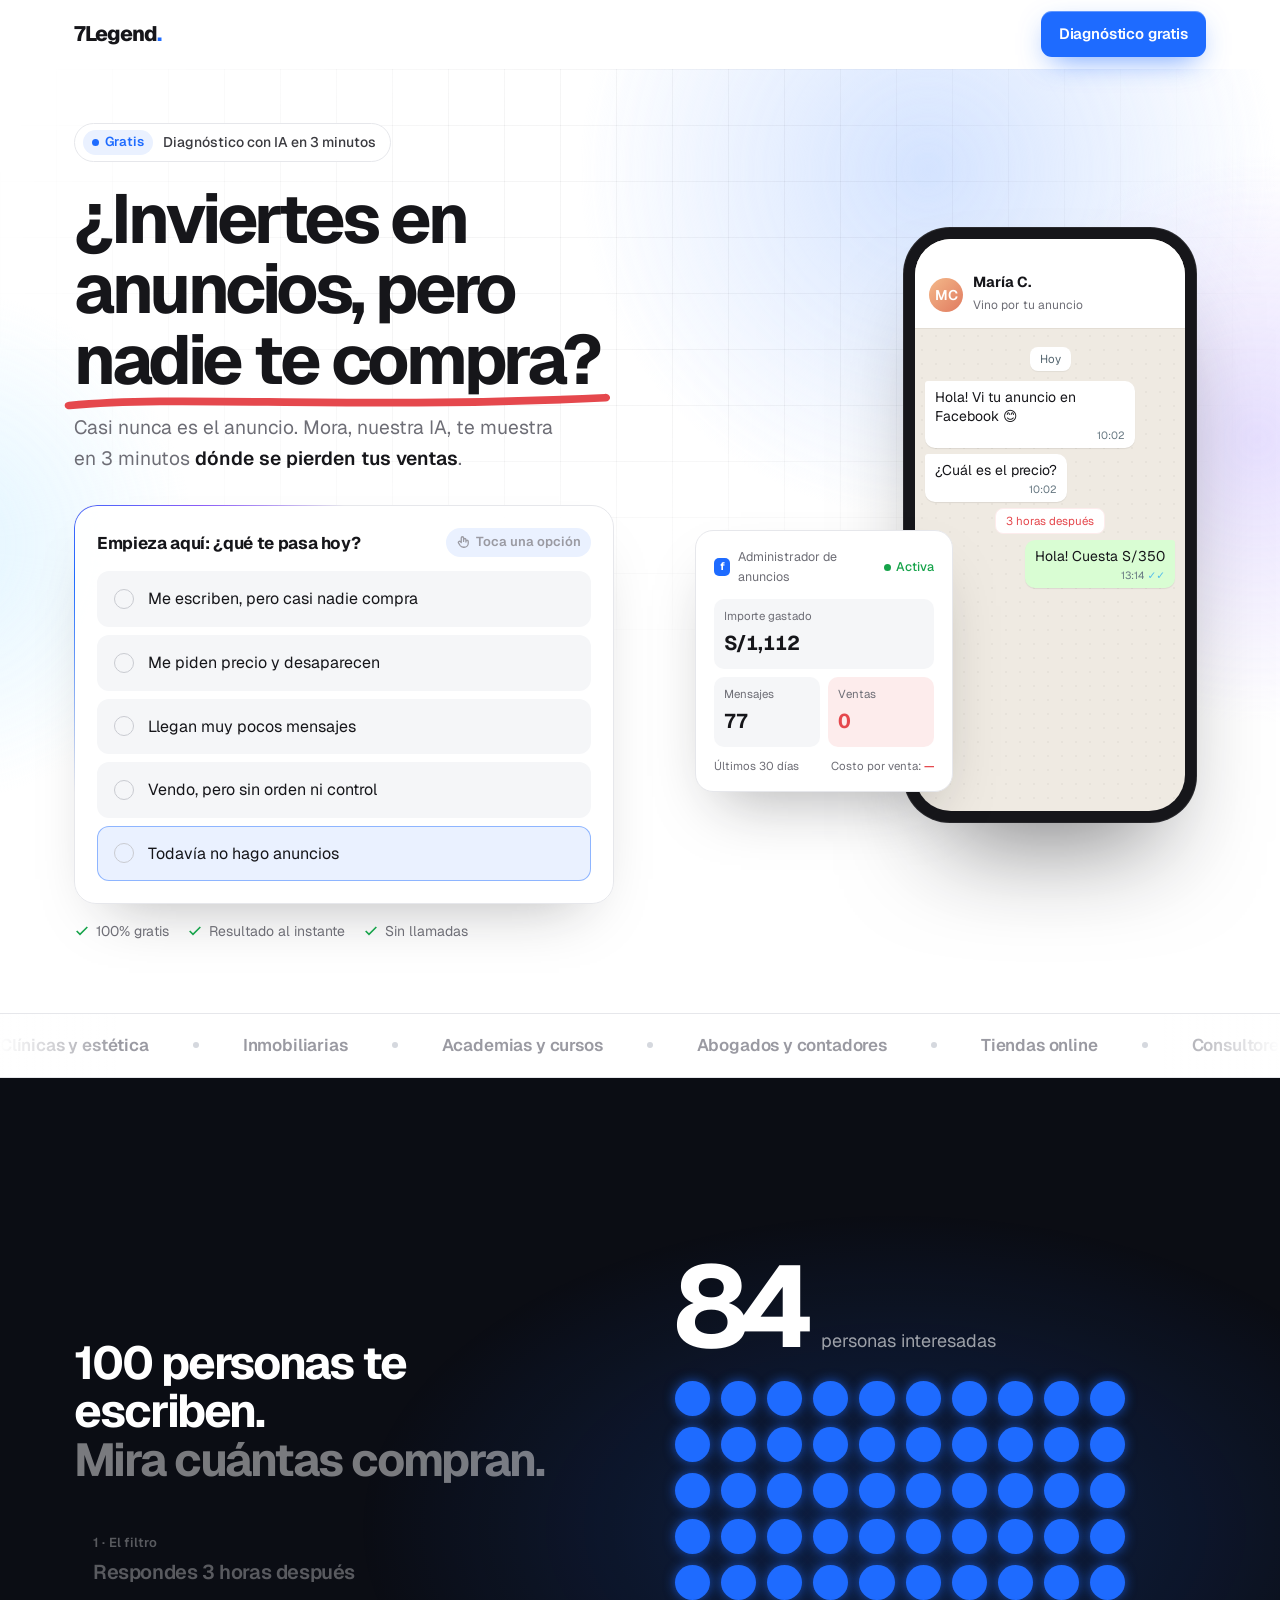
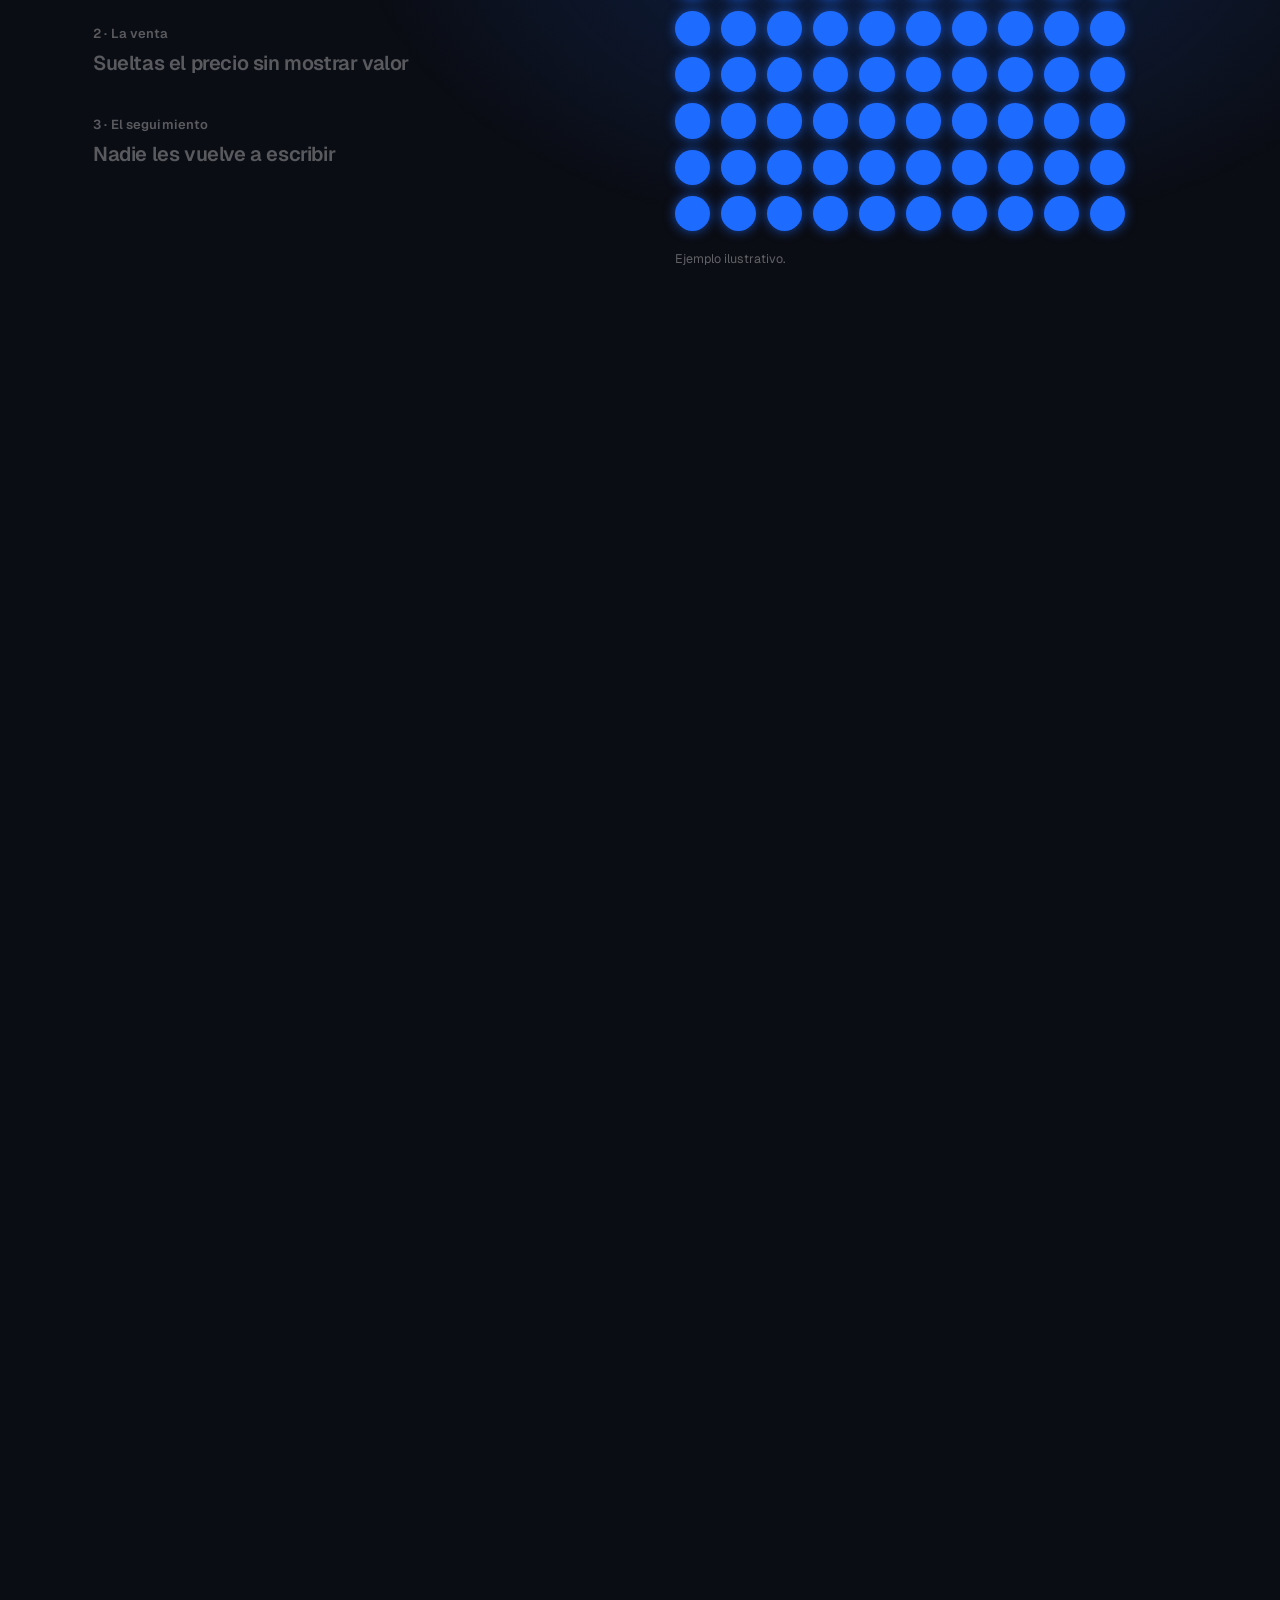
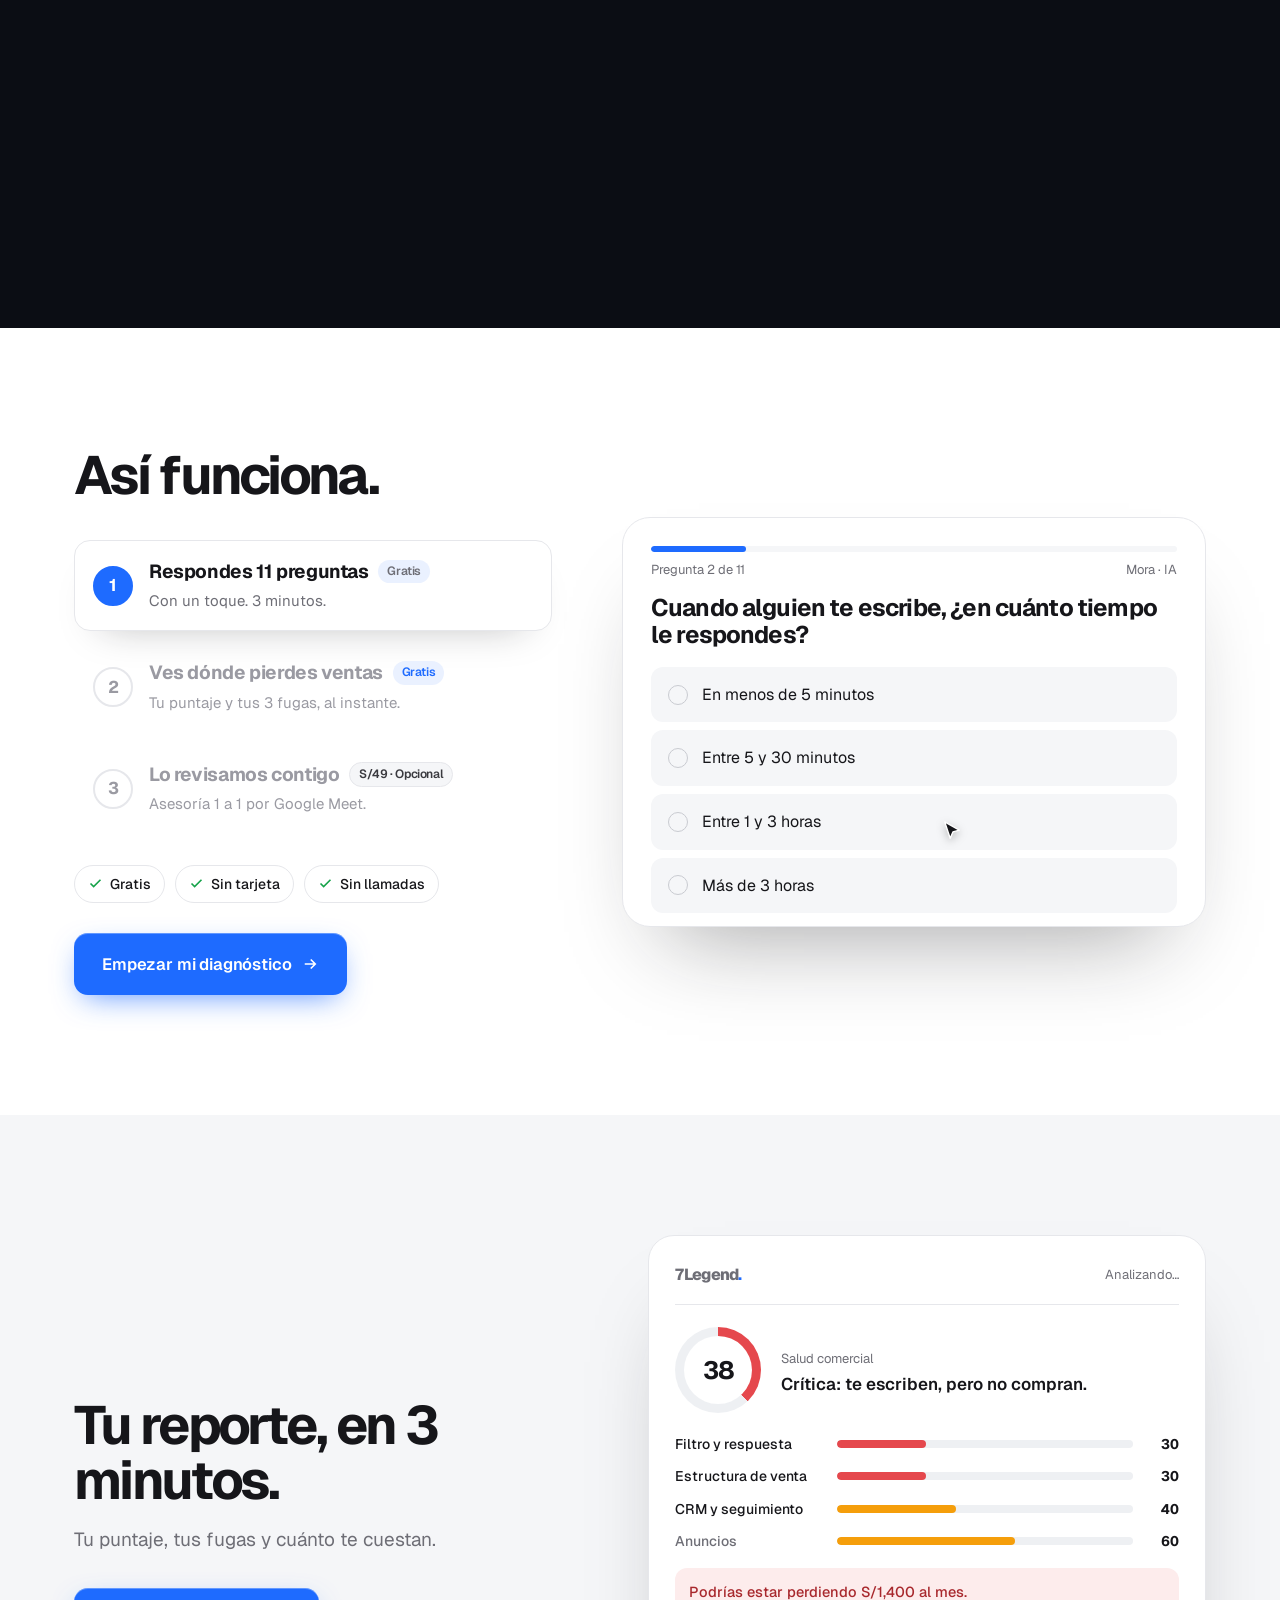
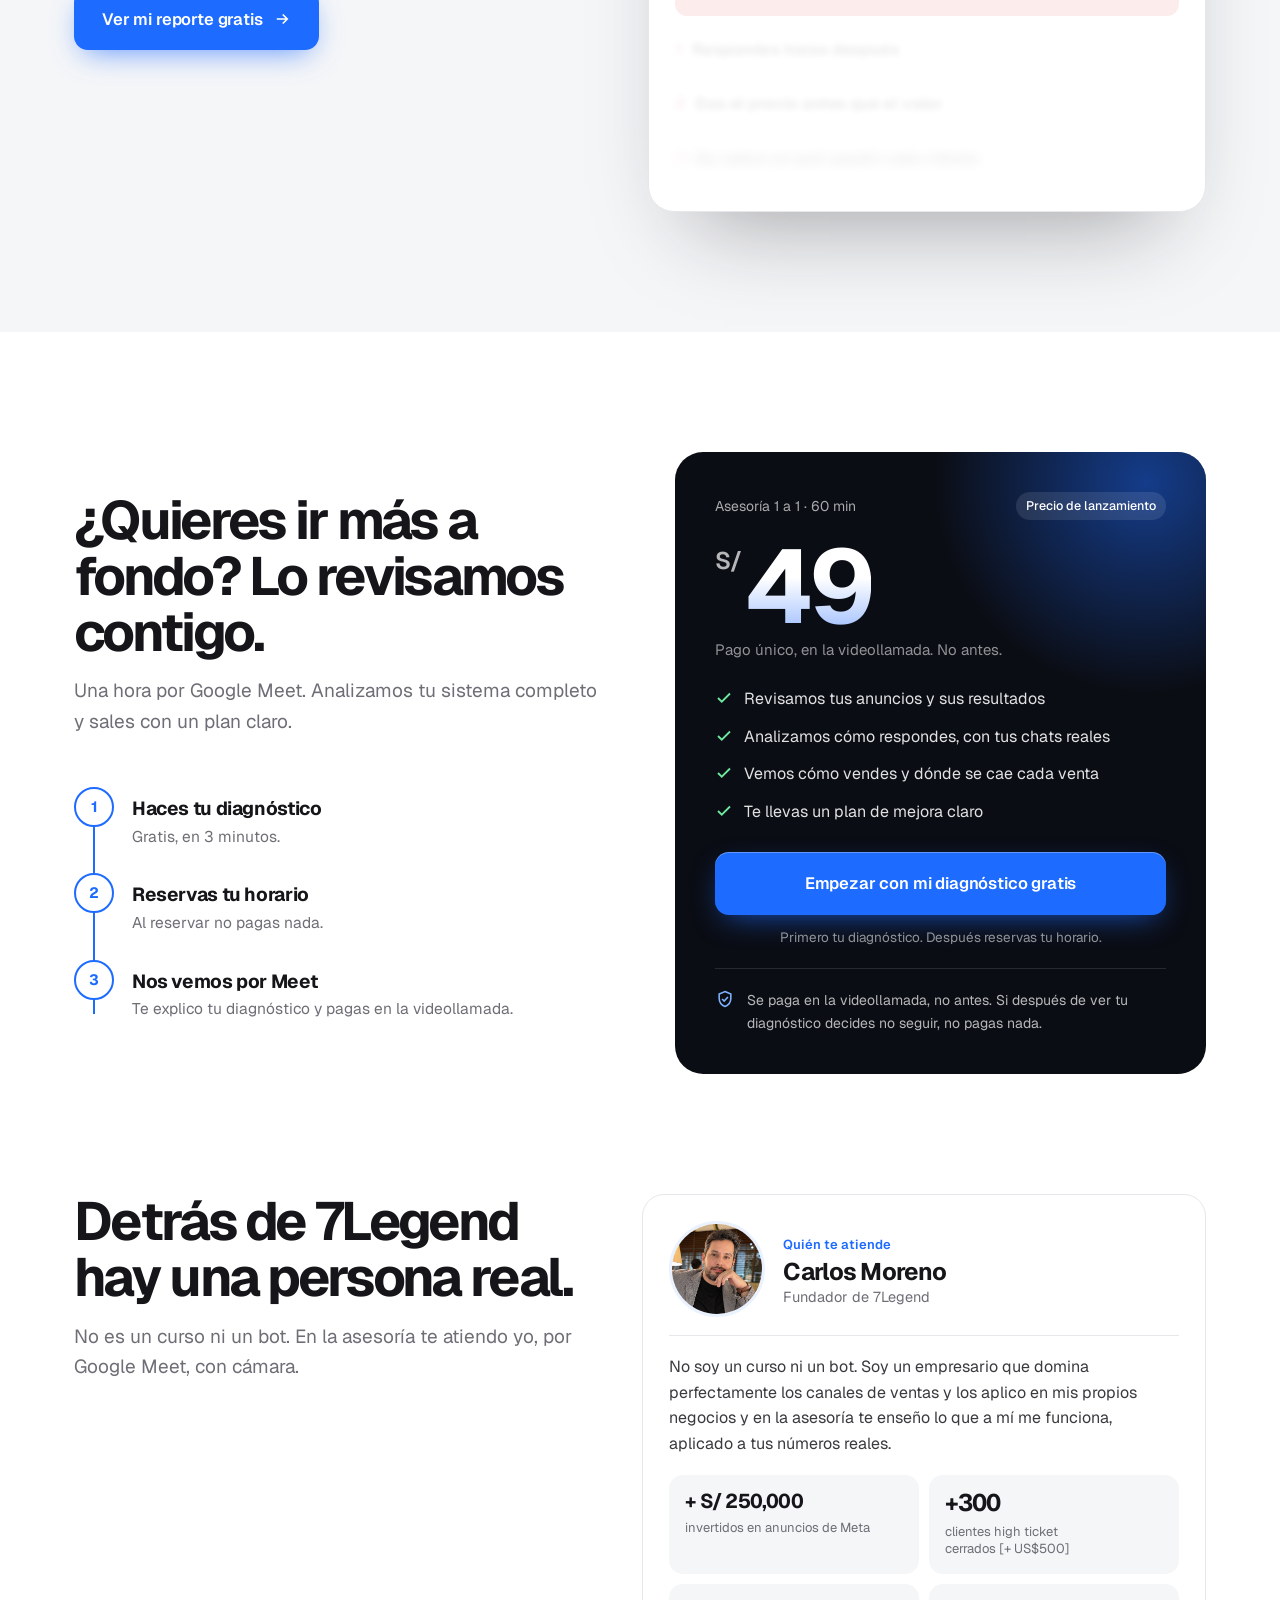
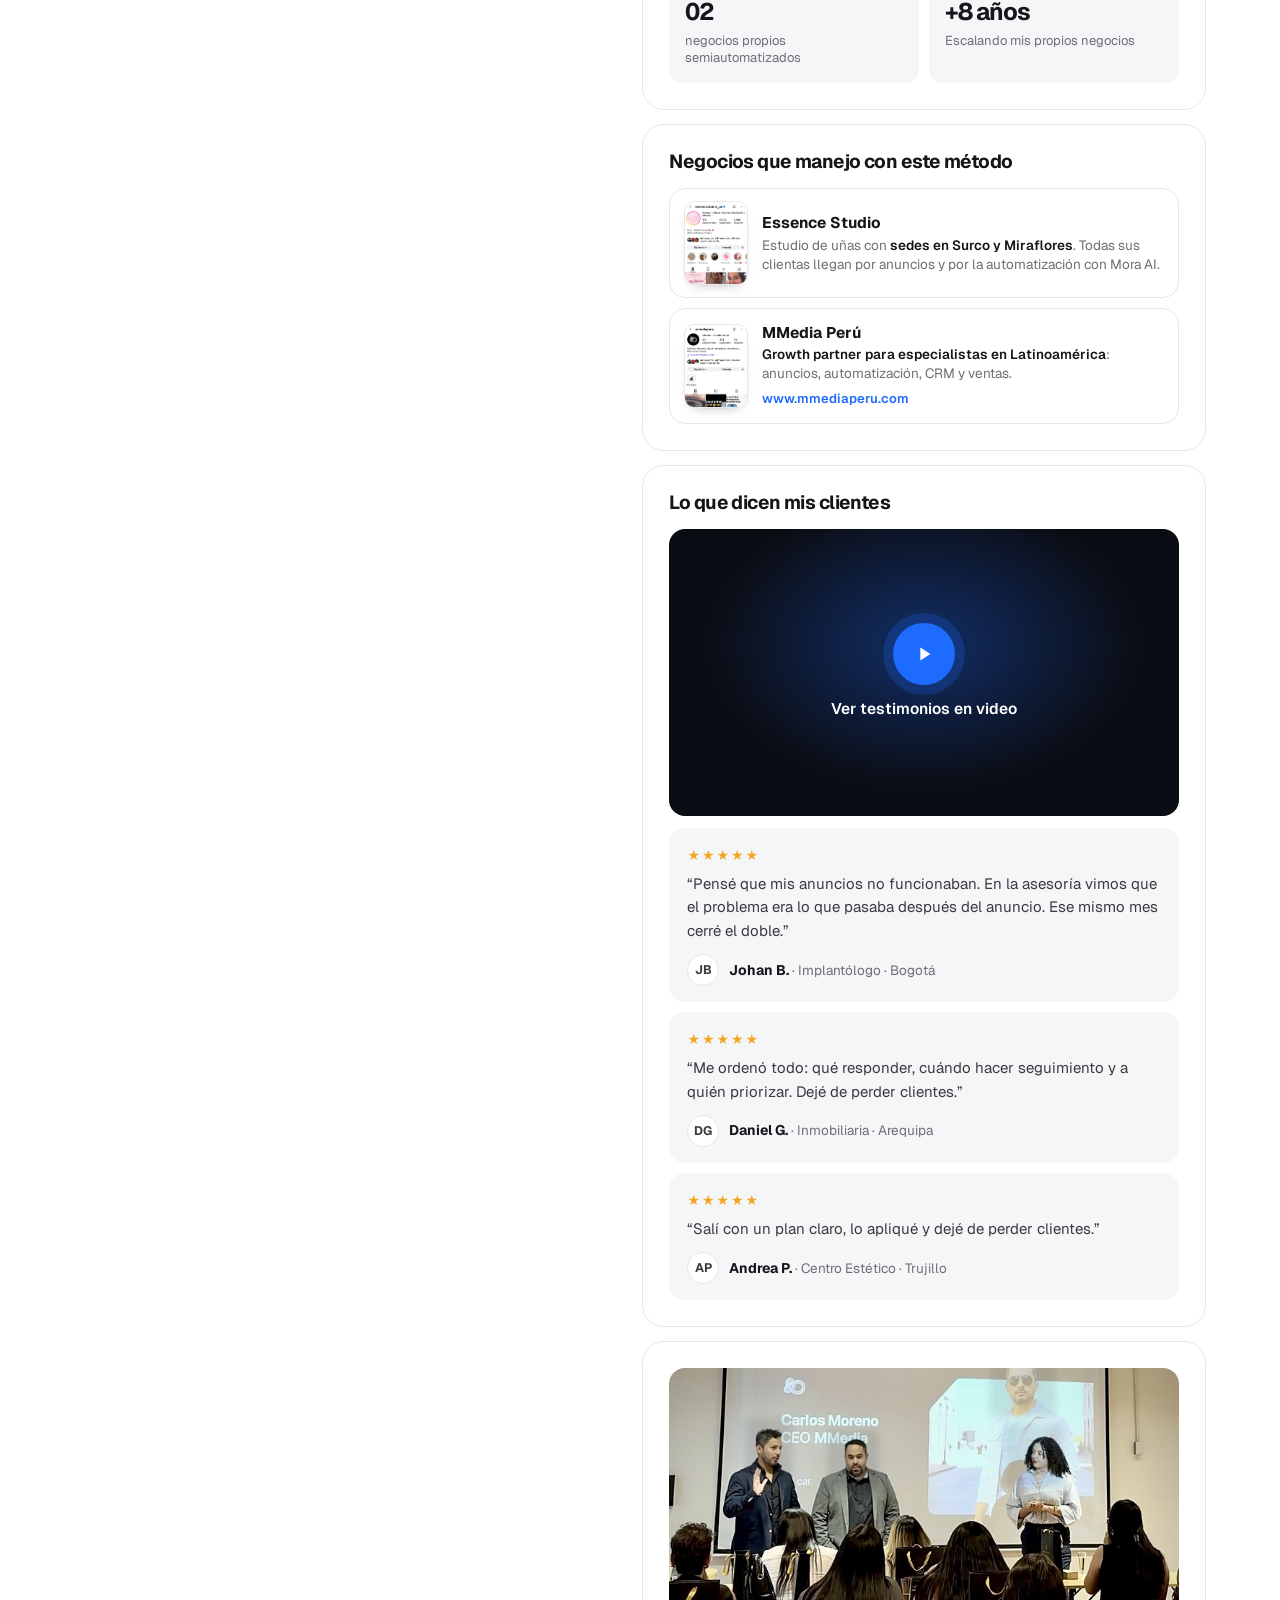
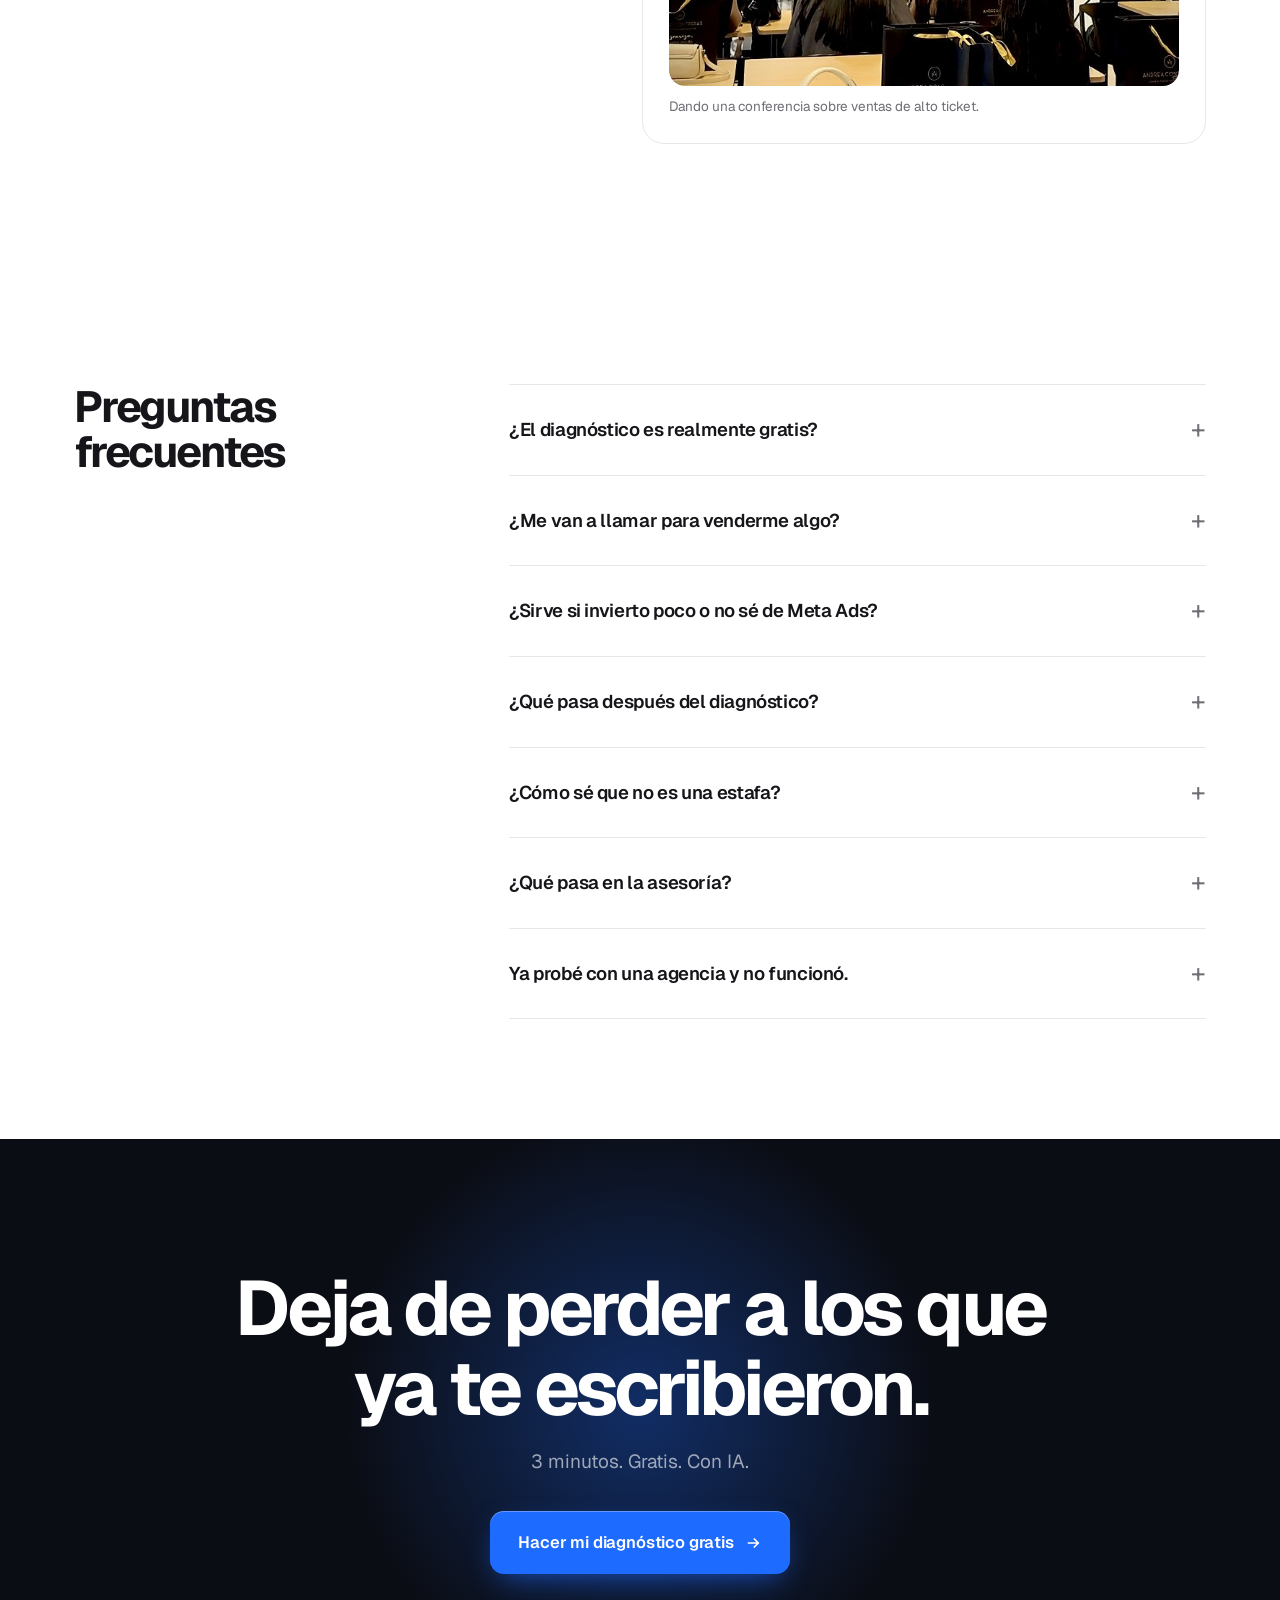
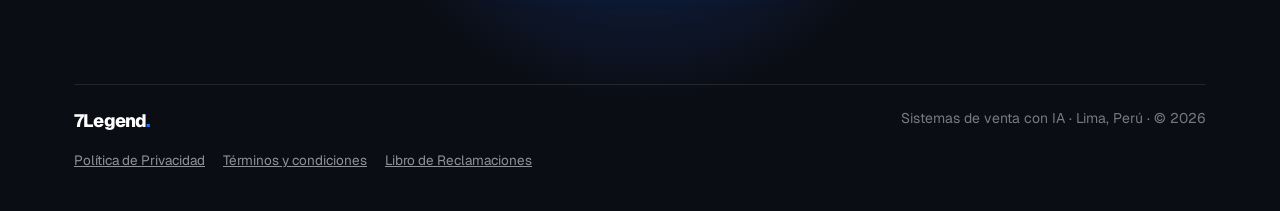
==== index.html @ c9954177 "Update index.html" ====
<!DOCTYPE html>
<html lang="es">
<head>
<meta charset="UTF-8">
<meta name="viewport" content="width=device-width, initial-scale=1, viewport-fit=cover">
<title>¿Inviertes en anuncios, pero nadie te compra? Diagnóstico gratis | 7Legend</title>
<link rel="icon" href="/favicon.ico" sizes="any">
<link rel="icon" type="image/png" sizes="32x32" href="/favicon-32.png">
<link rel="apple-touch-icon" href="/apple-touch-icon.png">
<meta name="description" content="Mora, la IA de 7Legend, te muestra en 3 minutos dónde se pierden tus ventas. Diagnóstico gratis.">
<meta property="og:title" content="¿Inviertes en anuncios, pero nadie te compra?">
<meta property="og:description" content="Descubre en 3 minutos dónde se pierden tus ventas. Diagnóstico gratis con IA.">
<meta property="og:type" content="website">
<meta property="og:url" content="https://asesoria.7legend.app/">
<meta property="og:site_name" content="7Legend">
<meta property="og:locale" content="es_PE">
<meta property="og:image" content="https://asesoria.7legend.app/og-image.jpg">
<meta property="og:image:width" content="1200">
<meta property="og:image:height" content="630">
<meta property="og:image:alt" content="¿Inviertes en anuncios, pero nadie te compra? Diagnóstico gratis de 7Legend">
<meta name="twitter:card" content="summary_large_image">
<meta name="twitter:image" content="https://asesoria.7legend.app/og-image.jpg">
<meta name="theme-color" content="#FFFFFF">
<link rel="preconnect" href="https://fonts.googleapis.com">
<link rel="preconnect" href="https://fonts.gstatic.com" crossorigin>
<link href="https://fonts.googleapis.com/css2?family=Geist:wght@400;500;600;700;800&display=swap" rel="stylesheet">

<script src="config.js"></script>
<script>/* visitas por anuncio → panel */
window.ssg=function(k){try{return sessionStorage.getItem(k)||''}catch(e){return ''}};
(function(){try{
  if(!window.CFG||!CFG.API_URL||!/^https?:/.test(CFG.API_URL)) { window.vis=function(){}; return; }
  var ss=sessionStorage, p=new URLSearchParams(location.search), U={};
  ['utm_source','utm_campaign','utm_content'].forEach(function(k){ U[k]=p.get(k)||ss.getItem('7l_'+k)||''; if(p.get(k)) ss.setItem('7l_'+k,p.get(k)); });
  var sid=ss.getItem('7l_sid'); if(!sid){ sid=Date.now().toString(36)+Math.random().toString(36).slice(2,8); ss.setItem('7l_sid',sid); }
  window.vis=function(ev){ try{ if(ss.getItem('7l_'+ev)) return; ss.setItem('7l_'+ev,'1');
    fetch(CFG.API_URL,{method:'POST',mode:'no-cors',keepalive:true,body:JSON.stringify(Object.assign({action:'visita',evento:ev,sid:sid,movil:/Mobi|Android/i.test(navigator.userAgent)?'SI':'NO',ref:(document.referrer||'').slice(0,120)},U))}).catch(function(){});
  }catch(e){} };
  window.vis('visita');
}catch(e){ window.vis=function(){}; }})();</script>
<script>if(CFG.CLARITY_ID){(function(c,l,a,r,i,t,y){c[a]=c[a]||function(){(c[a].q=c[a].q||[]).push(arguments)};t=l.createElement(r);t.async=1;t.src="https://www.clarity.ms/tag/"+i;y=l.getElementsByTagName(r)[0];y.parentNode.insertBefore(t,y);})(window,document,"clarity","script",CFG.CLARITY_ID);}</script>

<script>
if (CFG.PIXEL_ID) {
  !function(f,b,e,v,n,t,s){if(f.fbq)return;n=f.fbq=function(){n.callMethod?n.callMethod.apply(n,arguments):n.queue.push(arguments)};if(!f._fbq)f._fbq=n;n.push=n;n.loaded=!0;n.version='2.0';n.queue=[];t=b.createElement(e);t.async=!0;t.src=v;s=b.getElementsByTagName(e)[0];s.parentNode.insertBefore(t,s)}(window,document,'script','https://connect.facebook.net/en_US/fbevents.js');
  fbq('init', CFG.PIXEL_ID); fbq('track', 'PageView');
}
function track(ev, data, id){ try{ if(window.fbq) fbq('track', ev, data||{}, id?{eventID:id}:{}); }catch(e){} }
</script>

<style>
:root{
  --tinta:#16161A; --tinta2:#3A3A3F; --gris:#6E6E76; --gris2:#9A9AA2;
  --linea:#E6E7EB; --suave:#F5F6F8; --blanco:#FFFFFF;
  --azul:#1E6BFF; --azul-h:#155BE6; --azul-s:#EAF1FF; --cielo:#7FB0FF;
  --rojo:#E5484D; --rojo-s:#FDECEC; --verde:#16A34A; --verde-s:#E8F7EE; --menta:#6EE7A0;
  --noche:#0B0D14; --noche2:#141826;
  --wa:#EFEAE2; --wa-yo:#D9FDD3;
  --ease:cubic-bezier(.22,1,.36,1);
  --max:1180px;
}
*{box-sizing:border-box;margin:0;padding:0}
html{scroll-behavior:smooth}
body{font-family:Geist,system-ui,sans-serif;background:var(--blanco);color:var(--tinta);-webkit-font-smoothing:antialiased;font-size:17px;line-height:1.6;overflow-x:hidden}
button{font:inherit;color:inherit}
a{color:inherit;text-decoration:none}
:focus-visible{outline:2px solid var(--azul);outline-offset:3px;border-radius:8px}
.wrap{max-width:var(--max);margin:0 auto;padding:0 24px}
.logo{font-weight:800;font-size:21px;letter-spacing:-.045em}
.logo i{font-style:normal;color:var(--azul)}

/* progreso de lectura */
#progreso{position:fixed;left:0;top:0;height:3px;width:100%;z-index:60;transform-origin:left;transform:scaleX(0);background:linear-gradient(90deg,var(--azul),#8B5CF6)}

/* botones */
.btn{position:relative;display:inline-flex;align-items:center;justify-content:center;gap:10px;border:0;border-radius:14px;cursor:pointer;overflow:hidden;
  padding:18px 28px;font-weight:600;font-size:16.5px;letter-spacing:-.01em;background:var(--azul);color:#fff;
  box-shadow:0 1px 0 rgba(255,255,255,.3) inset,0 10px 30px -10px rgba(30,107,255,.75);transition:background .2s,transform .25s var(--ease),box-shadow .25s}
.btn:after{content:"";position:absolute;inset:0;background:linear-gradient(110deg,transparent 30%,rgba(255,255,255,.35) 50%,transparent 70%);transform:translateX(-120%);animation:brillo 4.5s var(--ease) infinite 2s}
@keyframes brillo{0%,70%{transform:translateX(-120%)}100%{transform:translateX(120%)}}
.btn:hover{background:var(--azul-h);transform:translateY(-2px);box-shadow:0 1px 0 rgba(255,255,255,.3) inset,0 16px 36px -10px rgba(30,107,255,.85)}
.btn:active{transform:translateY(0) scale(.98)}
.btn.full{width:100%}
.btn.blanco{background:#fff;color:var(--tinta);box-shadow:0 10px 30px -10px rgba(255,255,255,.35)}
.btn.blanco:hover{background:#F1F4FF}
.btn svg{transition:transform .25s var(--ease)}
.btn:hover svg{transform:translateX(4px)}

/* nav */
.nav{position:sticky;top:0;z-index:40;background:rgba(255,255,255,.78);backdrop-filter:blur(16px) saturate(1.6);-webkit-backdrop-filter:blur(16px) saturate(1.6);border-bottom:1px solid transparent;transition:border-color .3s}
.nav.sombra{border-color:var(--linea)}
.nav{transition:border-color .3s,background .4s}
.nav.oscuro{background:rgba(11,13,20,.72);border-color:rgba(255,255,255,.08)}
.nav.oscuro .logo{color:#fff}
.nav .wrap{display:flex;justify-content:space-between;align-items:center;height:68px}
.nav .btn{padding:11px 18px;font-size:15px;border-radius:11px}
.nav .btn:after{display:none}

/* revelado */
.rv{opacity:0;transform:translateY(28px);transition:opacity .9s var(--ease),transform .9s var(--ease)}
.rv.in{opacity:1;transform:none}
.rv.d1{transition-delay:.08s}.rv.d2{transition-delay:.16s}.rv.d3{transition-delay:.24s}

/* ═════════ HERO ═════════ */
.hero{padding:54px 0 70px;position:relative;overflow:hidden;isolation:isolate}
.aurora{position:absolute;inset:-20% -10% auto;height:120%;z-index:-1;pointer-events:none}
.aurora i{position:absolute;border-radius:50%;opacity:.9;animation:flota 16s ease-in-out infinite alternate;will-change:transform}
.aurora i:nth-child(1){width:760px;height:760px;background:radial-gradient(circle,#CFE0FF 0,rgba(207,224,255,0) 65%);left:44%;top:-8%}
.aurora i:nth-child(2){width:620px;height:620px;background:radial-gradient(circle,#E4DCFF 0,rgba(228,220,255,0) 65%);left:70%;top:22%;animation-duration:20s}
.aurora i:nth-child(3){width:560px;height:560px;background:radial-gradient(circle,#DDF3FF 0,rgba(221,243,255,0) 65%);left:-14%;top:34%;animation-duration:24s}
@keyframes flota{to{transform:translate(-60px,40px) scale(1.12)}}
.rejilla{position:absolute;inset:0;z-index:-1;pointer-events:none;
  background-image:linear-gradient(rgba(22,22,26,.045) 1px,transparent 1px),linear-gradient(90deg,rgba(22,22,26,.045) 1px,transparent 1px);background-size:56px 56px;
  -webkit-mask-image:radial-gradient(ellipse 70% 60% at 50% 20%,#000 30%,transparent 75%);mask-image:radial-gradient(ellipse 70% 60% at 50% 20%,#000 30%,transparent 75%)}
.hero-grid{display:grid;grid-template-columns:1.05fr .95fr;gap:56px;align-items:center}
.etiqueta{display:inline-flex;align-items:center;gap:10px;font-size:14px;font-weight:500;color:var(--tinta2);background:rgba(255,255,255,.8);border:1px solid var(--linea);padding:6px 14px 6px 8px;border-radius:999px;backdrop-filter:blur(6px)}
.etiqueta b{background:var(--azul-s);color:var(--azul);font-weight:600;padding:2px 9px;border-radius:999px;font-size:13px;display:inline-flex;align-items:center;gap:6px}
.etiqueta b:before{content:"";width:7px;height:7px;border-radius:50%;background:var(--azul);box-shadow:0 0 0 0 rgba(30,107,255,.6);animation:late 1.8s infinite}
@keyframes late{70%{box-shadow:0 0 0 8px rgba(30,107,255,0)}100%{box-shadow:0 0 0 0 rgba(30,107,255,0)}}
.hero h1{font-size:clamp(40px,5.4vw,70px);line-height:1.02;letter-spacing:-.05em;font-weight:700;margin:22px 0 18px}
.hero h1 .w{display:inline-block;opacity:0;transform:translateY(.5em);filter:blur(8px);animation:sube .9s var(--ease) forwards}
@keyframes sube{to{opacity:1;transform:none;filter:none}}
.trazo{position:relative;white-space:nowrap}
.trazo svg{position:absolute;left:-2%;bottom:-.12em;width:104%;height:.32em;overflow:visible}
.trazo path{fill:none;stroke:var(--rojo);stroke-width:7;stroke-linecap:round;stroke-dasharray:420;stroke-dashoffset:420;animation:dibuja 1s var(--ease) 1.5s forwards}
@keyframes dibuja{to{stroke-dashoffset:0}}
.hero .sub{font-size:clamp(17px,1.5vw,19.5px);color:var(--gris);max-width:500px;opacity:0;animation:aparece .8s var(--ease) 1.1s forwards}
.hero .sub strong{color:var(--tinta);font-weight:600}
@keyframes aparece{from{opacity:0;transform:translateY(12px)}to{opacity:1;transform:none}}

/* pregunta 1 dentro del hero */
.arranque{margin-top:30px;background:rgba(255,255,255,.92);border:1px solid var(--linea);border-radius:22px;padding:22px;box-shadow:0 30px 60px -34px rgba(22,22,26,.35);max-width:540px;
  opacity:0;animation:aparece .8s var(--ease) 1.35s forwards;position:relative}
.arranque:before{content:"";position:absolute;inset:-1px;border-radius:23px;padding:1px;background:conic-gradient(from var(--ang,0deg),transparent 0 70%,var(--azul) 82%,#8B5CF6 90%,transparent 100%);
  -webkit-mask:linear-gradient(#000 0 0) content-box,linear-gradient(#000 0 0);-webkit-mask-composite:xor;mask-composite:exclude;animation:gira-borde 5s linear infinite;pointer-events:none}
@property --ang{syntax:'<angle>';initial-value:0deg;inherits:false}
@keyframes gira-borde{to{--ang:360deg}}
.arranque .tit{display:flex;justify-content:space-between;align-items:baseline;gap:10px;margin-bottom:14px}
.arranque .tit strong{font-size:17px;letter-spacing:-.02em}
.arranque .tit span{font-size:13px;color:var(--gris2);white-space:nowrap}
.op{display:flex;align-items:center;gap:14px;width:100%;text-align:left;background:var(--suave);border:1px solid transparent;border-radius:12px;
  padding:14px 16px;font-size:16px;cursor:pointer;margin-bottom:8px;transition:background .2s,border-color .2s,transform .25s var(--ease)}
.op:last-child{margin-bottom:0}
.op:hover{background:var(--azul-s);border-color:rgba(30,107,255,.35);transform:translateX(4px)}
.op.sel{background:var(--azul-s);border-color:var(--azul)}
.arranque .op{position:relative;overflow:hidden}
.arranque .op.brilla{border-color:rgba(30,107,255,.45);background:var(--azul-s)}
.arranque .op.brilla:after{content:"";position:absolute;inset:0;background:linear-gradient(100deg,transparent 20%,rgba(255,255,255,.85) 50%,transparent 80%);animation:barre .7s var(--ease) forwards}
@keyframes barre{from{transform:translateX(-100%)}to{transform:translateX(100%)}}
.toca{display:inline-flex;align-items:center;gap:6px;font-size:13px;font-weight:600;color:var(--azul);background:var(--azul-s);padding:4px 10px;border-radius:999px;white-space:nowrap}
.toca svg{animation:toque 1.4s ease-in-out infinite}
@keyframes toque{0%,100%{transform:translateY(0)}50%{transform:translateY(-3px) rotate(-8deg)}}
.arranque.tocado .toca{display:none}
.op .rd{width:20px;height:20px;border-radius:50%;border:1.5px solid #C9CBD1;flex:none;display:grid;place-items:center;transition:border-color .2s}
.op.sel .rd{border-color:var(--azul)}
.op.sel .rd:after{content:"";width:10px;height:10px;border-radius:50%;background:var(--azul)}
.garantias{display:flex;flex-wrap:wrap;gap:18px;margin-top:16px;font-size:14px;color:var(--gris);opacity:0;animation:aparece .8s var(--ease) 1.6s forwards}
.garantias span{display:flex;align-items:center;gap:6px}
.garantias svg{color:var(--verde)}

/* escena: teléfono + avisos + anuncios */
.escena{position:relative;height:610px;perspective:1200px}
.capa{position:absolute;transition:transform .5s var(--ease);will-change:transform}
.tel{right:10px;top:0;width:292px;height:594px;border-radius:46px;background:#16161A;padding:11px;box-shadow:0 60px 100px -40px rgba(22,22,26,.55),0 0 0 1px #2c2c30;
  opacity:0;animation:entra-tel 1.1s var(--ease) .5s forwards}
@keyframes entra-tel{from{opacity:0;transform:translateY(40px) rotate(4deg)}to{opacity:1;transform:none}}
.pantalla{width:100%;height:100%;border-radius:36px;overflow:hidden;background:var(--wa);display:flex;flex-direction:column}
.wa-top{background:#fff;padding:34px 14px 10px;display:flex;align-items:center;gap:10px;border-bottom:1px solid #e3ddd4}
.wa-top .av{width:34px;height:34px;border-radius:50%;background:linear-gradient(135deg,#F4B98A,#E07A5F);display:grid;place-items:center;color:#fff;font-weight:600;font-size:14px}
.wa-top strong{display:block;font-size:14.5px;line-height:1.2}
.wa-top small{font-size:12px;color:var(--gris)}
.chat{flex:1;padding:14px 10px;display:flex;flex-direction:column;gap:6px;overflow:hidden;background-image:radial-gradient(rgba(0,0,0,.035) 1px,transparent 1px);background-size:14px 14px}
.dia{align-self:center;font-size:11.5px;color:#54656F;background:#fff;padding:3px 10px;border-radius:8px;margin:4px 0;box-shadow:0 1px 1px rgba(0,0,0,.06)}
.msg{max-width:84%;padding:7px 10px 6px;border-radius:10px;font-size:14px;line-height:1.35;box-shadow:0 1px 1px rgba(0,0,0,.08);position:relative;
  opacity:0;transform:translateY(10px) scale(.96);transform-origin:bottom left;transition:opacity .45s var(--ease),transform .45s var(--ease)}
.msg.on{opacity:1;transform:none}
.msg.el{background:#fff;align-self:flex-start;border-top-left-radius:3px}
.msg.yo{background:var(--wa-yo);align-self:flex-end;border-top-right-radius:3px;transform-origin:bottom right}
.msg small{display:block;text-align:right;font-size:10.5px;color:#667781;margin-top:2px}
.msg .tk{color:#53BDEB}
.msg.ia{background:#fff;border-left:3px solid var(--azul)}
.msg.ia b{display:block;font-size:11px;color:var(--azul);font-weight:600;margin-bottom:1px}
.tiempo{align-self:center;font-size:11.5px;color:var(--rojo);background:#fff;border:1px solid var(--rojo-s);padding:3px 10px;border-radius:8px;opacity:0;transition:opacity .4s}
.tiempo.on{opacity:1}
.escribe{align-self:flex-start;background:#fff;border-radius:10px;padding:10px 12px;display:none;gap:4px;box-shadow:0 1px 1px rgba(0,0,0,.08)}
.escribe.on{display:flex}
.escribe i{width:6px;height:6px;border-radius:50%;background:#9AA5AC;animation:pt 1.2s infinite}
.escribe i:nth-child(2){animation-delay:.15s}.escribe i:nth-child(3){animation-delay:.3s}
@keyframes pt{0%,60%,100%{opacity:.3;transform:none}30%{opacity:1;transform:translateY(-3px)}}
.sinresp{align-self:center;margin-top:6px;font-size:12px;font-weight:600;color:var(--rojo);display:flex;align-items:center;gap:6px;opacity:0;transition:opacity .5s}
.sinresp.on{opacity:1}

.ads{left:0;bottom:46px;width:258px;background:#fff;border:1px solid var(--linea);border-radius:18px;padding:16px 18px;box-shadow:0 30px 60px -25px rgba(22,22,26,.35);z-index:2;
  opacity:0;animation:entra-izq 1s var(--ease) 1s forwards}
@keyframes entra-izq{from{opacity:0;transform:translateX(-30px)}to{opacity:1;transform:none}}
.ads-top{display:flex;align-items:center;gap:8px;font-size:12.5px;color:var(--gris);margin-bottom:12px}
.ads-top .meta{width:18px;height:18px;border-radius:5px;background:var(--azul);display:grid;place-items:center;color:#fff;font-size:11px;font-weight:700}
.ads-top .act{margin-left:auto;color:var(--verde);display:flex;align-items:center;gap:5px;font-weight:500}
.ads-top .act:before{content:"";width:7px;height:7px;border-radius:50%;background:var(--verde);animation:late 1.8s infinite}
.met{display:grid;grid-template-columns:1fr 1fr;gap:8px}
.met div:first-child{grid-column:1/-1}
.met div{border-radius:10px;background:var(--suave);padding:10px}
.met small{display:block;font-size:11.5px;color:var(--gris);line-height:1.2;margin-bottom:4px}
.met b{font-size:20px;font-weight:700;letter-spacing:-.03em;font-variant-numeric:tabular-nums}
.met .malo{background:var(--rojo-s)} .met .malo b{color:var(--rojo)}
.ads-pie{margin-top:10px;font-size:11.5px;white-space:nowrap;color:var(--gris);display:flex;justify-content:space-between;gap:8px}
.ads-pie b{color:var(--rojo);font-weight:600}

.aviso{display:flex;align-items:center;gap:10px;background:rgba(255,255,255,.95);border:1px solid var(--linea);border-radius:14px;padding:10px 14px 10px 10px;font-size:13px;line-height:1.3;
  box-shadow:0 20px 40px -22px rgba(22,22,26,.4);z-index:3;opacity:0;transform:translateY(-10px) scale(.95);transition:opacity .5s var(--ease),transform .5s var(--ease)}
.aviso.on{opacity:1;transform:none}
.aviso .ic{width:30px;height:30px;border-radius:9px;display:grid;place-items:center;flex:none;font-size:15px}
.aviso strong{display:block;font-size:13px}
.aviso span{color:var(--gris)}
.aviso{max-width:215px}
.av1{left:0;top:60px}.av1 .ic{background:#E7F8EE}
.av2{left:14px;top:168px}.av2 .ic{background:var(--rojo-s);color:var(--rojo)} .av2 strong{color:var(--rojo)}

/* cinta de rubros */
.cinta{border-block:1px solid var(--linea);background:#fff;overflow:hidden;padding:18px 0;position:relative}
.cinta:before,.cinta:after{content:"";position:absolute;top:0;bottom:0;width:120px;z-index:1;pointer-events:none}
.cinta:before{left:0;background:linear-gradient(90deg,#fff,transparent)}
.cinta:after{right:0;background:linear-gradient(-90deg,#fff,transparent)}
.cinta-in{display:flex;gap:44px;width:max-content;animation:corre 38s linear infinite;font-size:17px;font-weight:600;color:var(--gris2);letter-spacing:-.01em}
.cinta-in span{display:flex;align-items:center;gap:44px;white-space:nowrap}
.cinta-in span:after{content:"";width:6px;height:6px;border-radius:50%;background:#D5D8DE}
@keyframes corre{to{transform:translateX(-50%)}}
.cinta small{display:block;text-align:center;font-size:13px;color:var(--gris2);margin-bottom:10px}

/* ═════════ HISTORIA FIJADA (100 mensajes) ═════════ */
.historia{background:var(--noche);color:#fff;position:relative;height:450vh}
.h-fija{position:sticky;top:0;height:100vh;height:100svh;overflow:hidden;display:flex;align-items:center;padding-top:68px}
.h-fija:before{content:"";position:absolute;inset:0;background:radial-gradient(ellipse 60% 50% at 70% 50%,rgba(30,107,255,.22),transparent 70%);transition:background 1s}
.historia[data-e="4"] .h-fija:before{background:radial-gradient(ellipse 60% 50% at 70% 50%,rgba(229,72,77,.22),transparent 70%)}
.h-grid{position:relative;display:grid;grid-template-columns:1fr 1fr;gap:70px;align-items:center;width:100%}
.h-tit{font-size:clamp(30px,3.6vw,48px);line-height:1.05;letter-spacing:-.045em;font-weight:700;margin-bottom:34px}
.h-tit span{color:rgba(255,255,255,.45)}
.pasos-h{list-style:none;display:grid;gap:6px}
.pasos-h li{padding:14px 18px;border-radius:14px;border:1px solid transparent;color:rgba(255,255,255,.32);transition:all .5s var(--ease)}
.pasos-h li small{display:block;font-size:13px;font-weight:600;letter-spacing:.01em;margin-bottom:2px}
.pasos-h li b{display:block;font-size:20px;letter-spacing:-.02em;font-weight:600}
.pasos-h li em{font-style:normal;font-size:15px;display:block;max-height:0;opacity:0;overflow:hidden;transition:all .5s var(--ease)}
.pasos-h li.on{color:#fff;background:rgba(255,255,255,.06);border-color:rgba(255,255,255,.1)}
.pasos-h li.on small{color:#FF8A8D}
.pasos-h li.on em{max-height:40px;opacity:1;margin-top:4px;color:rgba(255,255,255,.65)}
.pasos-h li.hecho{color:rgba(255,255,255,.55)}
.contador{display:flex;align-items:baseline;gap:14px;margin-bottom:22px}
.contador b{font-size:clamp(70px,9vw,128px);line-height:.9;font-weight:700;letter-spacing:-.06em;font-variant-numeric:tabular-nums;transition:color .5s}
.contador span{font-size:18px;color:rgba(255,255,255,.6);max-width:180px;line-height:1.3}
.historia[data-e="3"] .contador b{color:var(--menta)}
.puntos{display:grid;grid-template-columns:repeat(10,1fr);gap:clamp(6px,1vw,11px);max-width:min(480px,50vh)}
.puntos i{aspect-ratio:1;border-radius:50%;background:var(--azul);box-shadow:0 0 12px rgba(30,107,255,.65);transition:background .6s var(--ease),box-shadow .6s,transform .6s var(--ease),opacity .6s}
.puntos i.fuera{background:rgba(255,255,255,.1);box-shadow:none;transform:scale(.6)}
.puntos i.cae{background:var(--rojo);box-shadow:0 0 14px rgba(229,72,77,.8);transform:scale(1.15)}
.puntos i.vende{background:var(--menta);box-shadow:0 0 18px rgba(110,231,160,.9);transform:scale(1.25)}
.nota{font-size:12.5px;color:rgba(255,255,255,.35);margin-top:18px}
.h-final{position:absolute;inset:0;display:flex;flex-direction:column;align-items:center;justify-content:center;text-align:center;padding:24px;background:var(--noche);
  opacity:0;pointer-events:none;transition:opacity .7s var(--ease)}
.historia[data-e="4"] .h-final{opacity:1;pointer-events:auto}
.h-final h2{font-size:clamp(36px,5.4vw,76px);line-height:1;letter-spacing:-.05em;font-weight:700;max-width:900px;transform:translateY(20px);transition:transform .8s var(--ease)}
.historia[data-e="4"] .h-final h2{transform:none}
.h-final p{color:rgba(255,255,255,.6);font-size:19px;margin:18px 0 30px}

/* ═════════ CÓMO FUNCIONA ═════════ */
.sec{padding:120px 0}
.sec.gris{background:var(--suave)}
.h2{font-size:clamp(32px,4.2vw,54px);line-height:1.04;letter-spacing:-.05em;font-weight:700;max-width:780px}
.lead{font-size:19px;color:var(--gris);max-width:560px;margin-top:16px}
.como{display:grid;grid-template-columns:.9fr 1.1fr;gap:70px;align-items:center}
.pasos-c{list-style:none;margin:36px 0 30px;display:grid;gap:10px}
.pasos-c li{display:flex;gap:16px;align-items:center;padding:16px 18px;border-radius:16px;border:1px solid transparent;color:var(--gris2);transition:all .5s var(--ease)}
.pasos-c li .c{width:40px;height:40px;border-radius:50%;flex:none;display:grid;place-items:center;font-weight:700;border:2px solid var(--linea);background:#fff;transition:all .5s var(--ease)}
.pasos-c li b{display:block;font-size:19px;letter-spacing:-.02em;color:inherit}
.pasos-c li span{font-size:15px}
.pasos-c li.on{color:var(--tinta);background:#fff;border-color:var(--linea);box-shadow:0 20px 40px -28px rgba(22,22,26,.35)}
.pasos-c li.on .c{border-color:var(--azul);background:var(--azul);color:#fff}
.pasos-c li.on span{color:var(--gris)}
.sellos{display:flex;flex-wrap:wrap;gap:10px;margin-bottom:30px}
.sellos span{display:inline-flex;align-items:center;gap:7px;font-size:14px;font-weight:500;padding:7px 13px;border-radius:999px;background:#fff;border:1px solid var(--linea)}
.sellos svg{color:var(--verde)}
.demo{position:relative;background:#fff;border:1px solid var(--linea);border-radius:28px;padding:28px;min-height:410px;box-shadow:0 50px 90px -45px rgba(22,22,26,.4);overflow:hidden}
.demo .barra-d{height:6px;border-radius:6px;background:var(--suave);overflow:hidden;margin-bottom:8px}
.demo .barra-d i{display:block;height:100%;width:30%;background:var(--azul);border-radius:6px;transition:width .6s var(--ease)}
.demo .meta-d{display:flex;justify-content:space-between;font-size:13px;color:var(--gris);margin-bottom:26px}
.vista{position:absolute;left:28px;right:28px;top:76px;opacity:0;transform:translateX(30px);transition:opacity .5s var(--ease),transform .5s var(--ease);pointer-events:none}
.vista.on{opacity:1;transform:none}
.vista h4{font-size:24px;line-height:1.15;letter-spacing:-.035em;margin-bottom:18px}
.vista .op{cursor:default}
.vista .op:hover{transform:none;background:var(--suave);border-color:transparent}
.vista .op.sel,.vista .op.sel:hover{background:var(--azul-s);border-color:var(--azul)}
.cursor{position:absolute;width:22px;height:22px;z-index:3;left:70%;top:85%;transition:left .9s var(--ease),top .9s var(--ease),transform .15s;pointer-events:none;filter:drop-shadow(0 3px 4px rgba(0,0,0,.25))}
.cursor.clic{transform:scale(.8)}
.vista .paso-a{font-size:16px}
.vista .res-d{display:flex;gap:18px;align-items:center;margin-bottom:16px}
.vista .res-d small{color:var(--gris);font-size:13px;display:block}
.vista .res-d strong{font-size:17px;letter-spacing:-.02em;line-height:1.3}
.vista .hall{opacity:0;transform:translateY(8px);transition:all .45s var(--ease)}
.vista .hall.on{opacity:1;transform:none}
.pasos-c .pill{display:inline-block;font-size:12px;font-weight:600;padding:2px 9px;border-radius:999px;margin-left:6px;vertical-align:3px}
.mini-precio{background:var(--noche);color:#fff;border-radius:22px;padding:26px;position:relative;overflow:hidden}
.mini-precio:before{content:"";position:absolute;width:320px;height:320px;right:-120px;top:-150px;border-radius:50%;background:radial-gradient(circle,rgba(30,107,255,.5),transparent 65%)}
.mini-precio>*{position:relative}
.mini-precio .top{display:flex;justify-content:space-between;font-size:13px;color:rgba(255,255,255,.6)}
.mini-precio .monto b{font-size:72px}
.mini-precio p{color:rgba(255,255,255,.7);margin:4px 0 20px;font-size:15px}
.mini-precio .btn:after{display:none}
.mini-precio .btn.clic{transform:scale(.97);background:var(--azul-h)}

/* ═════════ REPORTE ═════════ */
.rep-grid{display:grid;grid-template-columns:.95fr 1.05fr;gap:70px;align-items:center}
.lista{list-style:none;margin:30px 0 34px}
.lista li{display:flex;gap:14px;padding:15px 0;border-top:1px solid var(--linea)}
.lista li:last-child{border-bottom:1px solid var(--linea)}
.lista svg{flex:none;color:var(--azul);margin-top:4px}
.lista b{display:block;font-weight:600}
.lista span{color:var(--gris);font-size:15.5px}
.reporte{background:#fff;border:1px solid var(--linea);border-radius:26px;padding:26px;box-shadow:0 50px 90px -45px rgba(22,22,26,.4);transform:perspective(1200px) rotateY(-8deg) rotateX(4deg);transition:transform .8s var(--ease)}
.reporte:hover,.reporte.in{transform:none}
.rep-top{display:flex;justify-content:space-between;align-items:center;font-size:13px;color:var(--gris);padding-bottom:16px;border-bottom:1px solid var(--linea)}
.rep-top .logo{font-size:16px}
.rep-score{display:flex;gap:20px;align-items:center;padding:22px 0 16px}
.anillo{--p:0;--c:var(--rojo);width:86px;height:86px;border-radius:50%;flex:none;display:grid;place-items:center;background:conic-gradient(var(--c) calc(var(--p)*1%),#EEF0F3 0)}
.anillo b{width:68px;height:68px;border-radius:50%;background:#fff;display:grid;place-items:center;font-size:25px;font-weight:700;letter-spacing:-.03em}
.rep-score small{color:var(--gris);font-size:13px}
.rep-score p{font-weight:600;line-height:1.35;margin-top:2px}
.pilares{display:grid;gap:10px;margin:4px 0 16px}
.pil{display:grid;grid-template-columns:150px 1fr 34px;gap:12px;align-items:center;font-size:14px}
.pil span{color:var(--tinta);font-weight:500}
.pil .bar{height:8px;border-radius:99px;background:#EEF0F3;overflow:hidden}
.pil .bar i{display:block;height:100%;width:0;border-radius:99px;background:var(--c,var(--rojo));transition:width 1.2s var(--ease)}
.pil:nth-child(2) .bar i{transition-delay:.12s}.pil:nth-child(3) .bar i{transition-delay:.24s}.pil:nth-child(4) .bar i{transition-delay:.36s}
.pil b{font-variant-numeric:tabular-nums;text-align:right;font-size:14px}
.pil.ult span{color:var(--gris)}
.perd{background:var(--rojo-s);color:#A8282D;border-radius:12px;padding:12px 14px;font-size:14.5px;font-weight:500;margin-bottom:6px}
.hall{padding:14px 0;border-top:1px solid var(--linea)}
.hall h4{font-size:16px;display:flex;gap:10px;letter-spacing:-.01em}
.hall h4 i{font-style:normal;color:var(--rojo)}
.hall p{font-size:14.5px;color:var(--gris);margin:3px 0 0 20px}
.hall.blur{filter:blur(4px);user-select:none}
#reporte{position:relative;overflow:hidden}
.escaner{position:absolute;left:0;right:0;top:0;height:90px;pointer-events:none;z-index:2;opacity:0;
  background:linear-gradient(180deg,transparent,rgba(30,107,255,.10) 70%,rgba(30,107,255,.55) 98%,transparent);border-bottom:2px solid var(--azul);transform:translateY(-100px)}
.escaner.va{opacity:1;animation:escanea 2.6s var(--ease) forwards}
@keyframes escanea{0%{transform:translateY(-100px)}100%{transform:translateY(560px);opacity:0}}
.r-it{opacity:.08;filter:blur(3px);transition:opacity .6s var(--ease),filter .6s var(--ease)}
.r-it.ve{opacity:1;filter:none}
.hall.bloq{position:relative}
.hall.bloq h4{filter:blur(5px);user-select:none}
.candado-r{position:absolute;inset:8px 0 0;display:flex;align-items:center;justify-content:center;gap:8px;font-size:14px;font-weight:600;color:var(--azul);
  background:rgba(255,255,255,.55);border-radius:12px;opacity:0;transform:scale(.95);transition:all .5s var(--ease) .3s}
.hall.bloq.ve .candado-r{opacity:1;transform:none}
.candado-r svg{animation:toque 1.6s ease-in-out infinite}

/* ═════════ OFERTA ═════════ */
.of-grid{display:grid;grid-template-columns:1fr 1fr;gap:70px;align-items:center}
.ruta{margin-top:38px;position:relative}
.ruta:before{content:"";position:absolute;left:19px;top:20px;bottom:20px;width:2px;background:var(--linea)}
.ruta:after{content:"";position:absolute;left:19px;top:20px;width:2px;height:calc(100% - 40px);background:var(--azul);transform-origin:top;transform:scaleY(0);transition:transform 1.4s var(--ease) .3s}
.ruta.in:after{transform:scaleY(1)}
.etapa{display:flex;gap:18px;padding:12px 0;position:relative}
.etapa .c{width:40px;height:40px;border-radius:50%;flex:none;display:grid;place-items:center;font-weight:700;font-size:15px;background:#fff;border:2px solid var(--linea);z-index:1;transition:all .4s}
.ruta.in .etapa .c{border-color:var(--azul);color:var(--azul)}
.etapa h3{font-size:19px;letter-spacing:-.02em;margin-top:7px}
.etapa p{color:var(--gris);font-size:15.5px}
.etapa .pill{display:inline-block;font-size:12.5px;font-weight:600;padding:2px 9px;border-radius:999px;margin-left:8px;vertical-align:2px}
.pill.g{background:var(--azul-s);color:var(--azul)} .pill.p{background:var(--suave);color:var(--tinta2);border:1px solid var(--linea)}
.precio{background:var(--noche);color:#fff;border-radius:28px;padding:40px;position:relative;overflow:hidden;isolation:isolate}
.precio:before{content:"";position:absolute;width:460px;height:460px;right:-170px;top:-200px;border-radius:50%;background:radial-gradient(circle,rgba(30,107,255,.5),transparent 65%);z-index:-1;animation:flota 12s ease-in-out infinite alternate}
.precio>*{position:relative}
.precio .top{display:flex;justify-content:space-between;align-items:center;gap:10px;font-size:14px;color:rgba(255,255,255,.65)}
.precio .top span:last-child{background:rgba(255,255,255,.1);color:#fff;padding:4px 10px;border-radius:999px;font-size:12.5px;font-weight:500;white-space:nowrap}
.monto{display:flex;align-items:flex-start;gap:4px;margin:20px 0 4px;line-height:.9}
.monto sup{font-size:24px;font-weight:600;margin-top:10px;color:rgba(255,255,255,.7)}
.monto b{font-size:104px;font-weight:700;letter-spacing:-.06em;background:linear-gradient(180deg,#fff 40%,#9DBDFF);-webkit-background-clip:text;background-clip:text;color:transparent}
.precio .det{color:rgba(255,255,255,.55);font-size:15px;margin-bottom:24px}
.precio ul{list-style:none;display:grid;gap:12px;margin-bottom:28px}
.precio li{display:flex;gap:11px;font-size:16px;color:rgba(255,255,255,.88)}
.precio li svg{flex:none;color:var(--menta);margin-top:3px}
.garantia{display:flex;gap:12px;margin-top:20px;padding-top:20px;border-top:1px solid rgba(255,255,255,.12);font-size:14px;color:rgba(255,255,255,.7)}
.garantia svg{flex:none;color:var(--cielo)}
.nota-p{text-align:center;font-size:13.5px;color:rgba(255,255,255,.55);margin-top:12px}
.confianza{display:grid;grid-template-columns:repeat(4,1fr);gap:16px;margin-top:48px}
.cf{background:#fff;border:1px solid var(--linea);border-radius:22px;padding:26px;transition:transform .35s var(--ease),box-shadow .35s}
.cf:hover{transform:translateY(-4px);box-shadow:0 24px 40px -26px rgba(22,22,26,.35)}
.cf .ic{width:46px;height:46px;border-radius:14px;background:var(--azul-s);color:var(--azul);display:grid;place-items:center;margin-bottom:18px}
.cf h4{font-size:19px;letter-spacing:-.02em}
.cf p{color:var(--gris);font-size:15px;margin-top:2px}
.cf a{color:var(--azul);text-decoration:underline}

/* faq */
.faq-grid{display:grid;grid-template-columns:.7fr 1.3fr;gap:60px}
.faq details{border-bottom:1px solid var(--linea)}
.faq details:first-child{border-top:1px solid var(--linea)}
.faq summary{cursor:pointer;list-style:none;display:flex;justify-content:space-between;align-items:center;gap:20px;padding:24px 0;font-size:18.5px;font-weight:600;letter-spacing:-.02em;transition:color .2s}
.faq summary:hover{color:var(--azul)}
.faq summary::-webkit-details-marker{display:none}
.faq summary:after{content:"+";font-size:26px;font-weight:400;color:var(--gris);transition:transform .35s var(--ease)}
.faq details[open] summary:after{transform:rotate(45deg)}
.faq p{color:var(--gris);padding:0 40px 24px 0;animation:aparece .4s var(--ease);max-width:640px}
.faq p b{color:var(--tinta);font-weight:600}

/* cierre */
.cierre{background:var(--noche);color:#fff;padding:130px 0 40px;position:relative;overflow:hidden;isolation:isolate}
.foco{position:absolute;width:700px;height:700px;border-radius:50%;background:radial-gradient(circle,rgba(30,107,255,.35),transparent 60%);left:var(--fx,50%);top:var(--fy,40%);transform:translate(-50%,-50%);z-index:-1;transition:left .6s var(--ease),top .6s var(--ease);pointer-events:none}
.cierre-in{text-align:center}
.cierre .h2{color:#fff;max-width:900px;margin:0 auto;font-size:clamp(38px,6vw,84px)}
.cierre p{color:rgba(255,255,255,.6);margin:18px 0 34px;font-size:19px}
.pie{display:flex;justify-content:space-between;flex-wrap:wrap;gap:10px;margin-top:110px;padding-top:22px;border-top:1px solid rgba(255,255,255,.1);font-size:14px;color:rgba(255,255,255,.45)}
.legal{display:flex;flex-wrap:wrap;gap:6px 18px;margin-top:14px;font-size:13.5px}
.legal a{color:rgba(255,255,255,.55);text-decoration:underline}
.legal a:hover{color:#fff}

.movil{position:fixed;left:12px;right:12px;bottom:12px;z-index:45;display:none;transform:translateY(150%);transition:transform .45s var(--ease)}
.movil.on{transform:none}
.movil .btn{width:100%;box-shadow:0 14px 34px -10px rgba(30,107,255,.7)}


 /* notificaciones reales */
#social{position:fixed;right:20px;bottom:20px;z-index:44;display:flex;gap:12px;align-items:center;max-width:340px;background:rgba(255,255,255,.96);
  backdrop-filter:blur(10px);border:1px solid var(--linea);border-radius:16px;padding:12px 16px 12px 12px;box-shadow:0 24px 50px -22px rgba(22,22,26,.45);
  opacity:0;transform:translateY(16px) scale(.97);transition:opacity .45s var(--ease),transform .45s var(--ease);pointer-events:none}
#social.on{opacity:1;transform:none;pointer-events:auto}
#social .bd{position:relative;flex:none;width:40px;height:40px;border-radius:12px;background:var(--suave);display:grid;place-items:center}
#social .bd img{width:24px;height:auto;border-radius:3px;box-shadow:0 0 0 1px rgba(0,0,0,.08)}
#social .bd b{font-size:12px;font-weight:700;color:var(--tinta2)}
#social .bd i{position:absolute;right:-4px;bottom:-4px;width:17px;height:17px;border-radius:50%;background:var(--verde);border:2px solid #fff;display:grid;place-items:center}
#social .bd i:after{content:"";width:6px;height:3px;border-left:1.6px solid #fff;border-bottom:1.6px solid #fff;transform:rotate(-45deg) translate(1px,-1px)}
#social strong{display:block;font-size:14px;line-height:1.25;letter-spacing:-.01em}
#social span{font-size:13px;color:var(--gris)}
#social button{position:absolute;right:6px;top:4px;background:none;border:0;color:var(--gris2);cursor:pointer;font-size:12px;padding:4px}
@media (max-width:980px){ #social{left:12px;right:12px;bottom:84px;max-width:none} }
 /* botón PDF */
.cnf{display:grid;gap:14px;margin-top:22px}
.cf-card{background:#fff;border:1px solid var(--linea);border-radius:22px;padding:26px}
.cf-card>h4{font-size:19px;letter-spacing:-.03em;line-height:1.2;margin-bottom:14px}
.cf-paso{border:2px solid var(--azul);box-shadow:0 24px 50px -34px rgba(30,107,255,.55)}
.cf-paso h3{font-size:25px;letter-spacing:-.04em;line-height:1.1}
.cf-paso>p{color:var(--gris);font-size:15.5px;margin-top:6px}
.cf-ruta{list-style:none;margin:20px 0 22px;display:grid;gap:0;counter-reset:r}
.cf-ruta li{counter-increment:r;display:grid;grid-template-columns:34px 1fr;gap:2px 12px;position:relative;padding-bottom:16px}
.cf-ruta li:before{content:counter(r);grid-row:span 2;width:30px;height:30px;border-radius:50%;background:var(--azul-s);color:var(--azul);font-weight:700;font-size:14.5px;display:grid;place-items:center}
.cf-ruta li:not(:last-child):after{content:"";position:absolute;left:14.5px;top:32px;bottom:2px;width:1px;background:var(--linea)}
.cf-ruta li:last-child{padding-bottom:0}
.cf-ruta b{font-size:16px;line-height:30px}.cf-ruta span{font-size:14.5px;color:var(--gris);line-height:1.45}
.bt2{display:flex;flex-direction:column;align-items:center;line-height:1.2;text-align:center}.bt2 small{font-size:13px;font-weight:500;opacity:.85;margin-top:4px}
.cf-mini{text-align:center;font-size:13.5px;color:var(--gris);margin-top:10px}
.cf-yo{display:grid;grid-template-columns:96px 1fr;gap:18px;align-items:center}
.cf-yo img{width:96px;height:96px;border-radius:50%;object-fit:cover;object-position:50% 22%;border:3px solid var(--azul-s)}
.cf-yo small{font-size:13px;color:var(--azul);font-weight:600}
.cf-yo h3{font-size:24px;letter-spacing:-.035em;line-height:1.1;margin-top:2px}
.cf-yo .cg{color:var(--gris);font-size:14.5px}
.cf-bio{font-size:16px;color:var(--tinta2);line-height:1.6;margin-top:18px;padding-top:18px;border-top:1px solid var(--linea);text-wrap:pretty}
@media(max-width:520px){.cf-yo{grid-template-columns:80px 1fr;gap:14px}.cf-yo img{width:80px;height:80px}.cf-yo h3{font-size:22px}}
.cf-num{display:grid;grid-template-columns:repeat(2,1fr);grid-auto-rows:1fr;gap:10px;margin-top:18px}
.cf-num div{background:var(--suave);border-radius:14px;padding:16px;position:relative;display:flex;flex-direction:column;justify-content:flex-start}
.cf-num b{display:block;font-size:24px;white-space:nowrap;letter-spacing:-.04em;line-height:1;font-variant-numeric:tabular-nums;color:var(--tinta)}
.cf-num b.chico{font-size:20px}
.cf-num span{display:block;font-size:13px;color:var(--gris);margin-top:8px;line-height:1.35;text-wrap:balance}
.cf-neg{display:grid;gap:10px}
.cf-neg>button{all:unset;box-sizing:border-box;cursor:pointer;transition:border-color .2s,box-shadow .2s}
.cf-neg>button:hover{border-color:var(--azul);box-shadow:0 10px 24px -18px rgba(30,107,255,.6)}
.cf-neg>button:focus-visible{outline:3px solid var(--cielo);outline-offset:2px}
.cf-neg em{display:inline-block;font-style:normal;font-size:13px;font-weight:600;color:var(--azul);margin-top:6px}
.cf-neg span b{color:var(--tinta);font-weight:600}
.cf-neg>button{display:grid;grid-template-columns:48px 1fr;gap:14px;align-items:center;border:1px solid var(--linea);border-radius:16px;padding:12px 14px;position:relative}
.cf-neg i{width:48px;height:48px;border-radius:12px;background:var(--noche);color:#fff;font-style:normal;font-weight:700;display:grid;place-items:center;font-size:16px;overflow:hidden}
.cf-neg i img{width:100%;height:100%;object-fit:cover}
.cf-neg div>b{display:block;font-size:15.5px}.cf-neg span{display:block;font-size:13.5px;color:var(--gris);line-height:1.4}
.cf-video{border-radius:16px;overflow:hidden;background:var(--noche);position:relative;aspect-ratio:16/9;margin-bottom:12px}
.cf-video button{all:unset;cursor:pointer;position:absolute;inset:0;display:flex;flex-direction:column;align-items:center;justify-content:center;gap:12px;color:#fff;font-weight:600;font-size:15.5px;text-align:center;background:radial-gradient(ellipse at 50% 40%,rgba(30,107,255,.35),transparent 60%)}
.cf-video button i{width:62px;height:62px;border-radius:50%;background:var(--azul);display:grid;place-items:center;box-shadow:0 0 0 10px rgba(30,107,255,.22)}
.cf-video button:focus-visible{outline:3px solid var(--cielo);outline-offset:-3px}
.cf-video iframe{position:absolute;inset:0;width:100%;height:100%;border:0}
.cf-tes{display:grid;gap:10px}
.cf-tes figure{margin:0;background:var(--suave);border-radius:16px;padding:16px 18px;position:relative}
.cf-tes blockquote{font-size:15px;line-height:1.55;color:var(--tinta2)}
.cf-tes figcaption{display:flex;align-items:center;gap:10px;margin-top:12px;font-size:13.5px;color:var(--gris)}
.cf-tes figcaption b{color:var(--tinta);font-size:14px}
.cf-tes figcaption i{width:32px;height:32px;border-radius:50%;background:#fff;border:1px solid var(--linea);display:grid;place-items:center;font-style:normal;font-weight:700;font-size:12.5px;color:var(--tinta2);overflow:hidden;flex:none}
.cf-tes figcaption i img{width:100%;height:100%;object-fit:cover}
.cf-estrellas{color:#F5A524;letter-spacing:2px;font-size:14px;margin-bottom:6px}
.cf-conf{margin:0}
.cf-conf img{width:100%;border-radius:16px;display:block;aspect-ratio:707/440;object-fit:cover}
.cf-conf figcaption{font-size:13.5px;color:var(--gris);margin-top:10px}
.cf-faq details{border-top:1px solid var(--linea);padding:13px 0}
.cf-faq details:first-of-type{border-top:0;padding-top:2px}
.cf-faq summary{cursor:pointer;font-weight:600;font-size:15.5px;list-style:none;display:flex;justify-content:space-between;gap:10px}
.cf-faq summary::-webkit-details-marker{display:none}
.cf-faq summary:after{content:"+";color:var(--azul);font-weight:500;font-size:20px;line-height:1}
.cf-faq details[open] summary:after{content:"–"}
.cf-faq p b{color:var(--tinta);font-weight:600}
.cf-faq p{font-size:14.5px;color:var(--gris);margin-top:8px;line-height:1.5}
.cf-wa{text-decoration:none!important;display:flex;align-items:center;justify-content:center;gap:9px;padding:16px;border-radius:16px;background:#E9F9EF;color:#127A3A;font-weight:600;text-decoration:none;font-size:15.5px;border:1px solid #CDEFD9}
.cf-wa:hover{background:#DDF5E6}
.cf-pago .monto{margin-top:6px}
.cf-cuando{display:flex;gap:12px;align-items:flex-start;background:rgba(255,255,255,.07);border:1px solid rgba(255,255,255,.12);border-radius:14px;padding:14px 16px;margin:4px 0 22px;font-size:15px;color:rgba(255,255,255,.88);line-height:1.45}
.cf-cuando svg{flex:none;color:var(--menta);margin-top:2px}
.cf-cuando b{color:#fff}
.cf-medios{display:flex;gap:8px;flex-wrap:wrap;margin:-8px 0 24px}
.cf-medios span{border:1px solid rgba(255,255,255,.18);border-radius:999px;padding:5px 12px;font-size:13px;color:rgba(255,255,255,.8)}
#negModal{position:fixed;inset:0;z-index:9999;background:rgba(11,13,20,.6);backdrop-filter:blur(4px);display:none;align-items:flex-end;justify-content:center;padding:0}
#negModal.on{display:flex}
.nm-caja{background:#fff;width:100%;max-width:520px;max-height:88vh;overflow:auto;border-radius:24px 24px 0 0;padding:22px 22px 26px;animation:nmSube .35s var(--ease)}
@media(min-width:640px){#negModal{align-items:center;padding:24px}.nm-caja{border-radius:24px}}
@keyframes nmSube{from{transform:translateY(40px);opacity:0}to{transform:none;opacity:1}}
.nm-cab{display:grid;grid-template-columns:52px 1fr 36px;gap:12px;align-items:center}
.nm-cab i{width:52px;height:52px;border-radius:14px;background:var(--noche);color:#fff;font-style:normal;font-weight:700;display:grid;place-items:center;overflow:hidden}
.nm-cab i img{width:100%;height:100%;object-fit:cover}
.nm-cab b{display:block;font-size:18px;letter-spacing:-.02em}.nm-cab span{display:block;font-size:13.5px;color:var(--gris)}
.nm-cab button{all:unset;cursor:pointer;width:36px;height:36px;border-radius:50%;background:var(--suave);display:grid;place-items:center;font-size:15px}
.cf-neg>button.cap{grid-template-columns:64px 1fr}
.cf-neg i.mini-feed{width:64px;height:84px;border-radius:10px;background:#fff;border:1px solid var(--linea);box-shadow:0 6px 14px -10px rgba(11,13,20,.5)}
.cf-neg i.mini-feed img{object-fit:cover;object-position:top}
.nm-feed{width:100%;border-radius:14px;border:1px solid var(--linea);display:block;margin-bottom:12px}
.nm-det{font-size:15px;color:var(--tinta2);margin:16px 0;line-height:1.55}
.nm-fotos{display:grid;grid-template-columns:repeat(2,1fr);gap:8px;margin-bottom:12px}
.nm-fotos img{width:100%;aspect-ratio:1;object-fit:cover;border-radius:12px;display:block}
.nm-fotos img:first-child:nth-last-child(odd){grid-column:1/-1;aspect-ratio:16/10}
.nm-post{width:100%;height:520px;border:1px solid var(--linea);border-radius:14px;margin-bottom:12px;display:block;background:var(--suave)}
.nm-ej{border:2px dashed #F59E0B;border-radius:14px;padding:18px;font-size:14px;color:var(--tinta2);text-align:center;margin-bottom:14px;line-height:1.5}
.nm-caja .btn{margin-top:4px}
.ej{outline:2px dashed #F59E0B;outline-offset:3px}
.ej:after{content:"Ejemplo · cámbialo en config.js";position:absolute;top:-11px;right:10px;background:#F59E0B;color:#fff;font-size:10.5px;font-weight:600;padding:2px 7px;border-radius:6px;white-space:nowrap}
.quien-grid{display:grid;grid-template-columns:1fr 1.1fr;gap:56px;align-items:start}
.quien-grid .cnf{margin-top:0}
@media(max-width:900px){.quien-grid{grid-template-columns:1fr;gap:28px}}
.pdf-box{display:flex;align-items:center;gap:14px;flex-wrap:wrap;margin:18px 0 10px}
.btn-pdf{display:inline-flex;align-items:center;gap:8px;background:#fff;border:1.5px solid var(--azul);color:var(--azul);font-weight:600;font-size:15px;padding:11px 16px;border-radius:12px;cursor:pointer;transition:background .2s}
.btn-pdf:hover{background:var(--azul-s)}
.pdf-box span{font-size:14px;color:var(--gris)}
#informe{display:none}
@media print{
  @page{size:A4;margin:14mm}
  body>*:not(#informe){display:none!important}
  body{background:#fff}
  #informe{display:block;font-family:Geist,Arial,sans-serif;color:#16161A;font-size:12.5px;line-height:1.5}
  #informe .in-top{display:flex;justify-content:space-between;align-items:center;border-bottom:2px solid #16161A;padding-bottom:10px;color:#6E6E76}
  #informe .in-top .logo{font-size:22px;color:#16161A}
  #informe .in-para{color:#6E6E76;margin-top:18px;font-size:12px}
  #informe h1{font-size:22px;letter-spacing:-.02em;margin:0 0 14px}
  #informe h2{font-size:14.5px;margin:20px 0 8px}
  #informe .in-score{display:flex;gap:18px;align-items:center;background:#F5F6F8;padding:16px 18px;border-radius:10px}
  #informe .in-score>b{font-size:44px;line-height:1}
  #informe .in-score small{color:#6E6E76}
  #informe .in-score p{font-weight:700;font-size:15px}
  #informe .in-pil{display:grid;grid-template-columns:170px 1fr 34px;gap:10px;align-items:center;padding:4px 0}
  #informe .in-pil div{height:8px;background:#EEF0F3;border-radius:6px;overflow:hidden}
  #informe .in-pil i{display:block;height:100%;-webkit-print-color-adjust:exact;print-color-adjust:exact}
  #informe .in-pil b{text-align:right}
  #informe .in-perd{background:#FDECEC;color:#A8282D;padding:10px 12px;border-radius:8px;margin-top:12px;-webkit-print-color-adjust:exact;print-color-adjust:exact}
  #informe .in-it{border-top:1px solid #E6E7EB;padding:8px 0;color:#3A3A3F}
  #informe .in-it b{color:#16161A}#informe .in-it b.r{color:#E5484D}#informe .in-it b.a{color:#1E6BFF}
  #informe .in-cta{background:#0B0D14;color:#E6E7EB;padding:16px 18px;border-radius:10px;margin-top:18px;-webkit-print-color-adjust:exact;print-color-adjust:exact}
  #informe .in-cta b{color:#fff}
  #informe .in-p2{break-before:page;page-break-before:always}
  #informe .in-p2 h2{margin-top:22px}
  #informe .in-cta{break-inside:avoid;padding:22px 24px;margin-top:22px}
  #informe .in-pr{display:flex;gap:26px;align-items:center}
  #informe .in-pr small{display:block;color:#9A9AA2;font-size:10.5px;letter-spacing:.02em}
  #informe .in-pv{display:block;font-size:46px;line-height:1.05;color:#fff;letter-spacing:-.02em;margin-top:4px}
  #informe .in-pl{display:flex;flex-direction:column;gap:4px;border-left:1px solid #2A2D36;padding-left:22px}
  #informe .in-pl b{font-size:15px;margin-bottom:4px}
  #informe .in-rs{margin-top:14px;padding-top:12px;border-top:1px solid #2A2D36;color:#C9CBD1}
  #informe .in-nota{color:#9A9AA2;font-size:10.5px;margin-top:14px}
}
 /* aviso de salida */
#salida{position:fixed;inset:0;z-index:90;background:rgba(11,13,20,.55);backdrop-filter:blur(6px);display:none;place-items:center;padding:20px}
#salida.on{display:grid;animation:qin .35s var(--ease)}
.sal-box{position:relative;background:#fff;border-radius:26px;padding:36px;max-width:440px;width:100%;box-shadow:0 40px 90px -30px rgba(0,0,0,.5);animation:sube-s .5s var(--ease)}
@keyframes sube-s{from{opacity:0;transform:translateY(20px) scale(.97)}to{opacity:1;transform:none}}
.sal-box h3{font-size:28px;line-height:1.1;letter-spacing:-.04em;margin:16px 0 8px}
.sal-box p{color:var(--gris);margin-bottom:22px}
.sal-x{position:absolute;right:16px;top:14px;background:none;border:0;font-size:18px;color:var(--gris);cursor:pointer;padding:6px}
/* ═════════ QUIZ ═════════ */
#quiz{position:fixed;inset:0;z-index:100;background:#fff;display:none;overflow-y:auto;overflow-x:hidden;overscroll-behavior:contain}
#quiz.on{display:block;animation:qin .4s var(--ease)}
@keyframes qin{from{opacity:0}to{opacity:1}}
.qz{max-width:640px;margin:0 auto;padding:18px 24px 80px}
.qz-top{display:flex;justify-content:space-between;align-items:center;height:50px}
.qz-x{background:none;border:0;cursor:pointer;color:var(--gris);font-size:15px;padding:8px}
.qz-x:hover{color:var(--tinta)}
.barra{height:6px;border-radius:6px;background:var(--suave);margin:18px 0 8px;overflow:hidden}
.barra i{display:block;height:100%;width:0;background:var(--azul);border-radius:6px;transition:width .5s var(--ease)}
.barra-txt{font-size:13.5px;color:var(--gris);margin-bottom:40px;display:flex;justify-content:space-between}
.q{animation:qq .45s var(--ease)}
@keyframes qq{from{opacity:0;transform:translateX(24px)}to{opacity:1;transform:none}}
.q h2{font-size:clamp(26px,4vw,36px);line-height:1.12;letter-spacing:-.04em;font-weight:700;margin-bottom:8px}
.q .ayuda{color:var(--gris);margin-bottom:6px}
.q .ops{margin-top:24px}
.q .op{padding:16px 18px;font-size:16.5px;border:1px solid var(--linea);background:#fff}
.q .op:hover{background:var(--azul-s)}
.q .op.sel{background:var(--azul-s)}
.campo{width:100%;background:#fff;border:1px solid #D5D7DD;color:var(--tinta);border-radius:12px;padding:15px 16px;font-size:16.5px;font-family:inherit;margin-bottom:12px;transition:border-color .2s,box-shadow .2s}
.campo::placeholder{color:#A9ABB2}
.campo:focus{outline:none;border-color:var(--azul);box-shadow:0 0 0 4px rgba(30,107,255,.12)}
label.lb{display:block;font-size:14px;font-weight:500;color:var(--tinta2);margin:6px 0 6px}
.err{color:var(--rojo);font-size:15px;min-height:22px;margin:2px 0 8px}
.atras{background:none;border:0;color:var(--gris);cursor:pointer;margin-top:22px;font-size:15px;padding:6px 0}
.atras:hover{color:var(--tinta)}
.check{display:flex;gap:10px;align-items:flex-start;font-size:14px;color:var(--tinta2);margin:6px 0 10px;cursor:pointer;line-height:1.45}
.check input{width:18px;height:18px;margin-top:1px;flex:none;accent-color:var(--azul)}
.check a{color:var(--azul);text-decoration:underline}
.legal{display:flex;flex-wrap:wrap;gap:6px 18px;margin-top:14px;font-size:13.5px}
.legal a{color:rgba(255,255,255,.55);text-decoration:underline}
.legal a:hover{color:#fff}
.privado{font-size:13.5px;color:var(--gris);margin-top:12px;text-align:center;display:flex;gap:6px;justify-content:center;align-items:center}

/* análisis */
.analiza{padding:20px 0}
.analiza h2{margin-bottom:28px}
.paso-a{display:flex;align-items:center;gap:14px;padding:16px 0;border-bottom:1px solid var(--linea);color:var(--gris2);transition:color .3s}
.paso-a .ic{width:26px;height:26px;border-radius:50%;flex:none;border:2px solid var(--linea);display:grid;place-items:center;transition:all .3s}
.paso-a.act{color:var(--tinta)}
.paso-a.act .ic{border-color:var(--azul);border-top-color:transparent;animation:gira .8s linear infinite}
.paso-a.ok{color:var(--tinta)}
.paso-a.ok .ic{border-color:var(--verde);background:var(--verde);animation:none}
.paso-a.ok .ic:after{content:"";width:9px;height:5px;border-left:2px solid #fff;border-bottom:2px solid #fff;transform:rotate(-45deg) translate(1px,-1px)}
@keyframes gira{to{transform:rotate(360deg)}}

/* resultado */
.res .anillo b{background:#fff}
.res-score{display:flex;gap:20px;align-items:center;padding:22px;border:1px solid var(--linea);border-radius:18px;margin:22px 0 14px}
.res-score small{color:var(--gris);font-size:14px}
.res-score p{font-weight:600;font-size:17.5px;line-height:1.35;margin-top:2px}
.res .hall{padding:18px 0}
.res .hall h4{font-size:18px}
.res .hall p{font-size:15.5px}
.escribe-f{opacity:0;transform:translateY(8px);transition:opacity .4s var(--ease),transform .4s var(--ease)}
.escribe-f.va{opacity:1;transform:none}
.escribe-f span:after{content:"";display:inline-block;width:2px;height:1em;background:var(--azul);margin-left:2px;vertical-align:-2px;animation:cursorT .8s steps(1) infinite}
.escribe-f.listo span:after{display:none}
@keyframes cursorT{50%{opacity:0}}
.escribe-f p{opacity:0;transition:opacity .5s var(--ease)}
.escribe-f.listo p{opacity:1}
.candado{display:flex;gap:10px;align-items:center;border:1px dashed #CDD0D6;border-radius:14px;padding:14px 16px;color:var(--gris);margin-top:8px;font-size:15px}
.res .precio{margin-top:28px;padding:32px 28px}
.res .monto b{font-size:76px}


/* ═════════ RESPONSIVE ═════════ */
@media (max-width:980px){
  .hero{padding:30px 0 56px}
  .hero-grid,.rep-grid,.faq-grid,.como,.of-grid{grid-template-columns:1fr;gap:44px}
  .confianza{grid-template-columns:1fr 1fr}
  .demo{min-height:430px;padding:22px}
  .vista{left:22px;right:22px;top:70px}
  .vista h4{font-size:21px}
  .escena{height:auto;display:flex;flex-direction:column;align-items:center;gap:16px;padding-top:10px}
  .capa{position:relative;left:auto!important;right:auto!important;top:auto!important;bottom:auto!important}
  .tel{width:280px;height:560px;order:2}
  .ads{width:100%;max-width:340px;order:3}
  .av1,.av2{display:none}
  .met{grid-template-columns:repeat(3,1fr)} .met div:first-child{grid-column:auto}
  .sec{padding:84px 0}
  .h-grid{grid-template-columns:1fr;gap:22px}
  .h-tit{font-size:28px;margin-bottom:14px}
  .pasos-h li{display:none;padding:12px 14px}
  .pasos-h li.on{display:block}
  .contador{margin-bottom:14px}
  .puntos{max-width:min(340px,42vh);gap:7px}
  .reporte{transform:none}
  .movil{display:block}
}
@media (max-width:520px){
  .pil{grid-template-columns:118px 1fr 30px;font-size:13px}
  .arranque{padding:16px}
  .confianza{gap:10px}
  .cf{padding:18px}
  .cf .ic{margin-bottom:12px}
  .cf h4{font-size:16px}
  .cf p{font-size:13.5px}
  .precio{padding:30px 24px}
  .monto b{font-size:86px}
}
@media (prefers-reduced-motion:reduce){
  *,*:before,*:after{animation-duration:.01ms!important;animation-delay:0s!important;animation-iteration-count:1!important;transition:none!important}
  .rv,.msg,.aviso,.etq,.crm{opacity:1;transform:none}
  .hero h1 .w,.hero .sub,.arranque,.garantias,.tel,.ads{opacity:1;transform:none;filter:none}
}
</style>
</head>
<body>
<div id="progreso"></div>

<nav class="nav" id="nav"><div class="wrap">
  <span class="logo">7Legend<i>.</i></span>
  <button class="btn" data-abrir>Diagnóstico gratis</button>
</div></nav>

<!-- ═════════ HERO ═════════ -->
<header class="hero">
  <div class="aurora" aria-hidden="true"><i></i><i></i><i></i></div>
  <div class="rejilla" aria-hidden="true"></div>
  <div class="wrap hero-grid">
    <div>
      <span class="etiqueta"><b>Gratis</b>Diagnóstico con IA en 3 minutos</span>
      <h1 id="titular">¿Inviertes en anuncios, pero <span class="trazo">nadie te compra?<svg viewBox="0 0 400 20" preserveAspectRatio="none" aria-hidden="true"><path d="M4 14 C 90 4, 200 18, 396 7"/></svg></span></h1>
      <p class="sub">Casi nunca es el anuncio. Mora, nuestra IA, te muestra en 3 minutos <strong>dónde se pierden tus ventas</strong>.</p>
      <div class="arranque" id="arranque">
        <div class="tit"><strong>Empieza aquí: ¿qué te pasa hoy?</strong><span class="toca"><svg width="14" height="14" viewBox="0 0 24 24" fill="none" stroke="currentColor" stroke-width="2.2" stroke-linecap="round" stroke-linejoin="round"><path d="M9 11V5a2 2 0 014 0v6M13 10V8a2 2 0 014 0v4M17 11a2 2 0 014 0v3a7 7 0 01-7 7h-1a7 7 0 01-6-3l-3-5a2 2 0 013-2l2 2V11"/></svg>Toca una opción</span></div>
        <div id="ops0"></div>
      </div>
      <div class="garantias">
        <span><svg width="16" height="16" viewBox="0 0 24 24" fill="none" stroke="currentColor" stroke-width="2.4"><path d="M20 6L9 17l-5-5"/></svg>100% gratis</span>
        <span><svg width="16" height="16" viewBox="0 0 24 24" fill="none" stroke="currentColor" stroke-width="2.4"><path d="M20 6L9 17l-5-5"/></svg>Resultado al instante</span>
        <span><svg width="16" height="16" viewBox="0 0 24 24" fill="none" stroke="currentColor" stroke-width="2.4"><path d="M20 6L9 17l-5-5"/></svg>Sin llamadas</span>
      </div>
    </div>

    <div class="escena" id="escenaHero" aria-hidden="true">
      <div class="capa aviso av1" data-p="26" id="av1"><div class="ic">💬</div><div><strong>Nuevo mensaje</strong><span>María vio tu anuncio</span></div></div>
      <div class="capa aviso av2" data-p="34" id="av2"><div class="ic">⏱</div><div><strong id="av2t">Sin responder 0:00</strong><span>Se está enfriando</span></div></div>
      <div class="capa tel" data-p="10"><div class="pantalla">
        <div class="wa-top"><div class="av">MC</div><div><strong>María C.</strong><small>Vino por tu anuncio</small></div></div>
        <div class="chat" id="chat">
          <span class="dia">Hoy</span>
          <div class="msg el">Hola! Vi tu anuncio en Facebook 😊<small>10:02</small></div>
          <div class="msg el">¿Cuál es el precio?<small>10:02</small></div>
          <div class="tiempo">3 horas después</div>
          <div class="msg yo">Hola! Cuesta S/350<small>13:14 <span class="tk">✓✓</span></small></div>
          <div class="escribe"><i></i><i></i><i></i></div>
          <div class="msg el">Ok, gracias. Lo voy a pensar<small>13:20</small></div>
          <div class="sinresp">● Nunca volvió a escribir</div>
        </div>
      </div></div>
      <div class="capa ads" data-p="22">
        <div class="ads-top"><span class="meta">f</span>Administrador de anuncios<span class="act">Activa</span></div>
        <div class="met">
          <div><small>Importe gastado</small><b id="m-gasto">S/0</b></div>
          <div><small>Mensajes</small><b id="m-msj">0</b></div>
          <div class="malo"><small>Ventas</small><b id="m-ven">0</b></div>
        </div>
        <div class="ads-pie"><span>Últimos 30 días</span><span>Costo por venta: <b id="m-cpv">—</b></span></div>
      </div>
    </div>
  </div>
</header>

<div class="cinta" aria-label="Negocios que hacen su diagnóstico">
  <div class="cinta-in" id="cinta">
    <span>Clínicas y estética</span><span>Inmobiliarias</span><span>Academias y cursos</span><span>Abogados y contadores</span><span>Tiendas online</span><span>Consultores</span><span>Restaurantes</span><span>Constructoras</span>
  </div>
</div>

<main>
<!-- ═════════ HISTORIA: 100 MENSAJES ═════════ -->
<section class="historia" id="historia" data-e="0">
  <div class="h-fija">
    <div class="wrap h-grid">
      <div>
        <h2 class="h-tit">100 personas te escriben.<br><span>Mira cuántas compran.</span></h2>
        <ol class="pasos-h" id="pasosH">
          <li data-e="1"><small>1 · El filtro</small><b>Respondes 3 horas después</b><em>Le compraron a otro.</em></li>
          <li data-e="2"><small>2 · La venta</small><b>Sueltas el precio sin mostrar valor</b><em>Te dejaron en visto.</em></li>
          <li data-e="3"><small>3 · El seguimiento</small><b>Nadie les vuelve a escribir</b><em>Se enfriaron solos.</em></li>
        </ol>
      </div>
      <div>
        <div class="contador"><b id="cuentaH">100</b><span id="cuentaTxt">personas interesadas</span></div>
        <div class="puntos" id="puntosH"></div>
        <p class="nota">Ejemplo ilustrativo.</p>
      </div>
    </div>
    <div class="h-final">
      <h2>El problema no era el anuncio.</h2>
      <p>Descubre en qué punto se pierden las tuyas.</p>
      <button class="btn" data-abrir>Hacer mi diagnóstico gratis <svg width="18" height="18" viewBox="0 0 24 24" fill="none" stroke="currentColor" stroke-width="2.2"><path d="M5 12h14M13 6l6 6-6 6"/></svg></button>
    </div>
  </div>
</section>

<!-- ═════════ CÓMO FUNCIONA ═════════ -->
<section class="sec"><div class="wrap como">
  <div>
    <h2 class="h2 rv">Así funciona.</h2>
    <ol class="pasos-c" id="pasosC">
      <li class="on"><div class="c">1</div><div><b>Respondes 11 preguntas <span class="pill g">Gratis</span></b><span>Con un toque. 3 minutos.</span></div></li>
      <li><div class="c">2</div><div><b>Ves dónde pierdes ventas <span class="pill g">Gratis</span></b><span>Tu puntaje y tus 3 fugas, al instante.</span></div></li>
      <li><div class="c">3</div><div><b>Lo revisamos contigo <span class="pill p">S/49 · Opcional</span></b><span>Asesoría 1 a 1 por Google Meet.</span></div></li>
    </ol>
    <div class="sellos rv d1">
      <span><svg width="15" height="15" viewBox="0 0 24 24" fill="none" stroke="currentColor" stroke-width="2.6"><path d="M20 6L9 17l-5-5"/></svg>Gratis</span>
      <span><svg width="15" height="15" viewBox="0 0 24 24" fill="none" stroke="currentColor" stroke-width="2.6"><path d="M20 6L9 17l-5-5"/></svg>Sin tarjeta</span>
      <span><svg width="15" height="15" viewBox="0 0 24 24" fill="none" stroke="currentColor" stroke-width="2.6"><path d="M20 6L9 17l-5-5"/></svg>Sin llamadas</span>
    </div>
    <button class="btn rv d2" data-abrir>Empezar mi diagnóstico <svg width="18" height="18" viewBox="0 0 24 24" fill="none" stroke="currentColor" stroke-width="2.2"><path d="M5 12h14M13 6l6 6-6 6"/></svg></button>
  </div>
  <div class="demo rv d1" id="demo" aria-hidden="true">
    <div class="barra-d"><i id="dBar"></i></div>
    <div class="meta-d"><span id="dTxt">Pregunta 2 de 11</span><span>Mora · IA</span></div>
    <div class="vista on" id="v1">
      <h4>Cuando alguien te escribe, ¿en cuánto tiempo le respondes?</h4>
      <div class="op"><span class="rd"></span>En menos de 5 minutos</div>
      <div class="op"><span class="rd"></span>Entre 5 y 30 minutos</div>
      <div class="op" id="dOp"><span class="rd"></span>Entre 1 y 3 horas</div>
      <div class="op"><span class="rd"></span>Más de 3 horas</div>
    </div>
    <div class="vista analiza" id="v2">
      <h4>Mora está analizando tu negocio…</h4>
      <div class="paso-a"><span class="ic"></span>Tu filtro y tu respuesta</div>
      <div class="paso-a"><span class="ic"></span>Cómo vendes</div>
      <div class="paso-a"><span class="ic"></span>Tu seguimiento</div>
      <div class="paso-a"><span class="ic"></span>Tu anuncio</div>
    </div>
    <div class="vista" id="v3">
      <div class="res-d"><div class="anillo" id="dAn"><b id="dN">0</b></div><div><small>Salud comercial: crítica</small><strong>Te escriben, pero la venta se pierde después.</strong></div></div>
      <div class="hall"><h4><i>1</i>Respondes horas después</h4></div>
      <div class="hall"><h4><i>2</i>Das el precio antes que el valor</h4></div>
      <div class="hall"><h4><i>3</i>Nadie vuelve a escribir</h4></div>
    </div>
    <div class="vista" id="v4">
      <div class="mini-precio">
        <div class="top"><span>Asesoría 1 a 1 · 60 min</span><span>Google Meet</span></div>
        <div class="monto"><sup>S/</sup><b>49</b></div>
        <p>Analizamos tu sistema contigo.</p>
        <div class="btn full" id="dBtn">Elegir mi horario</div>
      </div>
    </div>
    <svg class="cursor" id="dCur" viewBox="0 0 24 24"><path d="M4 2l16 9-7 2-3 7z" fill="#16161A" stroke="#fff" stroke-width="1.5" stroke-linejoin="round"/></svg>
  </div>
</div></section>

<!-- ═════════ REPORTE ═════════ -->
<section class="sec gris"><div class="wrap rep-grid">
  <div>
    <h2 class="h2 rv">Tu reporte, en 3 minutos.</h2>
    <p class="lead rv d1">Tu puntaje, tus fugas y cuánto te cuestan.</p>
    <button class="btn rv d2" data-abrir style="margin-top:32px">Ver mi reporte gratis <svg width="18" height="18" viewBox="0 0 24 24" fill="none" stroke="currentColor" stroke-width="2.2"><path d="M5 12h14M13 6l6 6-6 6"/></svg></button>
  </div>
  <div class="reporte rv d1" id="reporte">
    <div class="escaner" id="escaner"></div>
    <div class="rep-top"><span class="logo">7Legend<i>.</i></span><span id="repEstado">Analizando…</span></div>
    <div class="rep-score r-it"><div class="anillo" id="exAn"><b id="exN">0</b></div>
      <div><small>Salud comercial</small><p id="exNivel">—</p></div></div>
    <div class="pilares r-it" id="exPil">
      <div class="pil"><span>Filtro y respuesta</span><div class="bar"><i data-v="30"></i></div><b>30</b></div>
      <div class="pil"><span>Estructura de venta</span><div class="bar"><i data-v="30"></i></div><b>30</b></div>
      <div class="pil"><span>CRM y seguimiento</span><div class="bar"><i data-v="40"></i></div><b>40</b></div>
      <div class="pil ult"><span>Anuncios</span><div class="bar"><i data-v="60"></i></div><b>60</b></div>
    </div>
    <div class="perd r-it">Podrías estar perdiendo S/1,400 al mes.</div>
    <div class="hall r-it"><h4><i>1</i>Respondes horas después</h4></div>
    <div class="hall r-it"><h4><i>2</i>Das el precio antes que el valor</h4></div>
    <div class="hall r-it bloq"><h4><i>3</i>No sabes en qué quedó cada cliente</h4>
      <div class="candado-r"><svg width="16" height="16" viewBox="0 0 24 24" fill="none" stroke="currentColor" stroke-width="2"><rect x="4" y="10" width="16" height="11" rx="2"/><path d="M8 10V7a4 4 0 018 0v3"/></svg>Descubre tu fuga n.º 3 en tu diagnóstico</div></div>
  </div>
</div></section>

<!-- ═════════ ASESORÍA S/49 ═════════ -->
<section class="sec"><div class="wrap of-grid">
  <div>
    <h2 class="h2 rv">¿Quieres ir más a fondo? Lo revisamos contigo.</h2>
    <p class="lead rv d1">Una hora por Google Meet. Analizamos tu sistema completo y sales con un plan claro.</p>
    <div class="ruta rv d2" id="ruta">
      <div class="etapa"><div class="c">1</div><div><h3>Haces tu diagnóstico</h3><p>Gratis, en 3 minutos.</p></div></div>
      <div class="etapa"><div class="c">2</div><div><h3>Reservas tu horario</h3><p>Al reservar no pagas nada.</p></div></div>
      <div class="etapa"><div class="c">3</div><div><h3>Nos vemos por Meet</h3><p>Te explico tu diagnóstico y pagas en la videollamada.</p></div></div>
    </div>
  </div>
  <div class="precio rv d1">
    <div class="top"><span>Asesoría 1 a 1 · 60 min</span><span>Precio de lanzamiento</span></div>
    <div class="monto"><sup>S/</sup><b>49</b></div>
    <p class="det">Pago único, en la videollamada. No antes.</p>
    <ul>
      <li><svg width="18" height="18" viewBox="0 0 24 24" fill="none" stroke="currentColor" stroke-width="2.4"><path d="M20 6L9 17l-5-5"/></svg>Revisamos tus anuncios y sus resultados</li>
      <li><svg width="18" height="18" viewBox="0 0 24 24" fill="none" stroke="currentColor" stroke-width="2.4"><path d="M20 6L9 17l-5-5"/></svg>Analizamos cómo respondes, con tus chats reales</li>
      <li><svg width="18" height="18" viewBox="0 0 24 24" fill="none" stroke="currentColor" stroke-width="2.4"><path d="M20 6L9 17l-5-5"/></svg>Vemos cómo vendes y dónde se cae cada venta</li>
      <li><svg width="18" height="18" viewBox="0 0 24 24" fill="none" stroke="currentColor" stroke-width="2.4"><path d="M20 6L9 17l-5-5"/></svg>Te llevas un plan de mejora claro</li>
    </ul>
    <button class="btn full" data-abrir>Empezar con mi diagnóstico gratis</button>
    <p class="nota-p">Primero tu diagnóstico. Después reservas tu horario.</p>
    <div class="garantia"><svg width="20" height="20" viewBox="0 0 24 24" fill="none" stroke="currentColor" stroke-width="1.9"><path d="M12 3l7 3v5c0 4.5-3 8.3-7 10-4-1.7-7-5.5-7-10V6l7-3z"/><path d="M8.5 12l2.5 2.5 4.5-5"/></svg><span>Se paga en la videollamada, no antes. Si después de ver tu diagnóstico decides no seguir, no pagas nada.</span></div>
  </div>
</div></section>

<!-- ═════════ QUIÉN TE ATIENDE ═════════ -->
<section class="sec" id="quien" style="padding-top:0"><div class="wrap quien-grid">
  <div>
    <h2 class="h2 rv">Detrás de 7Legend hay una persona real.</h2>
    <p class="lead rv d1">No es un curso ni un bot. En la asesoría te atiendo yo, por Google Meet, con cámara.</p>
  </div>
  <div class="rv d1" data-yo></div>
</div></section>

<!-- ═════════ FAQ ═════════ -->
<section class="sec"><div class="wrap faq-grid">
  <h2 class="h2 rv" style="font-size:clamp(30px,3.4vw,44px)">Preguntas frecuentes</h2>
  <div class="faq rv d1">
    <details><summary>¿El diagnóstico es realmente gratis?</summary><p>Sí, <b>es 100% gratis y no pedimos tarjeta</b>. Respondes 11 preguntas rápidas y ves tu resultado completo en pantalla, en unos 3 minutos.</p></details>
    <details><summary>¿Me van a llamar para venderme algo?</summary><p>No. <b>Nadie te va a llamar.</b> Ves tu diagnóstico y, si quieres ir más a fondo, tú decides si reservas la asesoría.</p></details>
    <details><summary>¿Sirve si invierto poco o no sé de Meta Ads?</summary><p>Sí. <b>La mayoría de ventas se pierde después del mensaje</b>, no en el anuncio: en cómo respondes y das seguimiento. Todo está explicado en lenguaje simple.</p></details>
    <details><summary>¿Qué pasa después del diagnóstico?</summary><p>Ves tu puntaje y tus fugas al instante. Si quieres que lo revisemos contigo, <b>reservas tu horario y pagas S/49 en la videollamada</b>, no antes, con Yape, Plin o PayPal.</p></details>
    <details><summary>¿Cómo sé que no es una estafa?</summary><p>Porque <b>pagas en la videollamada, no antes</b>. Te conectas, me ves por cámara, te explico tu diagnóstico y recién ahí pagas. Además, la empresa está registrada (RUC 10444594794) y tienes nuestro Libro de Reclamaciones.</p></details>
    <details><summary>¿Qué pasa en la asesoría?</summary><p>Revisamos tus anuncios, cómo respondes y cómo vendes, y <b>sales con un plan de mejora claro</b>. Al final te mostramos cómo trabajamos mes a mes; tú decides, sin presión.</p></details>
    <details><summary>Ya probé con una agencia y no funcionó.</summary><p>Por eso no empezamos por el anuncio. <b>Casi siempre la fuga está en lo que pasa después</b>: la respuesta, la forma de vender y el seguimiento.</p></details>
  </div>
</div></section>
</main>

<footer class="cierre" id="cierre"><div class="foco" aria-hidden="true"></div><div class="wrap">
  <div class="cierre-in">
    <h2 class="h2 rv">Deja de perder a los que ya te escribieron.</h2>
    <p class="rv d1">3 minutos. Gratis. Con IA.</p>
    <button class="btn rv d2" data-abrir>Hacer mi diagnóstico gratis <svg width="18" height="18" viewBox="0 0 24 24" fill="none" stroke="currentColor" stroke-width="2.2"><path d="M5 12h14M13 6l6 6-6 6"/></svg></button>
  </div>
  <div class="pie"><span class="logo" style="font-size:18px;color:#fff">7Legend<i>.</i></span><span>Sistemas de venta con IA · Lima, Perú · © <span id="y"></span></span></div>
  <nav class="legal" aria-label="Información legal"><a href="privacidad.html">Política de Privacidad</a><a href="terminos.html">Términos y condiciones</a><a href="libro-reclamaciones.html">Libro de Reclamaciones</a></nav>
</div></footer>

<div id="informe" aria-hidden="true"></div>

<div id="social" role="status" aria-live="polite"><div class="bd"><img id="soF" alt=""><b id="soC"></b><i></i></div><div><strong id="soQ"></strong><span id="soA"></span></div><button id="soX" aria-label="Ocultar">✕</button></div>

<div id="salida" role="dialog" aria-modal="true" aria-labelledby="salTit">
  <div class="sal-box">
    <button class="sal-x" id="salX" aria-label="Cerrar">✕</button>
    <span class="etiqueta"><b>Gratis</b>3 minutos</span>
    <h3 id="salTit">Antes de irte: descubre dónde se pierden tus ventas.</h3>
    <p>Tu diagnóstico es gratis y lo ves al instante.</p>
    <button class="btn full" id="salOk">Hacer mi diagnóstico gratis</button>
  </div>
</div>

<div class="movil" id="movil"><button class="btn" data-abrir>Hacer mi diagnóstico gratis</button></div>

<!-- ═════════ QUIZ ═════════ -->
<div id="quiz" role="dialog" aria-modal="true" aria-label="Diagnóstico de Mora">
  <div class="qz">
    <div class="qz-top"><span class="logo" style="font-size:19px">7Legend<i>.</i></span><button class="qz-x" id="cerrar" aria-label="Cerrar">Cerrar ✕</button></div>
    <div class="barra"><i id="bq"></i></div>
    <div class="barra-txt"><span id="bq-txt">Pregunta 1 de 11</span><span id="bq-min">≈ 3 min</span></div>
    <div id="escena"></div>
  </div>
</div>

<script>
document.getElementById('y').textContent=new Date().getFullYear();
const reduce=matchMedia('(prefers-reduced-motion: reduce)').matches;
const $=id=>document.getElementById(id);
const h=s=>String(s).replace(/[&<>"]/g,c=>({'&':'&amp;','<':'&lt;','>':'&gt;','"':'&quot;'}[c]));
/* ── Bloques de confianza (datos en config.js → CFG.YO) ── */
const VISTA=new URLSearchParams(location.search).get('vista')==='resultado';
const md=t=>h(t).replace(/\*\*(.+?)\*\*/g,'<b>$1</b>');
function abrirNeg(k){
  const n=((CFG.YO||{}).negocios||[])[k]; if(!n) return;
  let m=document.getElementById('negModal');
  if(!m){ m=document.createElement('div'); m.id='negModal'; m.setAttribute('role','dialog'); m.setAttribute('aria-modal','true'); document.body.appendChild(m);
    m.addEventListener('click',e=>{ if(e.target===m||e.target.closest('[data-cerrar-neg]')) cerrarNeg(); });
    addEventListener('keydown',e=>{ if(e.key==='Escape'&&m.classList.contains('on')) cerrarNeg(); }); }
  const fotos=(n.fotos||[]).filter(Boolean), posts=(n.posts||[]).filter(Boolean).map(u=>String(u).split('?')[0].replace(/\/?$/,'/')+'embed/');
  const vacio=!fotos.length&&!posts.length&&!n.captura;
  m.innerHTML=`<div class="nm-caja"><div class="nm-cab"><i>${n.foto?`<img src="${h(n.foto)}" alt="">`:h(ini(n.nombre))}</i><div><b>${h(n.nombre)}</b>${n.usuario?`<span>${h(n.usuario)}</span>`:''}</div><button type="button" data-cerrar-neg aria-label="Cerrar">✕</button></div>
    <p class="nm-det">${md(n.detalle||'')}</p>
    ${n.captura?`<img class="nm-feed" src="${h(n.captura)}" alt="Feed de ${h(n.nombre)}">`:''}
    ${fotos.length?`<div class="nm-fotos">${fotos.map(f=>`<img src="${h(f)}" alt="${h(n.nombre)}" loading="lazy">`).join('')}</div>`:''}
    ${posts.map(u=>`<iframe class="nm-post" src="${h(u)}" loading="lazy" scrolling="no" title="Publicación de ${h(n.nombre)}"></iframe>`).join('')}
    ${vacio&&VISTA?`<div class="nm-ej">Aquí se verán las fotos del local y 2 o 3 publicaciones de Instagram de ${h(n.nombre)}.<br>Agrégalas en <b>config.js → negocios → fotos / posts</b>.</div>`:''}
    <button type="button" class="btn full" data-cerrar-neg>Volver</button></div>`;
  m.classList.add('on'); m.querySelector('.nm-cab button').focus();
}
function cerrarNeg(){ const m=document.getElementById('negModal'); if(m){ m.classList.remove('on'); m.innerHTML=''; } }
document.addEventListener('click',e=>{ const b=e.target.closest('[data-neg]'); if(b) abrirNeg(+b.dataset.neg); });
const ini=n=>String(n||'').split(/\s+/).filter(Boolean).slice(0,2).map(w=>w[0]).join('').toUpperCase();
const SVG_OK='<svg width="18" height="18" viewBox="0 0 24 24" fill="none" stroke="currentColor" stroke-width="2.2"><path d="M12 3l7 3v5c0 4.5-3 8.3-7 10-4-1.7-7-5.5-7-10V6l7-3z"/><path d="M8.5 12l2.5 2.5 4.5-5"/></svg>';
function confianzaHTML(){
  const Y=(window.CFG&&CFG.YO)||null; if(!Y||!Y.nombre) return '';
  const nums=(Y.numeros||[]).map(n=>n.valor?{v:n.valor,t:n.texto}:(VISTA&&n.ejemplo?{v:n.ejemplo,t:n.texto,ej:1}:null)).filter(Boolean);
  const tes=(Y.testimonios||[]).filter(t=>t.texto&&(!t.ejemplo||VISTA));
  const ej=x=>x?' ej':'';
  let o=`<div class="cf-card"><div class="cf-yo">${Y.foto?`<img src="${h(Y.foto)}" alt="${h(Y.nombre)}" loading="lazy">`:''}
      <div><small>Quién te atiende</small><h3>${h(Y.nombre)}</h3><div class="cg">${h(Y.cargo||'')}</div></div>
</div>
    ${Y.bio?`<p class="cf-bio">${h(Y.bio)}</p>`:''}
    ${nums.length?`<div class="cf-num">${nums.map(n=>{ const v=/^\d$/.test(String(n.v).trim())?'0'+String(n.v).trim():String(n.v); return `<div class="${ej(n.ej)}"><b class="${v.length>9?'chico':''}">${h(v)}</b><span>${h(n.t)}</span></div>`;}).join('')}</div>`:''}</div>`;
  if((Y.negocios||[]).length) o+=`<div class="cf-card"><h4>Negocios que manejo con este método</h4><div class="cf-neg">${Y.negocios.map((n,k)=>`<button type="button" class="${ej(n.ejemplo)}${n.captura?' cap':''}" data-neg="${k}">${n.captura?`<i class="mini-feed"><img src="${h(n.captura)}" alt="Feed de ${h(n.nombre)}" loading="lazy"></i>`:`<i>${n.foto?`<img src="${h(n.foto)}" alt="">`:h(ini(n.nombre))}</i>`}<div><b>${h(n.nombre)}</b><span>${md(n.detalle||'')}</span>${n.pie?`<em>${h(n.pie)}</em>`:''}</div></button>`).join('')}</div></div>`;
  if(Y.video||tes.length) o+=`<div class="cf-card"><h4>Lo que dicen mis clientes</h4>
    ${Y.video?`<div class="cf-video"><button type="button" data-video="${h(Y.video)}"><i><svg width="22" height="22" viewBox="0 0 24 24" fill="#fff"><path d="M8 5v14l11-7z"/></svg></i>Ver testimonios en video</button></div>`:''}
    ${tes.length?`<div class="cf-tes">${tes.map(t=>`<figure class="${ej(t.ejemplo)}"><div class="cf-estrellas" aria-label="5 de 5">★★★★★</div><blockquote>“${h(t.texto)}”</blockquote><figcaption><i>${t.foto?`<img src="${h(t.foto)}" alt="">`:h(ini(t.nombre))}</i><span><b>${h(t.nombre)}</b> · ${h(t.negocio||'')}</span></figcaption></figure>`).join('')}</div>`:''}</div>`;
  const C=Y.conferencia; if(C&&C.foto) o+=`<div class="cf-card"><figure class="cf-conf"><img src="${h(C.foto)}" alt="${h(C.texto||'Conferencia')}" loading="lazy"><figcaption>${h(C.texto||'')}</figcaption></figure></div>`;
  return o;
}
function siguientePasoHTML(pay){
  return `<div class="cf-card cf-paso"><h3>Revisemos juntos tu diagnóstico.</h3><p>Una videollamada de 60 minutos por Google Meet, conmigo y con cámara.</p>
    <ol class="cf-ruta"><li><b>Reservas tu horario</b><span>Eliges el día y la hora. Al reservar no pagas nada.</span></li>
      <li><b>Te explico tu diagnóstico</b><span>Ves conmigo, en pantalla, dónde se están perdiendo tus ventas y por qué.</span></li>
      <li><b>Pagas S/${CFG.PRECIO} y armamos tu plan</b><span>Con Yape, Plin o PayPal, en la misma videollamada. Si en ese punto decides no seguir, no pagas.</span></li></ol>
    <a class="btn full" href="${pay}" id="pagar"><span class="bt2">Reservar mi horario<small>Pagas S/${CFG.PRECIO} en la videollamada</small></span></a>
    <p class="cf-mini">Al reservar no pagas nada.</p></div>`;
}
function dudasHTML(){
  const P=CFG.PRECIO, L=CFG.LEGAL||{}, f=[
    ['¿Cuándo pago?',`<b>En la videollamada, no antes.</b> Al reservar no pagas nada: primero te explico tu diagnóstico y, para pasar a tu plan de mejora, pagas <b>S/${P}</b> ahí mismo.`],
    ['¿Cómo pago?','Con <b>Yape, Plin o PayPal</b>, desde tu celular, en la misma llamada. <b>Te envío tu comprobante.</b>'],
    ['¿Y si no me convence?','Si después de ver tu diagnóstico decides no seguir, terminamos ahí y <b>no pagas nada.</b>'],
    ['¿Me vas a vender algo más?','Al final te cuento cómo trabajamos mes a mes, por si te interesa. <b>Es opcional y sin presión.</b>'],
    ['¿Qué tengo que preparar?','Conéctate desde una computadora y ten a mano <b>3 chats reales de clientes que te pidieron precio</b>. Si haces anuncios, el acceso a tu cuenta de Meta.'],
    ['¿Quién está detrás de 7Legend?',`<b>${h(L.titular||'Carlos Moreno')}, con RUC ${h(L.ruc||'')}.</b> Tenemos Libro de Reclamaciones y términos publicados.`]];
  return `<div class="cf-card cf-faq"><h4>Antes de reservar</h4>${f.map(x=>`<details><summary>${x[0]}</summary><p>${x[1]}</p></details>`).join('')}</div>`;
}
function waHTML(){ return CFG.WHATSAPP?`<a class="cf-wa" href="https://wa.me/${CFG.WHATSAPP}?text=${encodeURIComponent('Hola Carlos, hice mi diagnóstico y tengo una duda antes de reservar.')}" target="_blank" rel="noopener"><svg width="19" height="19" viewBox="0 0 24 24" fill="currentColor"><path d="M12 2a10 10 0 00-8.6 15.1L2 22l5-1.3A10 10 0 1012 2z"/></svg>¿Tienes dudas? Escríbeme por WhatsApp</a>`:''; }
function pagoHTML(pay){
  return `<div class="precio cf-pago">
    <div class="top"><span>Asesoría 1 a 1 · 60 min</span><span>Precio de lanzamiento</span></div>
    <div class="monto"><sup>S/</sup><b>${CFG.PRECIO}</b></div>
    <div class="cf-cuando"><svg width="20" height="20" viewBox="0 0 24 24" fill="none" stroke="currentColor" stroke-width="2"><rect x="3" y="5" width="18" height="16" rx="2"/><path d="M3 10h18M8 3v4M16 3v4"/></svg><span><b>Se paga en la videollamada, no antes.</b> Al reservar no pagas nada.</span></div>
    <div class="cf-medios"><span>Yape</span><span>Plin</span><span>PayPal</span></div>
    <ul>
      <li>${CHK}Revisamos tus anuncios y sus resultados</li>
      <li>${CHK}Analizamos cómo respondes, con tus chats reales</li>
      <li>${CHK}Vemos cómo vendes y dónde se cae cada venta</li>
      <li>${CHK}Te llevas un plan de mejora claro</li>
    </ul>
    <a class="btn full" href="${pay}" id="pagar2"><span class="bt2">Reservar mi horario<small>Pagas S/${CFG.PRECIO} en la videollamada</small></span></a>
    <div class="garantia">${SVG_OK}<span>Si después de ver tu diagnóstico decides no seguir, no pagas nada.</span></div>
  </div>`;
}
function montarYo(raiz){
  (raiz||document).querySelectorAll('[data-yo]').forEach(el=>{ if(!el.dataset.ok){ el.innerHTML='<div class="cnf">'+confianzaHTML()+'</div>'; el.dataset.ok=1; } });
  (raiz||document).querySelectorAll('[data-video]').forEach(b=>b.onclick=()=>{ const f=document.createElement('iframe'); f.src=b.dataset.video; f.allow='autoplay; fullscreen'; f.allowFullscreen=true; f.title='Testimonios de clientes'; b.replaceWith(f); });
}
document.addEventListener('DOMContentLoaded',()=>montarYo());
if(document.readyState!=='loading') montarYo();
const CHK='<svg width="18" height="18" viewBox="0 0 24 24" fill="none" stroke="currentColor" stroke-width="2.4"><path d="M20 6L9 17l-5-5"/></svg>';
const enVista=(el,fn,th=.35)=>{ const o=new IntersectionObserver(es=>es.forEach(e=>fn(e.isIntersecting,e)),{threshold:th}); o.observe(el); return o; };

/* progreso, nav y barra móvil */
const prog=$('progreso');
function alScroll(){
  const max=document.documentElement.scrollHeight-innerHeight; prog.style.transform=`scaleX(${max>0?scrollY/max:0})`;
  $('nav').classList.toggle('sombra',scrollY>10);
  const hr=$('historia').getBoundingClientRect(); $('nav').classList.toggle('oscuro',hr.top<=68&&hr.bottom>68);
  const fuera=$('arranque').getBoundingClientRect().bottom<0;
  $('movil').classList.toggle('on',fuera && !$('quiz').classList.contains('on') && $('historia').dataset.e!=='4');
  historia();
}
addEventListener('scroll',alScroll,{passive:true});

/* revelado */
const io=new IntersectionObserver(es=>es.forEach(e=>{ if(e.isIntersecting){ e.target.classList.add('in'); io.unobserve(e.target);} }),{threshold:.18});
document.querySelectorAll('.rv').forEach(el=>io.observe(el));
const LEG=(window.CFG&&CFG.LEGAL)||{}; document.querySelectorAll('[data-l]').forEach(el=>el.textContent=LEG[el.dataset.l]||'');

/* contador */
function cuenta(el,to,{ms=1400,pre='',fmt=v=>v.toLocaleString('en-US'),desde=0}={}){
  if(reduce){ el.textContent=pre+fmt(to); return; }
  const t0=performance.now(); const f=t=>{const k=Math.min(1,(t-t0)/ms), v=Math.round(desde+(to-desde)*(1-Math.pow(1-k,3))); el.textContent=pre+fmt(v); if(k<1) requestAnimationFrame(f);}; requestAnimationFrame(f);
}

/* ═════════ HERO ═════════ */
/* titular palabra por palabra */
(function(){
  let k=0; const parte=(nodo)=>{ [...nodo.childNodes].forEach(n=>{
    if(n.nodeType===3){ const f=document.createDocumentFragment(); n.textContent.split(/(\s+)/).forEach(w=>{ if(!w) return; if(/^\s+$/.test(w)){ f.appendChild(document.createTextNode(w)); return; } const s=document.createElement('span'); s.className='w'; s.textContent=w; s.style.animationDelay=(.15+k++*.07)+'s'; f.appendChild(s); }); n.replaceWith(f); }
    else if(n.nodeType===1 && n.tagName!=='svg') parte(n);
  }); };
  parte($('titular'));
})();

/* chat + avisos + administrador de anuncios */
(function(){
  const chat=$('chat'), msgs=[...chat.querySelectorAll('.msg')], tiempo=chat.querySelector('.tiempo'), esc=chat.querySelector('.escribe'), sin=chat.querySelector('.sinresp');
  const set=(el,on)=>el.classList.toggle('on',on);
  let reloj=null;
  function cronometro(){ clearInterval(reloj); const t0=performance.now(), fin=2400, total=3*3600+12*60;
    reloj=setInterval(()=>{ const k=Math.min(1,(performance.now()-t0)/fin), s=Math.round(total*k); $('av2t').textContent=`Sin responder ${Math.floor(s/3600)}:${String(Math.floor(s%3600/60)).padStart(2,'0')}:${String(s%60).padStart(2,'0')}`; if(k>=1) clearInterval(reloj); },40); }
  function ciclo(){
    [...msgs,tiempo,sin,$('av1'),$('av2')].forEach(e=>set(e,false)); set(esc,false);
    $('m-gasto').textContent='S/0'; $('m-msj').textContent='0'; $('m-cpv').textContent='—';
    const T=reduce?[0,0,0,0,0,0,0,0]:[900,1500,2500,3400,4500,5800,6800,1800];
    setTimeout(()=>{ set(msgs[0],true); set($('av1'),true); cuenta($('m-gasto'),1240,{ms:6000,pre:'S/'}); cuenta($('m-msj'),86,{ms:6000}); },T[0]);
    setTimeout(()=>set(msgs[1],true),T[1]);
    setTimeout(()=>{ set($('av1'),false); set($('av2'),true); cronometro(); },T[7]);
    setTimeout(()=>set(tiempo,true),T[2]);
    setTimeout(()=>{ set(msgs[2],true); set($('av2'),false); },T[3]);
    setTimeout(()=>set(esc,true),T[4]);
    setTimeout(()=>{ set(esc,false); set(msgs[3],true); },T[5]);
    setTimeout(()=>{ set(sin,true); $('m-cpv').textContent='S/1,240'; },T[6]);
    if(!reduce) setTimeout(ciclo,12500);
  }
  ciclo();
  /* profundidad con el mouse */
  const capas=[...document.querySelectorAll('#escenaHero .capa')];
  capas.forEach(c=>c.addEventListener('animationend',()=>{ c.style.animation='none'; c.style.opacity=1; }));
  if(!reduce && matchMedia('(pointer:fine)').matches){
    document.querySelector('.hero').addEventListener('pointermove',e=>{
      const x=e.clientX/innerWidth-.5, y=e.clientY/innerHeight-.5;
      capas.forEach(c=>{ const p=+c.dataset.p||10; c.style.transform=`translate(${-x*p}px,${-y*p}px)`; });
    });
  }
})();

/* brillo que recorre las opciones de la primera pregunta hasta que toquen una */
(function(){
  if(reduce) return;
  let parar=false, k=0;
  const ar=$('arranque');
  ar.addEventListener('pointerdown',()=>{ parar=true; ar.classList.add('tocado'); },{capture:true});
  function paso(){
    if(parar||$('quiz').classList.contains('on')) return;
    const ops=[...$('ops0').children]; if(!ops.length) return setTimeout(paso,500);
    ops.forEach(o=>o.classList.remove('brilla'));
    if(k<ops.length){ ops[k].classList.add('brilla'); k++; setTimeout(paso,420); }
    else { k=0; setTimeout(paso,2600); }
  }
  setTimeout(paso,2300);
})();

/* cinta infinita */
$('cinta').innerHTML+=$('cinta').innerHTML;

/* ═════════ HISTORIA: 100 mensajes ═════════ */
const H=$('historia'), PH=$('puntosH'), QUEDAN=[100,42,14,3,3];
const TXT=['personas interesadas','siguen interesadas','siguen interesadas','compran','compran'];
let orden=[...Array(100).keys()], semilla=7; const rnd=()=>(semilla=(semilla*16807)%2147483647)/2147483647;
for(let i=99;i>0;i--){ const j=Math.floor(rnd()*(i+1)); [orden[i],orden[j]]=[orden[j],orden[i]]; }
const rango=[]; orden.forEach((d,r)=>rango[d]=r);
PH.innerHTML='<i></i>'.repeat(100); const DOT=[...PH.children];
let etapa=-1, tokenH=0;
function pintaEtapa(e){
  if(e===etapa) return; const antes=etapa; etapa=e; H.dataset.e=e;
  const q=QUEDAN[e];
  DOT.forEach((d,i)=>{
    const vivo=rango[i]<q;
    d.classList.toggle('vende',e>=3&&vivo);
    if(vivo){ d.classList.remove('fuera','cae'); }
    else if(!d.classList.contains('fuera')){ d.classList.add('cae'); setTimeout(()=>{ if(rango[i]>=QUEDAN[etapa]){ d.classList.remove('cae'); d.classList.add('fuera'); } },reduce?0:650); }
  });
  const el=$('cuentaH'), desde=+el.textContent||100, tk=++tokenH, t0=performance.now();
  const f=t=>{ if(tk!==tokenH) return; const k=reduce?1:Math.min(1,(t-t0)/900); el.textContent=Math.round(desde+(q-desde)*(1-Math.pow(1-k,3))); if(k<1) requestAnimationFrame(f); }; requestAnimationFrame(f);
  $('cuentaTxt').textContent=TXT[e];
  [...$('pasosH').children].forEach(li=>{ const n=+li.dataset.e; li.classList.toggle('on',n===Math.min(e,3)&&e>0); li.classList.toggle('hecho',n<e); });
}
function historia(){
  const r=H.getBoundingClientRect(), total=r.height-innerHeight;
  const p=Math.min(1,Math.max(0,-r.top/total));
  pintaEtapa(Math.min(4,Math.floor(p*5.2)));
}

/* ═════════ CÓMO FUNCIONA: demo del diagnóstico ═════════ */
(function(){
  const V=[$('v1'),$('v2'),$('v3'),$('v4')], P=[...$('pasosC').children], cur=$('dCur'), demo=$('demo');
  let timers=[], activo=false;
  const T=(ms,fn)=>timers.push(setTimeout(fn,reduce?0:ms));
  const PASO=[0,1,1,2];
  const ver=k=>{ V.forEach((v,i)=>v.classList.toggle('on',i===k)); P.forEach((p,i)=>p.classList.toggle('on',i===PASO[k])); };
  function ciclo(){
    timers.forEach(clearTimeout); timers=[];
    ver(0); $('dOp').classList.remove('sel'); $('dBtn').classList.remove('clic'); $('dBar').style.width='18%'; $('dTxt').textContent='Pregunta 2 de 11';
    cur.style.opacity=1; cur.style.left='72%'; cur.style.top='88%';
    V[1].querySelectorAll('.paso-a').forEach(e=>e.classList.remove('act','ok'));
    V[2].querySelectorAll('.hall').forEach(e=>e.classList.remove('on')); $('dN').textContent='0'; $('dAn').style.setProperty('--p',0);
    T(700,()=>{ const o=$('dOp'), r=o.getBoundingClientRect(), d=demo.getBoundingClientRect(); cur.style.left=(r.left-d.left+r.width*.55)+'px'; cur.style.top=(r.top-d.top+r.height*.45)+'px'; });
    T(1700,()=>{ cur.classList.add('clic'); $('dOp').classList.add('sel'); });
    T(1850,()=>cur.classList.remove('clic'));
    T(2300,()=>{ cur.style.opacity=0; $('dBar').style.width='100%'; $('dTxt').textContent='Analizando'; ver(1); });
    const pa=[...V[1].querySelectorAll('.paso-a')];
    pa.forEach((el,k)=>T(2500+k*650,()=>{ el.classList.add('act'); if(k>0){ pa[k-1].classList.remove('act'); pa[k-1].classList.add('ok'); } }));
    T(2500+4*650,()=>{ pa[3].classList.remove('act'); pa[3].classList.add('ok'); });
    T(5500,()=>{ ver(2); $('dTxt').textContent='Diagnóstico listo';
      const t0=performance.now(), f=t=>{ const k=Math.min(1,(t-t0)/1000), v=Math.round(38*(1-Math.pow(1-k,3))); $('dN').textContent=v; $('dAn').style.setProperty('--p',v); if(k<1) requestAnimationFrame(f); }; requestAnimationFrame(f); });
    [...V[2].querySelectorAll('.hall')].forEach((el,k)=>T(6100+k*300,()=>el.classList.add('on')));
    T(8300,()=>{ ver(3); $('dTxt').textContent='Tu siguiente paso'; cur.style.opacity=1; cur.style.left='75%'; cur.style.top='92%'; });
    T(8700,()=>{ const o=$('dBtn'), r=o.getBoundingClientRect(), d=demo.getBoundingClientRect(); cur.style.left=(r.left-d.left+r.width*.6)+'px'; cur.style.top=(r.top-d.top+r.height*.5)+'px'; });
    T(9700,()=>{ cur.classList.add('clic'); $('dBtn').classList.add('clic'); });
    T(9900,()=>{ cur.classList.remove('clic'); $('dBtn').classList.remove('clic'); });
    if(!reduce) T(12000,()=>{ if(activo) ciclo(); });
  }
  enVista(demo,v=>{ if(v&&!activo){ activo=true; ciclo(); } else if(!v){ activo=false; } },.3);
})();

/* reporte que se arma solo (se repite mientras se ve) */
(function(){
  const R=$('reporte'), it=[...R.querySelectorAll('.r-it')], bars=[...R.querySelectorAll('#exPil i')];
  let timers=[], activo=false;
  const T=(ms,fn)=>timers.push(setTimeout(fn,reduce?0:ms));
  function ciclo(){
    timers.forEach(clearTimeout); timers=[];
    it.forEach(e=>e.classList.remove('ve')); bars.forEach(b=>b.style.width='0'); $('exN').textContent='0'; $('exAn').style.setProperty('--p',0);
    $('exNivel').textContent='—'; $('repEstado').textContent='Analizando…';
    const sc=$('escaner'); sc.classList.remove('va'); void sc.offsetWidth; sc.classList.add('va');
    T(250,()=>{ it[0].classList.add('ve'); const t0=performance.now(); const f=t=>{const k=Math.min(1,(t-t0)/1100), v=Math.round(38*(1-Math.pow(1-k,3))); $('exN').textContent=v; $('exAn').style.setProperty('--p',v); if(k<1) requestAnimationFrame(f); else $('exNivel').textContent='Crítica: te escriben, pero no compran.';}; requestAnimationFrame(f); });
    T(700,()=>{ it[1].classList.add('ve'); bars.forEach(b=>{const v=+b.dataset.v; b.style.setProperty('--c',v<40?'var(--rojo)':v<70?'#F59E0B':'var(--verde)'); b.style.width=v+'%';}); });
    T(1300,()=>it[2].classList.add('ve'));
    T(1700,()=>it[3].classList.add('ve'));
    T(2050,()=>it[4].classList.add('ve'));
    T(2400,()=>{ it[5].classList.add('ve'); $('repEstado').textContent='Diagnóstico listo'; });
    if(!reduce) T(9000,()=>{ if(activo) ciclo(); });
  }
  enVista(R,v=>{ if(v&&!activo){ activo=true; ciclo(); } else if(!v){ activo=false; } },.35);
})();

/* aviso al intentar salir (computadora, una vez por visita) */
(function(){
  if(!matchMedia('(pointer:fine)').matches) return;
  let visto=false; try{ visto=sessionStorage.getItem('sal7')==='1'; }catch(e){}
  const S=$('salida'), cerrarS=()=>S.classList.remove('on');
  document.addEventListener('mouseout',e=>{
    if(visto||e.relatedTarget||e.clientY>8||$('quiz').classList.contains('on')||scrollY<300) return;
    visto=true; try{ sessionStorage.setItem('sal7','1'); }catch(x){} S.classList.add('on');
  });
  $('salX').onclick=cerrarS; S.addEventListener('click',e=>{ if(e.target===S) cerrarS(); });
  $('salOk').onclick=()=>{ cerrarS(); abrir(); };
  addEventListener('keydown',e=>{ if(e.key==='Escape') cerrarS(); });
})();

/* notificaciones con clientes y leads reales (desde tu Google Sheet) */
(function(){
  if(!window.CFG||!CFG.API_URL||!/^https?:/.test(CFG.API_URL)) return;
  const S=$('social'), PN={pe:'Perú',co:'Colombia',mx:'México',cl:'Chile',ec:'Ecuador',ar:'Argentina',bo:'Bolivia',ve:'Venezuela',py:'Paraguay',uy:'Uruguay',pa:'Panamá',cr:'Costa Rica',gt:'Guatemala',do:'República Dominicana',es:'España',us:'Estados Unidos'};
  let lista=[], k=0, mostradas=0, apagado=false;
  const hace=ms=>{ if(!ms) return ''; const m=Math.max(1,Math.round((Date.now()-ms)/6e4));
    if(m<60) return `hace ${m} min`; const hh=Math.round(m/60); if(hh<24) return `hace ${hh} h`; const d=Math.round(hh/24); if(d<14) return `hace ${d} día${d>1?'s':''}`;
    const sem=Math.round(d/7); if(d<60) return `hace ${sem} semanas`; return 'hace unos meses'; };
  const ocupado=()=>$('quiz').classList.contains('on')||$('salida').classList.contains('on');
  function una(){
    if(apagado||mostradas>=8||!lista.length) return;
    const ar=$('arranque').getBoundingClientRect(), tapa=innerWidth<=980&&ar.bottom>0&&ar.top<innerHeight;
    if(ocupado()||document.hidden||tapa) return setTimeout(una,3000);
    const it=lista[k++%lista.length];
    const fl=$('soF'); fl.style.display=''; $('soC').textContent=''; fl.onerror=()=>{ fl.style.display='none'; $('soC').textContent=it.p.toUpperCase(); };
    fl.src=`https://flagcdn.com/w40/${it.p}.png`; fl.alt=PN[it.p]||'';
    $('soQ').textContent=it.q+(it.c?` · ${it.c}`:'')+` · ${PN[it.p]||''}`;
    $('soA').textContent=[it.a,hace(it.t)].filter(Boolean).join(' · ');
    S.classList.add('on'); mostradas++;
    setTimeout(()=>{ S.classList.remove('on'); setTimeout(una,9000+Math.random()*8000); },5200);
  }
  $('soX').onclick=()=>{ apagado=true; S.classList.remove('on'); };
  fetch(CFG.API_URL+'?action=social').then(r=>r.json()).then(d=>{
    lista=(d&&d.items||[]).filter(x=>x&&x.q&&(!x.t||x.t<=Date.now()));
    for(let i=lista.length-1;i>0;i--){ const j=Math.floor(Math.random()*(i+1)); [lista[i],lista[j]]=[lista[j],lista[i]]; }
    if(lista.length) setTimeout(una,8000);
  }).catch(()=>{});
})();

/* luz del cierre */
$('cierre').addEventListener('pointermove',e=>{ const r=$('cierre').getBoundingClientRect(); $('cierre').style.setProperty('--fx',(e.clientX-r.left)+'px'); $('cierre').style.setProperty('--fy',(e.clientY-r.top)+'px'); });
alScroll();

/* ═════════ QUIZ ═════════ */
const PREG=[
 {k:'resultado', t:'¿Qué te pasa hoy con tus ventas?', o:['Me escriben, pero casi nadie compra','Me piden precio y desaparecen','Llegan muy pocos mensajes','Vendo, pero sin orden ni control','Todavía no hago anuncios']},
 {k:'tiempo_respuesta', t:'Cuando alguien te escribe, ¿en cuánto tiempo le respondes?', o:['En menos de 5 minutos','Entre 5 y 30 minutos','Entre 1 y 3 horas','Más de 3 horas o al día siguiente']},
 {k:'filtro', t:'¿Cómo separas a los curiosos de los que sí pueden comprar?', o:['Les respondo a todos por igual','Hago algunas preguntas a mano','Tengo respuestas automáticas o un bot','Tengo un asistente con IA que los califica']},
 {k:'estructura', t:'Cuando te preguntan “¿precio?”, ¿qué haces?', o:['Les doy el precio directo','Explico un poco y doy el precio','Sigo un guion: pregunto, muestro el valor y cierro','Depende de quién responda o del día']},
 {k:'registro', t:'¿Dónde anotas a tus prospectos y en qué quedó cada uno?', o:['En el mismo chat de WhatsApp','En un cuaderno o Excel','En un CRM','No llevo registro']},
 {k:'inversion', t:'¿Cuánto inviertes al mes en anuncios?', o:['Todavía no invierto','Menos de S/300','S/300 – S/1,000','S/1,000 – S/3,000','Más de S/3,000']},
 {k:'rubro', t:'¿A qué se dedica tu negocio?', o:['Servicios profesionales (abogado, contador, consultor…)','Salud, estética o bienestar','Educación o cursos','Tienda o e-commerce','Inmobiliaria o construcción','Restaurante o alimentos','Otro']},
 {k:'ticket', t:'¿Cuánto cuesta en promedio lo que vendes?', o:['Menos de S/100','S/100 – S/500','S/500 – S/2,000','Más de S/2,000']},
 {k:'facturacion', t:'¿Cuánto factura tu negocio al mes, aproximadamente?', hl:'Es confidencial. Sirve para que el diagnóstico sea realista para tu tamaño.', o:['Menos de S/3,000','S/3,000 – S/10,000','S/10,000 – S/30,000','Más de S/30,000']},
 {k:'frustracion', t:'En una frase: ¿qué es lo que más te frustra de tus ventas?', hl:'Opcional, pero hace tu diagnóstico mucho más preciso.', libre:true, ph:'Ej: me piden precio por WhatsApp y luego no responden'},
 {k:'contacto', t:'Listo. ¿A nombre de quién preparamos tu diagnóstico?', hl:'Lo verás en pantalla en unos segundos.', contacto:true}
];
/* puntaje por pilar: el mismo cálculo que usa Mora en n8n */
const PM={
 filtro:{'Les respondo a todos por igual':15,'Hago algunas preguntas a mano':40,'Tengo respuestas automáticas o un bot':55,'Tengo un asistente con IA que los califica':90},
 tiempo:{'En menos de 5 minutos':90,'Entre 5 y 30 minutos':60,'Entre 1 y 3 horas':30,'Más de 3 horas o al día siguiente':10},
 estructura:{'Les doy el precio directo':20,'Explico un poco y doy el precio':40,'Sigo un guion: pregunto, muestro el valor y cierro':85,'Depende de quién responda o del día':25},
 registro:{'En el mismo chat de WhatsApp':20,'En un cuaderno o Excel':40,'En un CRM':75,'No llevo registro':5},
 resultado:{'Me escriben, pero casi nadie compra':60,'Me piden precio y desaparecen':55,'Llegan muy pocos mensajes':30,'Vendo, pero sin orden ni control':50,'Todavía no hago anuncios':20}
};
const PIL_N={filtro:'Filtro y respuesta',ventas:'Estructura de venta',crm:'CRM y seguimiento',anuncios:'Anuncios'};
function pilares(a){
  const g=(m,v,d)=>m[v]!=null?m[v]:d;
  const P={filtro:Math.round(g(PM.filtro,a.filtro,30)*.6+g(PM.tiempo,a.tiempo_respuesta,35)*.4), ventas:g(PM.estructura,a.estructura,30), crm:g(PM.registro,a.registro,25), anuncios:g(PM.resultado,a.resultado,45)};
  if(/Todavía no invierto/.test(a.inversion||'')) P.anuncios=Math.min(20,P.anuncios);
  return P;
}
let i=0, A={}, enviando=false;
const esc=$('escena'), quiz=$('quiz');

/* pregunta 1 en el hero */
$('ops0').innerHTML=PREG[0].o.map((o,k)=>`<button class="op" data-o="${k}"><span class="rd"></span>${h(o)}</button>`).join('');
$('ops0').querySelectorAll('.op').forEach(b=>b.addEventListener('click',()=>{
  $('ops0').querySelectorAll('.op').forEach(x=>x.classList.remove('sel')); b.classList.add('sel');
  A.resultado=PREG[0].o[+b.dataset.o]; track('ViewContent',{content_name:'diagnostico'});
  setTimeout(()=>abrir(1), reduce?0:280);
}));

document.querySelectorAll('[data-abrir]').forEach(b=>b.addEventListener('click',()=>abrir()));
$('cerrar').addEventListener('click',cerrar);
function abrir(desde){
  vis('inicio');
  quiz.classList.add('on'); document.body.style.overflow='hidden'; $('movil').classList.remove('on');
  if(!A._listo){ i = desde!=null ? desde : (A.resultado?1:0); if(desde==null) track('ViewContent',{content_name:'diagnostico'}); pinta(); }
}
function cerrar(){ quiz.classList.remove('on'); document.body.style.overflow=''; }
addEventListener('keydown',e=>{
  if(!quiz.classList.contains('on')) return;
  if(e.key==='Escape') return cerrar();
  const q=PREG[i]; if(!q||!q.o||enviando||A._listo) return;
  const n=parseInt(e.key,10); if(n>=1&&n<=q.o.length) elige(q.o[n-1]);
});
function avance(){ const p=i/PREG.length*100; $('bq').style.width=p+'%'; $('bq-txt').textContent=i<PREG.length?`Pregunta ${i+1} de ${PREG.length}`:'Analizando'; $('bq-min').textContent=i<PREG.length?`≈ ${Math.max(1,Math.ceil((PREG.length-i)*16/60))} min`:''; }

function pinta(){
  avance(); const q=PREG[i];
  let x=`<div class="q"><h2>${q.t}</h2>${q.hl?`<p class="ayuda">${q.hl}</p>`:''}`;
  if(q.o) x+=`<div class="ops">`+q.o.map((o,k)=>`<button class="op ${A[q.k]===o?'sel':''}" data-o="${k}"><span class="rd"></span>${h(o)}</button>`).join('')+`</div>`;
  if(q.libre) x+=`<textarea id="libre" class="campo" rows="3" maxlength="300" style="margin-top:22px" placeholder="${q.ph}">${h(A[q.k]||'')}</textarea>
      <button class="btn full" id="sigue">Continuar</button>`;
  if(q.contacto) x+=`<div style="margin-top:22px">
      <label class="lb" for="c_nombre">Tu nombre</label><input id="c_nombre" class="campo" autocomplete="given-name" value="${h(A.nombre||'')}">
      <label class="lb" for="c_negocio">Nombre de tu negocio</label><input id="c_negocio" class="campo" autocomplete="organization" value="${h(A.negocio||'')}">
      <label class="lb" for="c_whatsapp">WhatsApp</label><input id="c_whatsapp" class="campo" inputmode="tel" autocomplete="tel" placeholder="987 654 321" value="${h(A.whatsapp||'')}">
      <label class="lb" for="c_email">Email</label><input id="c_email" class="campo" type="email" autocomplete="email" placeholder="tu@negocio.com" value="${h(A.email||'')}">
      <label class="check"><input type="checkbox" id="c_priv" ${A.acepta_privacidad?'checked':''}><span>Acepto la <a href="privacidad.html" target="_blank">Política de Privacidad</a> y autorizo el uso de mis datos para preparar mi diagnóstico y escribirme sobre él por WhatsApp o correo.</span></label>
      <label class="check"><input type="checkbox" id="c_mkt" ${A.acepta_marketing?'checked':''}><span>Quiero recibir consejos y ofertas de 7Legend por WhatsApp o correo (opcional).</span></label>
      <div class="err" id="err" role="alert"></div>
      <button class="btn full" id="ver">Ver mi diagnóstico</button>
      <p class="privado"><svg width="14" height="14" viewBox="0 0 24 24" fill="none" stroke="currentColor" stroke-width="2"><rect x="4" y="10" width="16" height="11" rx="2"/><path d="M8 10V7a4 4 0 018 0v3"/></svg>Tus datos solo se usan para tu diagnóstico. No te vamos a llamar.</p></div>`;
  if(i>0) x+=`<button class="atras" id="atras">← Anterior</button>`;
  esc.innerHTML=x+'</div>';
  esc.querySelectorAll('.op').forEach(b=>b.addEventListener('click',()=>elige(q.o[+b.dataset.o])));
  $('atras')&&$('atras').addEventListener('click',()=>{i--;pinta();});
  $('sigue')&&$('sigue').addEventListener('click',()=>{A[q.k]=$('libre').value.trim(); i++; pinta();});
  $('ver')&&$('ver').addEventListener('click',enviar);
  quiz.scrollTop=0;
  if(q.contacto) setTimeout(()=>$('c_nombre').focus(),100);
}
function elige(o){
  A[PREG[i].k]=o;
  esc.querySelectorAll('.op').forEach(b=>b.classList.toggle('sel',b.textContent===o));
  setTimeout(()=>{ i++; pinta(); }, reduce?0:240);
}

async function enviar(){
  if(enviando) return;
  const c={}; ['nombre','negocio','whatsapp','email'].forEach(k=>c[k]=$('c_'+k).value.trim());
  const tel=c.whatsapp.replace(/\D/g,''), err=$('err');
  if(c.nombre.length<2) return err.textContent='Escribe tu nombre para preparar el diagnóstico.';
  if(c.negocio.length<2) return err.textContent='Escribe el nombre de tu negocio.';
  if(tel.length<9) return err.textContent='Revisa tu WhatsApp: debe tener al menos 9 dígitos.';
  if(!/^\S+@\S+\.\S+$/.test(c.email)) return err.textContent='Revisa tu email: falta el @ o el dominio.';
  if(!$('c_priv').checked) return err.textContent='Para preparar tu diagnóstico necesitamos que aceptes la Política de Privacidad.';
  c.acepta_privacidad=true; c.acepta_marketing=$('c_mkt').checked;
  enviando=true; c.whatsapp=tel.length===9?'51'+tel:tel; Object.assign(A,c);
  const p=new URLSearchParams(location.search), eid='lead_'+Date.now(); window._eid=eid;
  const datos={...A, event_id:eid, utm_source:p.get('utm_source')||ssg('7l_utm_source')||'', utm_campaign:p.get('utm_campaign')||ssg('7l_utm_campaign')||'', utm_content:p.get('utm_content')||ssg('7l_utm_content')||'', fbclid:p.get('fbclid')||'', url:location.href};
  delete datos._listo;
  track('Lead',{content_name:'diagnostico'},eid);
  i=PREG.length; avance(); $('bq').style.width='100%';
  analiza();
  const minimo=new Promise(r=>setTimeout(r,reduce?300:5200));
  let r=null;
  try{
    const ctl=new AbortController(), to=setTimeout(()=>ctl.abort(),40000);
    const res=await fetch(CFG.WEBHOOK_URL,{method:'POST',headers:{'Content-Type':'application/json'},body:JSON.stringify(datos),signal:ctl.signal});
    clearTimeout(to); r=await res.json(); if(Array.isArray(r)) r=r[0];
    if(!r||!Array.isArray(r.hallazgos)||!r.hallazgos.length) throw 0;
  }catch(e){ r=respaldo(A); }
  await minimo;
  respaldoLead(r);
  A._listo=true; enviando=false; resultado(r);
}

/* análisis: checklist que avanza (lo mismo que revisa Mora) */
function analiza(){
  const pasos=['Revisando tu filtro y tu respuesta','Revisando cómo vendes','Revisando tu seguimiento','Revisando tu anuncio'];
  esc.innerHTML=`<div class="q analiza"><h2>Mora está analizando ${h(A.negocio||'tu negocio')}…</h2>`+pasos.map(p=>`<div class="paso-a"><span class="ic"></span>${p}</div>`).join('')+`</div>`;
  const els=[...esc.querySelectorAll('.paso-a')];
  els.forEach((el,k)=>{ setTimeout(()=>{ el.classList.add('act'); if(k>0){ els[k-1].classList.remove('act'); els[k-1].classList.add('ok'); } }, k*1200); });
  setTimeout(()=>{ els[3].classList.remove('act'); els[3].classList.add('ok'); }, 4800);
}

function respaldo(a){
  const P=pilares(a), O=['filtro','ventas','crm','anuncios'];
  let el=O.filter(k=>P[k]<70); O.forEach(k=>{ if(!el.includes(k)) el.push(k); }); el=el.slice(0,3);
  const R={
    filtro:/Más de 3 horas|Entre 1 y 3/.test(a.tiempo_respuesta||'')
      ?{titulo:'Respondes tarde y a todos por igual',detalle:'Si no respondes en minutos, te escriben a otro. Y tu tiempo se va en curiosos.'}
      :{titulo:'Atiendes igual al curioso que al comprador',detalle:'Sin preguntas que filtren, el que sí puede pagar queda mezclado con el que solo pregunta.'},
    ventas:/precio directo/.test(a.estructura||'')
      ?{titulo:'Das el precio antes de mostrar el valor',detalle:'Si el precio llega primero, solo pueden comparar precios. Y gana el más barato.'}
      :{titulo:'Cada conversación depende del día',detalle:'Sin una estructura de respuesta, cada chat se maneja distinto y nadie cierra igual.'},
    crm:{titulo:'Tus prospectos se pierden en el chat',detalle:'Nadie sabe en qué quedó cada interesado ni a quién volver a escribir.'},
    anuncios:/pocos mensajes|no hago anuncios/.test(a.resultado||'')
      ?{titulo:'Te llegan pocos mensajes de calidad',detalle:'Tu anuncio trae pocos interesados. Se corrige al final, cuando lo demás ya funciona.'}
      :{titulo:'Tu anuncio atrae a cualquiera',detalle:'Llegan mensajes, pero no siempre de quien puede pagarte. Se ajusta al final.'}
  };
  const s=Math.round(P.filtro*.3+P.ventas*.3+P.crm*.2+P.anuncios*.2);
  const califica=!/Menos de S\/3,000/.test(a.facturacion||'')||/S\/300 – S\/1,000|S\/1,000 – S\/3,000|Más de S\/3,000/.test(a.inversion||'');
  return {puntaje:s,nivel:s<40?'Crítico':s<60?'En riesgo':'Mejorable',titular:'Te escriben, pero la venta se pierde después del mensaje.',pilares:P,hallazgos:el.map(k=>({...R[k],pilar:k})),perdida_estimada:'',califica,lead_id:''};
}

/* copia de seguridad del lead en tu Google Sheet (por si n8n falla) */
function pilTxt(P){ return `Filtro ${P.filtro} · Ventas ${P.ventas} · CRM ${P.crm} · Anuncios ${P.anuncios}`; }
function respaldoLead(r){
  try{
    const p=new URLSearchParams(location.search);
    const lead={...A, lead_id:r.lead_id||'', califica:r.califica===false?'NO':'SI', puntaje:r.puntaje||'', nivel:r.nivel||'',
      hallazgos:(r.hallazgos||[]).map(x=>'• '+x.titulo).join('\n'), pilares:pilTxt(r.pilares||pilares(A)), utm_campaign:p.get('utm_campaign')||ssg('7l_utm_campaign')||'', utm_content:p.get('utm_content')||ssg('7l_utm_content')||''};
    delete lead._listo;
    const ck=n=>(document.cookie.match('(?:^|; )'+n+'=([^;]+)')||[])[1]||'';
    Object.assign(lead,{event_id:window._eid||'',fbp:ck('_fbp'),fbc:ck('_fbc')||(p.get('fbclid')?'fb.1.'+Date.now()+'.'+p.get('fbclid'):''),ua:navigator.userAgent,url:location.href.split('#')[0]});
    const reporte={titular:r.titular||'',puntaje:r.puntaje||'',nivel:r.nivel||'',pilares:r.pilares||pilares(A),hallazgos:(r.hallazgos||[]).slice(0,3).map(x=>({titulo:x.titulo,detalle:x.detalle})),perdida_estimada:r.perdida_estimada||'',califica:r.califica!==false};
    const body=JSON.stringify({action:'respaldo',lead,reporte});
    if(CFG.API_URL&&CFG.API_URL.startsWith('http')) fetch(CFG.API_URL,{method:'POST',body,keepalive:true,mode:'no-cors'}).catch(()=>{});
  }catch(e){}
}

/* diagnóstico imprimible: el navegador lo guarda como PDF */
function informe(r,P){
  const el=$('informe'), c=v=>v<40?'#E5484D':v<70?'#F59E0B':'#16A34A', punt=Math.max(0,Math.min(100,+r.puntaje||0));
  const O=[['filtro','Filtro y respuesta','Responde en menos de 5 minutos y filtra con 2 preguntas antes de dar el precio.'],['ventas','Estructura de venta','Sigue siempre el mismo orden: pregunta, valor, precio y cierre.'],['crm','CRM y seguimiento','Anota a cada prospecto con su estado y la fecha en que debes volver a escribirle.'],['anuncios','Anuncios','No toques el anuncio que vende. Ajústalo al final, cuando lo demás funcione.']];
  let rec=O.filter(x=>(+P[x[0]]||0)<70); O.forEach(x=>{ if(!rec.includes(x)) rec.push(x); }); rec=rec.slice(0,3);
  el.innerHTML=`<div class="in-top"><b class="logo">7Legend<i>.</i></b><span>Diagnóstico comercial · ${new Date().toLocaleDateString('es-PE')}</span></div>
    <p class="in-para">Preparado para</p><h1>${h(A.nombre||'')} · ${h(A.negocio||'')}</h1>
    <div class="in-score"><b style="color:${c(punt)}">${punt}</b><div><small>Salud comercial: ${h(r.nivel||'')}</small><p>${h(r.titular||'')}</p></div></div>
    <h2>Tu sistema de ventas, pilar por pilar</h2>
    ${O.map(x=>{const v=Math.max(0,Math.min(100,+P[x[0]]||0)); return `<div class="in-pil"><span>${x[1]}</span><div><i style="width:${v}%;background:${c(v)}"></i></div><b>${v}</b></div>`;}).join('')}
    ${r.perdida_estimada?`<p class="in-perd">${h(r.perdida_estimada)}</p>`:''}
    <h2>Dónde se pierden tus ventas</h2>
    ${(r.hallazgos||[]).slice(0,3).map((f,k)=>`<div class="in-it"><b class="r">${k+1}.</b> <b>${h(f.titulo)}</b><br>${h(f.detalle)}</div>`).join('')}
    <section class="in-p2"><div class="in-top"><b class="logo">7Legend<i>.</i></b><span>${h(A.negocio||'')} · Plan de acción</span></div>
    <h2>Por dónde empezar</h2>
    ${rec.map((x,k)=>`<div class="in-it"><b class="a">${k+1}.</b> <b>${x[1]}:</b> ${x[2]}</div>`).join('')}
    <div class="in-cta">${r.califica!==false?`<div class="in-pr"><div><small>Asesoría 1 a 1 · Google Meet · 60 min</small><b class="in-pv">S/${CFG.PRECIO}</b></div><div class="in-pl"><b>Revisemos juntos estas fugas.</b><span>✓ Revisamos tus anuncios y sus resultados</span><span>✓ Analizamos tus chats reales</span><span>✓ Vemos dónde se cae cada venta</span><span>✓ Te llevas un plan de mejora claro</span></div></div><p class="in-rs">Reserva tu horario: <a href="https://asesoria.7legend.app/reservar.html?ref=${encodeURIComponent(r.lead_id||'')}" style="color:#7FB0FF">asesoria.7legend.app/reservar.html</a></p>`:`<b>Tu siguiente paso</b><br>Aplica estos ajustes y revisa la guía gratuita: asesoria.7legend.app/guia.html`}</div>
    <p class="in-nota">Diagnóstico orientativo generado con IA a partir de tus respuestas. No garantiza resultados. 7Legend · Lima, Perú.</p></section>`;
}

function resultado(r){
  const nom=h((A.nombre||'').split(' ')[0]);
  const p=Math.max(0,Math.min(100,+r.puntaje||40)), col=p<40?'var(--rojo)':p<60?'#F59E0B':'var(--verde)';
  $('bq-txt').textContent='Diagnóstico listo'; $('bq-min').textContent='';
  let x=`<div class="q res"><h2>${nom}, esto es lo que está frenando tus ventas.</h2>
    <div class="res-score"><div class="anillo" id="rAn" style="--c:${col}"><b id="rN">0</b></div>
      <div><small>Salud comercial: ${h((r.nivel||'').toLowerCase())}</small><p>${h(r.titular||'')}</p></div></div>`;
  const P=(r.pilares&&r.pilares.filtro!=null)?r.pilares:pilares(A);
  x+=`<div class="pilares" id="rPil">`+['filtro','ventas','crm','anuncios'].map(k=>{const v=Math.max(0,Math.min(100,+P[k]||0)); return `<div class="pil${k==='anuncios'?' ult':''}"><span>${PIL_N[k]}</span><div class="bar"><i data-v="${v}" style="--c:${v<40?'var(--rojo)':v<70?'#F59E0B':'var(--verde)'}"></i></div><b>${v}</b></div>`;}).join('')+`</div>`;
  if(r.perdida_estimada) x+=`<div class="perd">${h(r.perdida_estimada)}</div>`;
  (r.hallazgos||[]).slice(0,3).forEach((f,k)=>x+=`<div class="hall escribe-f"><h4><i>${k+1}</i><span data-t="${h(f.titulo)}"></span></h4><p>${h(f.detalle)}</p></div>`);
  x+=`<div class="pdf-box"><span>📩 Te enviamos tu diagnóstico completo a <b>${h(A.email||'tu correo')}</b>.</span></div>`;
  x+=`<div class="candado"><svg width="18" height="18" viewBox="0 0 24 24" fill="none" stroke="currentColor" stroke-width="1.9"><rect x="4" y="10" width="16" height="11" rx="2"/><path d="M8 10V7a4 4 0 018 0v3"/></svg>Cómo corregir cada fuga lo vemos contigo en la asesoría.</div>`;
  const LLAM=CFG.COBRO==='llamada';
  if(r.califica!==false){
    try{ localStorage.setItem('mora_lead',JSON.stringify({lead_id:r.lead_id||'',nombre:A.nombre,negocio:A.negocio,whatsapp:A.whatsapp,email:A.email})); }catch(e){}
    const pay=CFG.RESERVA_URL+'?ref='+encodeURIComponent(r.lead_id||'');
    if(LLAM){
      x+=`<div class="cnf">${siguientePasoHTML(pay)}${confianzaHTML()}${dudasHTML()}${waHTML()}${pagoHTML(pay)}</div>`;
    } else {
    x+=`<div class="precio">
      <div class="top"><span>Asesoría 1 a 1 por Google Meet · 60 min</span><span>Precio de lanzamiento</span></div>
      <h3 style="font-size:24px;letter-spacing:-.03em;margin-top:18px">Revisemos juntos estas 3 fugas.</h3>
      <div class="monto"><sup>S/</sup><b>${CFG.PRECIO}</b></div>
      <p class="det">Pago único · eliges tu horario y pagas con Yape, Plin o PayPal</p>
      <ul>
        <li>${CHK}Revisamos tus anuncios y sus resultados</li>
        <li>${CHK}Analizamos cómo respondes, con tus chats reales</li>
        <li>${CHK}Vemos cómo vendes y dónde se cae cada venta</li>
        <li>${CHK}Te llevas un plan de mejora claro</li>
      </ul>
      <a class="btn full" href="${pay}" id="pagar">Elegir mi horario</a>
      <div class="garantia">${SVG_OK}<span>Si al terminar sientes que no te sirvió, te devolvemos el pago completo.</span></div>
    </div><div data-yo></div>`;
    }
  } else {
    const msg=encodeURIComponent(`Hola, soy ${A.nombre}. Hice el diagnóstico de Mora y quiero la guía gratuita.`);
    x+=`<div class="precio"><h3 style="font-size:24px;letter-spacing:-.03em;margin-bottom:10px">Tu siguiente paso</h3>
      <p style="color:rgba(255,255,255,.7);margin-bottom:22px">Por la etapa de tu negocio, lo que más te conviene ahora es ordenar la base. Te enviamos gratis una guía con los 5 ajustes que más impacto tienen en negocios como el tuyo.</p>
      <a class="btn full" href="guia.html" target="_blank">Ver la guía gratuita</a>
      <a href="https://wa.me/${CFG.WHATSAPP}?text=${msg}" style="display:block;text-align:center;margin-top:14px;color:rgba(255,255,255,.75);font-size:15px">Prefiero que me la envíen por WhatsApp</a></div>`;
  }
  esc.innerHTML=x+'</div>'; quiz.scrollTop=0; montarYo(esc);
  const t0=performance.now(), f=t=>{const k=Math.min(1,(t-t0)/1200), v=Math.round(p*(1-Math.pow(1-k,3))); const n=$('rN'); if(!n) return; n.textContent=v; $('rAn').style.setProperty('--p',v); if(k<1) requestAnimationFrame(f);}; requestAnimationFrame(f);
  setTimeout(()=>document.querySelectorAll('#rPil i').forEach(i=>i.style.width=i.dataset.v+'%'),reduce?0:150);
  ['pagar','pagar2'].forEach(k=>{ const pg=$(k); pg&&pg.addEventListener('click',()=>track('InitiateCheckout',{value:CFG.PRECIO,currency:'PEN'})); });
  informe(r,P);
  /* Mora escribe cada fuga */
  const fs=[...esc.querySelectorAll('.escribe-f')];
  fs.forEach((el,k)=>setTimeout(()=>{
    const sp=el.querySelector('span'), txt=sp.dataset.t; el.classList.add('va');
    if(reduce){ sp.textContent=txt; el.classList.add('listo'); return; }
    let n=0; const tk=setInterval(()=>{ sp.textContent=txt.slice(0,++n); if(n>=txt.length){ clearInterval(tk); el.classList.add('listo'); } },22);
  },reduce?0:900+k*1500));
}

/* Vista previa del resultado: asesoria.7legend.app/?vista=resultado (no guarda nada ni envía eventos) */
if(new URLSearchParams(location.search).get('vista')==='resultado'){
  window.track=function(){}; window.vis=function(){};
  A={nombre:'Ana Torres',negocio:'Spa Luz',email:'ana@ejemplo.com',whatsapp:'987654321',_listo:true};
  addEventListener('load',()=>{ quiz.classList.add('on'); document.body.style.overflow='hidden';
    resultado({califica:true,lead_id:'',puntaje:42,nivel:'Media',titular:'Tus anuncios traen mensajes, pero se pierden al responder.',
      perdida_estimada:'Estás dejando de vender aprox. S/ 3,600 al mes.',
      hallazgos:[{titulo:'Respondes tarde',detalle:'Tardas más de 1 hora en contestar y el cliente le compra a otro.'},
                 {titulo:'No tienes un guion de venta',detalle:'Cada conversación es distinta y muchas terminan en el precio.'},
                 {titulo:'No haces seguimiento',detalle:'Quien no compra el primer día no vuelve a saber de ti.'}]});
  });
}
</script>
</body>
</html>
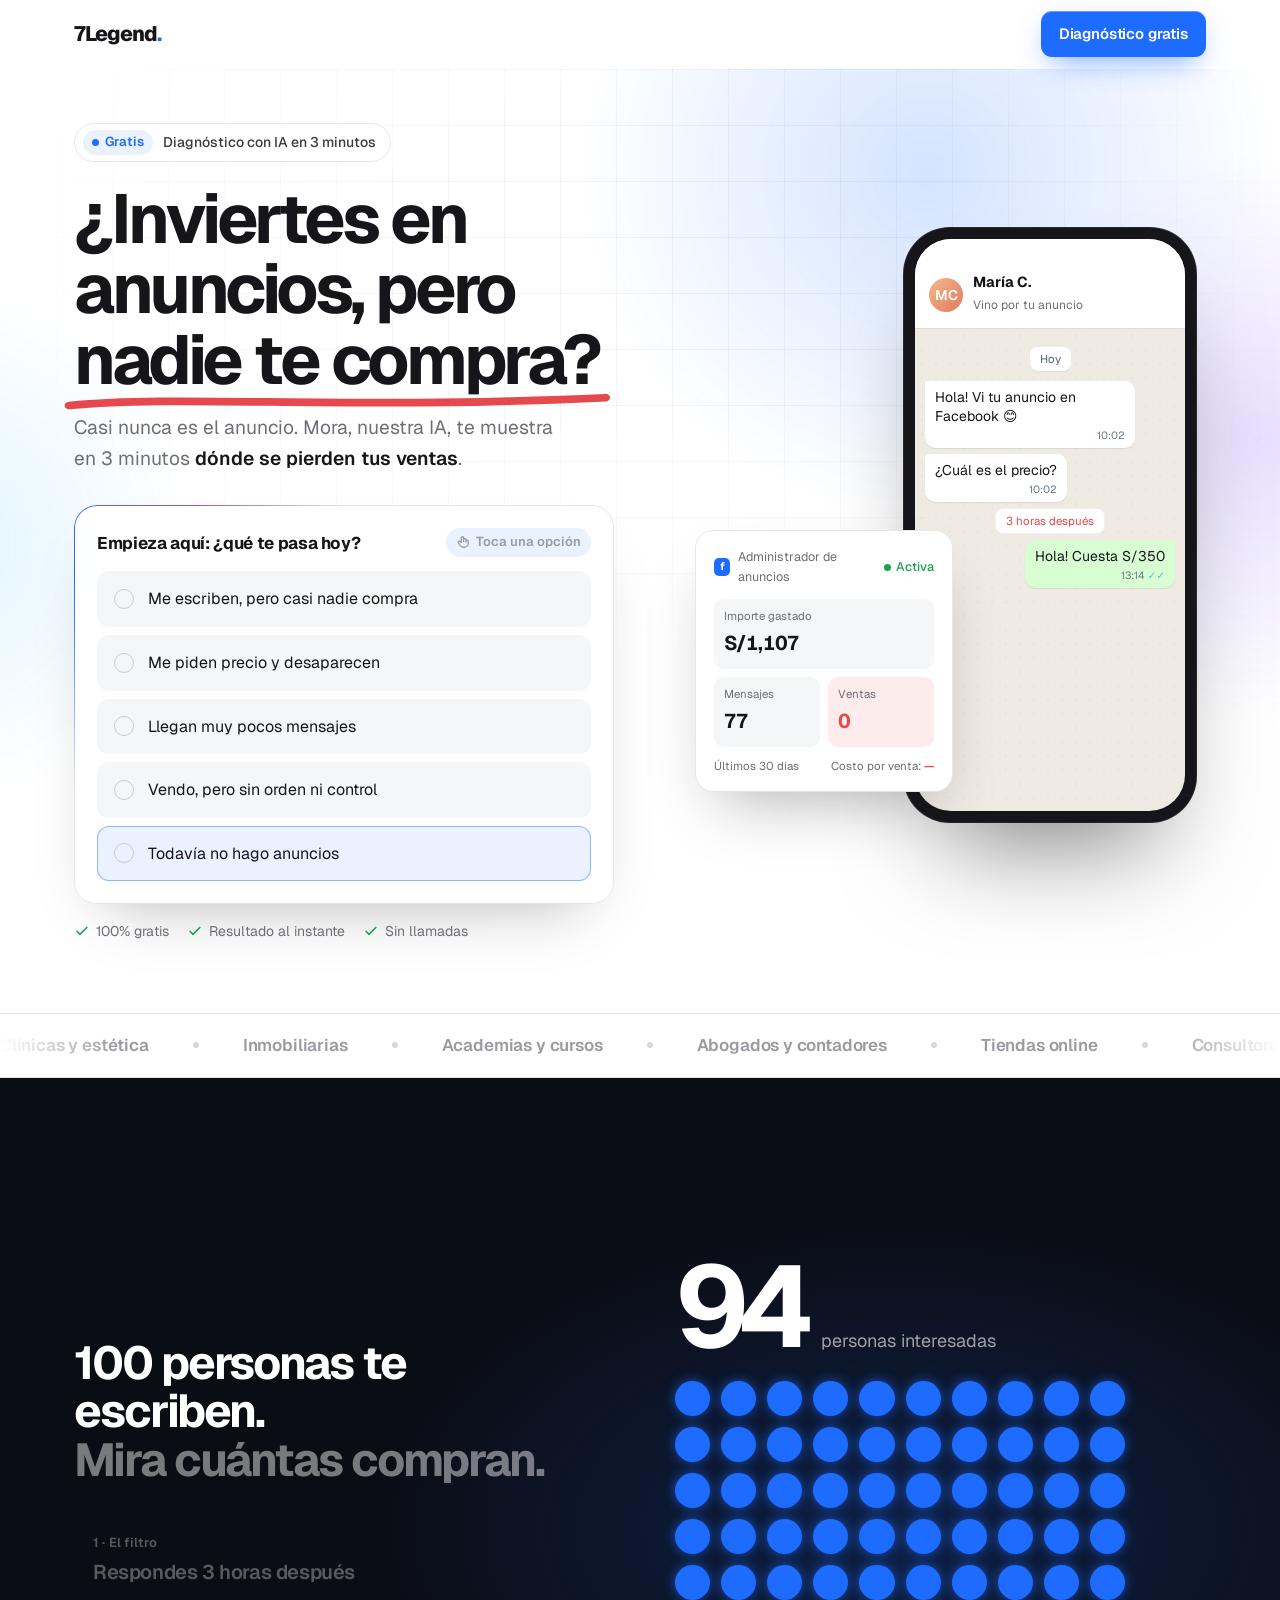
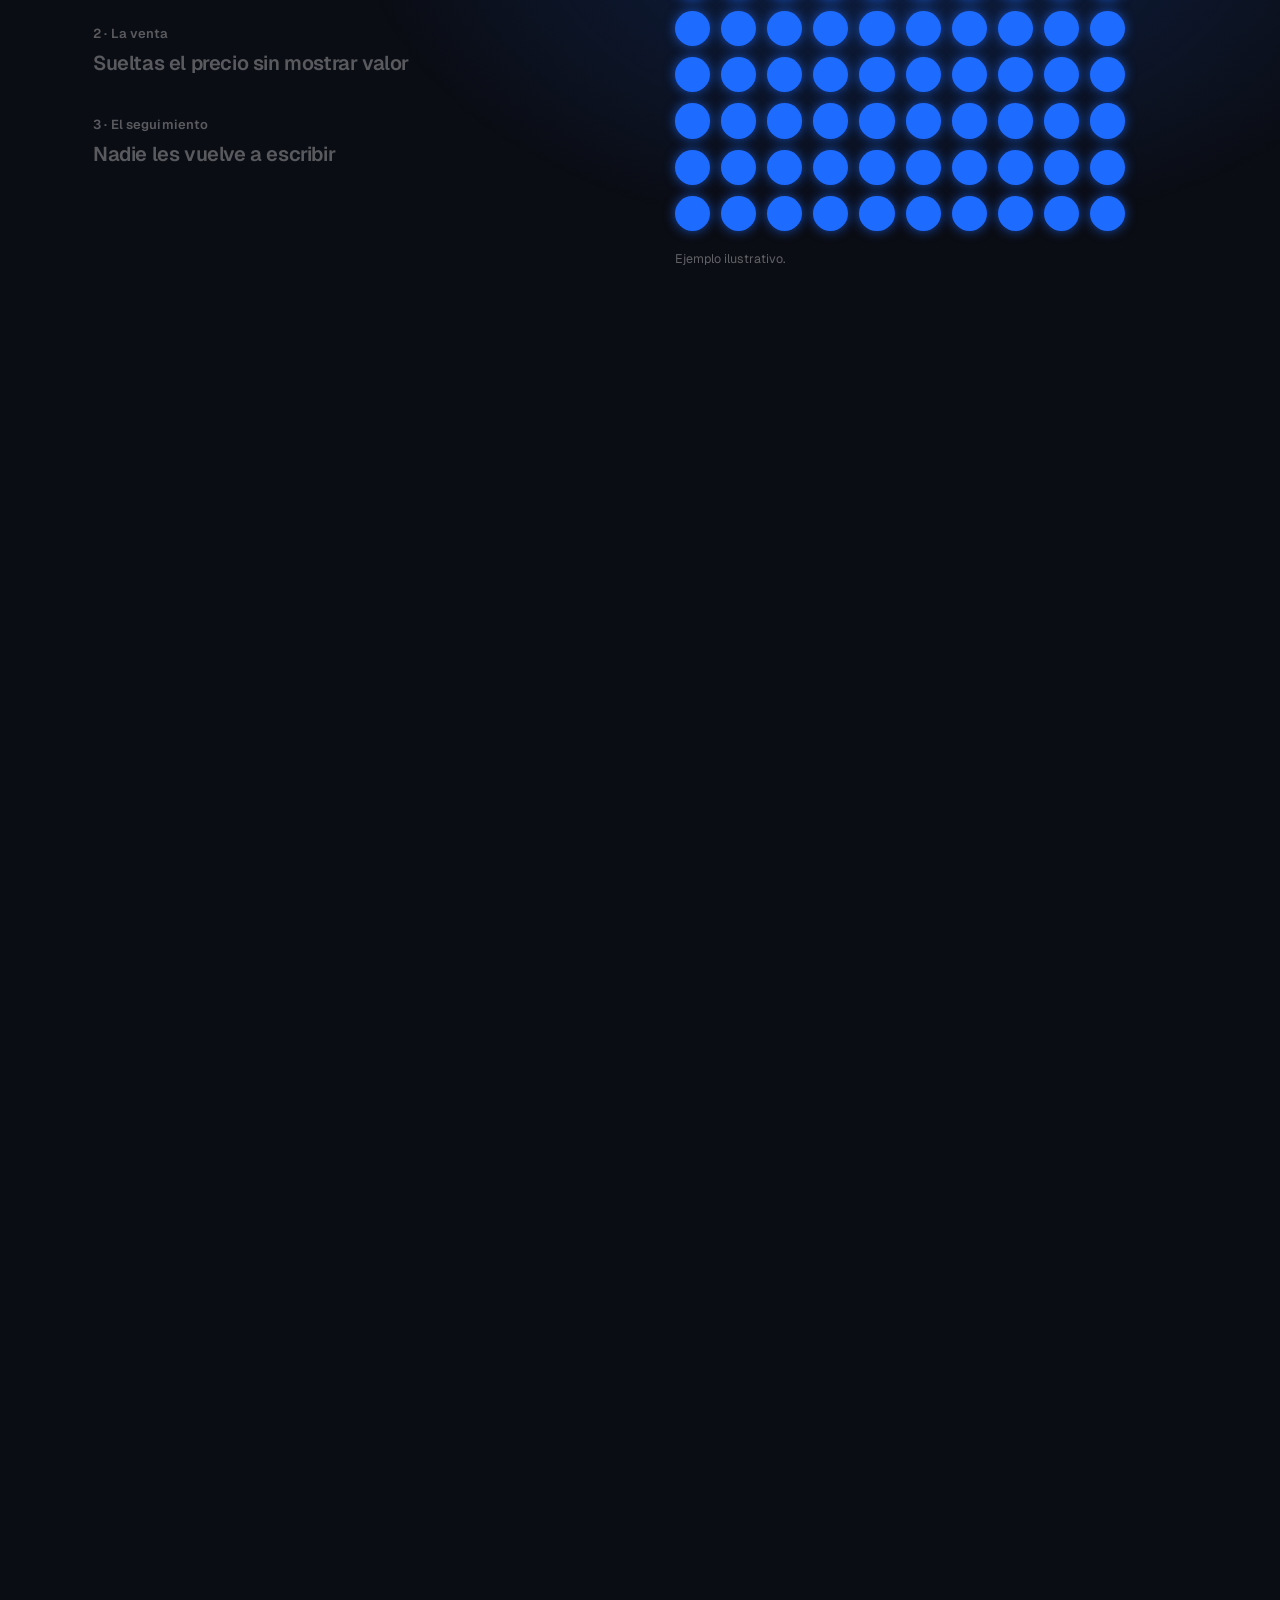
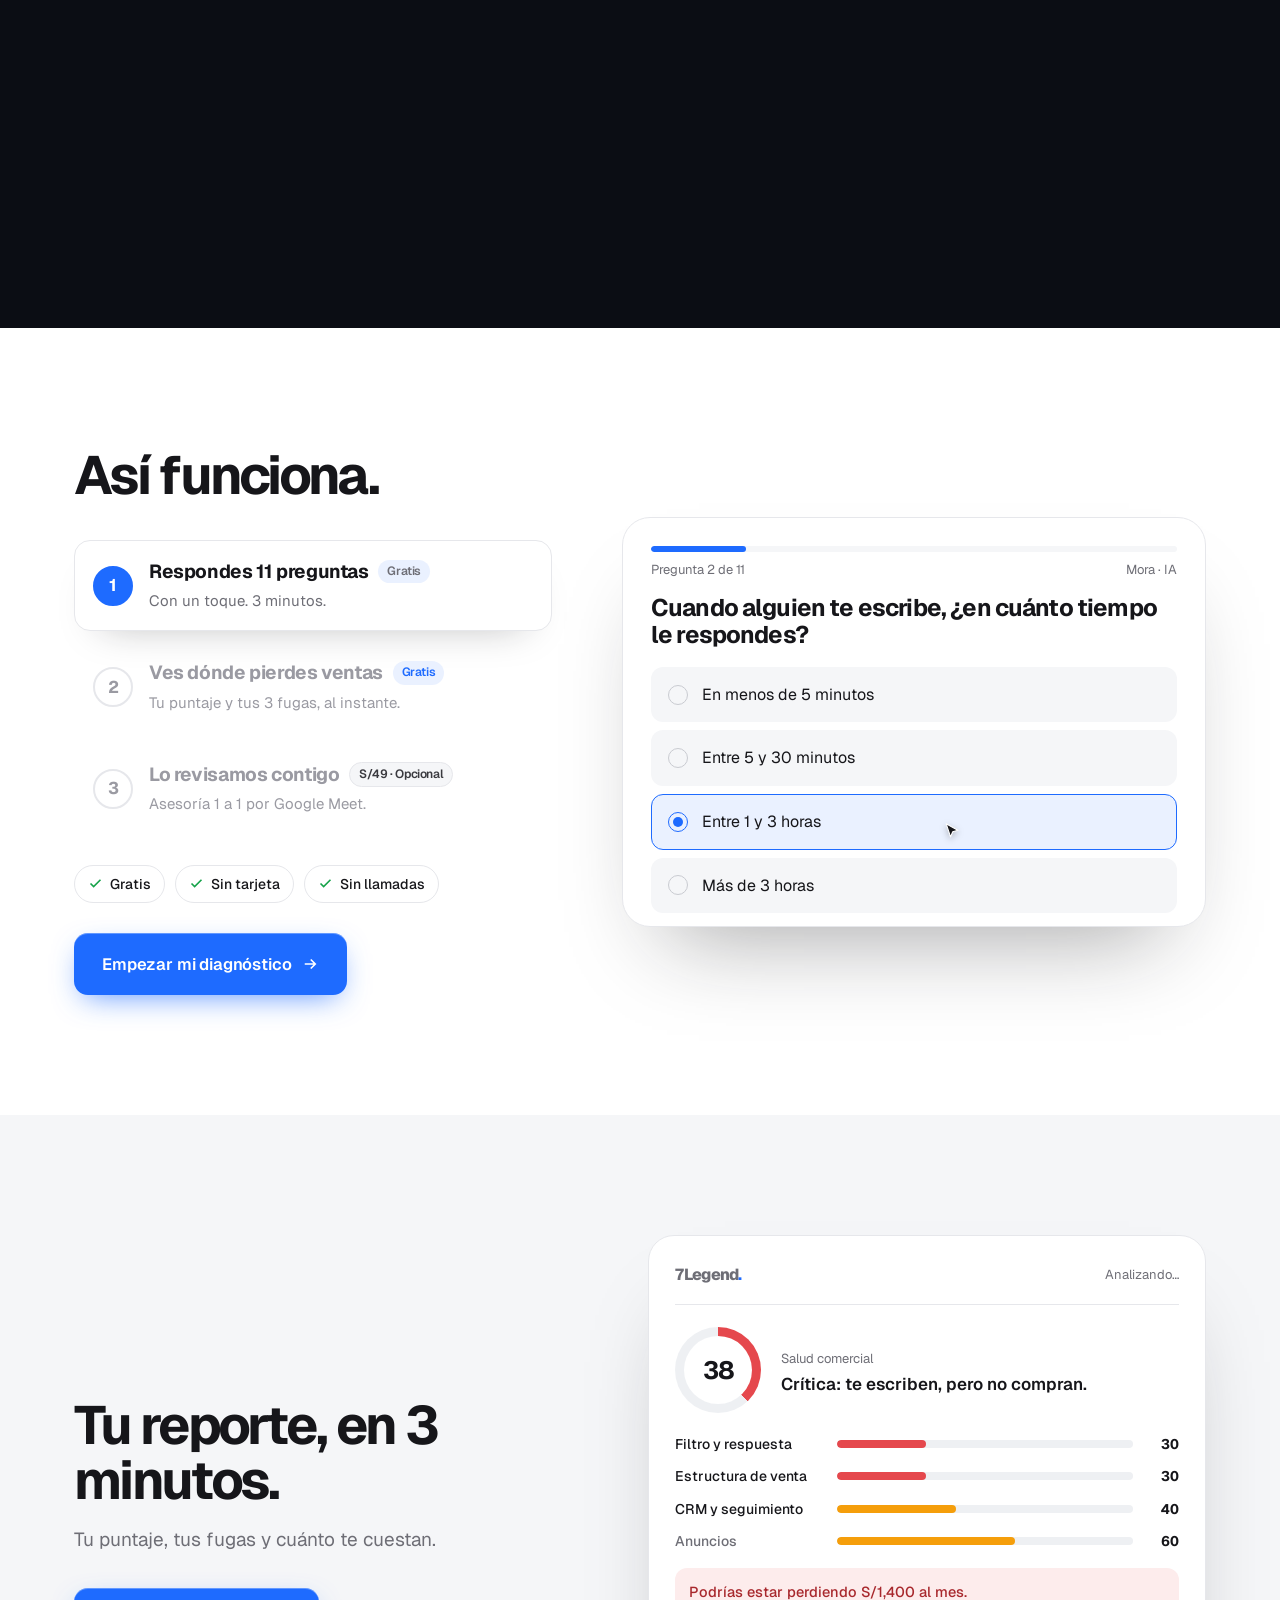
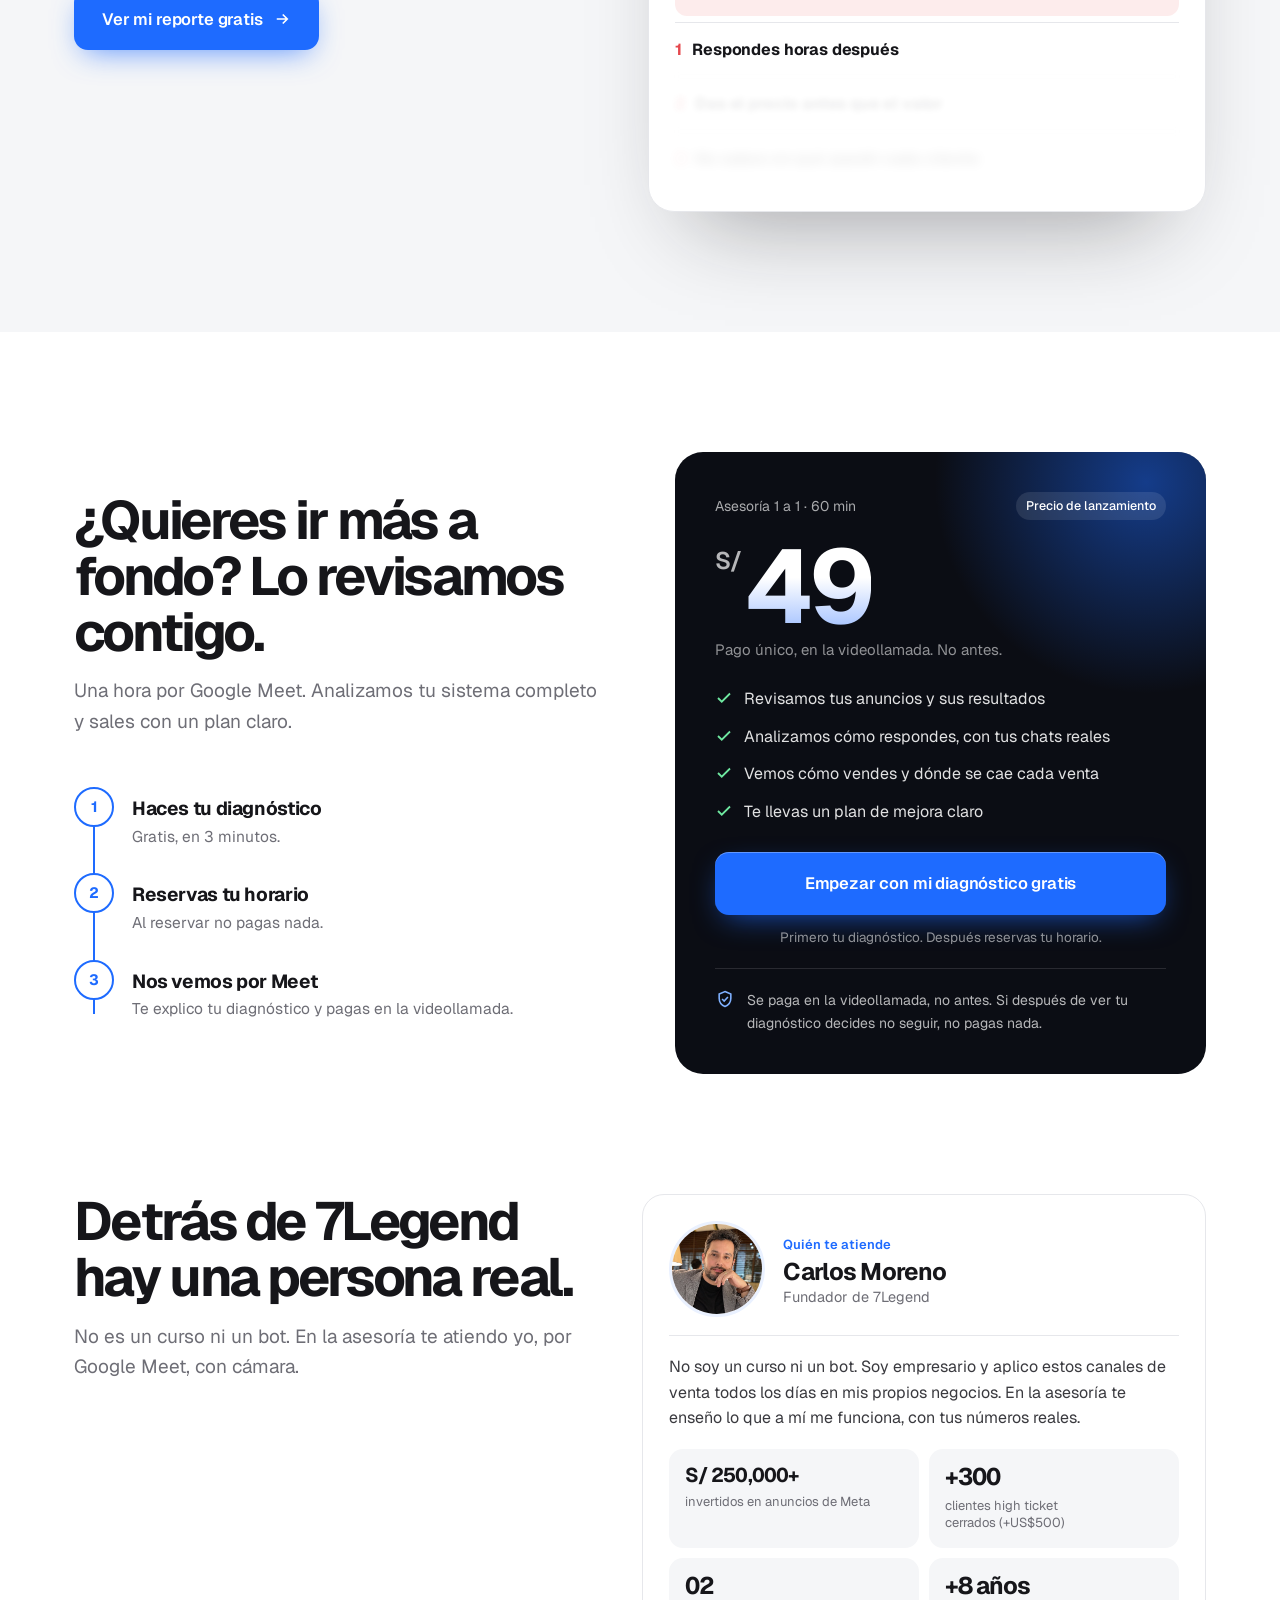
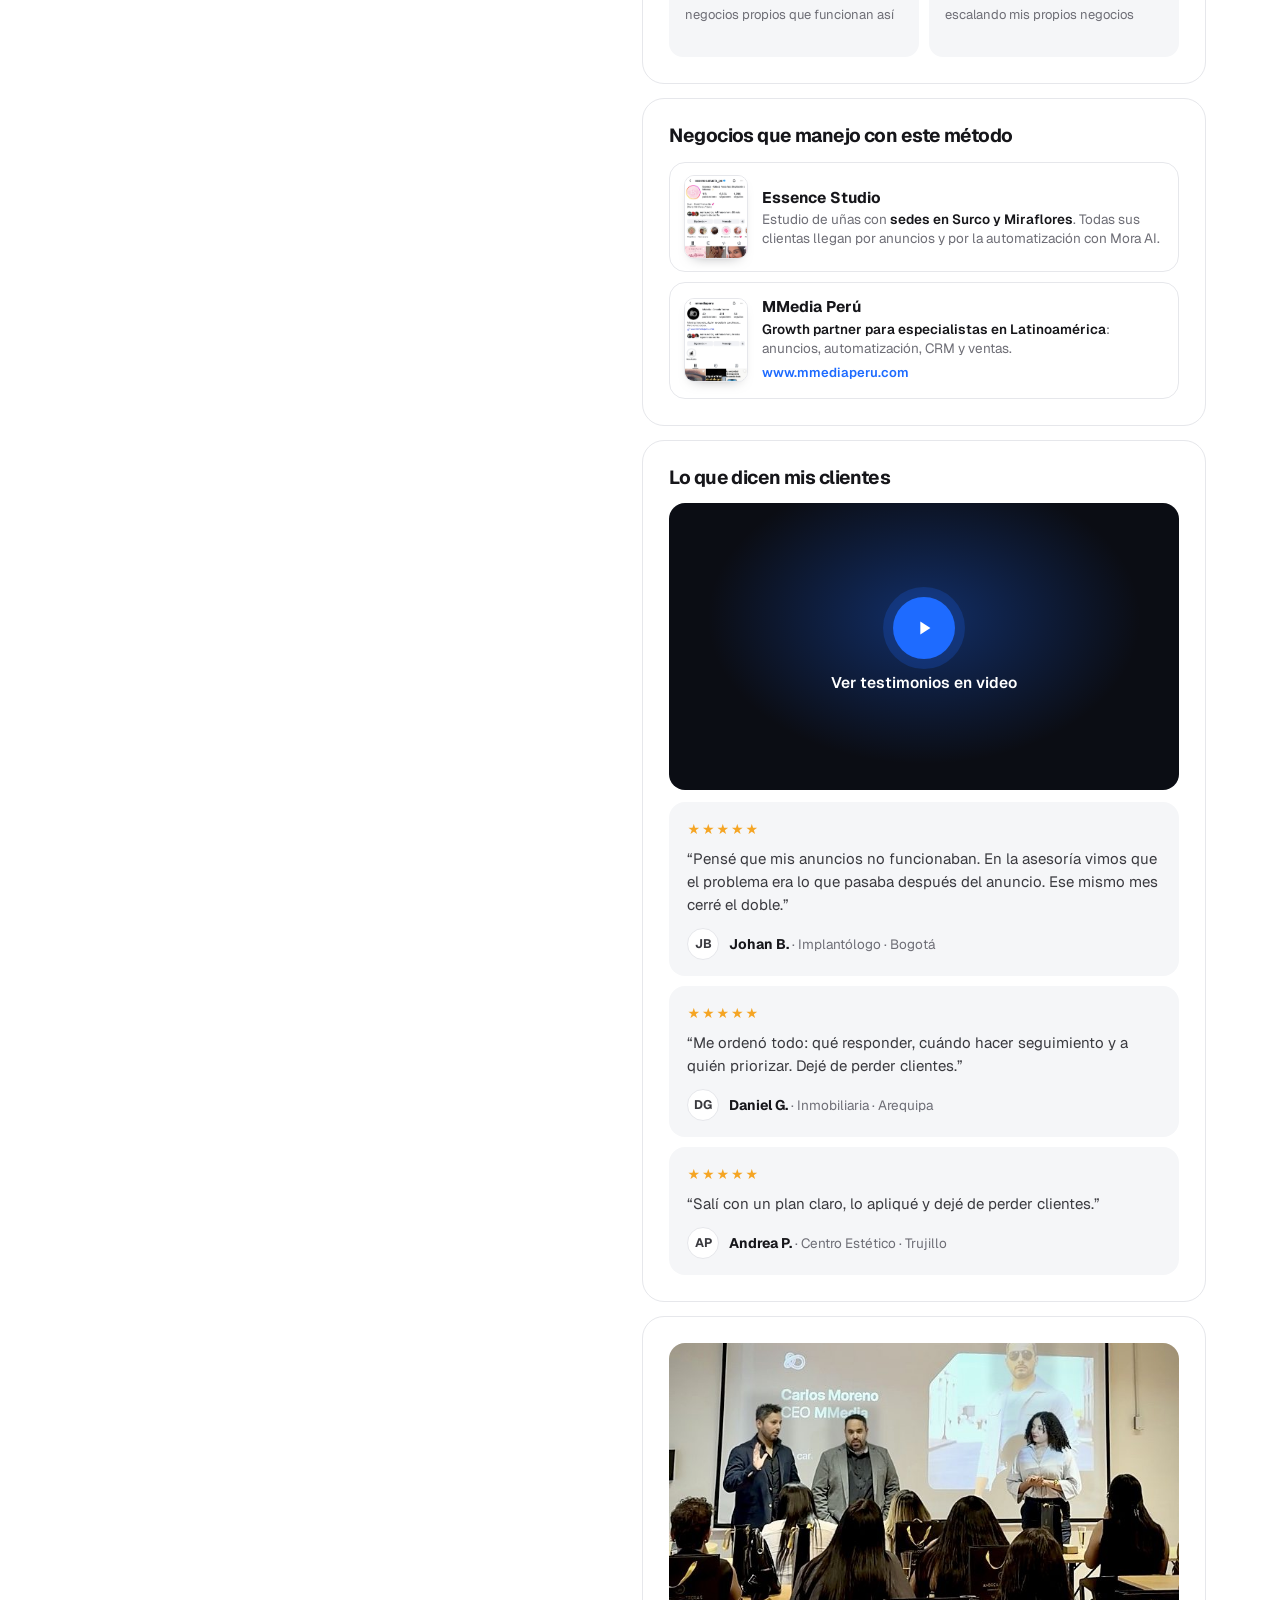
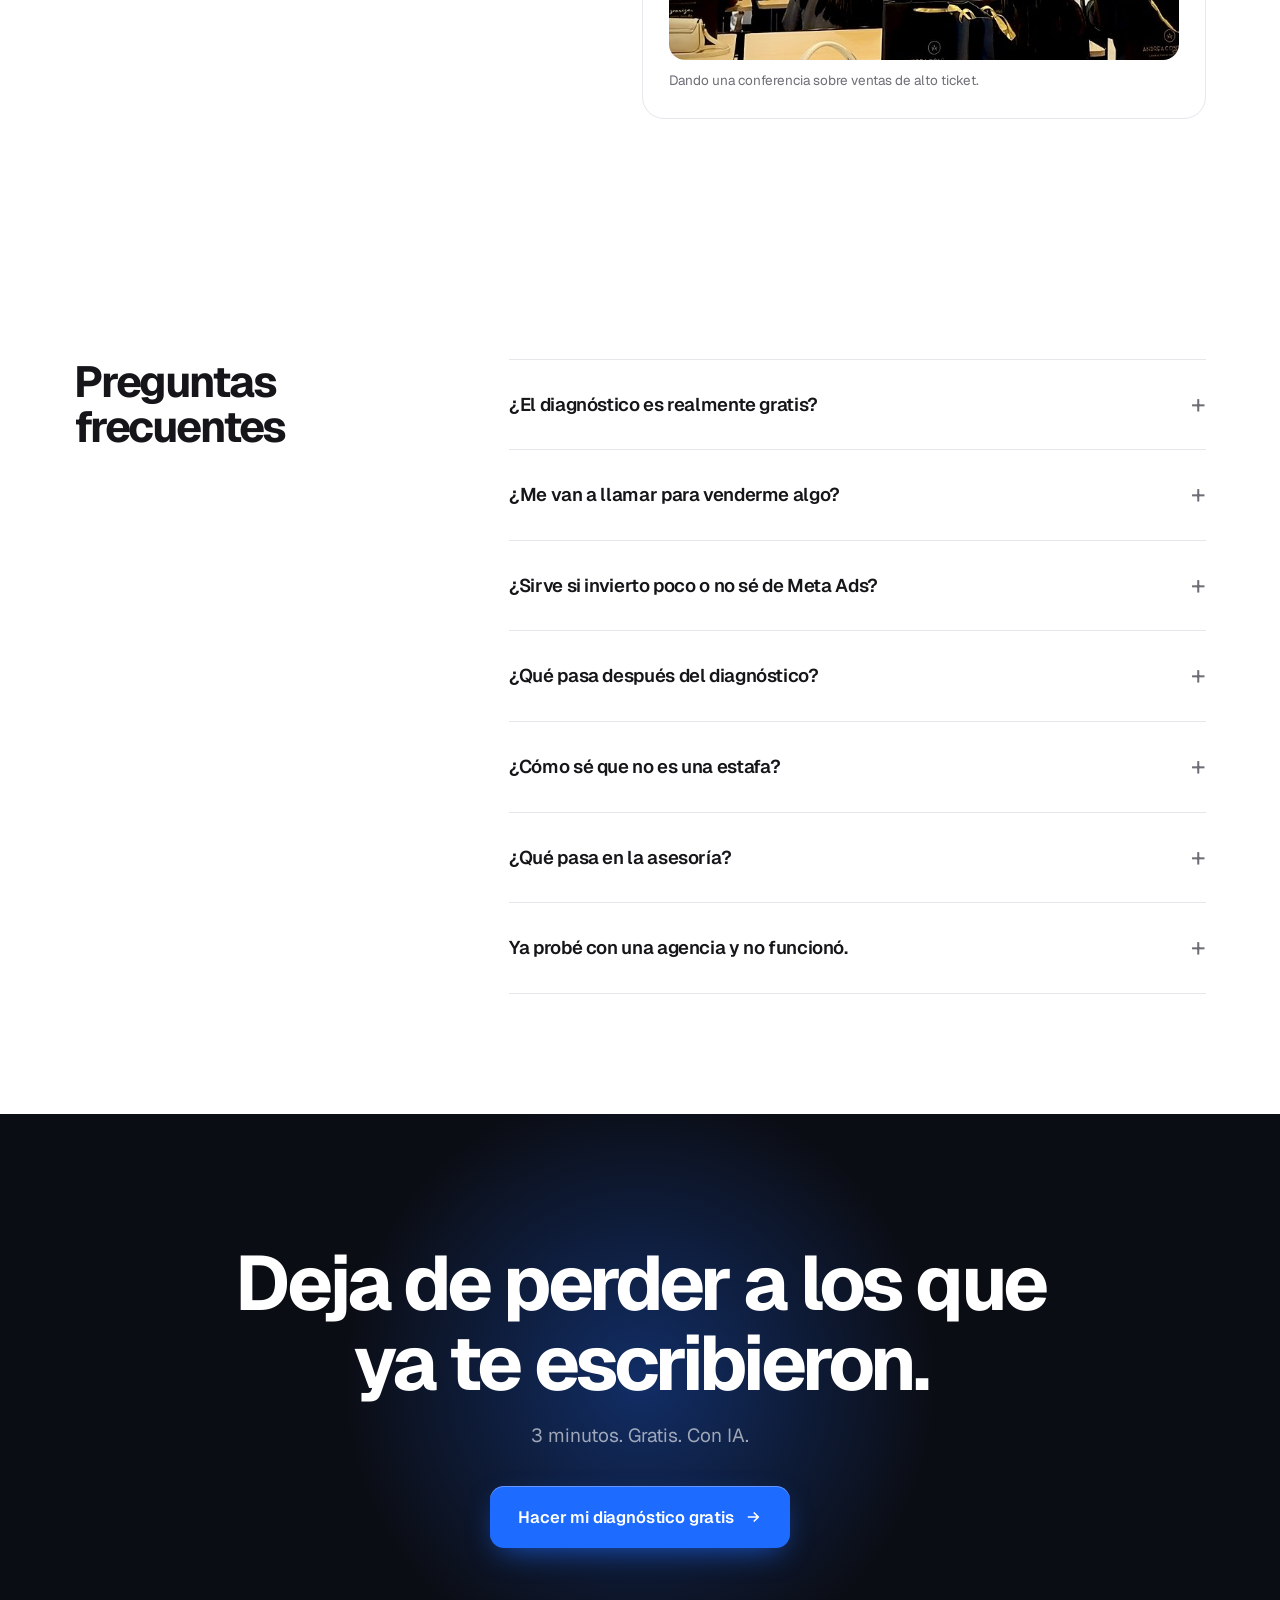
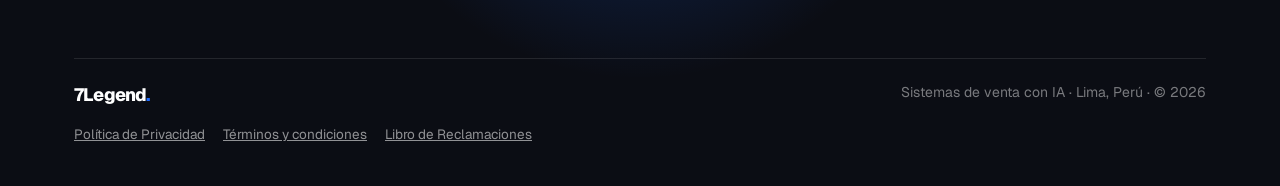
==== commit 67c8c0a9: "Update index.html" ====
--- a/index.html
+++ b/index.html
@@ -519,6 +519,15 @@
 .nm-post{width:100%;height:520px;border:1px solid var(--linea);border-radius:14px;margin-bottom:12px;display:block;background:var(--suave)}
 .nm-ej{border:2px dashed #F59E0B;border-radius:14px;padding:18px;font-size:14px;color:var(--tinta2);text-align:center;margin-bottom:14px;line-height:1.5}
 .nm-caja .btn{margin-top:4px}
+.cf-barra{position:fixed;left:0;right:0;bottom:0;z-index:50;padding:12px 16px calc(12px + env(safe-area-inset-bottom));background:linear-gradient(to top,#fff 70%,rgba(255,255,255,0));transform:translateY(110%);transition:transform .35s var(--ease);pointer-events:none}
+.cf-barra.on{transform:none;pointer-events:auto}
+.cf-barra .btn{max-width:560px;margin:0 auto;display:flex;padding:13px 20px}
+.cf-cupos{display:flex;align-items:center;justify-content:center;gap:8px;font-size:14px;font-weight:600;color:#127A3A;margin:0 0 12px}
+.cf-cupos i{width:8px;height:8px;border-radius:50%;background:#16A34A;box-shadow:0 0 0 4px rgba(22,163,74,.18);animation:latido 1.8s ease-in-out infinite}
+.cf-cupos.osc{color:var(--menta)}.cf-cupos.osc i{background:var(--menta)}
+@keyframes latido{50%{box-shadow:0 0 0 7px rgba(22,163,74,0)}}
+@media(prefers-reduced-motion:reduce){.cf-cupos i{animation:none}.cf-barra{transition:none}}
+.q.res{padding-bottom:90px}
 .ej{outline:2px dashed #F59E0B;outline-offset:3px}
 .ej:after{content:"Ejemplo · cámbialo en config.js";position:absolute;top:-11px;right:10px;background:#F59E0B;color:#fff;font-size:10.5px;font-weight:600;padding:2px 7px;border-radius:6px;white-space:nowrap}
 .quien-grid{display:grid;grid-template-columns:1fr 1.1fr;gap:56px;align-items:start}
@@ -942,7 +951,7 @@
 const VISTA=new URLSearchParams(location.search).get('vista')==='resultado';
 const md=t=>h(t).replace(/\*\*(.+?)\*\*/g,'<b>$1</b>');
 function abrirNeg(k){
-  const n=((CFG.YO||{}).negocios||[])[k]; if(!n) return;
+  const n=((CFG.YO||{}).negocios||[])[k]; if(!n) return; cl('popup_negocio_'+(k+1));
   let m=document.getElementById('negModal');
   if(!m){ m=document.createElement('div'); m.id='negModal'; m.setAttribute('role','dialog'); m.setAttribute('aria-modal','true'); document.body.appendChild(m);
     m.addEventListener('click',e=>{ if(e.target===m||e.target.closest('[data-cerrar-neg]')) cerrarNeg(); });
@@ -981,9 +990,10 @@
 }
 function siguientePasoHTML(pay){
   return `<div class="cf-card cf-paso"><h3>Revisemos juntos tu diagnóstico.</h3><p>Una videollamada de 60 minutos por Google Meet, conmigo y con cámara.</p>
-    <ol class="cf-ruta"><li><b>Reservas tu horario</b><span>Eliges el día y la hora. Al reservar no pagas nada.</span></li>
+    <ol class="cf-ruta"><li><b>Reservas tu horario</b><span>Eliges el día y la hora. Al reservar no pagas nada y te escribo por WhatsApp para confirmar.</span></li>
       <li><b>Te explico tu diagnóstico</b><span>Ves conmigo, en pantalla, dónde se están perdiendo tus ventas y por qué.</span></li>
       <li><b>Pagas S/${CFG.PRECIO} y armamos tu plan</b><span>Con Yape, Plin o PayPal, en la misma videollamada. Si en ese punto decides no seguir, no pagas.</span></li></ol>
+    <p class="cf-cupos" data-cupos hidden></p>
     <a class="btn full" href="${pay}" id="pagar"><span class="bt2">Reservar mi horario<small>Pagas S/${CFG.PRECIO} en la videollamada</small></span></a>
     <p class="cf-mini">Al reservar no pagas nada.</p></div>`;
 }
@@ -1000,7 +1010,7 @@
 function waHTML(){ return CFG.WHATSAPP?`<a class="cf-wa" href="https://wa.me/${CFG.WHATSAPP}?text=${encodeURIComponent('Hola Carlos, hice mi diagnóstico y tengo una duda antes de reservar.')}" target="_blank" rel="noopener"><svg width="19" height="19" viewBox="0 0 24 24" fill="currentColor"><path d="M12 2a10 10 0 00-8.6 15.1L2 22l5-1.3A10 10 0 1012 2z"/></svg>¿Tienes dudas? Escríbeme por WhatsApp</a>`:''; }
 function pagoHTML(pay){
   return `<div class="precio cf-pago">
-    <div class="top"><span>Asesoría 1 a 1 · 60 min</span><span>Precio de lanzamiento</span></div>
+    <div class="top"><span>Asesoría 1 a 1 por Google Meet · 60 min</span></div>
     <div class="monto"><sup>S/</sup><b>${CFG.PRECIO}</b></div>
     <div class="cf-cuando"><svg width="20" height="20" viewBox="0 0 24 24" fill="none" stroke="currentColor" stroke-width="2"><rect x="3" y="5" width="18" height="16" rx="2"/><path d="M3 10h18M8 3v4M16 3v4"/></svg><span><b>Se paga en la videollamada, no antes.</b> Al reservar no pagas nada.</span></div>
     <div class="cf-medios"><span>Yape</span><span>Plin</span><span>PayPal</span></div>
@@ -1010,9 +1020,37 @@
       <li>${CHK}Vemos cómo vendes y dónde se cae cada venta</li>
       <li>${CHK}Te llevas un plan de mejora claro</li>
     </ul>
+    <p class="cf-cupos osc" data-cupos hidden></p>
     <a class="btn full" href="${pay}" id="pagar2"><span class="bt2">Reservar mi horario<small>Pagas S/${CFG.PRECIO} en la videollamada</small></span></a>
     <div class="garantia">${SVG_OK}<span>Si después de ver tu diagnóstico decides no seguir, no pagas nada.</span></div>
   </div>`;
+}
+/* Clarity: eventos para filtrar grabaciones y mapas de calor */
+function cl(ev){ try{ if(!VISTA&&window.clarity) clarity('event',ev); }catch(e){} }
+function potenciarResultado(pay){
+  /* barra fija para reservar */
+  const bar=document.createElement('div'); bar.className='cf-barra'; bar.setAttribute('aria-hidden','true');
+  bar.innerHTML=`<a class="btn full" href="${pay}" id="pagarBarra" tabindex="-1"><span class="bt2">Reservar mi horario<small>Pagas S/${CFG.PRECIO} en la videollamada</small></span></a>`;
+  esc.appendChild(bar);
+  const a=$('pagar'), b=$('pagar2'); let vA=true, vB=false, pasado=false;
+  const pinta=()=>{ const on=!vA&&!vB&&pasado; bar.classList.toggle('on',on); bar.setAttribute('aria-hidden',on?'false':'true'); bar.querySelector('a').tabIndex=on?0:-1; };
+  if('IntersectionObserver' in window){
+    new IntersectionObserver(es=>es.forEach(e=>{ if(e.target===a){ vA=e.isIntersecting; pasado=e.boundingClientRect.top<0; } else vB=e.isIntersecting; pinta(); }),{root:quiz,threshold:0}).observe(a);
+    const o2=new IntersectionObserver(es=>es.forEach(e=>{ vB=e.isIntersecting; pinta(); }),{root:quiz,threshold:0}); o2.observe(b);
+  }
+  /* eventos */
+  a.addEventListener('click',()=>cl('clic_reservar_arriba')); b.addEventListener('click',()=>cl('clic_reservar_abajo'));
+  bar.querySelector('a').addEventListener('click',()=>{ cl('clic_reservar_barra'); track('InitiateCheckout',{value:CFG.PRECIO,currency:'PEN'}); });
+  esc.querySelectorAll('[data-video]').forEach(v=>v.addEventListener('click',()=>cl('video_testimonios')));
+  esc.querySelectorAll('.cf-wa').forEach(v=>v.addEventListener('click',()=>cl('whatsapp_dudas')));
+  esc.querySelectorAll('.cf-faq details').forEach((d,k)=>d.addEventListener('toggle',()=>{ if(d.open) cl('faq_'+(k+1)); }));
+  /* horarios libres esta semana (dato real del calendario) */
+  if(CFG.API_URL) fetch(CFG.API_URL+'?action=slots').then(r=>r.json()).then(A=>{
+    if(!A||!A.ok) return; const lim=new Date(Date.now()+7*864e5).toISOString().slice(0,10);
+    const n=(A.slots||[]).filter(x=>x.fecha<=lim).reduce((t,x)=>t+(x.horas||[]).length,0);
+    if(!n) return;
+    esc.querySelectorAll('[data-cupos]').forEach(p=>{ p.innerHTML=`<i></i>${n===1?'Queda 1 horario':'Quedan '+n+' horarios'} esta semana`; p.hidden=false; });
+  }).catch(()=>{});
 }
 function montarYo(raiz){
   (raiz||document).querySelectorAll('[data-yo]').forEach(el=>{ if(!el.dataset.ok){ el.innerHTML='<div class="cnf">'+confianzaHTML()+'</div>'; el.dataset.ok=1; } });
@@ -1461,6 +1499,8 @@
       <a href="https://wa.me/${CFG.WHATSAPP}?text=${msg}" style="display:block;text-align:center;margin-top:14px;color:rgba(255,255,255,.75);font-size:15px">Prefiero que me la envíen por WhatsApp</a></div>`;
   }
   esc.innerHTML=x+'</div>'; quiz.scrollTop=0; montarYo(esc);
+  if(r.califica!==false&&LLAM) potenciarResultado(CFG.RESERVA_URL+'?ref='+encodeURIComponent(r.lead_id||''));
+  cl('diagnostico_resultado');
   const t0=performance.now(), f=t=>{const k=Math.min(1,(t-t0)/1200), v=Math.round(p*(1-Math.pow(1-k,3))); const n=$('rN'); if(!n) return; n.textContent=v; $('rAn').style.setProperty('--p',v); if(k<1) requestAnimationFrame(f);}; requestAnimationFrame(f);
   setTimeout(()=>document.querySelectorAll('#rPil i').forEach(i=>i.style.width=i.dataset.v+'%'),reduce?0:150);
   ['pagar','pagar2'].forEach(k=>{ const pg=$(k); pg&&pg.addEventListener('click',()=>track('InitiateCheckout',{value:CFG.PRECIO,currency:'PEN'})); });
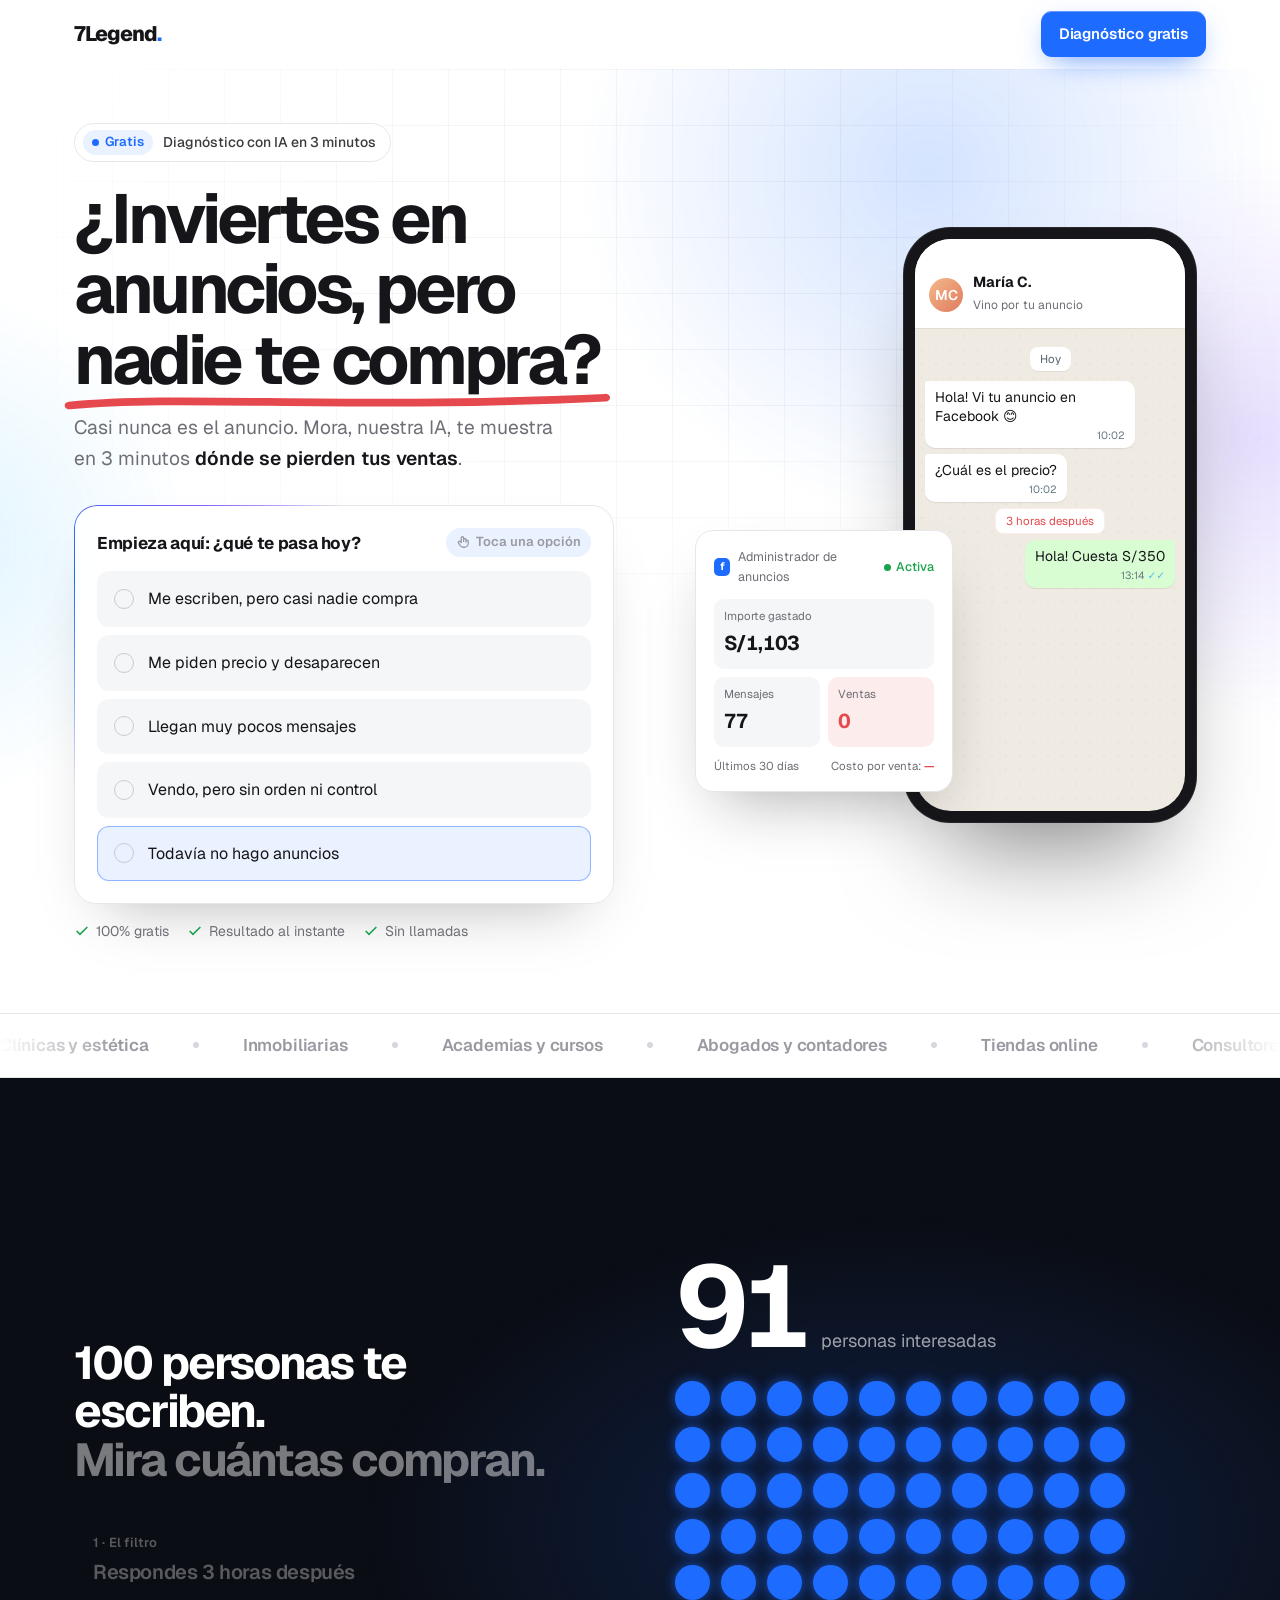
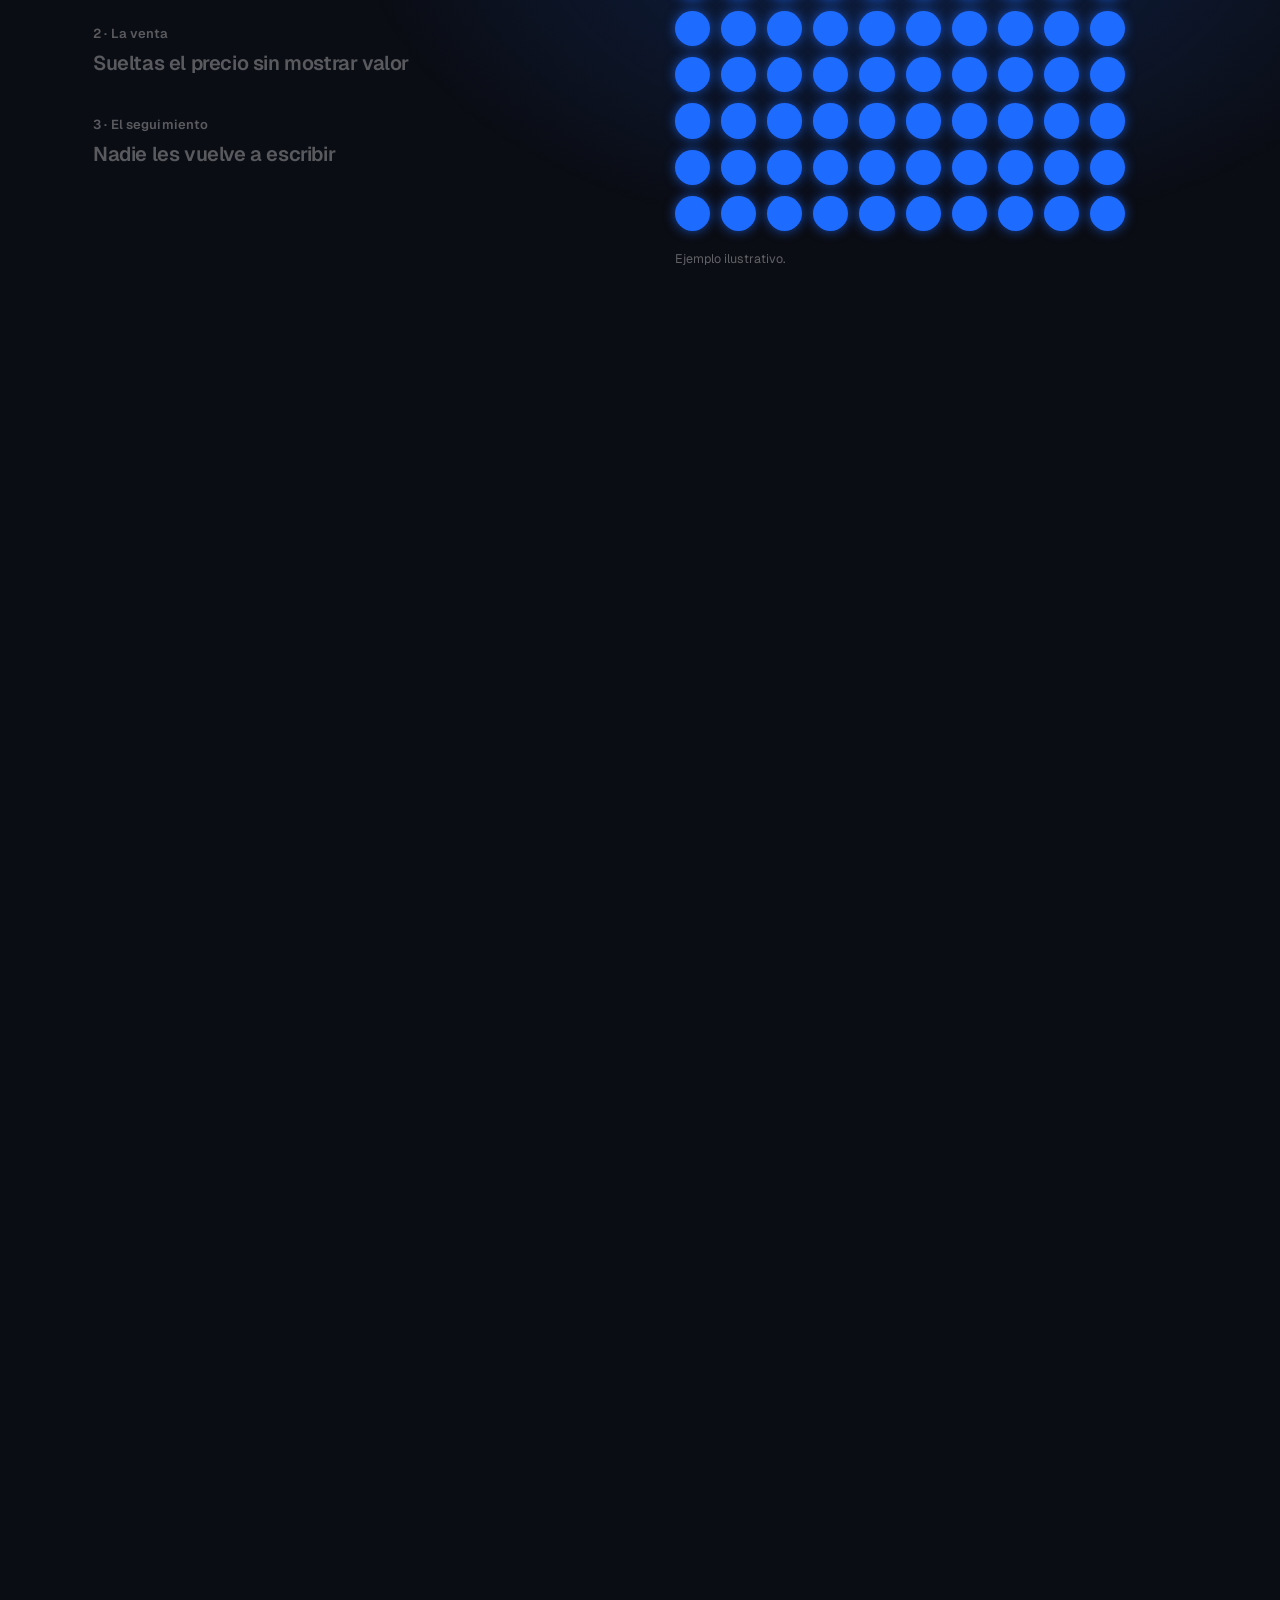
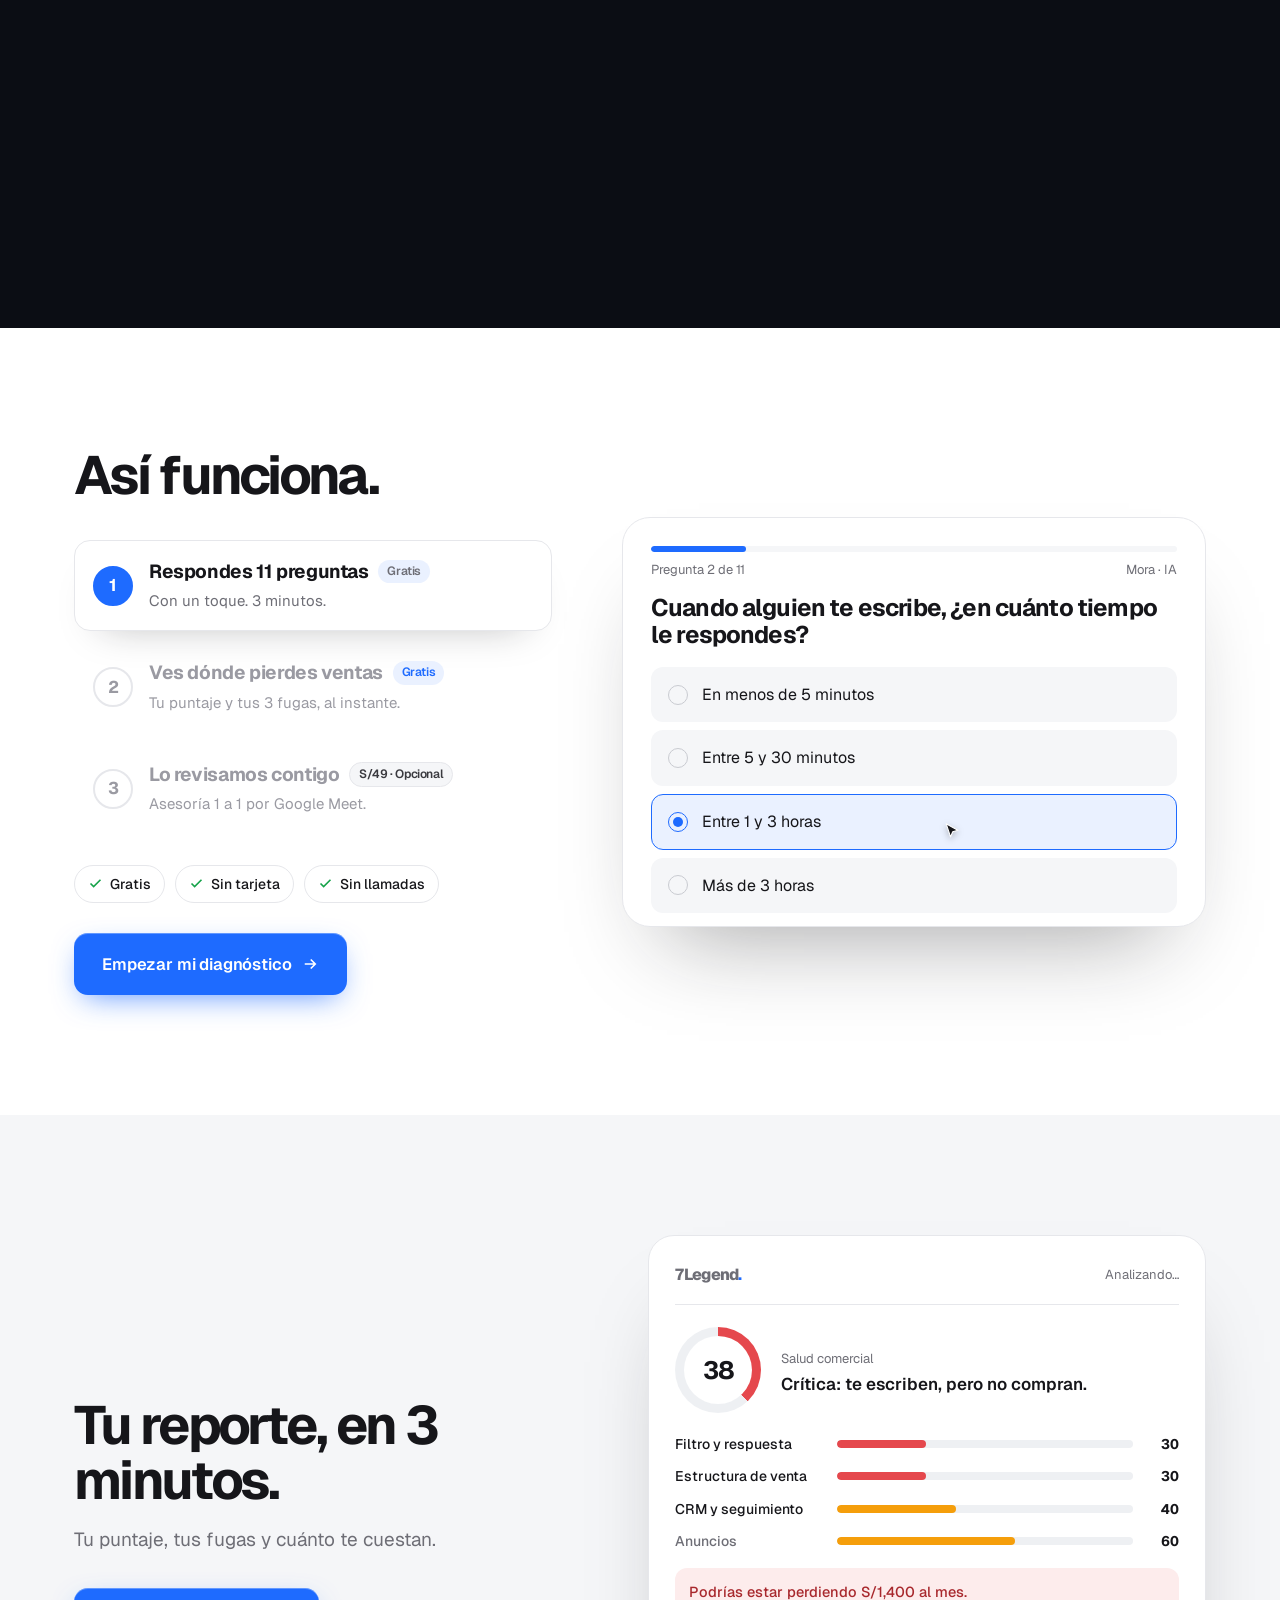
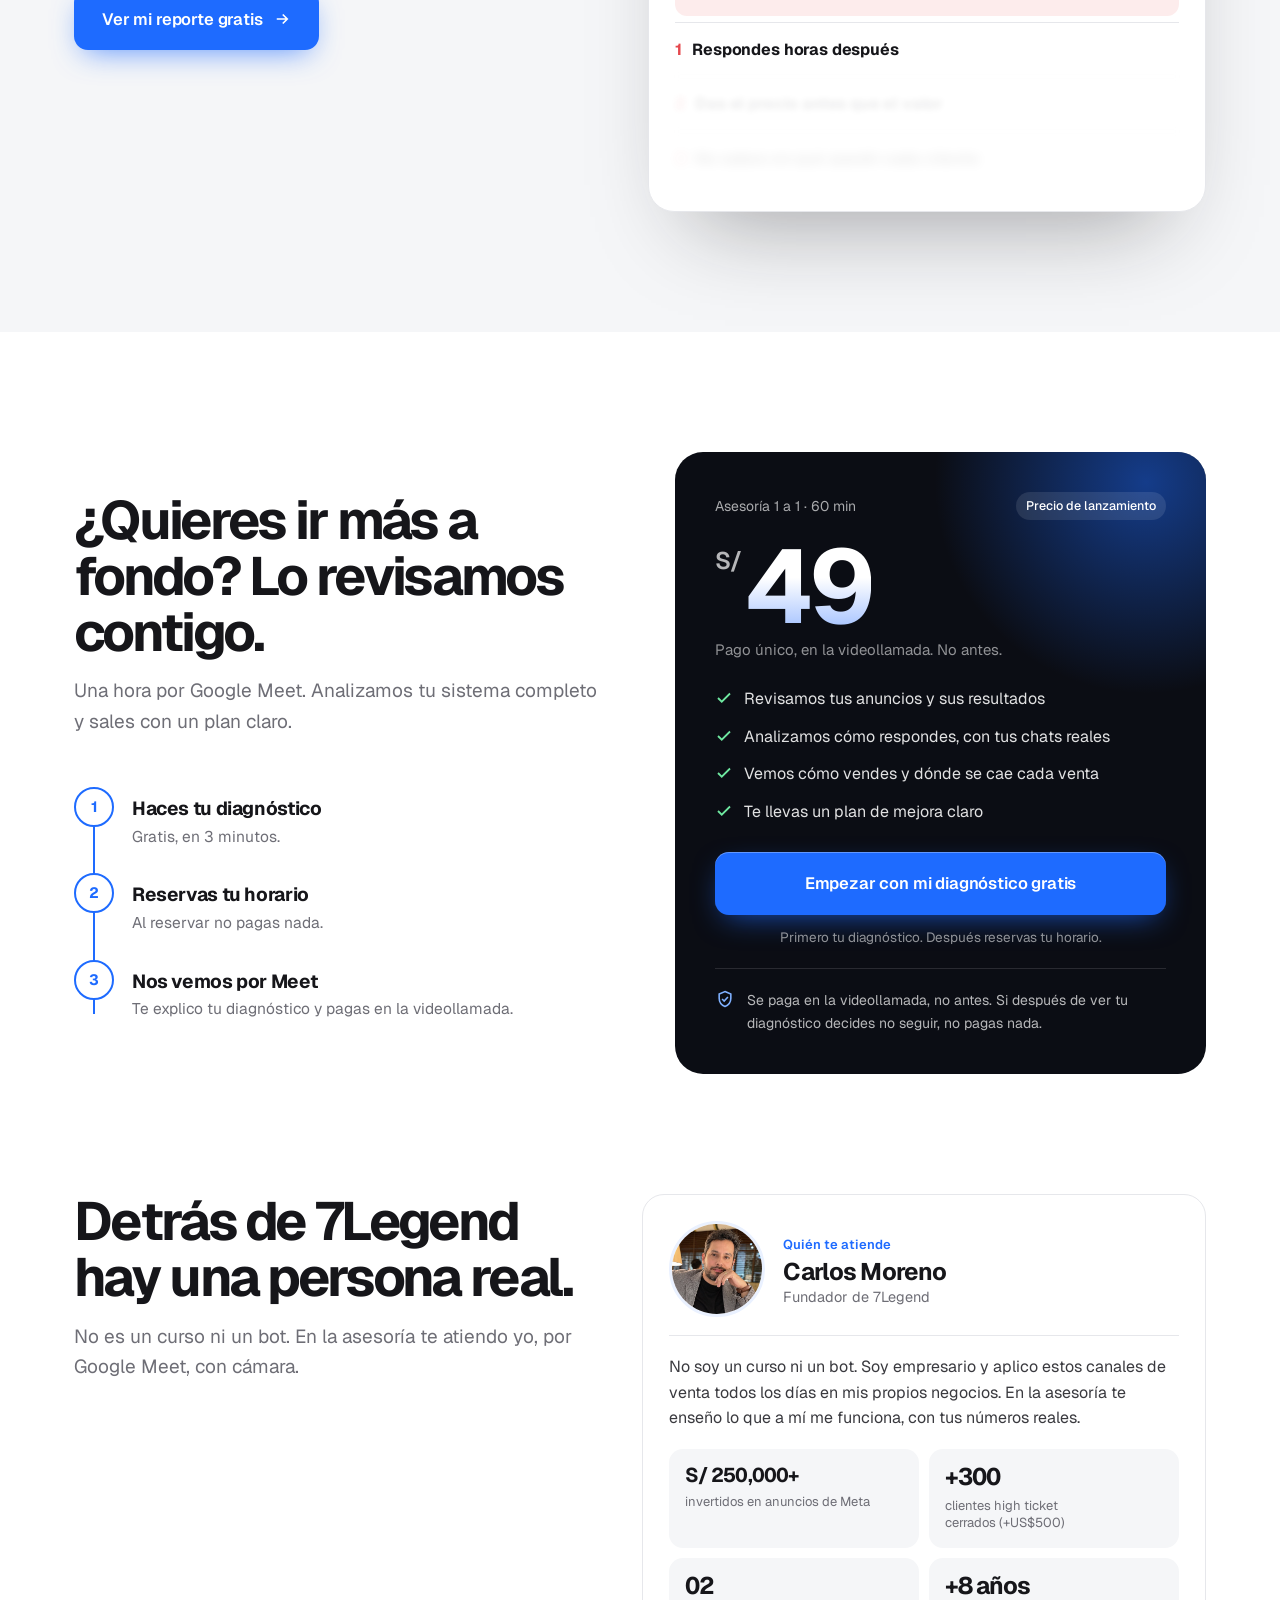
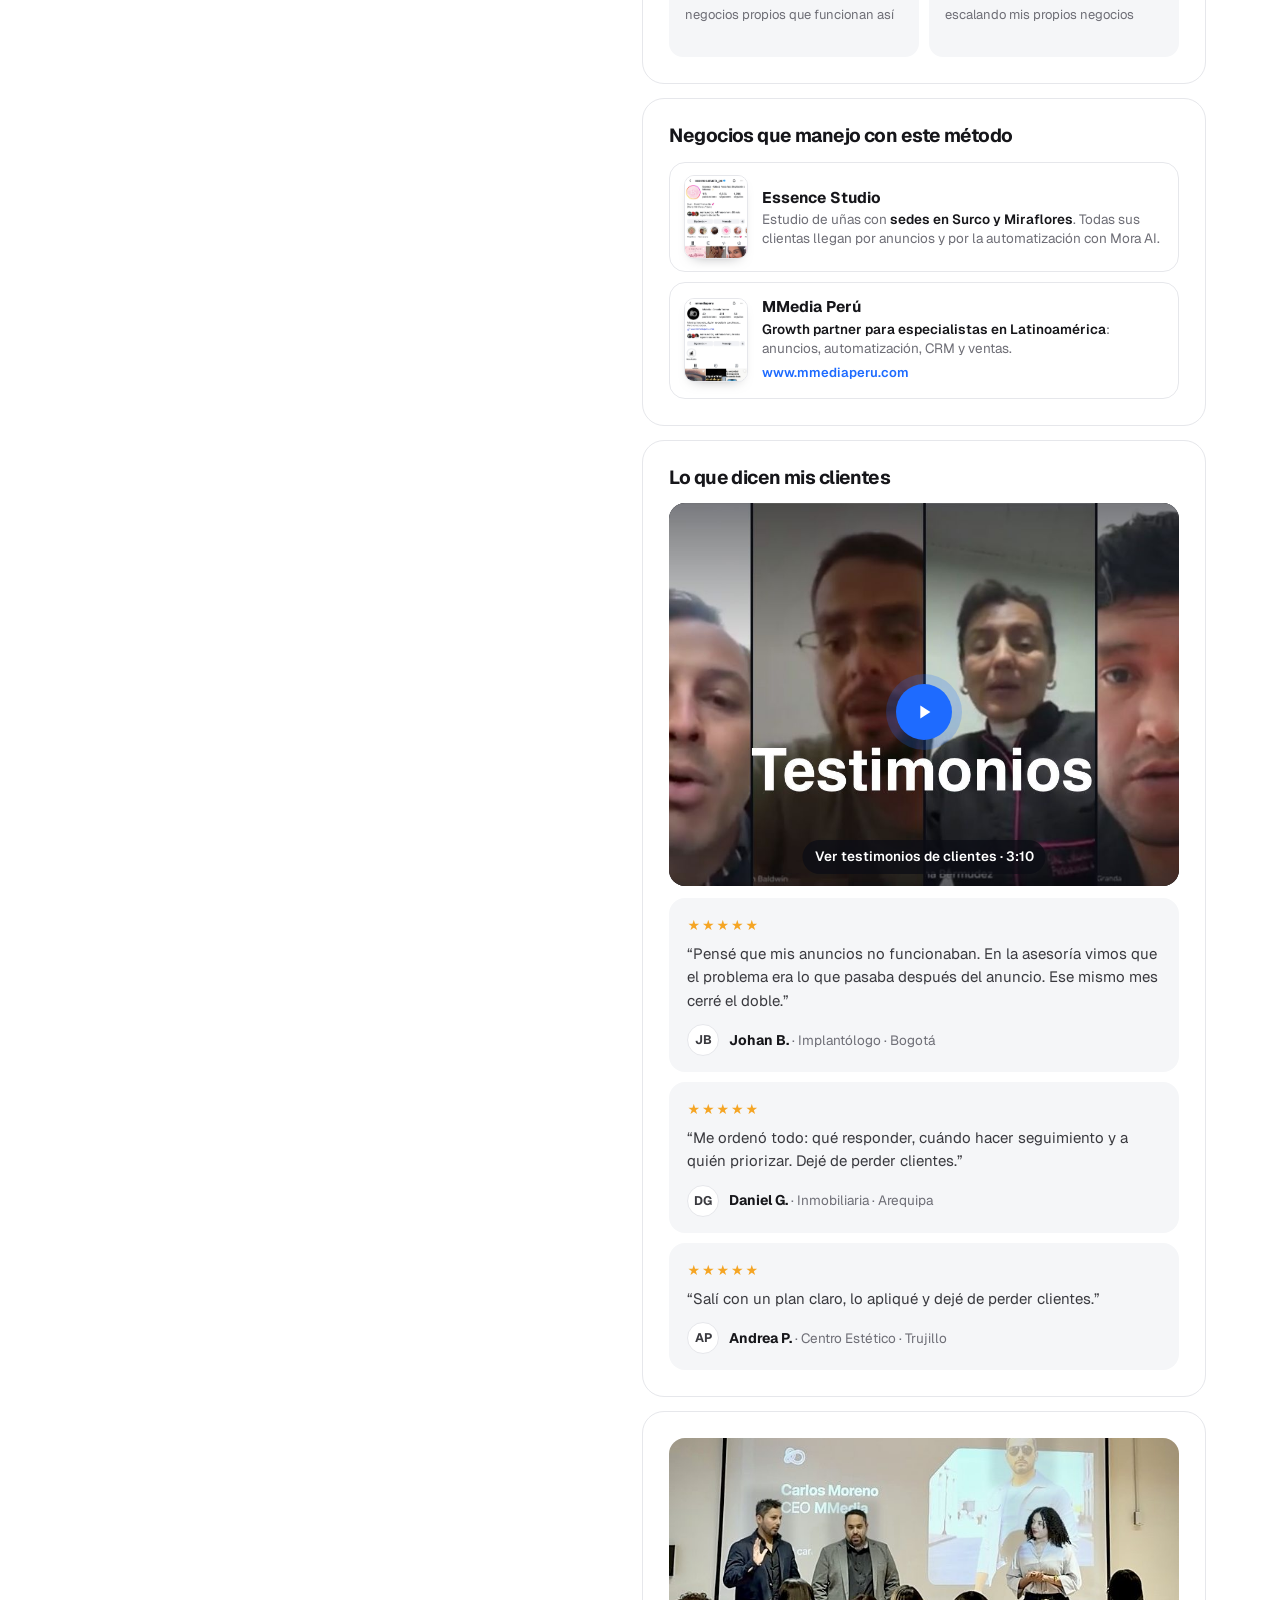
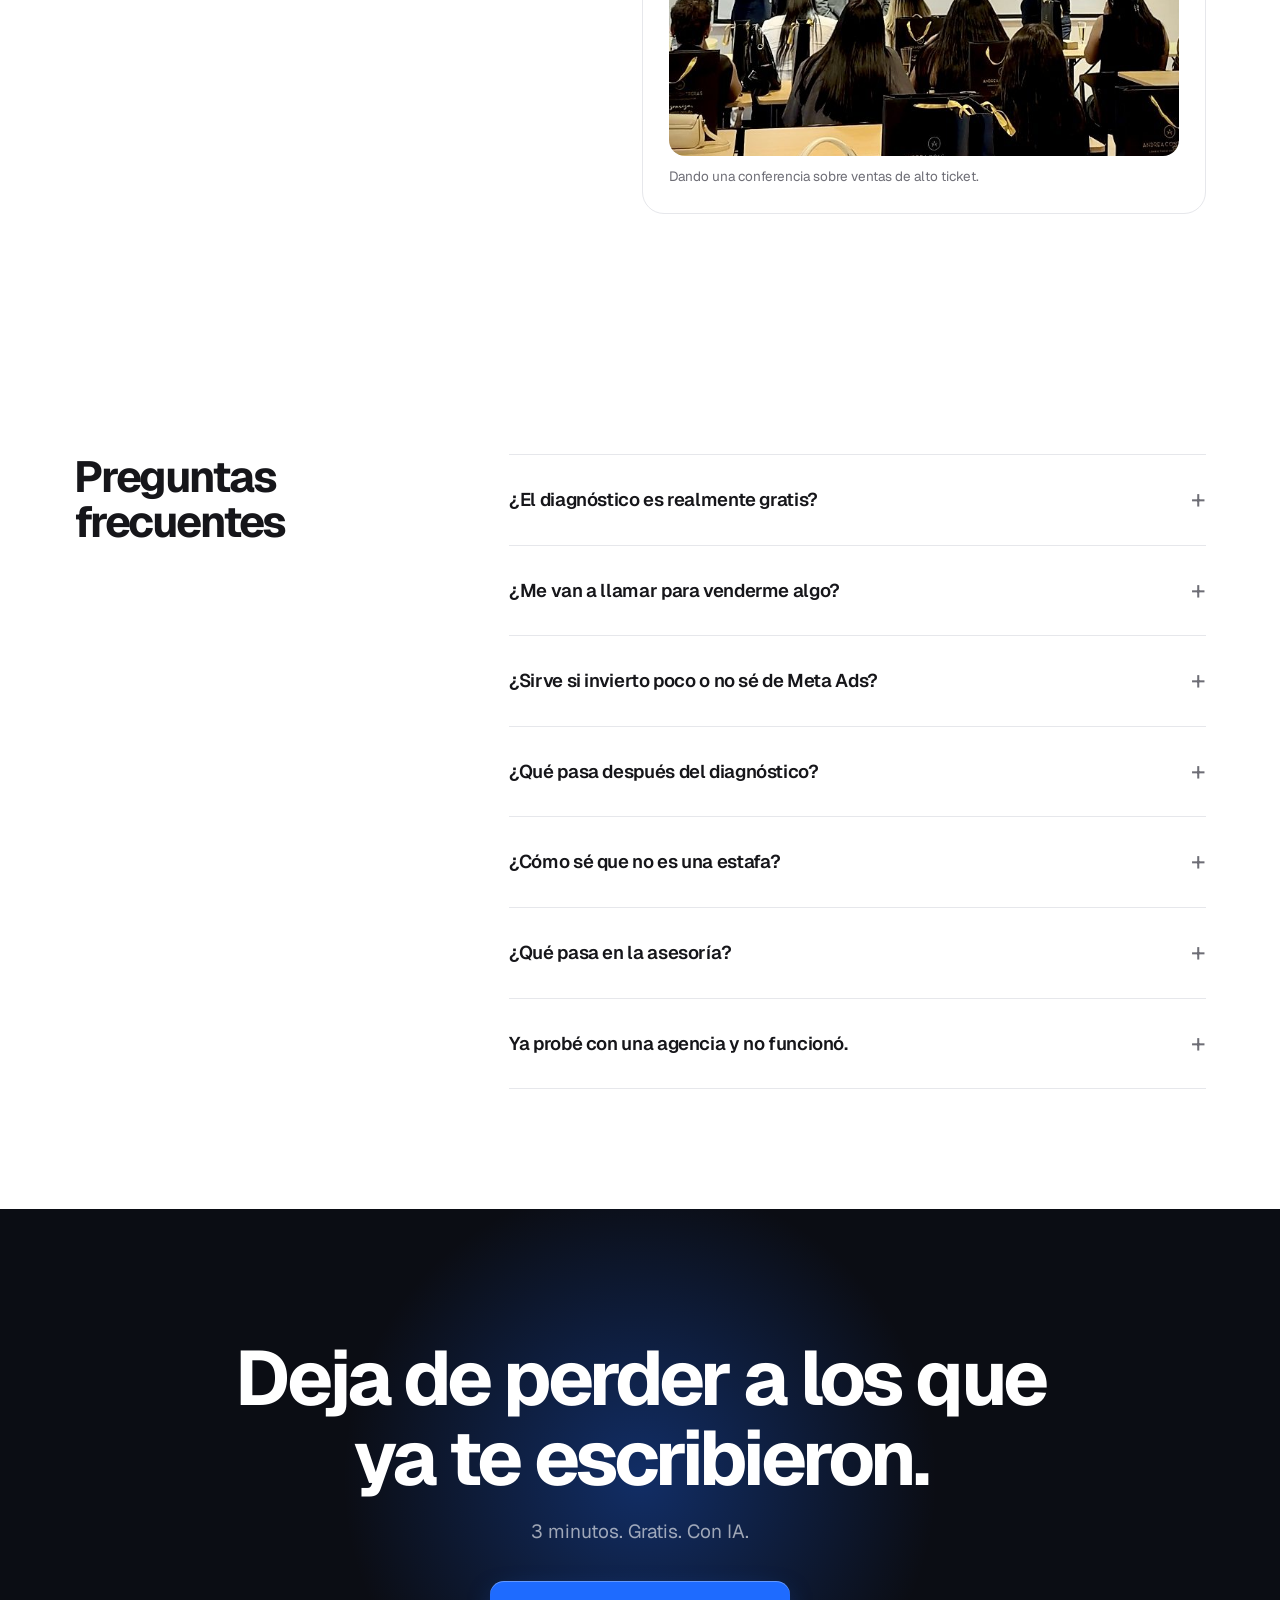
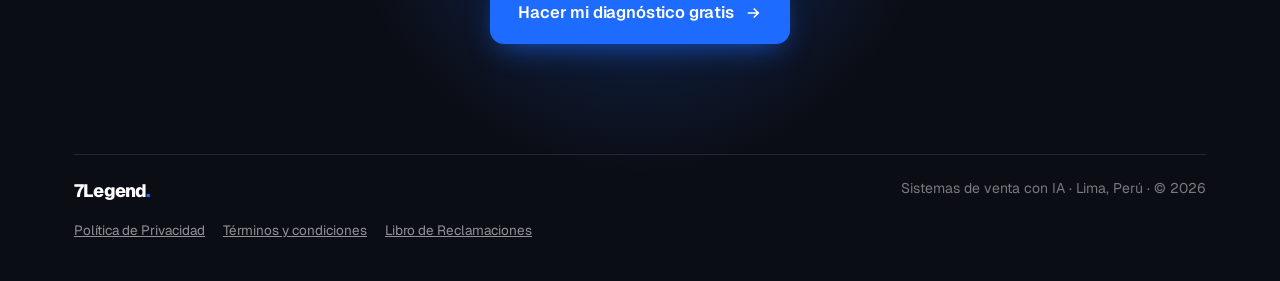
==== commit 14c98256: "Update index.html" ====
--- a/index.html
+++ b/index.html
@@ -470,6 +470,14 @@
 .cf-video button{all:unset;cursor:pointer;position:absolute;inset:0;display:flex;flex-direction:column;align-items:center;justify-content:center;gap:12px;color:#fff;font-weight:600;font-size:15.5px;text-align:center;background:radial-gradient(ellipse at 50% 40%,rgba(30,107,255,.35),transparent 60%)}
 .cf-video button i{width:62px;height:62px;border-radius:50%;background:var(--azul);display:grid;place-items:center;box-shadow:0 0 0 10px rgba(30,107,255,.22)}
 .cf-video button:focus-visible{outline:3px solid var(--cielo);outline-offset:-3px}
+.cf-video{aspect-ratio:4/3}
+.cf-video button{background-size:cover;background-position:center;padding-top:34px}
+.cf-video button i{width:56px!important;height:56px!important}
+.cf-video .cv-t{position:absolute;bottom:12px;left:50%;transform:translateX(-50%);white-space:nowrap;background:rgba(11,13,20,.75);padding:6px 12px;border-radius:999px;font-size:13.5px}
+.cf-video .cv-f{position:absolute;top:0;left:0;right:0;padding:14px 16px 26px;text-align:left;background:linear-gradient(rgba(11,13,20,.85),rgba(11,13,20,0))}
+.cf-video .cv-f b{display:block;font-size:16.5px;line-height:1.25;letter-spacing:-.02em;font-weight:700}
+.cf-video .cv-f small{display:block;font-size:12.5px;font-weight:500;opacity:.8;margin-top:4px}
+.cf-video video{position:absolute;inset:0;width:100%;height:100%;background:#000}
 .cf-video iframe{position:absolute;inset:0;width:100%;height:100%;border:0}
 .cf-tes{display:grid;gap:10px}
 .cf-tes figure{margin:0;background:var(--suave);border-radius:16px;padding:16px 18px;position:relative}
@@ -983,7 +991,7 @@
     ${nums.length?`<div class="cf-num">${nums.map(n=>{ const v=/^\d$/.test(String(n.v).trim())?'0'+String(n.v).trim():String(n.v); return `<div class="${ej(n.ej)}"><b class="${v.length>9?'chico':''}">${h(v)}</b><span>${h(n.t)}</span></div>`;}).join('')}</div>`:''}</div>`;
   if((Y.negocios||[]).length) o+=`<div class="cf-card"><h4>Negocios que manejo con este método</h4><div class="cf-neg">${Y.negocios.map((n,k)=>`<button type="button" class="${ej(n.ejemplo)}${n.captura?' cap':''}" data-neg="${k}">${n.captura?`<i class="mini-feed"><img src="${h(n.captura)}" alt="Feed de ${h(n.nombre)}" loading="lazy"></i>`:`<i>${n.foto?`<img src="${h(n.foto)}" alt="">`:h(ini(n.nombre))}</i>`}<div><b>${h(n.nombre)}</b><span>${md(n.detalle||'')}</span>${n.pie?`<em>${h(n.pie)}</em>`:''}</div></button>`).join('')}</div></div>`;
   if(Y.video||tes.length) o+=`<div class="cf-card"><h4>Lo que dicen mis clientes</h4>
-    ${Y.video?`<div class="cf-video"><button type="button" data-video="${h(Y.video)}"><i><svg width="22" height="22" viewBox="0 0 24 24" fill="#fff"><path d="M8 5v14l11-7z"/></svg></i>Ver testimonios en video</button></div>`:''}
+    ${Y.video?`<div class="cf-video"><button type="button" data-video="${h(Y.video)}"${Y.video_portada?` style="background-image:url('${h(Y.video_portada)}')"`:''}>${Y.video_frase?`<span class="cv-f"><b>“${h(Y.video_frase)}”</b>${Y.video_autor?`<small>${h(Y.video_autor)}</small>`:''}</span>`:''}<i><svg width="22" height="22" viewBox="0 0 24 24" fill="#fff"><path d="M8 5v14l11-7z"/></svg></i><span class="cv-t">Ver testimonios de clientes${Y.video_duracion?` · ${h(Y.video_duracion)}`:''}</span></button></div>`:''}
     ${tes.length?`<div class="cf-tes">${tes.map(t=>`<figure class="${ej(t.ejemplo)}"><div class="cf-estrellas" aria-label="5 de 5">★★★★★</div><blockquote>“${h(t.texto)}”</blockquote><figcaption><i>${t.foto?`<img src="${h(t.foto)}" alt="">`:h(ini(t.nombre))}</i><span><b>${h(t.nombre)}</b> · ${h(t.negocio||'')}</span></figcaption></figure>`).join('')}</div>`:''}</div>`;
   const C=Y.conferencia; if(C&&C.foto) o+=`<div class="cf-card"><figure class="cf-conf"><img src="${h(C.foto)}" alt="${h(C.texto||'Conferencia')}" loading="lazy"><figcaption>${h(C.texto||'')}</figcaption></figure></div>`;
   return o;
@@ -1054,7 +1062,11 @@
 }
 function montarYo(raiz){
   (raiz||document).querySelectorAll('[data-yo]').forEach(el=>{ if(!el.dataset.ok){ el.innerHTML='<div class="cnf">'+confianzaHTML()+'</div>'; el.dataset.ok=1; } });
-  (raiz||document).querySelectorAll('[data-video]').forEach(b=>b.onclick=()=>{ const f=document.createElement('iframe'); f.src=b.dataset.video; f.allow='autoplay; fullscreen'; f.allowFullscreen=true; f.title='Testimonios de clientes'; b.replaceWith(f); });
+  (raiz||document).querySelectorAll('[data-video]').forEach(b=>b.onclick=()=>{
+    const u=b.dataset.video;
+    if(/\.(mp4|webm|mov)(\?|$)/i.test(u)){ const v=document.createElement('video'); v.src=u; v.controls=true; v.autoplay=true; v.playsInline=true; v.preload='auto'; const P=(CFG.YO||{}).video_portada; if(P) v.poster=P; b.replaceWith(v); v.play().catch(()=>{}); }
+    else { const f=document.createElement('iframe'); f.src=u; f.allow='autoplay; fullscreen'; f.allowFullscreen=true; f.title='Testimonios de clientes'; b.replaceWith(f); }
+  });
 }
 document.addEventListener('DOMContentLoaded',()=>montarYo());
 if(document.readyState!=='loading') montarYo();
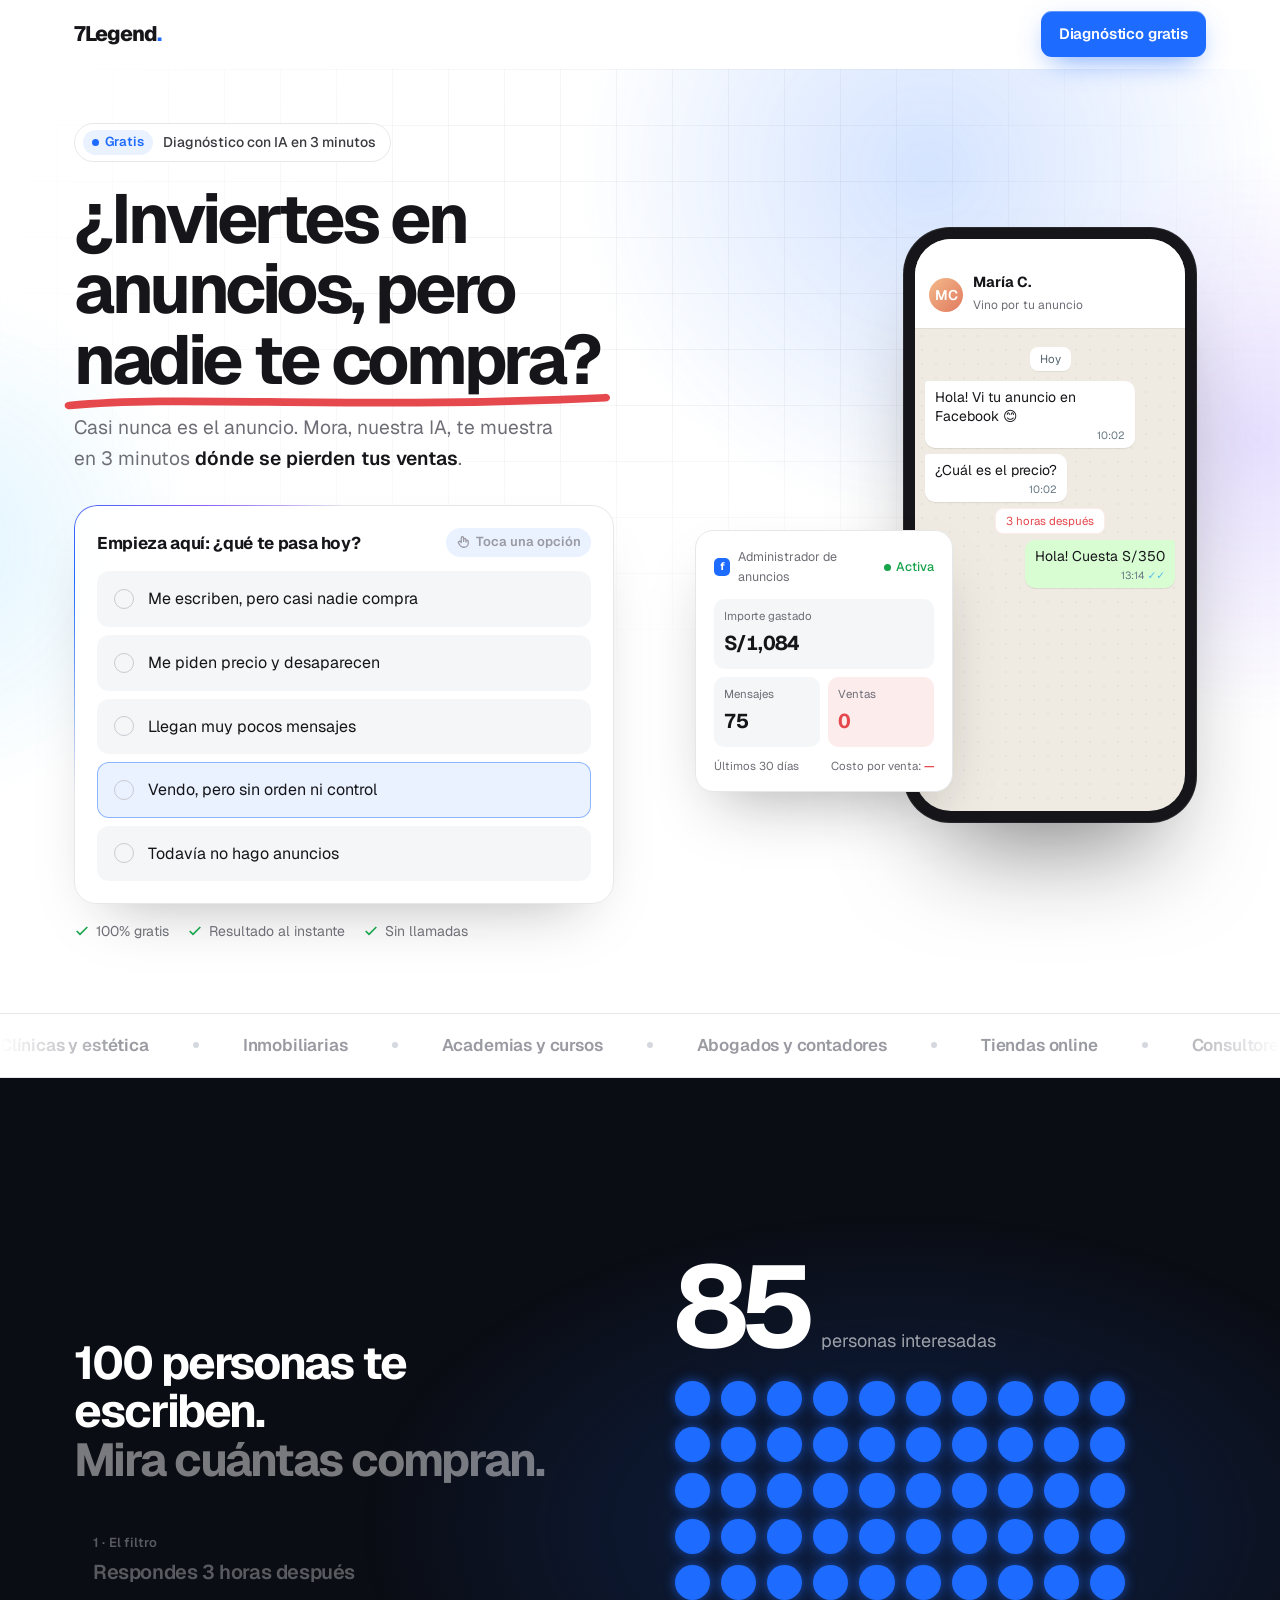
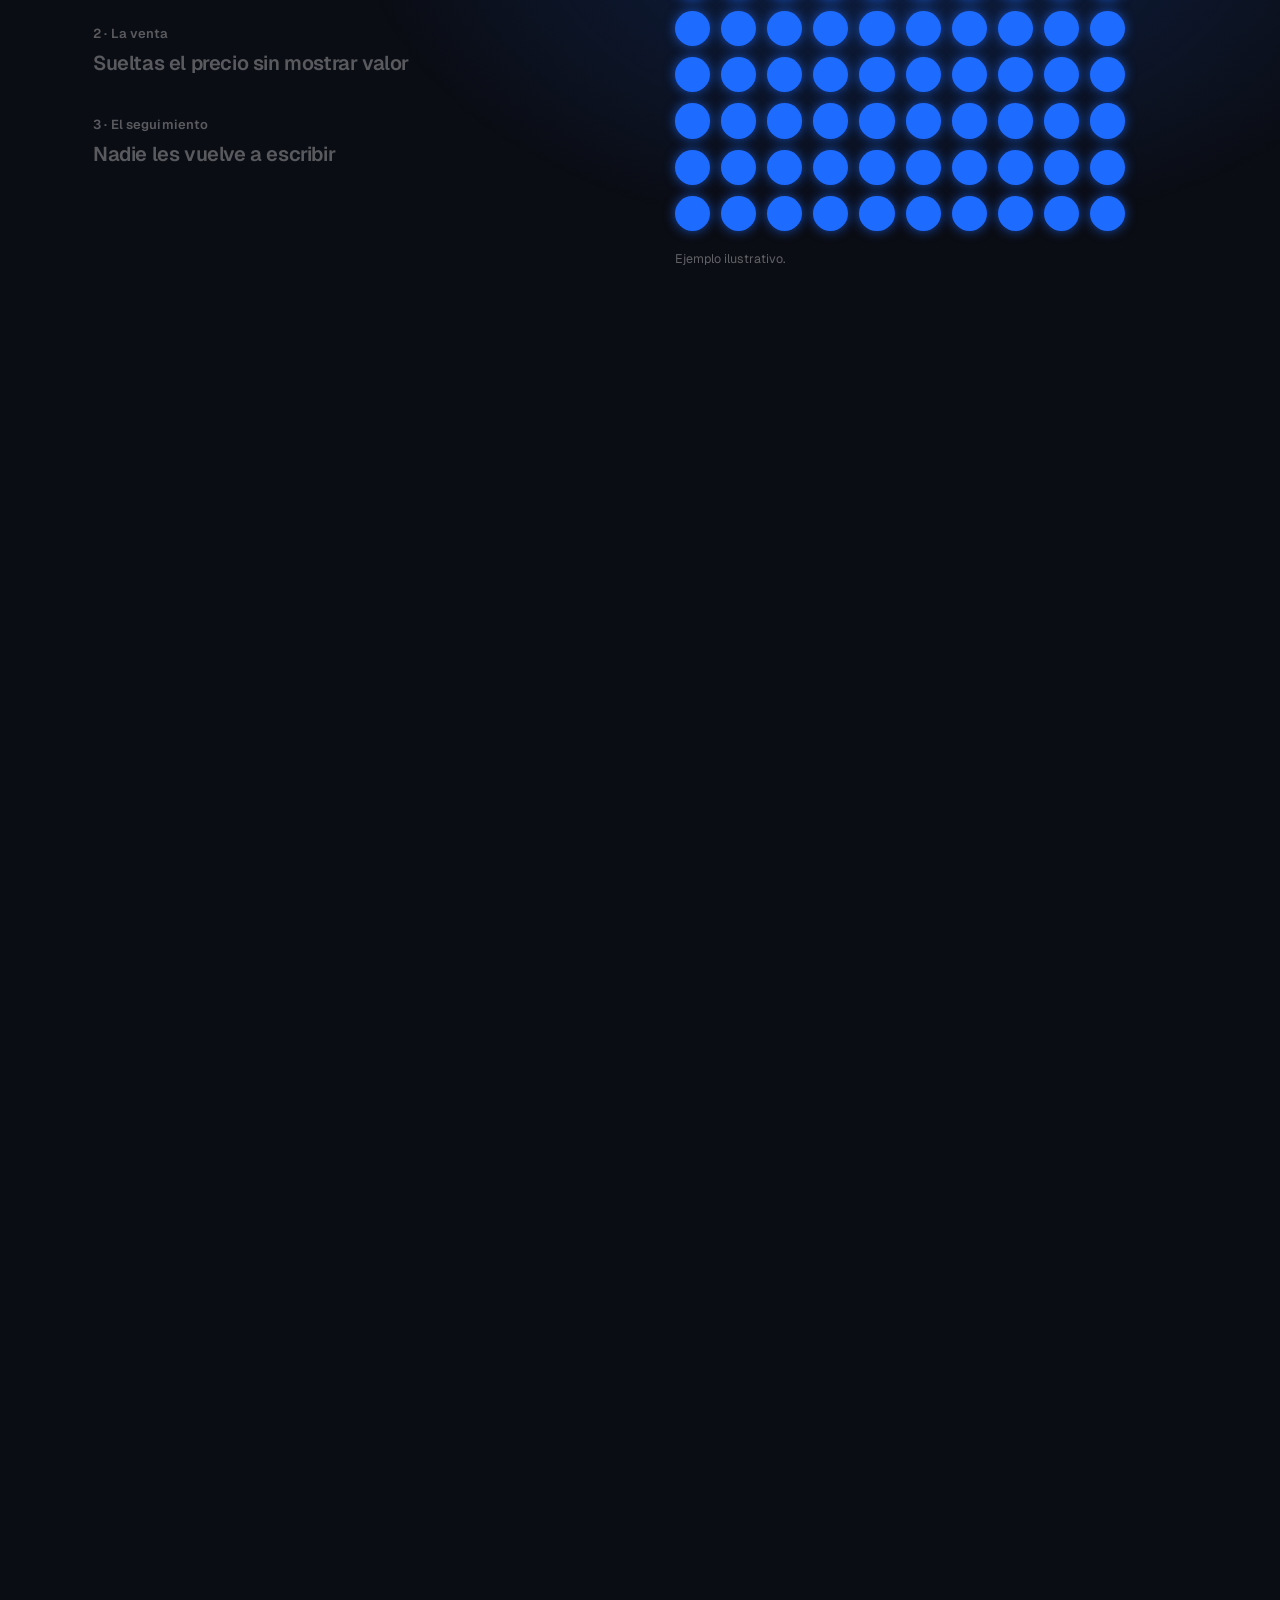
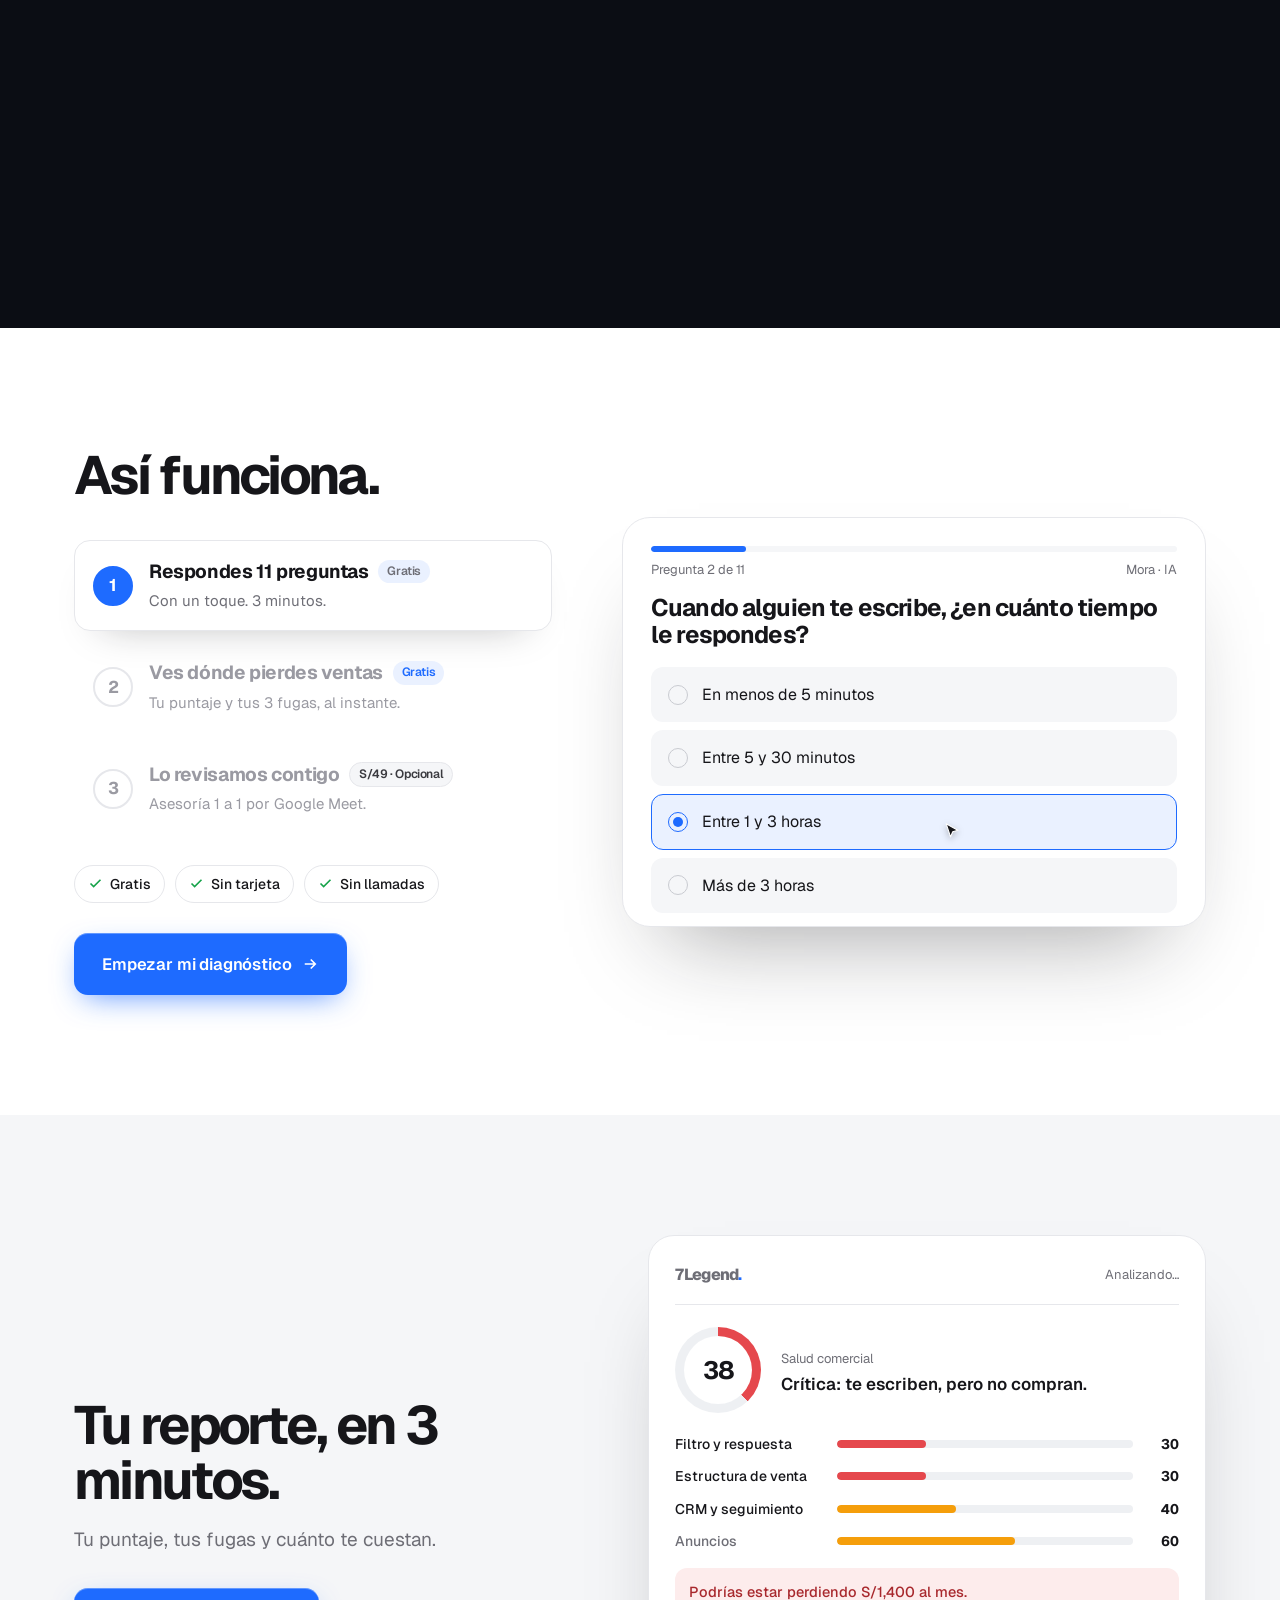
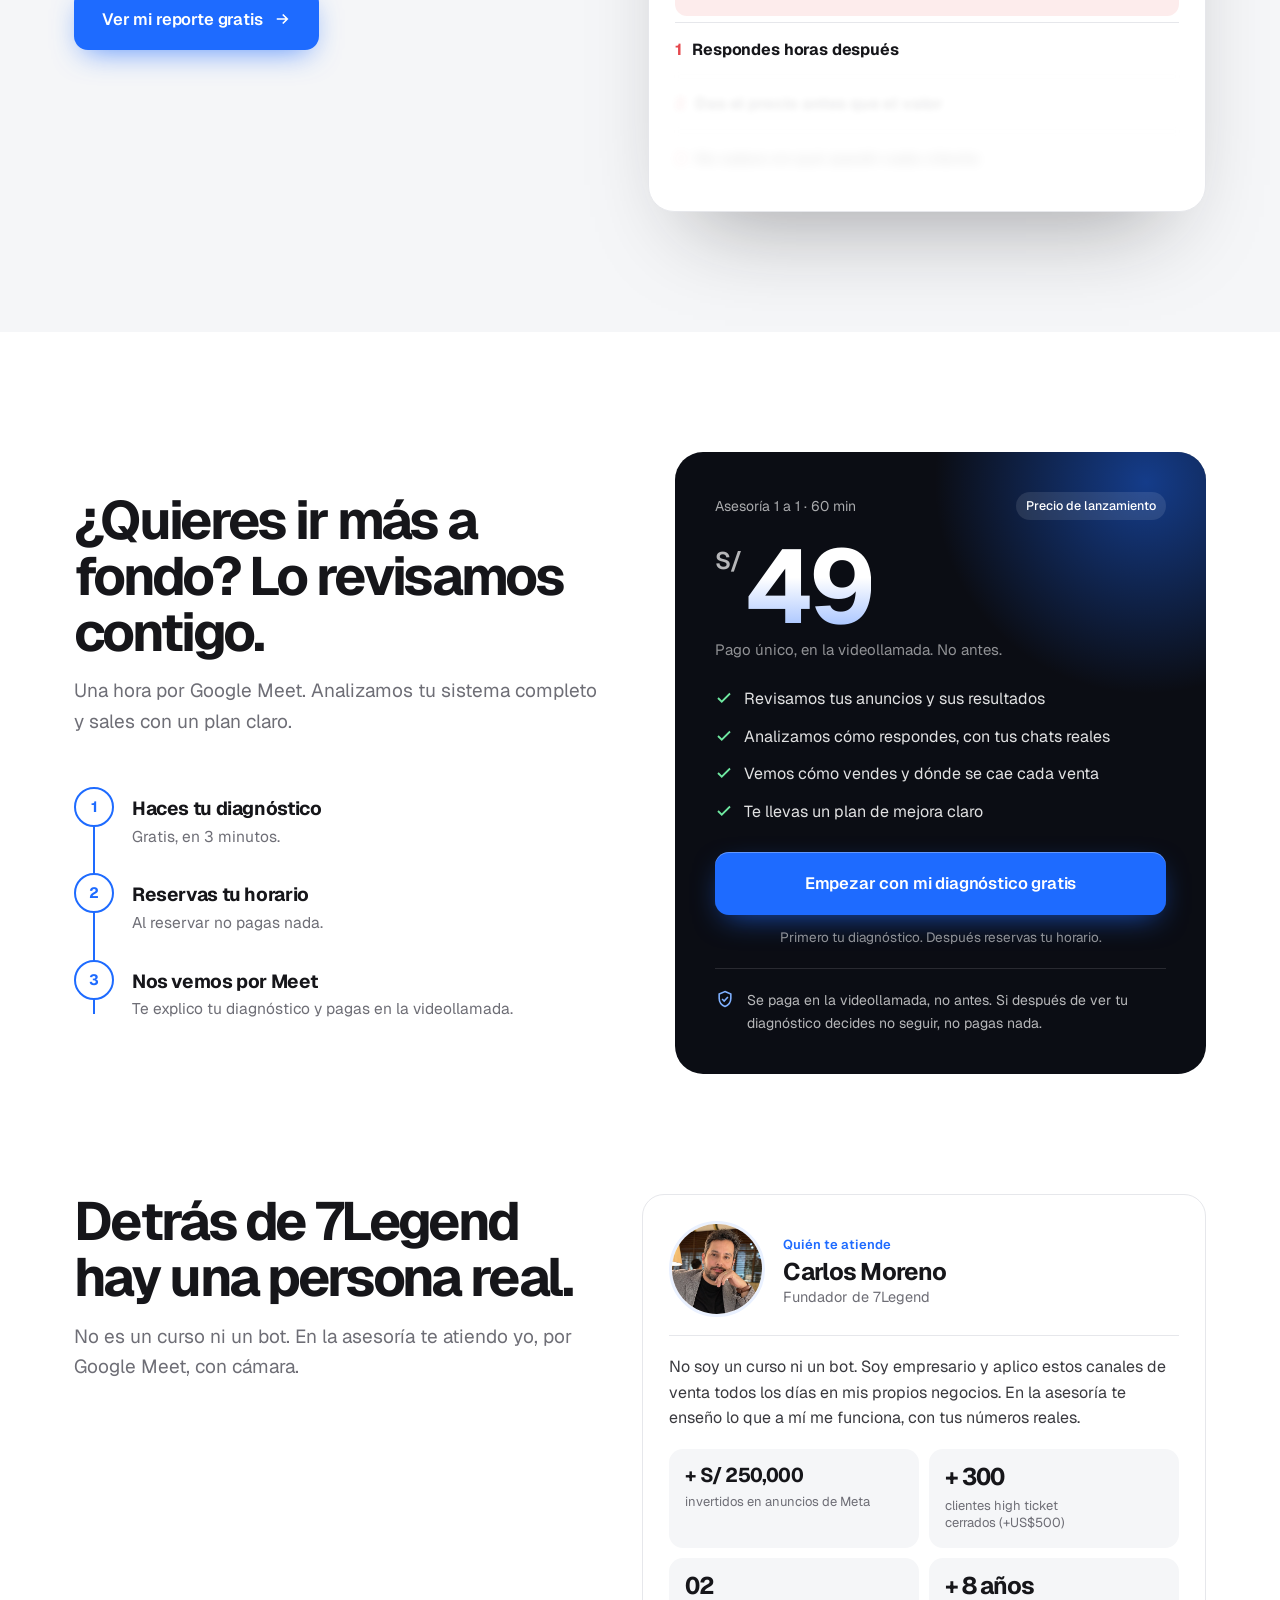
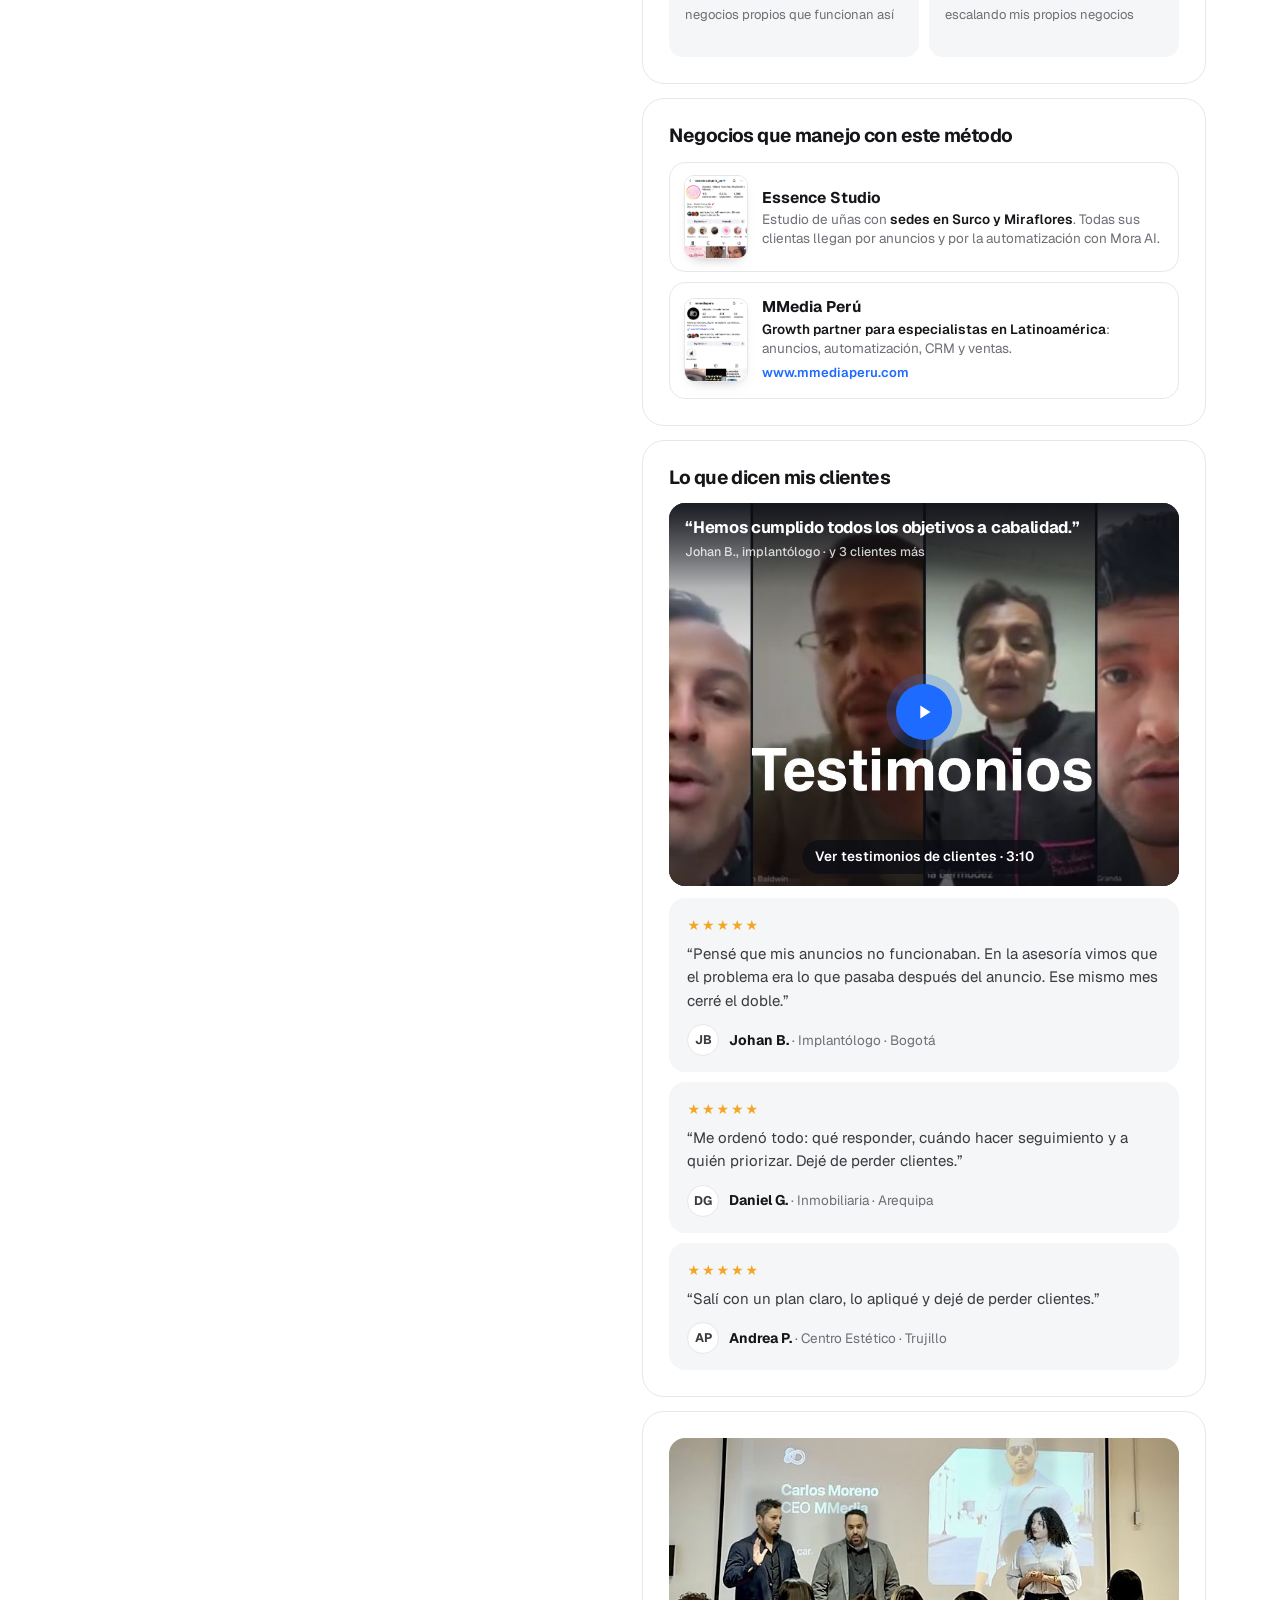
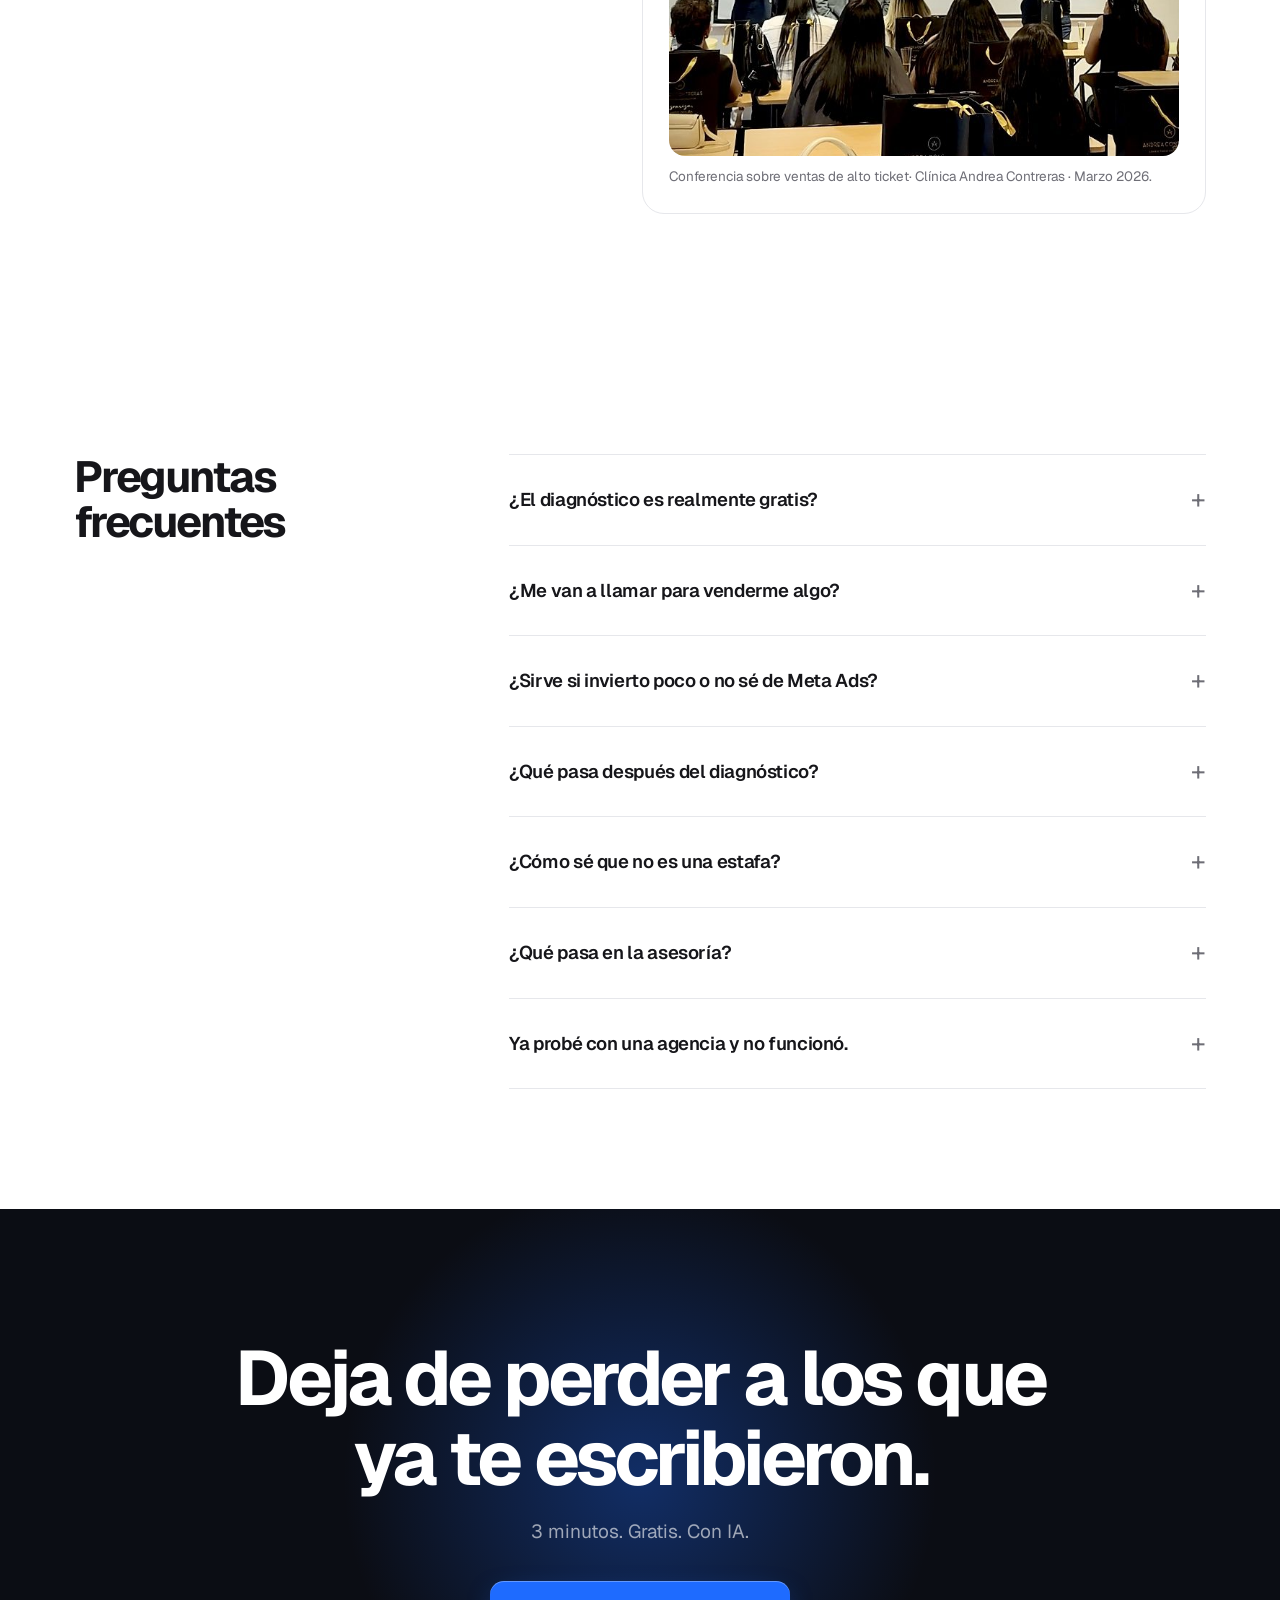
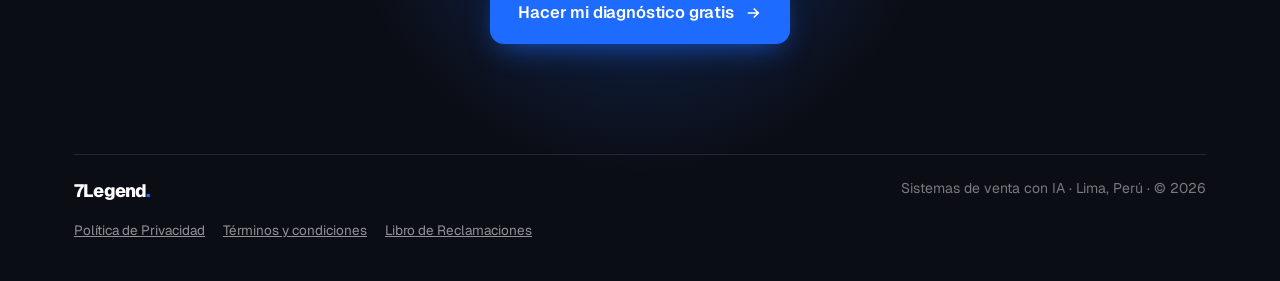
==== commit 266ee9ca: "Update index.html" ====
--- a/index.html
+++ b/index.html
@@ -26,10 +26,13 @@
 <link href="https://fonts.googleapis.com/css2?family=Geist:wght@400;500;600;700;800&display=swap" rel="stylesheet">
 
 <script src="config.js"></script>
+<script>/* modo prueba: abre la web con ?prueba=1 → no envía nada a Meta, Clarity ni a las visitas (dura toda la sesión; ?prueba=0 lo apaga) */
+(function(){try{var q=new URLSearchParams(location.search).get('prueba');if(q==='1')sessionStorage.setItem('7l_prueba','1');if(q==='0')sessionStorage.removeItem('7l_prueba');window.PRUEBA=sessionStorage.getItem('7l_prueba')==='1';}catch(e){window.PRUEBA=/[?&]prueba=1/.test(location.search);}
+if(window.PRUEBA&&window.CFG){CFG.PIXEL_ID='';CFG.CLARITY_ID='';var b=document.createElement('div');b.textContent='Modo prueba: no cuenta en Meta ni en tus estadísticas';b.style.cssText='position:fixed;left:50%;bottom:10px;transform:translateX(-50%);z-index:9999;background:#F59E0B;color:#fff;font:600 12.5px system-ui;padding:6px 12px;border-radius:999px;pointer-events:none';document.addEventListener('DOMContentLoaded',function(){document.body.appendChild(b);});}})();</script>
 <script>/* visitas por anuncio → panel */
 window.ssg=function(k){try{return sessionStorage.getItem(k)||''}catch(e){return ''}};
 (function(){try{
-  if(!window.CFG||!CFG.API_URL||!/^https?:/.test(CFG.API_URL)) { window.vis=function(){}; return; }
+  if(window.PRUEBA||!window.CFG||!CFG.API_URL||!/^https?:/.test(CFG.API_URL)) { window.vis=function(){}; return; }
   var ss=sessionStorage, p=new URLSearchParams(location.search), U={};
   ['utm_source','utm_campaign','utm_content'].forEach(function(k){ U[k]=p.get(k)||ss.getItem('7l_'+k)||''; if(p.get(k)) ss.setItem('7l_'+k,p.get(k)); });
   var sid=ss.getItem('7l_sid'); if(!sid){ sid=Date.now().toString(36)+Math.random().toString(36).slice(2,8); ss.setItem('7l_sid',sid); }
@@ -1385,9 +1388,8 @@
   c.acepta_privacidad=true; c.acepta_marketing=$('c_mkt').checked;
   enviando=true; c.whatsapp=tel.length===9?'51'+tel:tel; Object.assign(A,c);
   const p=new URLSearchParams(location.search), eid='lead_'+Date.now(); window._eid=eid;
-  const datos={...A, event_id:eid, utm_source:p.get('utm_source')||ssg('7l_utm_source')||'', utm_campaign:p.get('utm_campaign')||ssg('7l_utm_campaign')||'', utm_content:p.get('utm_content')||ssg('7l_utm_content')||'', fbclid:p.get('fbclid')||'', url:location.href};
+  const datos={...A, event_id:eid, prueba:!!window.PRUEBA, utm_source:window.PRUEBA?'prueba':p.get('utm_source')||ssg('7l_utm_source')||'', utm_campaign:window.PRUEBA?'PRUEBA':(p.get('utm_campaign')||ssg('7l_utm_campaign')||''), utm_content:window.PRUEBA?'PRUEBA':(p.get('utm_content')||ssg('7l_utm_content')||''), fbclid:p.get('fbclid')||'', url:location.href};
   delete datos._listo;
-  track('Lead',{content_name:'diagnostico'},eid);
   i=PREG.length; avance(); $('bq').style.width='100%';
   analiza();
   const minimo=new Promise(r=>setTimeout(r,reduce?300:5200));
@@ -1399,6 +1401,9 @@
     if(!r||!Array.isArray(r.hallazgos)||!r.hallazgos.length) throw 0;
   }catch(e){ r=respaldo(A); }
   await minimo;
+  r.califica=calificaRegla(A); // regla única de 7Legend (también en n8n)
+  /* a Meta solo le contamos como "Lead" al que califica: así aprende a buscar negocios que pueden pagar */
+  try{ if(window.fbq){ if(r.califica) fbq('track','Lead',{content_name:'diagnostico'},{eventID:eid}); else fbq('trackCustom','DiagnosticoNoCalifica',{content_name:'diagnostico'},{eventID:eid}); } }catch(e){}
   respaldoLead(r);
   A._listo=true; enviando=false; resultado(r);
 }
@@ -1412,6 +1417,14 @@
   setTimeout(()=>{ els[3].classList.remove('act'); els[3].classList.add('ok'); }, 4800);
 }
 
+/* ¿Califica para la asesoría? Debe cumplir al menos 2 de 3: ticket de S/100 o más, factura S/3,000 o más al mes,
+   invierte S/300 o más en anuncios. Si factura S/10,000 o más, califica siempre. (Misma regla en n8n.) */
+function calificaRegla(a){
+  const tk=a.ticket||'', fa=a.facturacion||'', inv=a.inversion||'';
+  if(/S\/10,000 – S\/30,000|Más de S\/30,000/.test(fa)) return true;
+  const n=[tk&&!/Menos de S\/100/.test(tk), fa&&!/Menos de S\/3,000/.test(fa), /S\/300 – S\/1,000|S\/1,000 – S\/3,000|Más de S\/3,000/.test(inv)].filter(Boolean).length;
+  return n>=2;
+}
 function respaldo(a){
   const P=pilares(a), O=['filtro','ventas','crm','anuncios'];
   let el=O.filter(k=>P[k]<70); O.forEach(k=>{ if(!el.includes(k)) el.push(k); }); el=el.slice(0,3);
@@ -1428,7 +1441,7 @@
       :{titulo:'Tu anuncio atrae a cualquiera',detalle:'Llegan mensajes, pero no siempre de quien puede pagarte. Se ajusta al final.'}
   };
   const s=Math.round(P.filtro*.3+P.ventas*.3+P.crm*.2+P.anuncios*.2);
-  const califica=!/Menos de S\/3,000/.test(a.facturacion||'')||/S\/300 – S\/1,000|S\/1,000 – S\/3,000|Más de S\/3,000/.test(a.inversion||'');
+  const califica=calificaRegla(a);
   return {puntaje:s,nivel:s<40?'Crítico':s<60?'En riesgo':'Mejorable',titular:'Te escriben, pero la venta se pierde después del mensaje.',pilares:P,hallazgos:el.map(k=>({...R[k],pilar:k})),perdida_estimada:'',califica,lead_id:''};
 }
 
@@ -1441,7 +1454,7 @@
       hallazgos:(r.hallazgos||[]).map(x=>'• '+x.titulo).join('\n'), pilares:pilTxt(r.pilares||pilares(A)), utm_campaign:p.get('utm_campaign')||ssg('7l_utm_campaign')||'', utm_content:p.get('utm_content')||ssg('7l_utm_content')||''};
     delete lead._listo;
     const ck=n=>(document.cookie.match('(?:^|; )'+n+'=([^;]+)')||[])[1]||'';
-    Object.assign(lead,{event_id:window._eid||'',fbp:ck('_fbp'),fbc:ck('_fbc')||(p.get('fbclid')?'fb.1.'+Date.now()+'.'+p.get('fbclid'):''),ua:navigator.userAgent,url:location.href.split('#')[0]});
+    Object.assign(lead,{prueba:!!window.PRUEBA,event_id:window._eid||'',fbp:ck('_fbp'),fbc:ck('_fbc')||(p.get('fbclid')?'fb.1.'+Date.now()+'.'+p.get('fbclid'):''),ua:navigator.userAgent,url:location.href.split('#')[0]});
     const reporte={titular:r.titular||'',puntaje:r.puntaje||'',nivel:r.nivel||'',pilares:r.pilares||pilares(A),hallazgos:(r.hallazgos||[]).slice(0,3).map(x=>({titulo:x.titulo,detalle:x.detalle})),perdida_estimada:r.perdida_estimada||'',califica:r.califica!==false};
     const body=JSON.stringify({action:'respaldo',lead,reporte});
     if(CFG.API_URL&&CFG.API_URL.startsWith('http')) fetch(CFG.API_URL,{method:'POST',body,keepalive:true,mode:'no-cors'}).catch(()=>{});
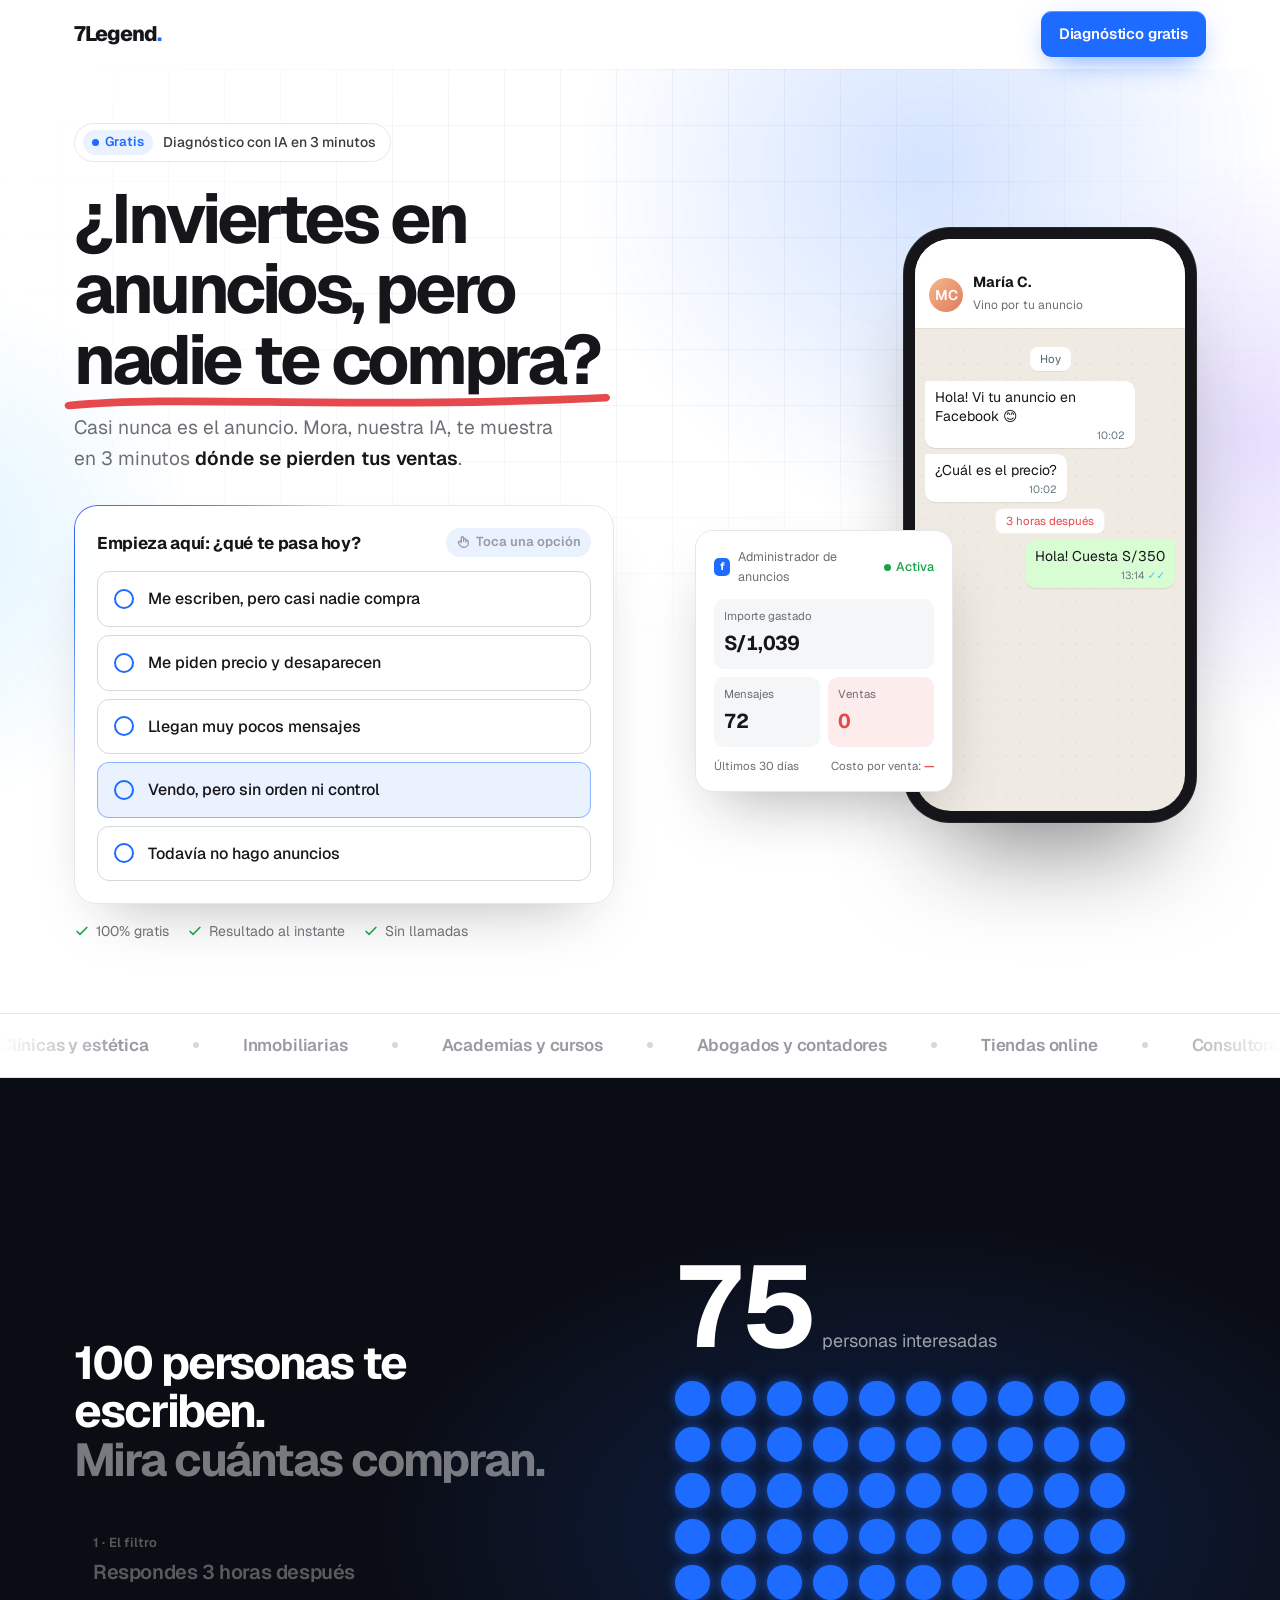
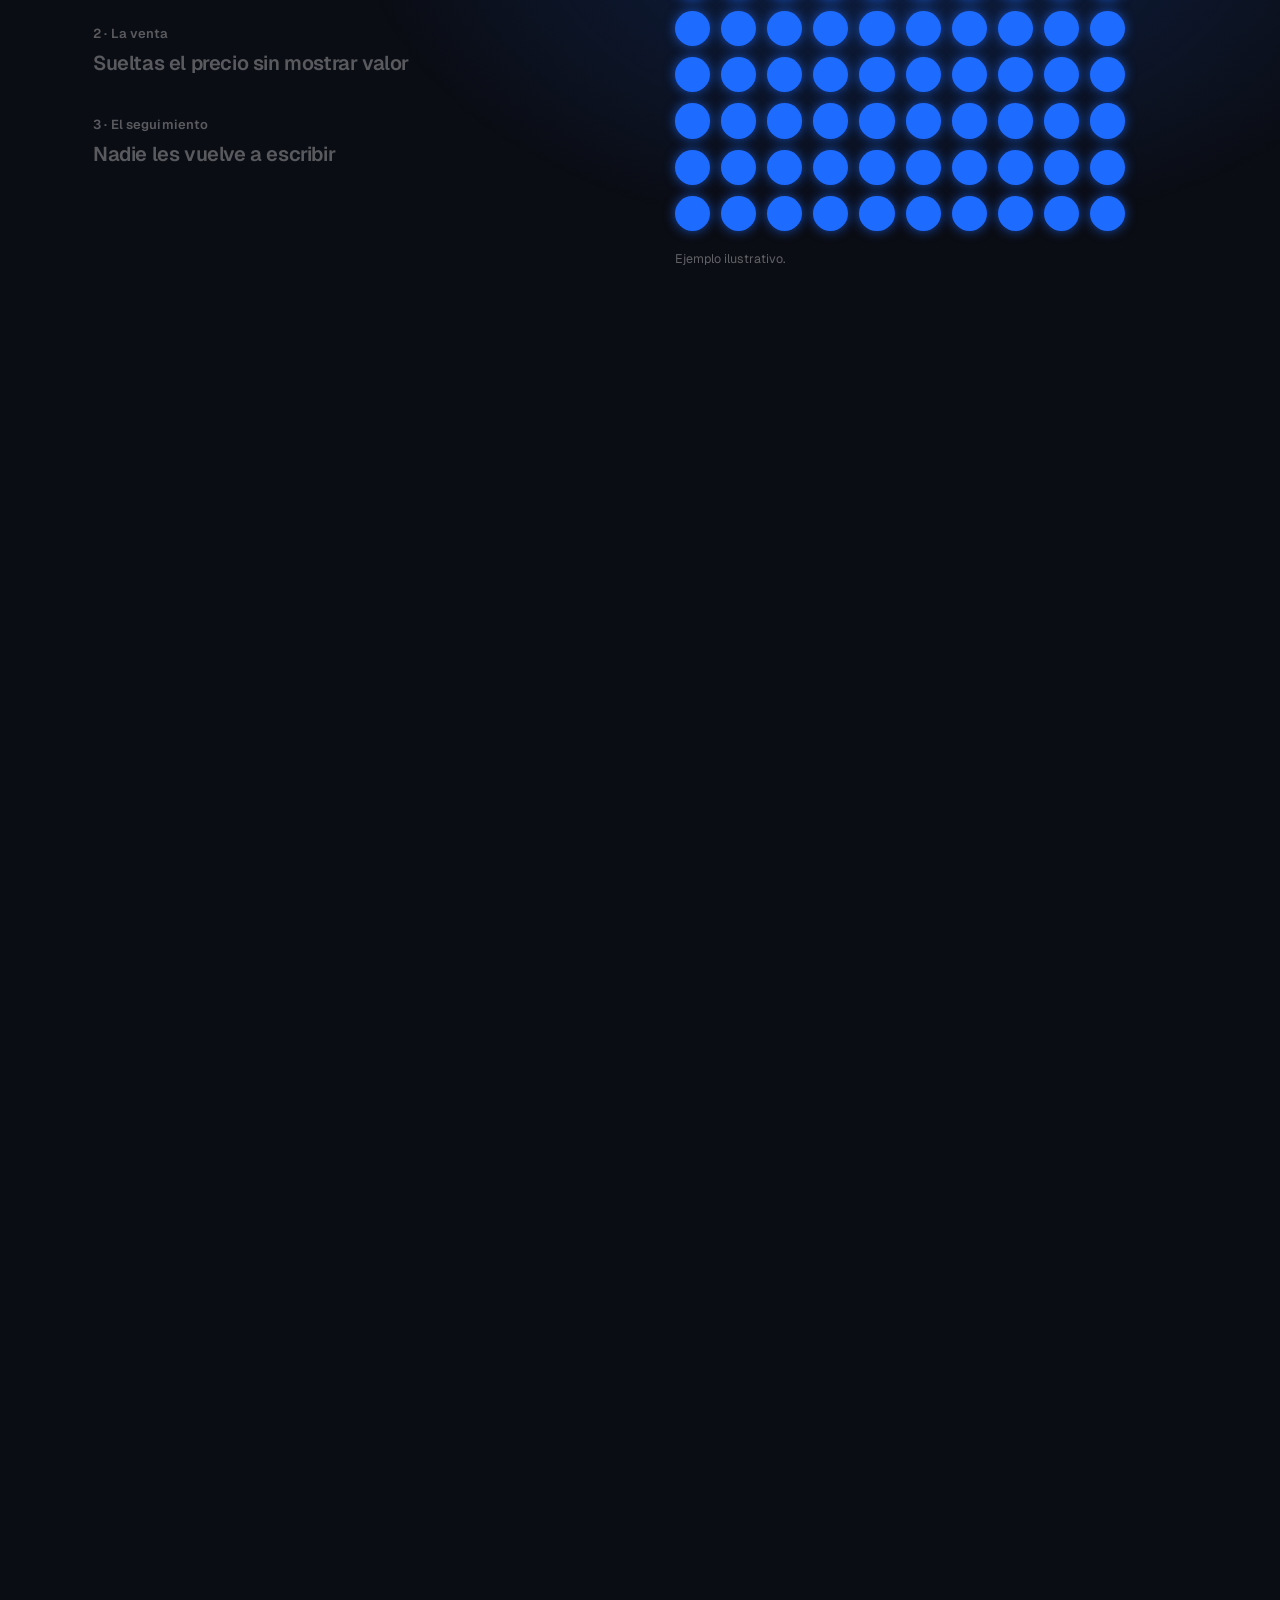
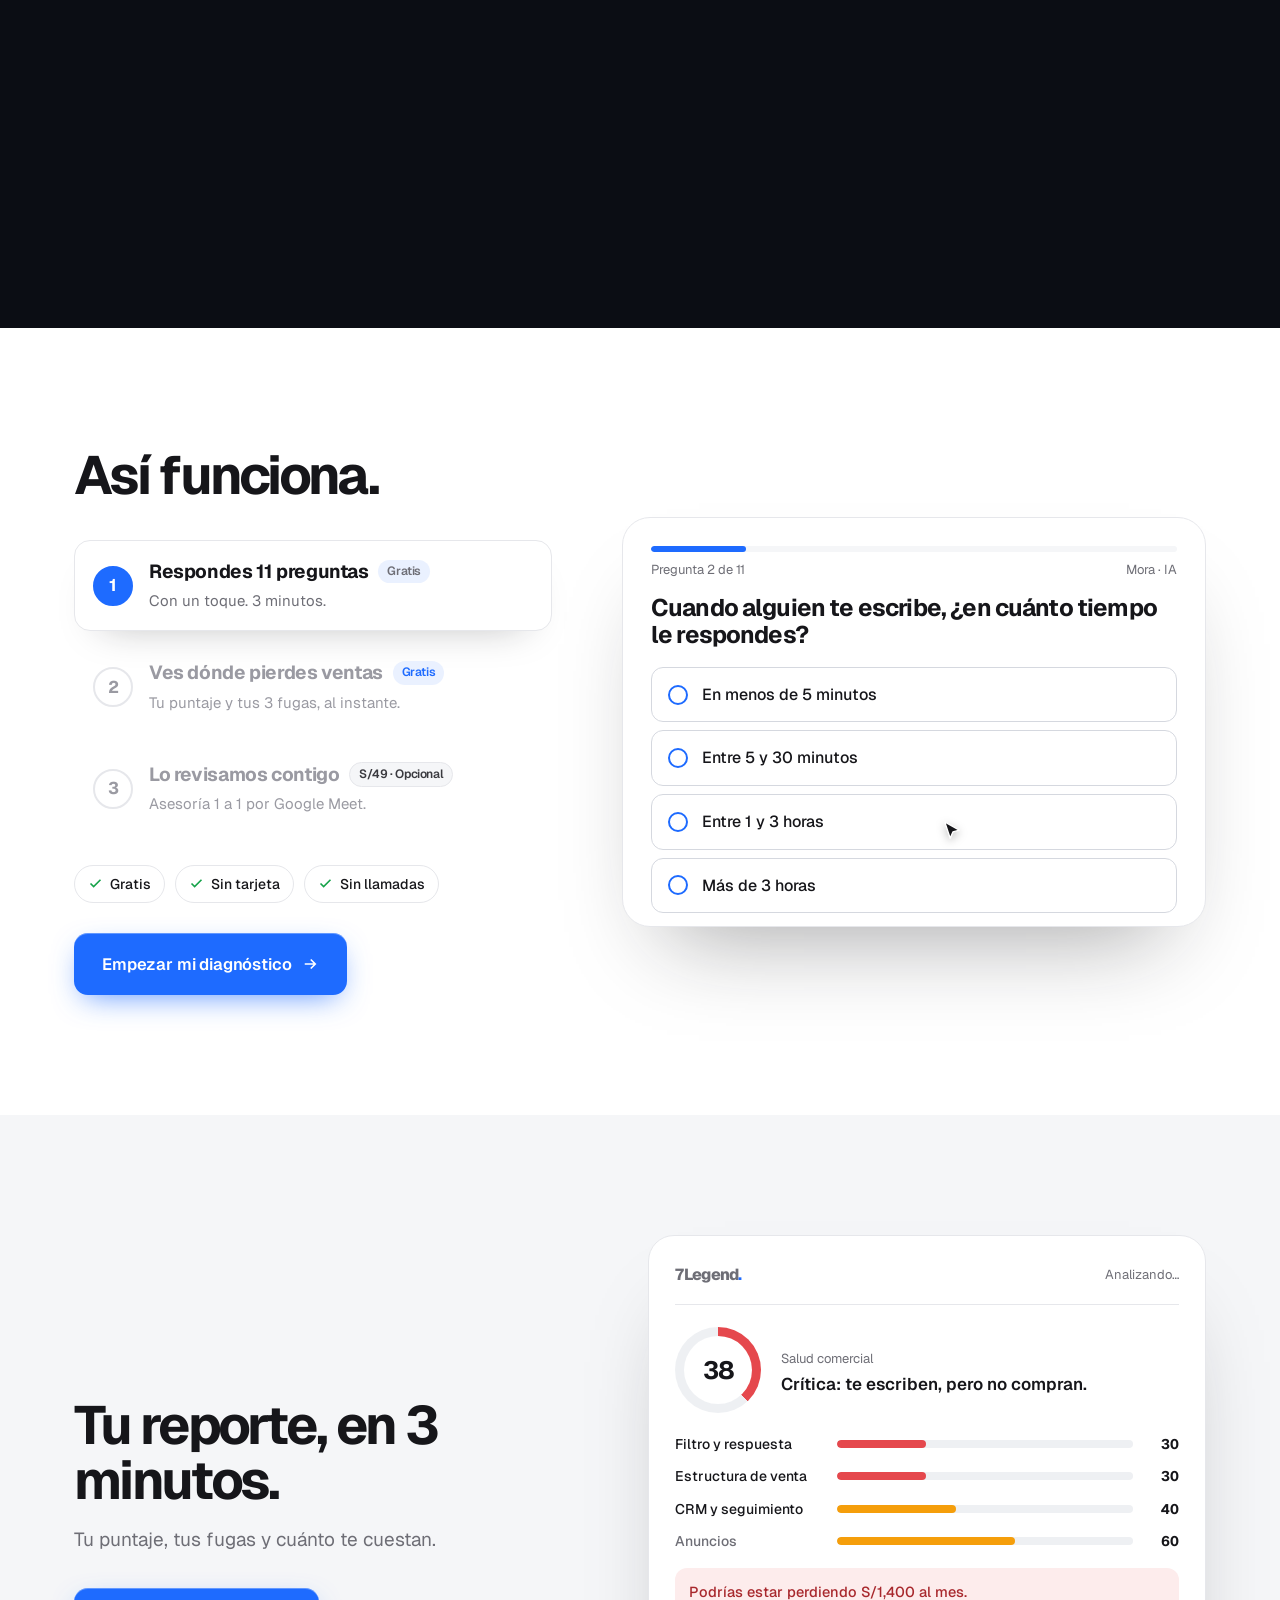
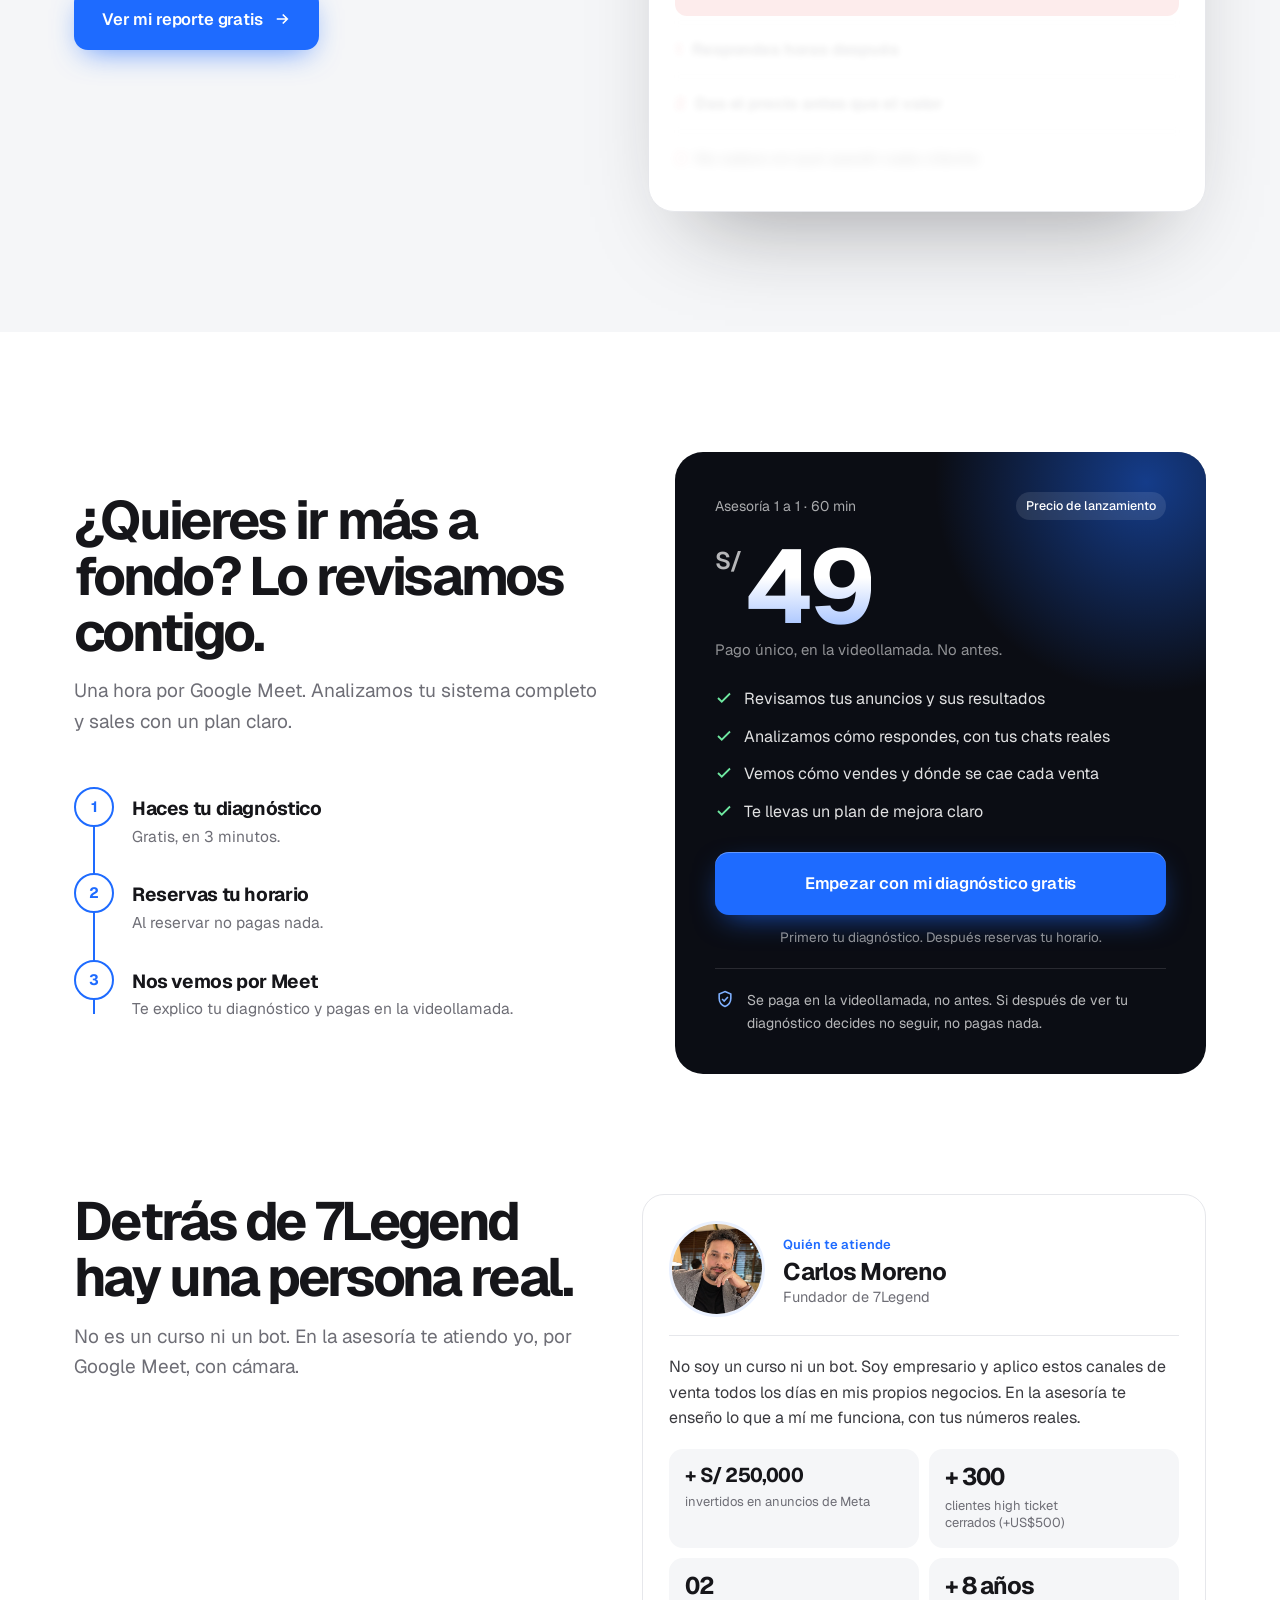
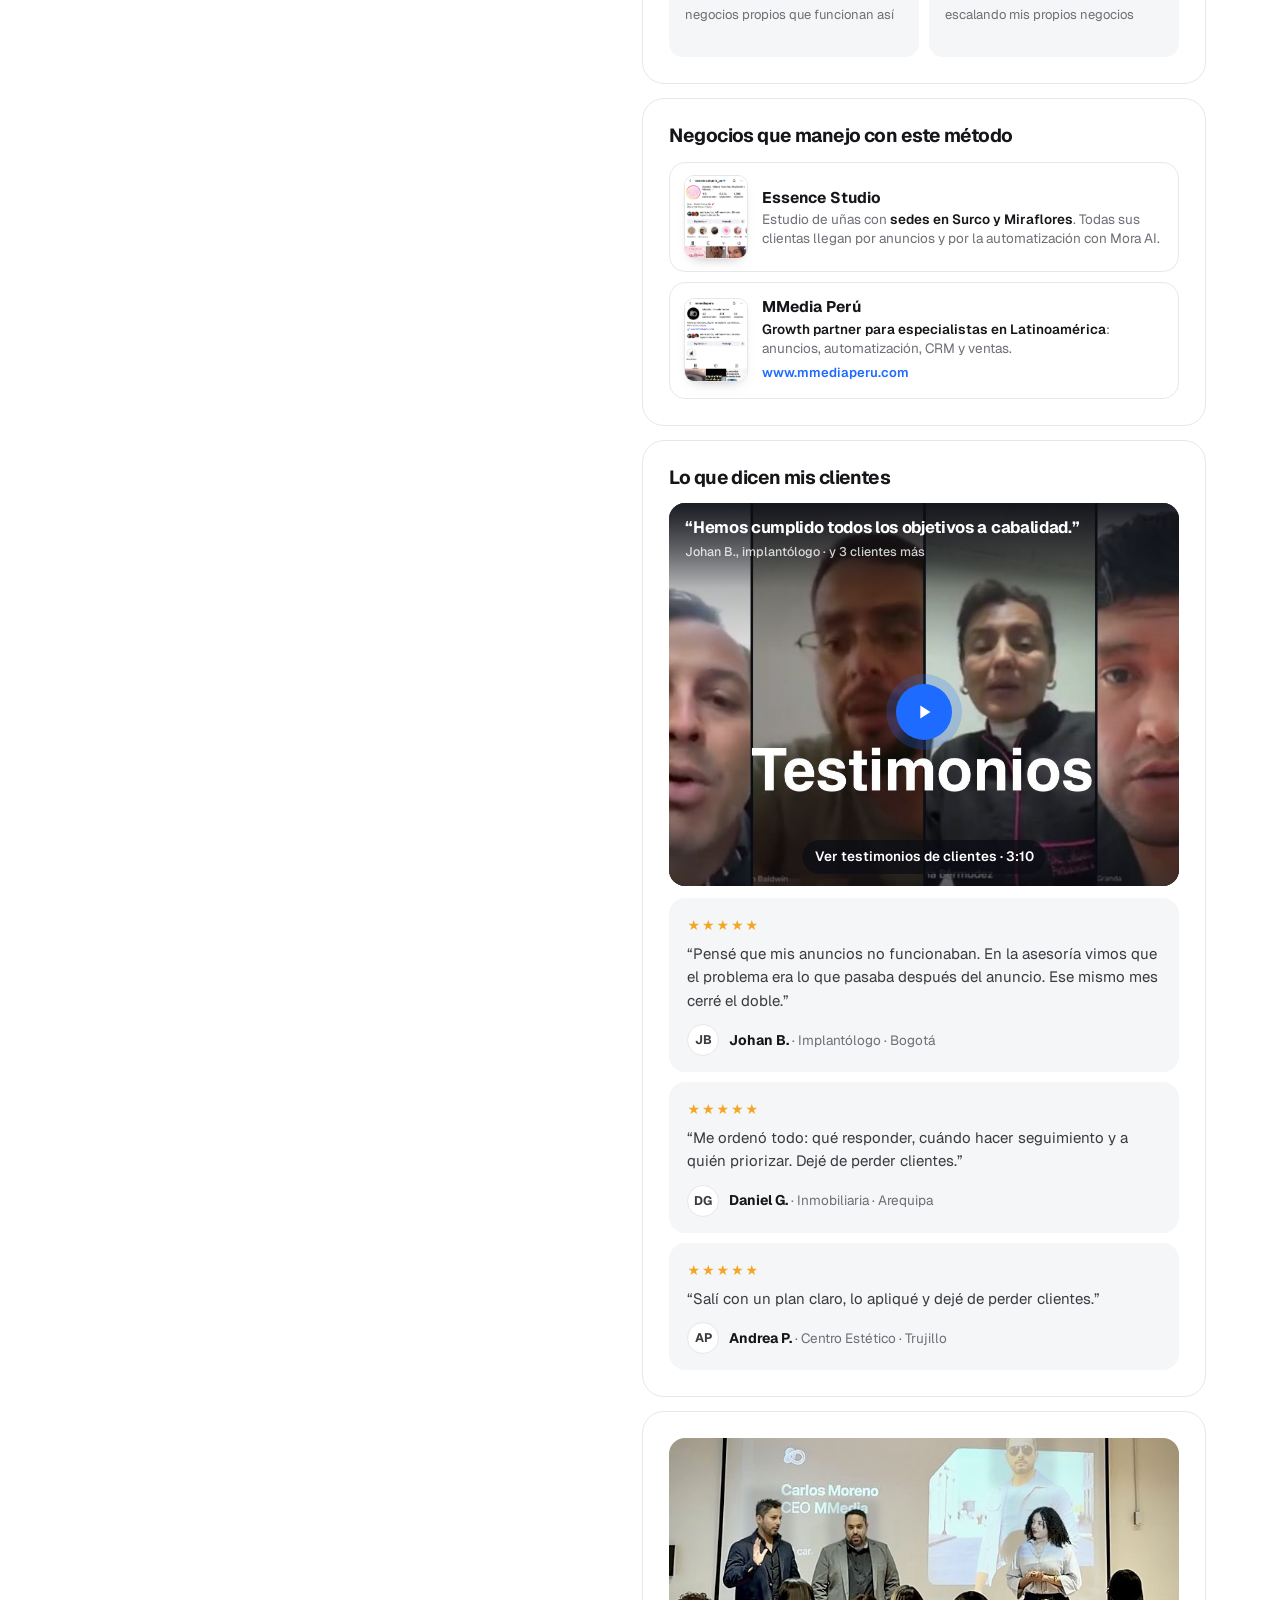
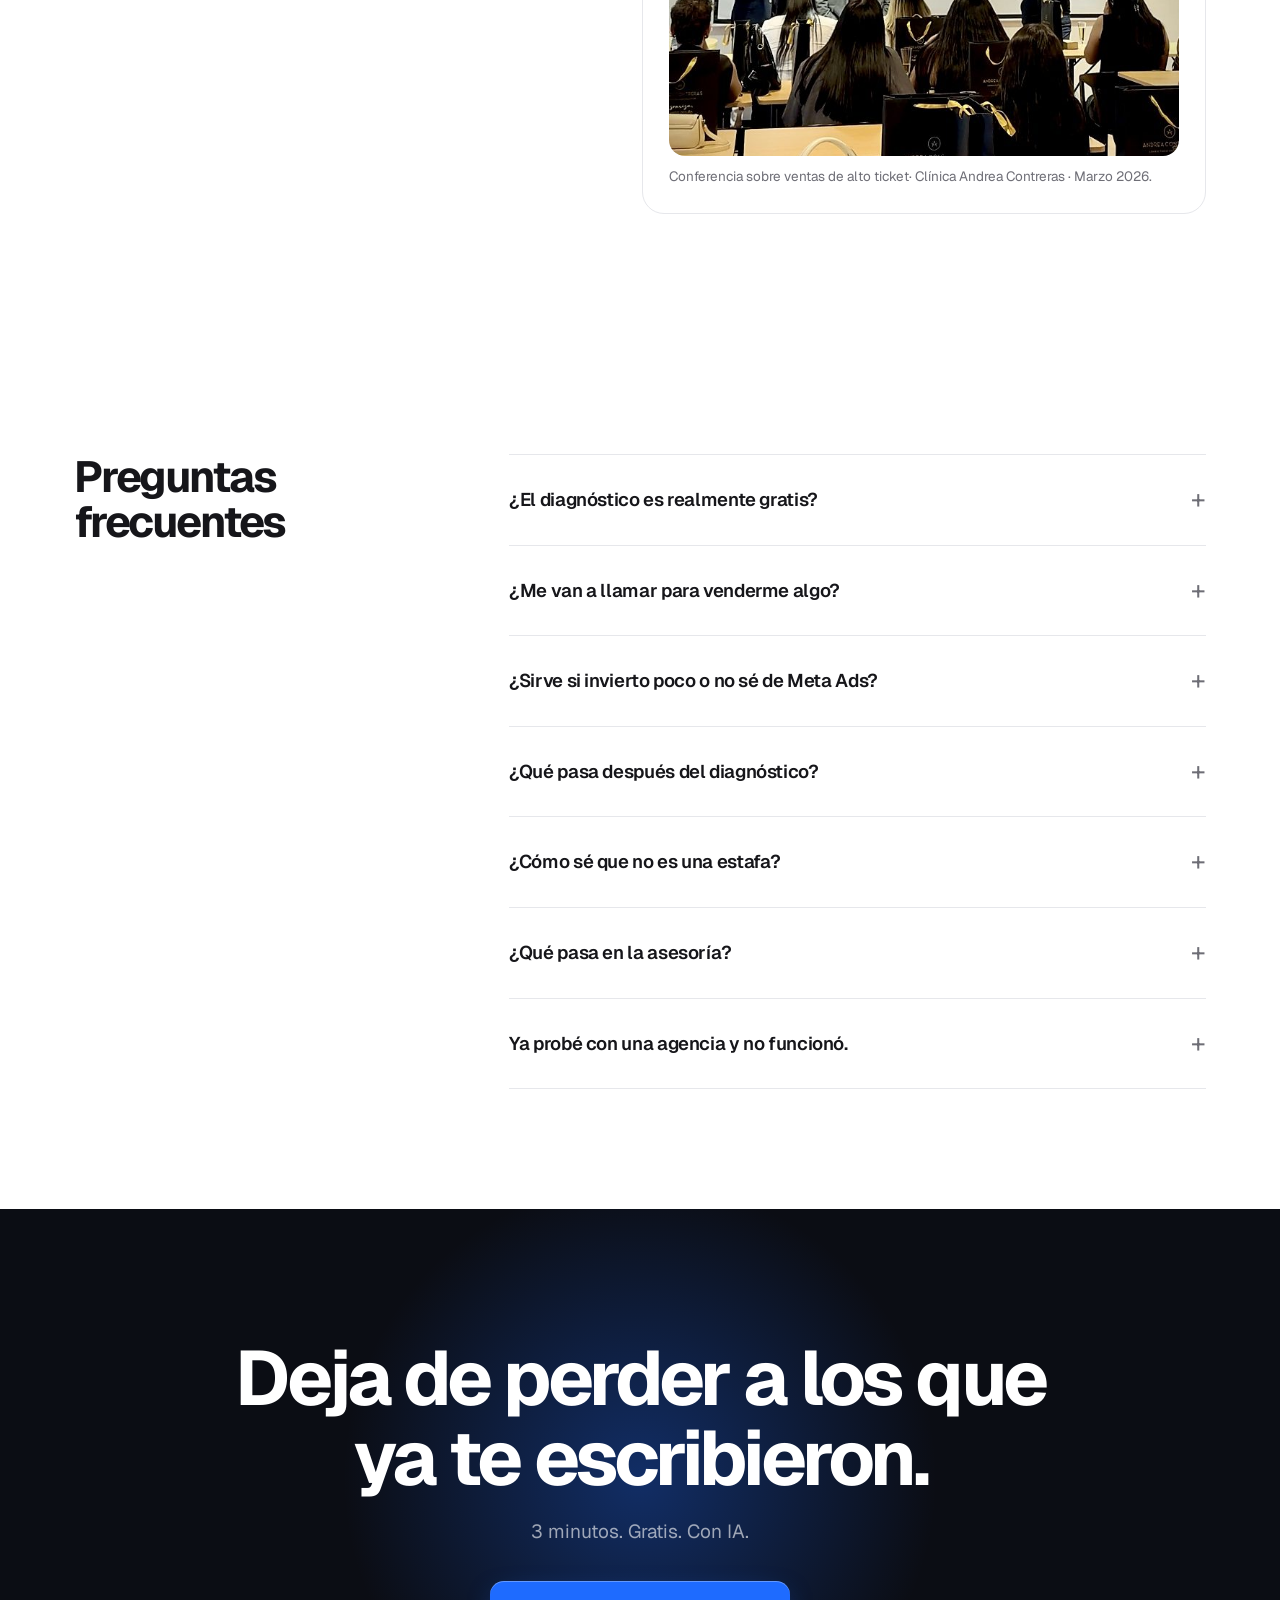
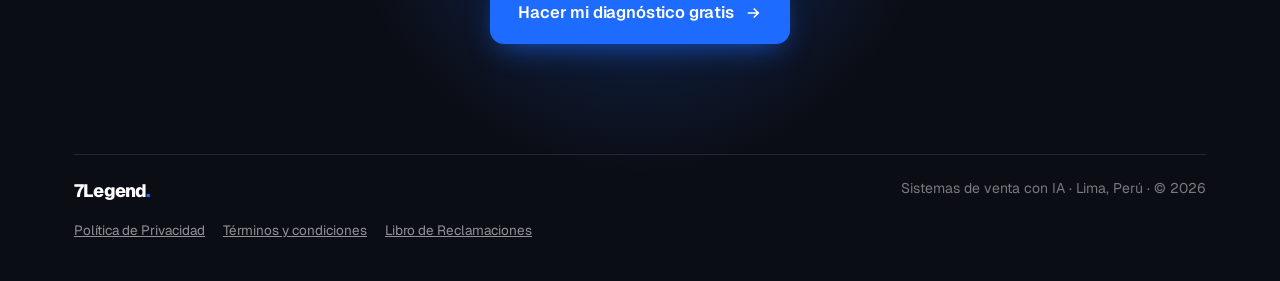
==== commit a564e4d0: "Update index.html" ====
--- a/index.html
+++ b/index.html
@@ -125,23 +125,23 @@
 @keyframes sube{to{opacity:1;transform:none;filter:none}}
 .trazo{position:relative;white-space:nowrap}
 .trazo svg{position:absolute;left:-2%;bottom:-.12em;width:104%;height:.32em;overflow:visible}
-.trazo path{fill:none;stroke:var(--rojo);stroke-width:7;stroke-linecap:round;stroke-dasharray:420;stroke-dashoffset:420;animation:dibuja 1s var(--ease) 1.5s forwards}
+.trazo path{fill:none;stroke:var(--rojo);stroke-width:7;stroke-linecap:round;stroke-dasharray:420;stroke-dashoffset:420;animation:dibuja .9s var(--ease) .8s forwards}
 @keyframes dibuja{to{stroke-dashoffset:0}}
-.hero .sub{font-size:clamp(17px,1.5vw,19.5px);color:var(--gris);max-width:500px;opacity:0;animation:aparece .8s var(--ease) 1.1s forwards}
+.hero .sub{font-size:clamp(17px,1.5vw,19.5px);color:var(--gris);max-width:500px;opacity:0;animation:aparece .6s var(--ease) .35s forwards}
 .hero .sub strong{color:var(--tinta);font-weight:600}
 @keyframes aparece{from{opacity:0;transform:translateY(12px)}to{opacity:1;transform:none}}
 
 /* pregunta 1 dentro del hero */
 .arranque{margin-top:30px;background:rgba(255,255,255,.92);border:1px solid var(--linea);border-radius:22px;padding:22px;box-shadow:0 30px 60px -34px rgba(22,22,26,.35);max-width:540px;
-  opacity:0;animation:aparece .8s var(--ease) 1.35s forwards;position:relative}
+  position:relative}
 .arranque:before{content:"";position:absolute;inset:-1px;border-radius:23px;padding:1px;background:conic-gradient(from var(--ang,0deg),transparent 0 70%,var(--azul) 82%,#8B5CF6 90%,transparent 100%);
   -webkit-mask:linear-gradient(#000 0 0) content-box,linear-gradient(#000 0 0);-webkit-mask-composite:xor;mask-composite:exclude;animation:gira-borde 5s linear infinite;pointer-events:none}
 @property --ang{syntax:'<angle>';initial-value:0deg;inherits:false}
 @keyframes gira-borde{to{--ang:360deg}}
 .arranque .tit{display:flex;justify-content:space-between;align-items:baseline;gap:10px;margin-bottom:14px}
-.arranque .tit strong{font-size:17px;letter-spacing:-.02em}
+.arranque .tit strong{font-size:17px;letter-spacing:-.02em;color:var(--tinta)}
 .arranque .tit span{font-size:13px;color:var(--gris2);white-space:nowrap}
-.op{display:flex;align-items:center;gap:14px;width:100%;text-align:left;background:var(--suave);border:1px solid transparent;border-radius:12px;
+.op{display:flex;align-items:center;gap:14px;width:100%;text-align:left;background:#fff;border:1px solid #D5D8DF;color:var(--tinta);font-weight:500;border-radius:12px;
   padding:14px 16px;font-size:16px;cursor:pointer;margin-bottom:8px;transition:background .2s,border-color .2s,transform .25s var(--ease)}
 .op:last-child{margin-bottom:0}
 .op:hover{background:var(--azul-s);border-color:rgba(30,107,255,.35);transform:translateX(4px)}
@@ -154,10 +154,10 @@
 .toca svg{animation:toque 1.4s ease-in-out infinite}
 @keyframes toque{0%,100%{transform:translateY(0)}50%{transform:translateY(-3px) rotate(-8deg)}}
 .arranque.tocado .toca{display:none}
-.op .rd{width:20px;height:20px;border-radius:50%;border:1.5px solid #C9CBD1;flex:none;display:grid;place-items:center;transition:border-color .2s}
+.op .rd{width:20px;height:20px;border-radius:50%;border:2px solid var(--azul);flex:none;display:grid;place-items:center;transition:border-color .2s}
 .op.sel .rd{border-color:var(--azul)}
 .op.sel .rd:after{content:"";width:10px;height:10px;border-radius:50%;background:var(--azul)}
-.garantias{display:flex;flex-wrap:wrap;gap:18px;margin-top:16px;font-size:14px;color:var(--gris);opacity:0;animation:aparece .8s var(--ease) 1.6s forwards}
+.garantias{display:flex;flex-wrap:wrap;gap:18px;margin-top:16px;font-size:14px;color:var(--gris);opacity:0;animation:aparece .6s var(--ease) .5s forwards}
 .garantias span{display:flex;align-items:center;gap:6px}
 .garantias svg{color:var(--verde)}
 
@@ -1100,10 +1100,25 @@
 }
 
 /* ═════════ HERO ═════════ */
+/* titular según el anuncio (utm_content) */
+(function(){
+  let u=''; try{ u=decodeURIComponent((new URLSearchParams(location.search).get('utm_content')||'').replace(/\+/g,' ')); }catch(e){}
+  try{ if(u) sessionStorage.setItem('utm_ct',u); else u=sessionStorage.getItem('utm_ct')||''; }catch(e){}
+  const T=[
+    [/ANG1|Tragamonedas/i,'¿Pusiste anuncios, pero no vendes','lo suficiente?',null],
+    [/ANG2|Peri[oó]dico/i,'¿Inviertes en anuncios y','casi no vendes?',null],
+    [/ANG3|Precio/i,'¿Te piden precio y','desaparecen?','Casi nunca es el precio. Mora, nuestra IA, te muestra en 3 minutos <strong>por qué no te compran después de preguntar</strong>.']
+  ].find(x=>x[0].test(u));
+  if(!T) return;
+  const h1=$('titular'), tr=h1.querySelector('.trazo'), svg=tr.querySelector('svg');
+  h1.firstChild.textContent=T[1]+' '; tr.textContent=T[2]; tr.appendChild(svg);
+  if(T[3]){ const sub=document.querySelector('.hero .sub'); if(sub) sub.innerHTML=T[3]; }
+  document.title=h1.textContent.trim()+' Diagnóstico gratis | 7Legend';
+})();
 /* titular palabra por palabra */
 (function(){
   let k=0; const parte=(nodo)=>{ [...nodo.childNodes].forEach(n=>{
-    if(n.nodeType===3){ const f=document.createDocumentFragment(); n.textContent.split(/(\s+)/).forEach(w=>{ if(!w) return; if(/^\s+$/.test(w)){ f.appendChild(document.createTextNode(w)); return; } const s=document.createElement('span'); s.className='w'; s.textContent=w; s.style.animationDelay=(.15+k++*.07)+'s'; f.appendChild(s); }); n.replaceWith(f); }
+    if(n.nodeType===3){ const f=document.createDocumentFragment(); n.textContent.split(/(\s+)/).forEach(w=>{ if(!w) return; if(/^\s+$/.test(w)){ f.appendChild(document.createTextNode(w)); return; } const s=document.createElement('span'); s.className='w'; s.textContent=w; s.style.animationDelay=(.05+k++*.035)+'s'; f.appendChild(s); }); n.replaceWith(f); }
     else if(n.nodeType===1 && n.tagName!=='svg') parte(n);
   }); };
   parte($('titular'));
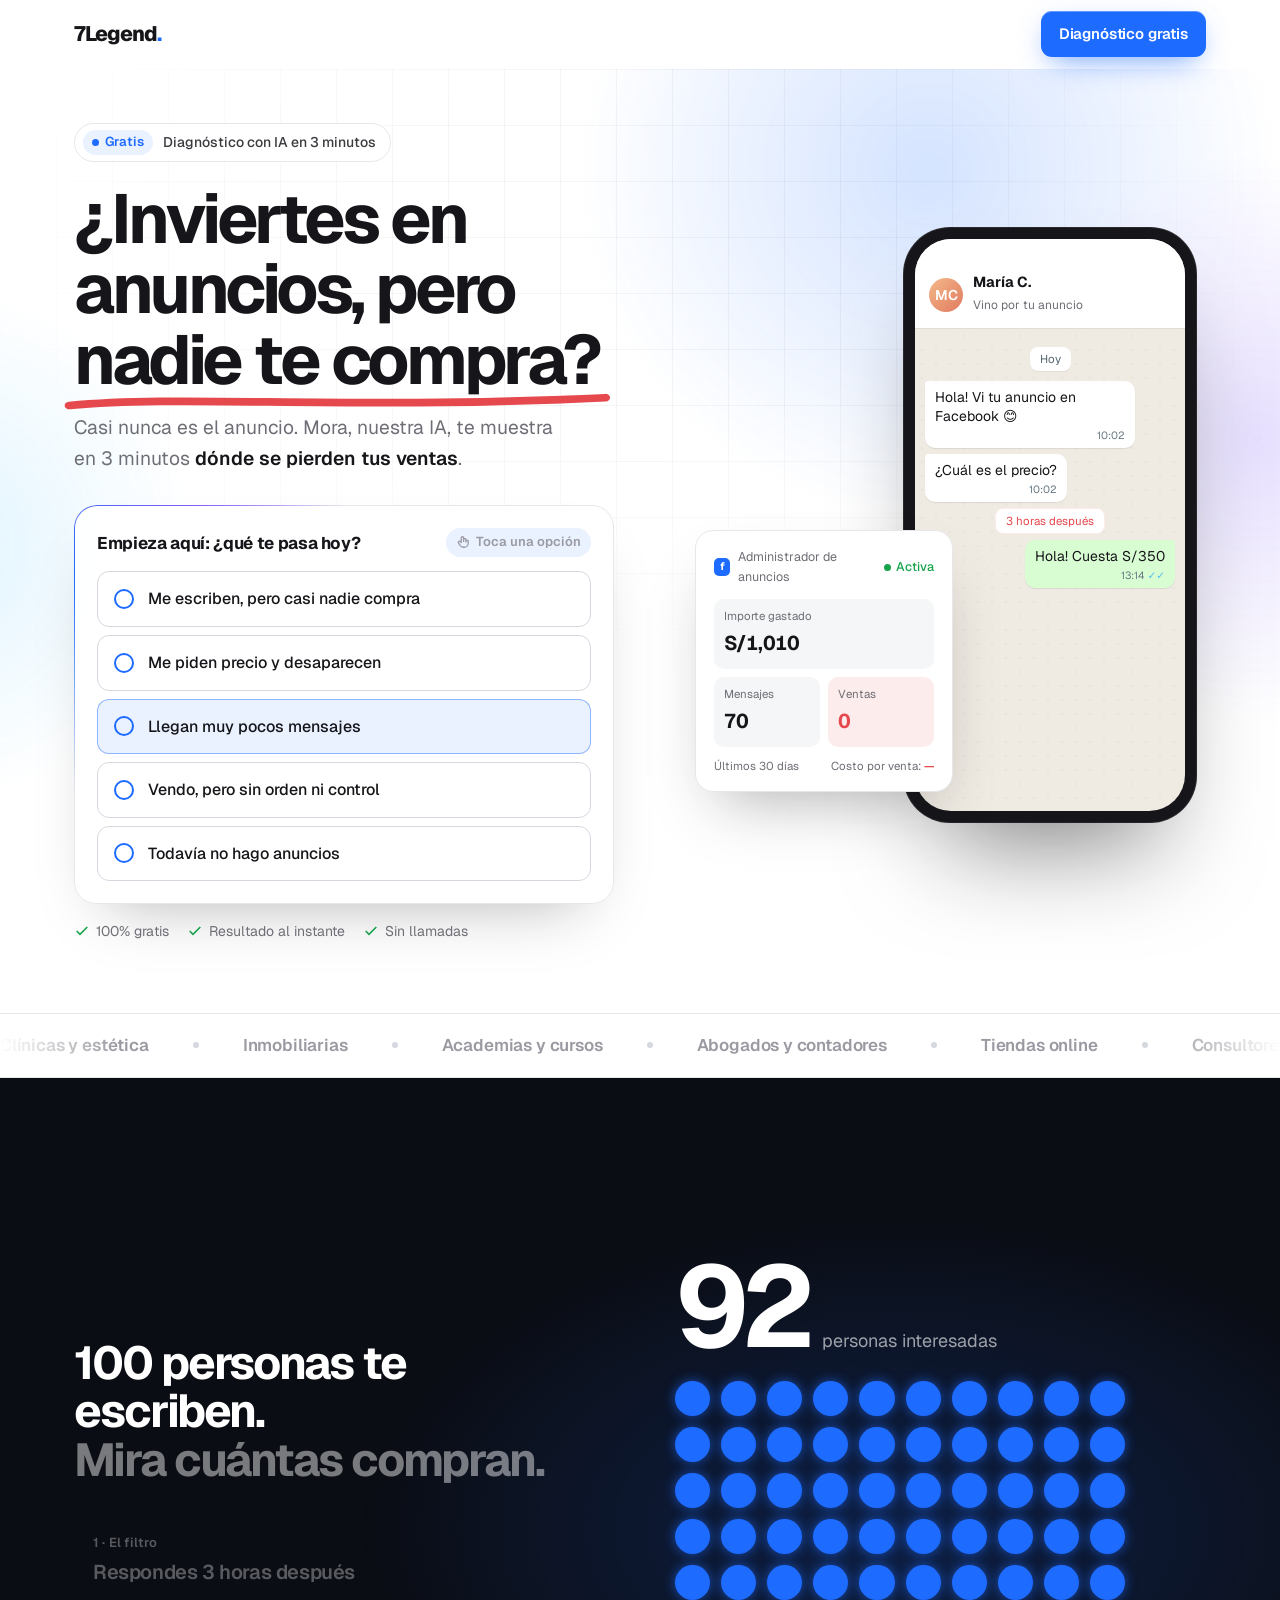
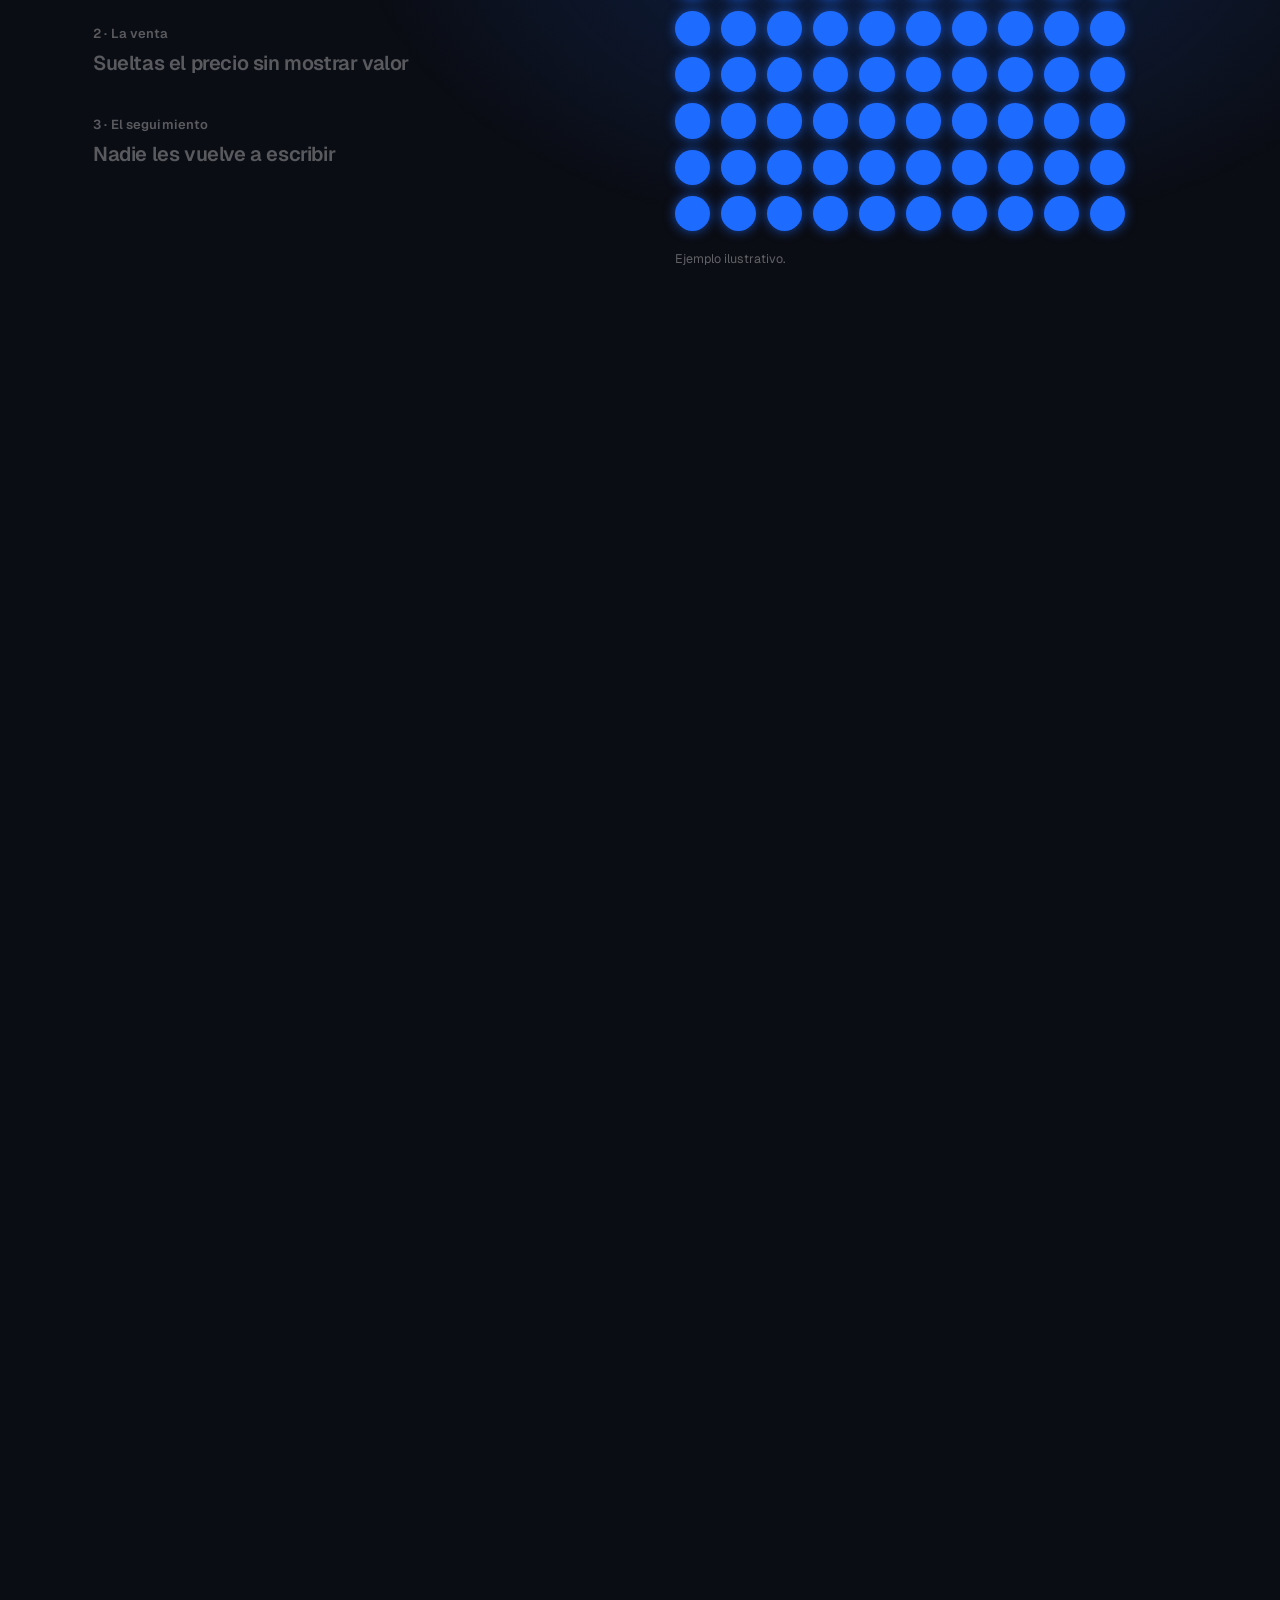
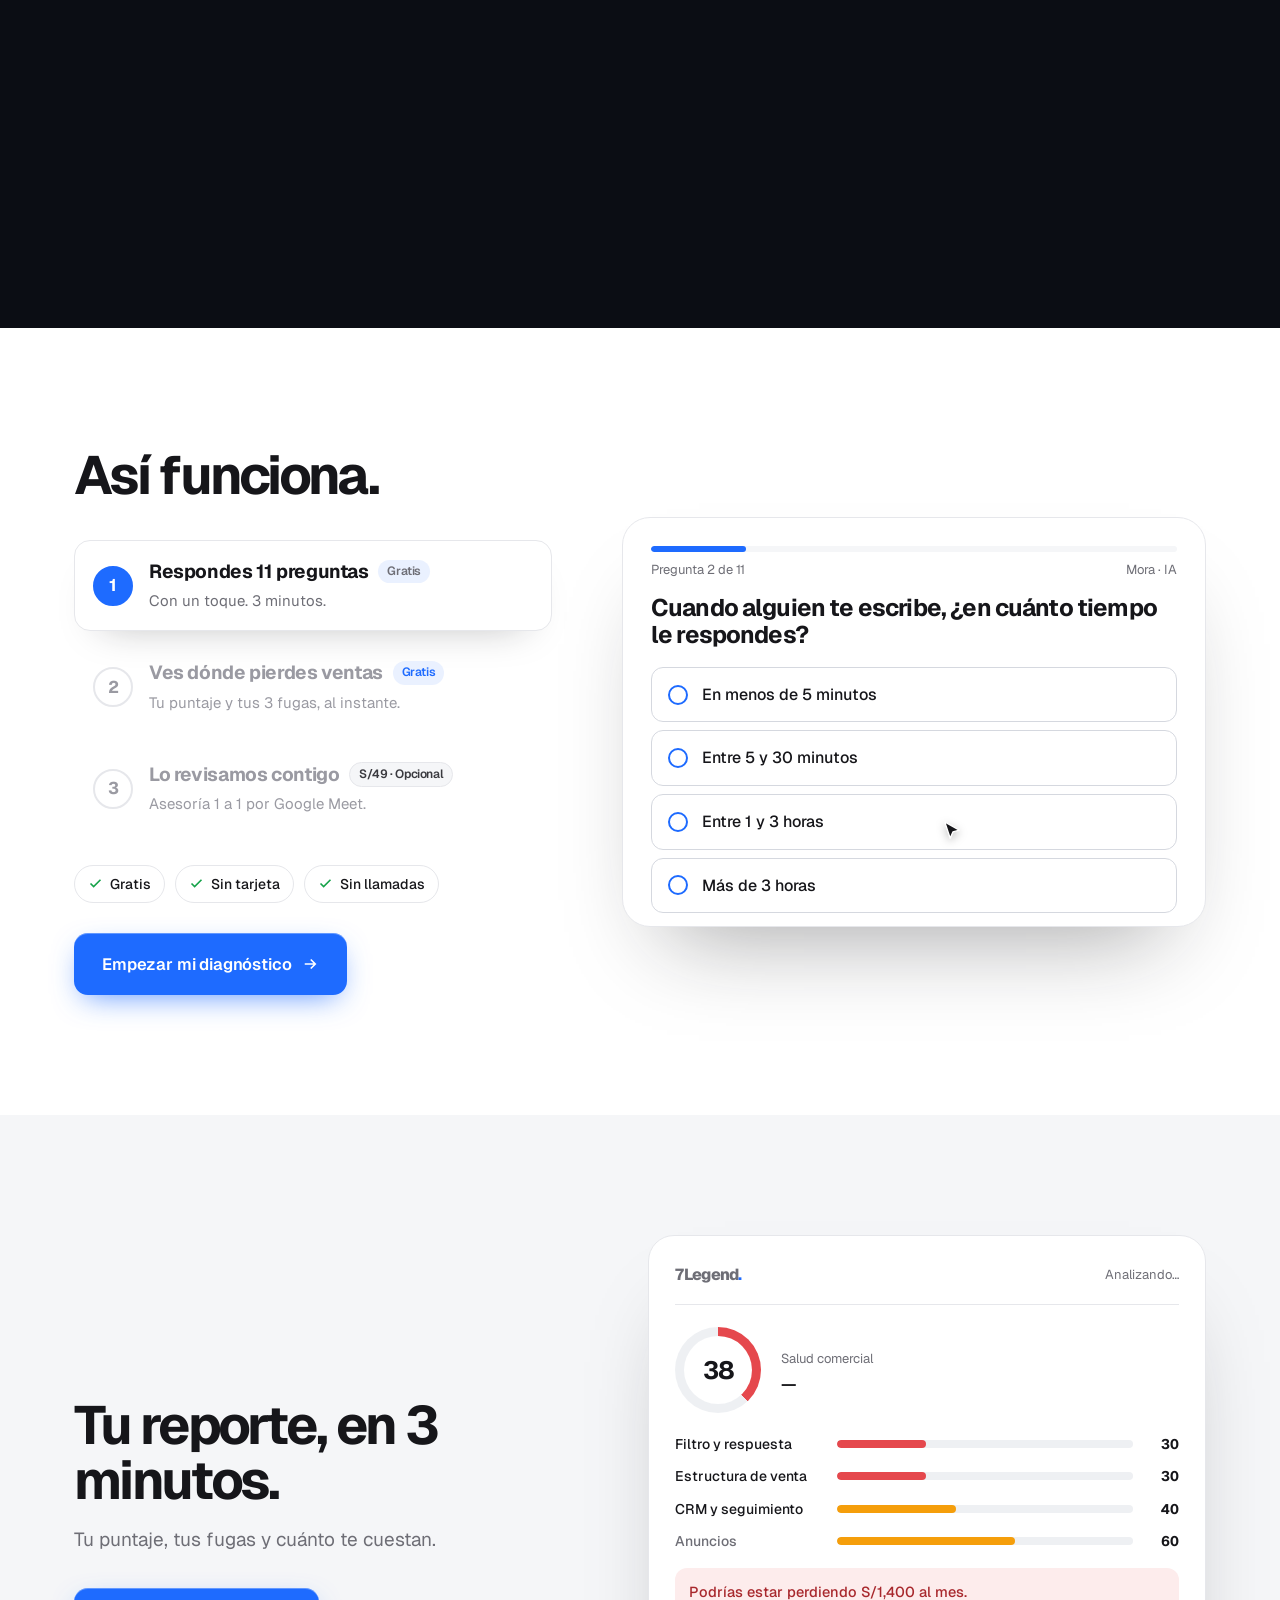
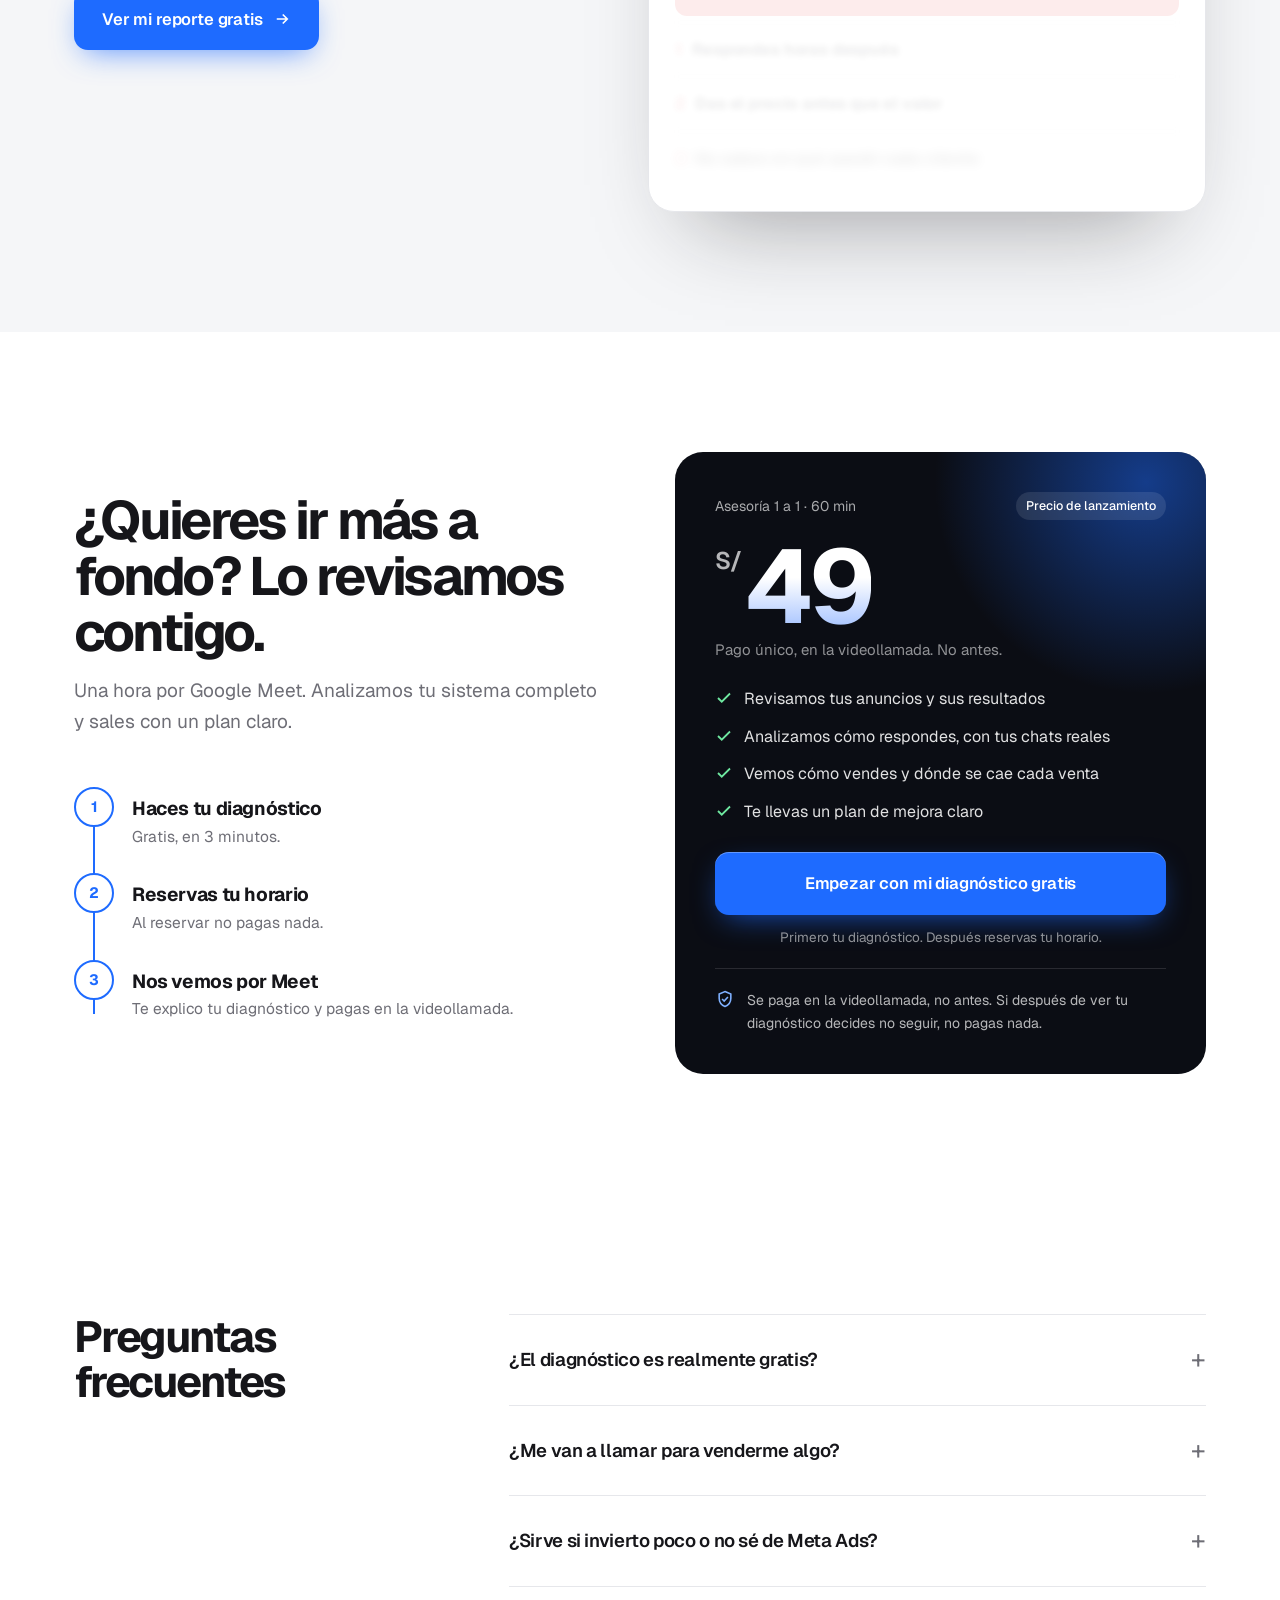
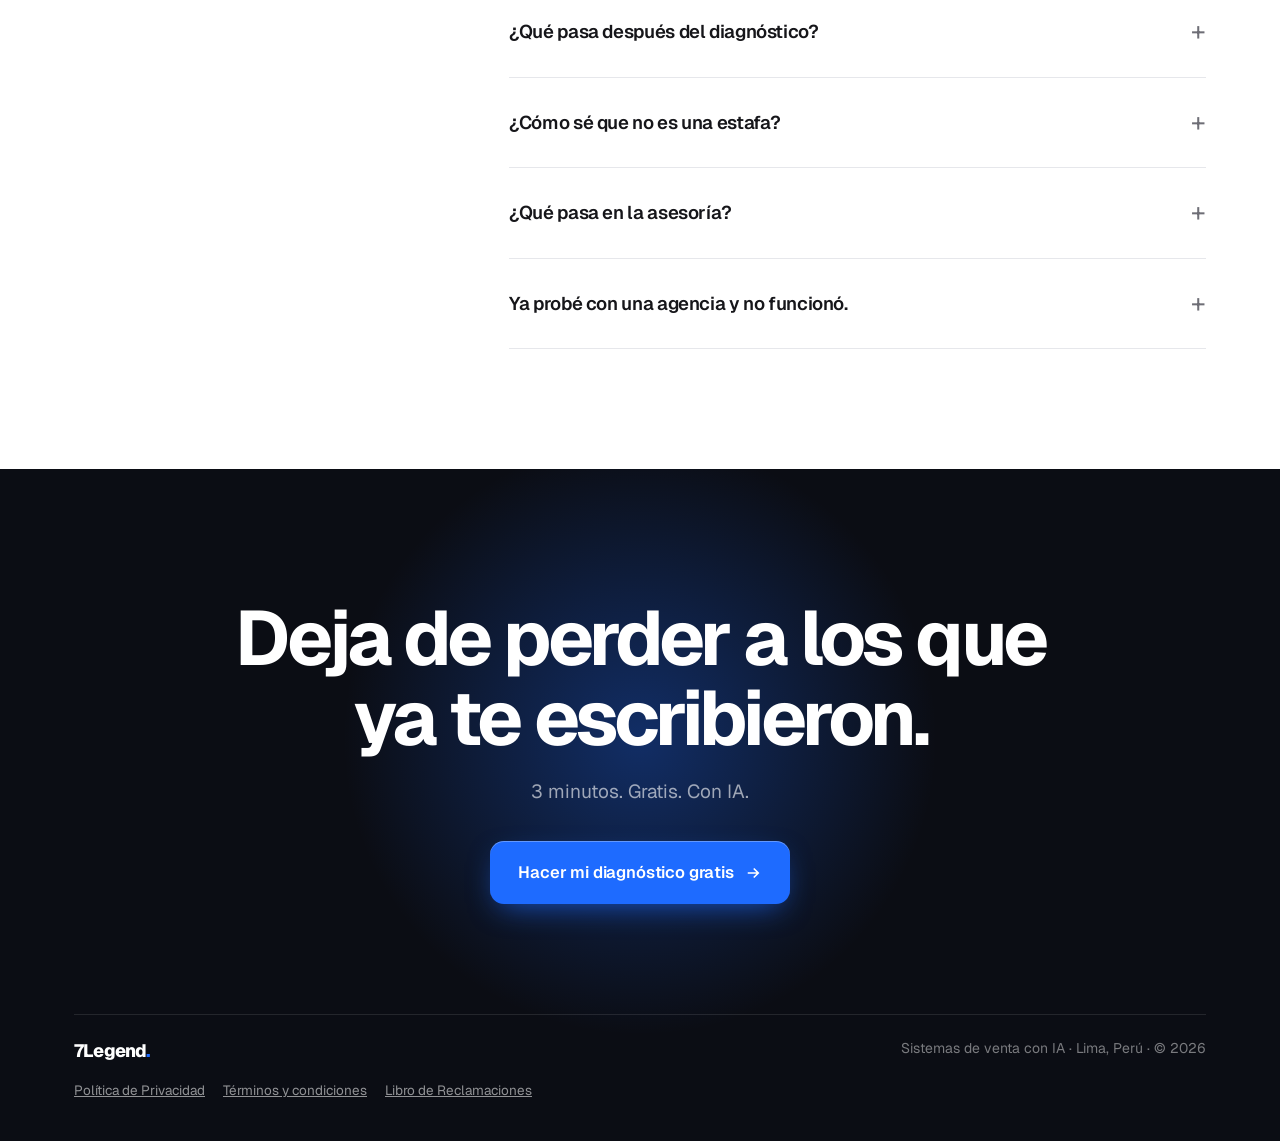
==== commit aa01b4be: "Update index.html" ====
--- a/index.html
+++ b/index.html
@@ -893,15 +893,6 @@
   </div>
 </div></section>
 
-<!-- ═════════ QUIÉN TE ATIENDE ═════════ -->
-<section class="sec" id="quien" style="padding-top:0"><div class="wrap quien-grid">
-  <div>
-    <h2 class="h2 rv">Detrás de 7Legend hay una persona real.</h2>
-    <p class="lead rv d1">No es un curso ni un bot. En la asesoría te atiendo yo, por Google Meet, con cámara.</p>
-  </div>
-  <div class="rv d1" data-yo></div>
-</div></section>
-
 <!-- ═════════ FAQ ═════════ -->
 <section class="sec"><div class="wrap faq-grid">
   <h2 class="h2 rv" style="font-size:clamp(30px,3.4vw,44px)">Preguntas frecuentes</h2>
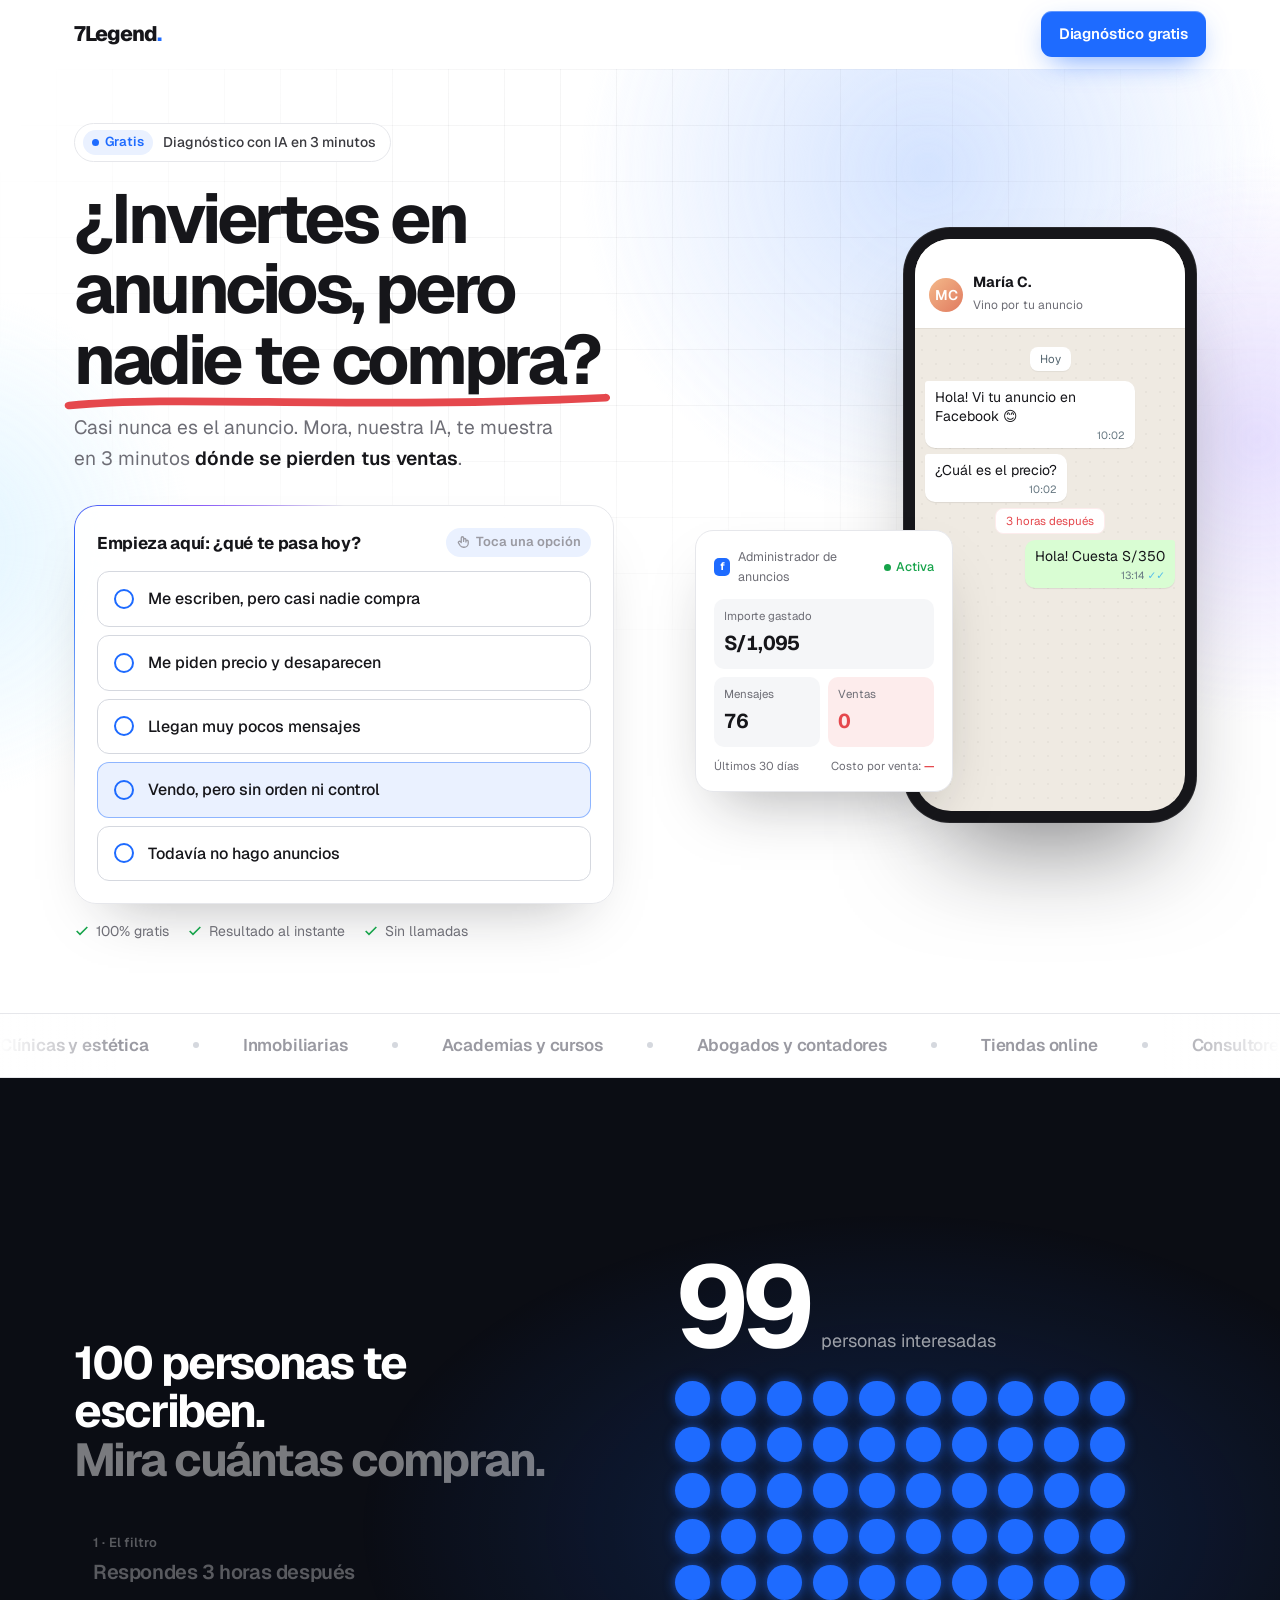
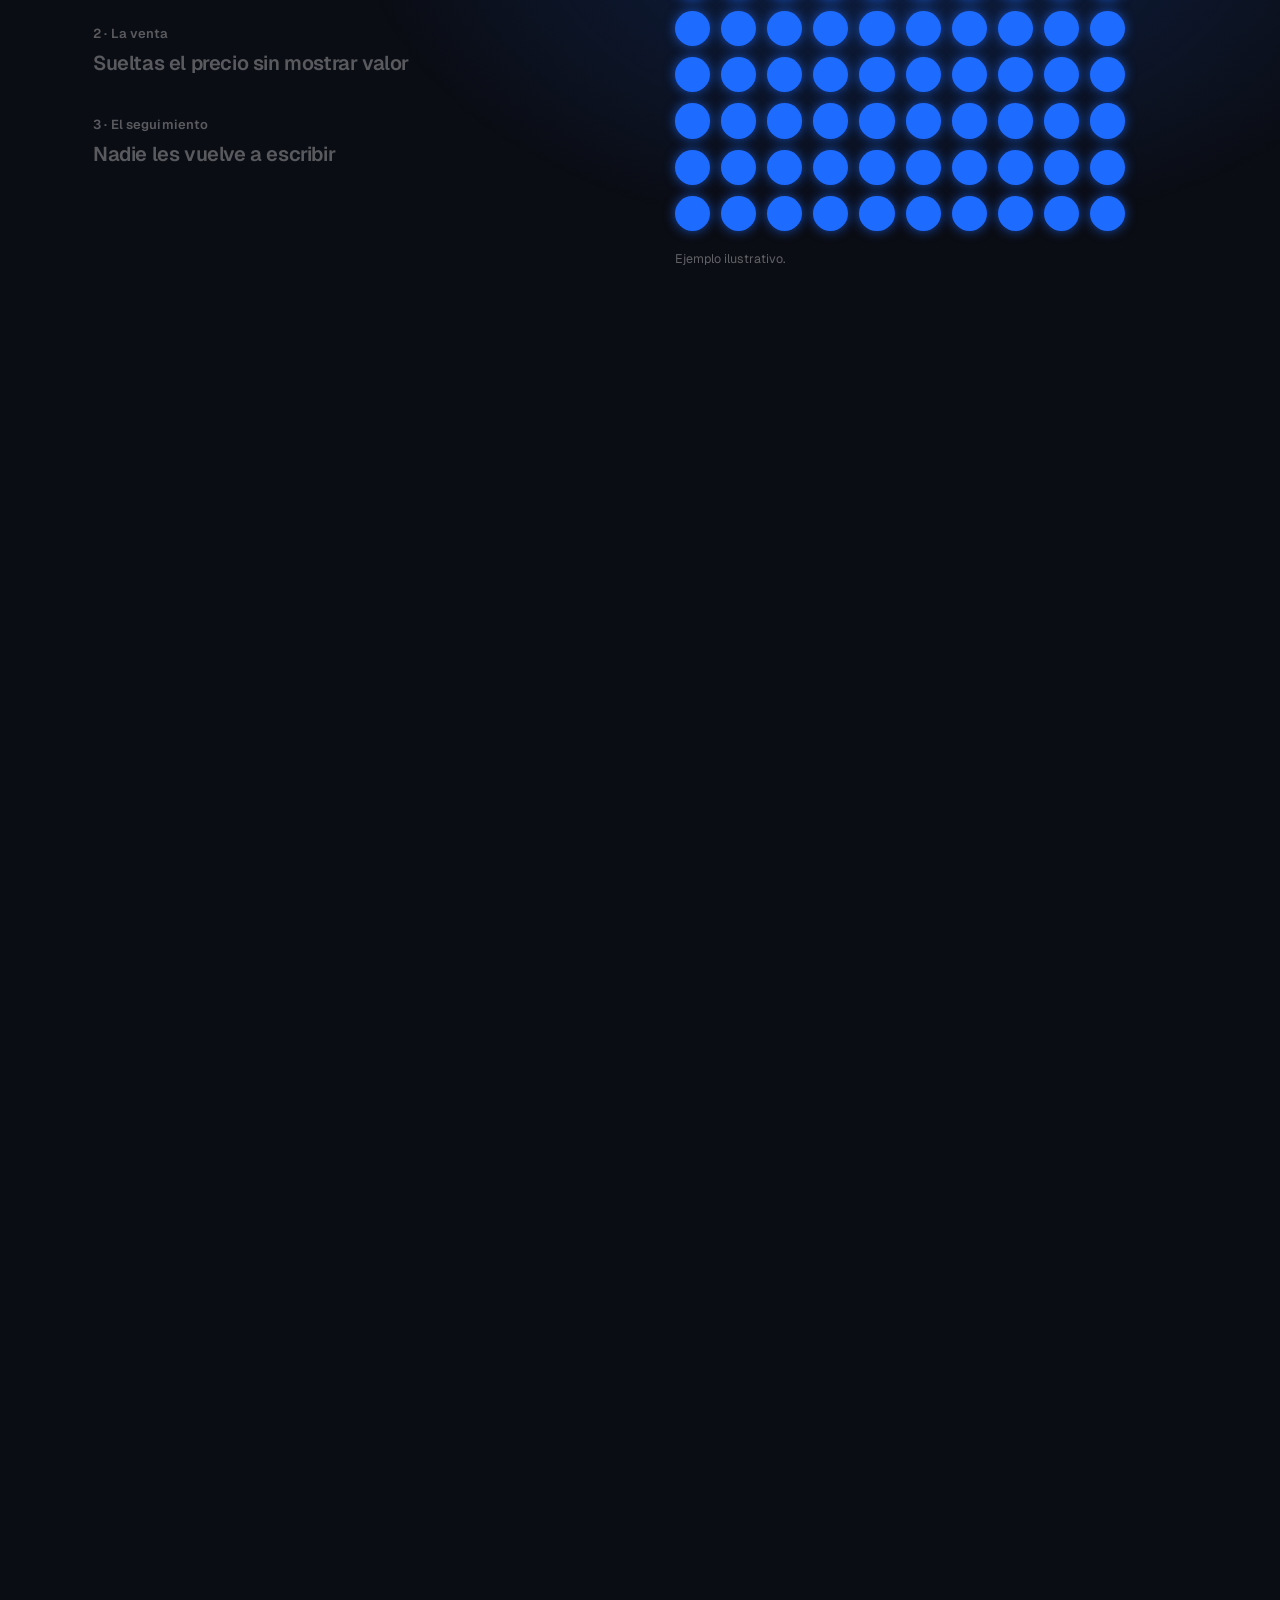
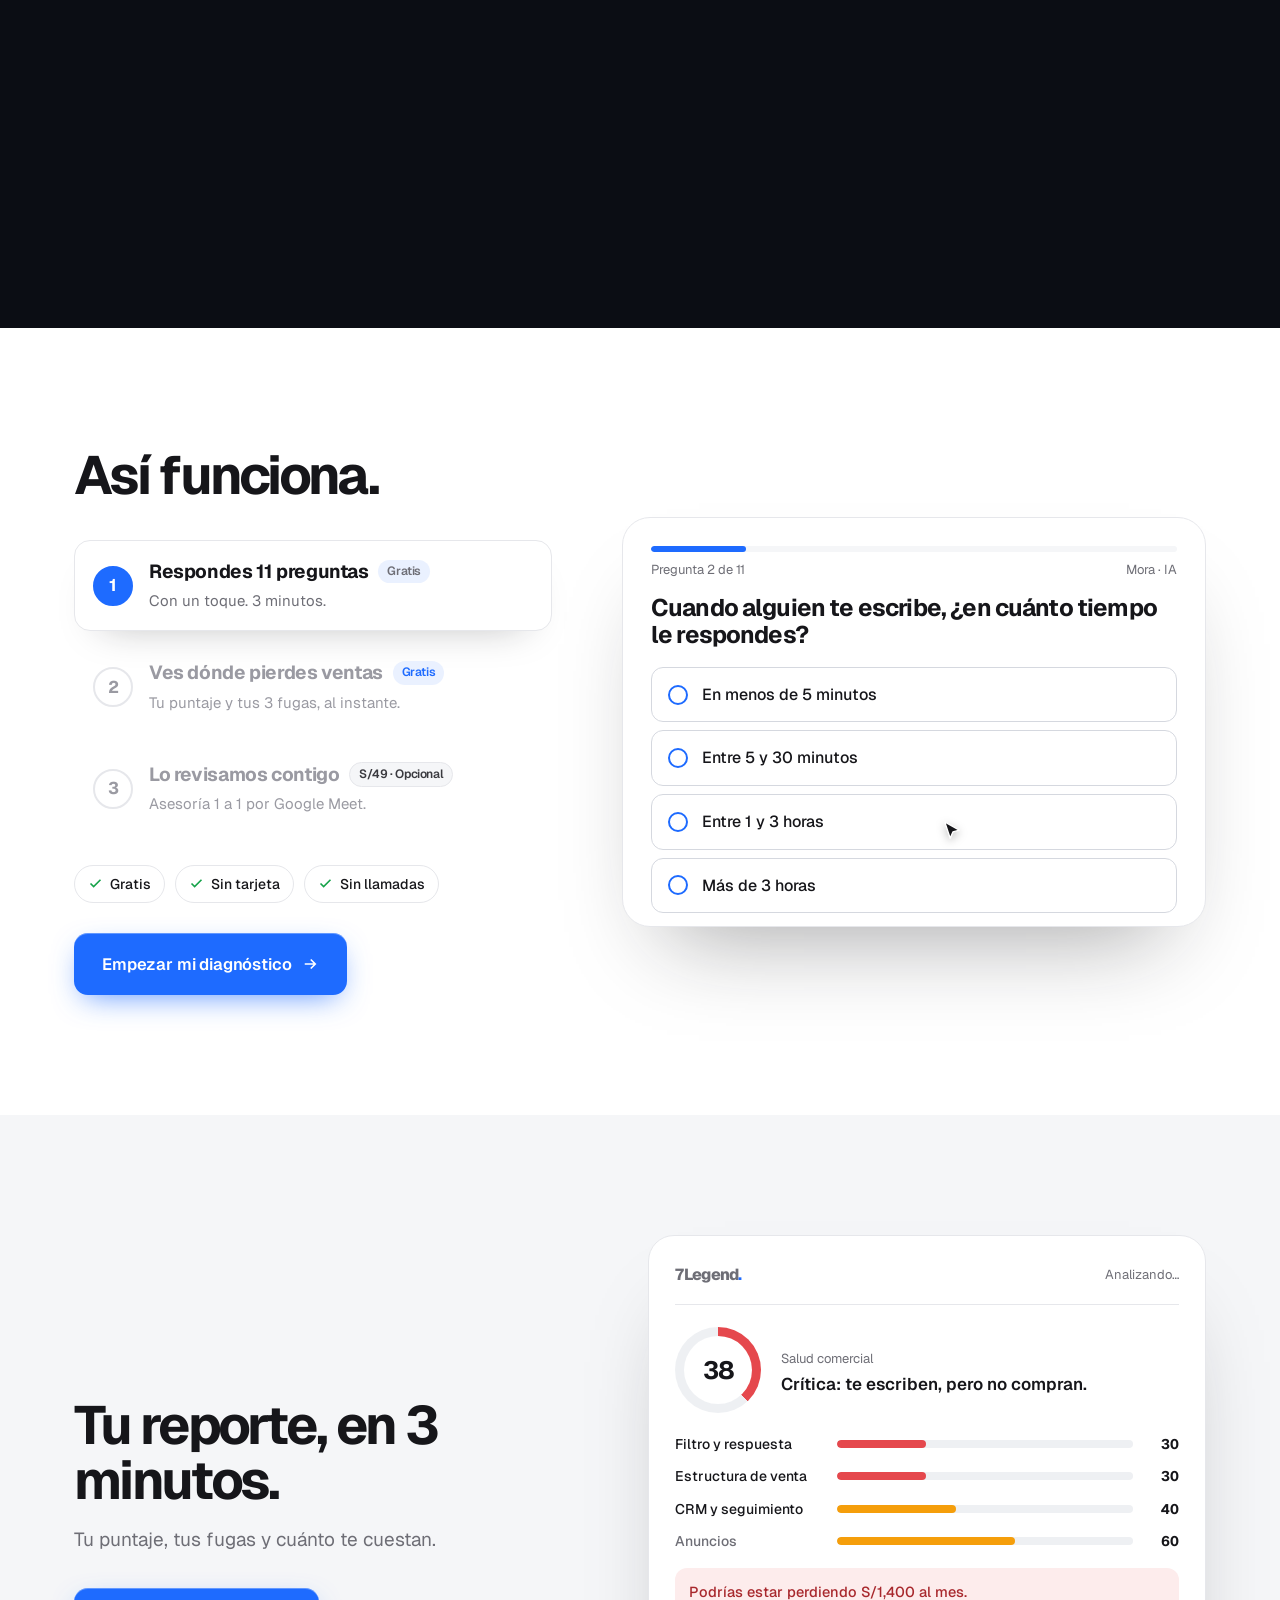
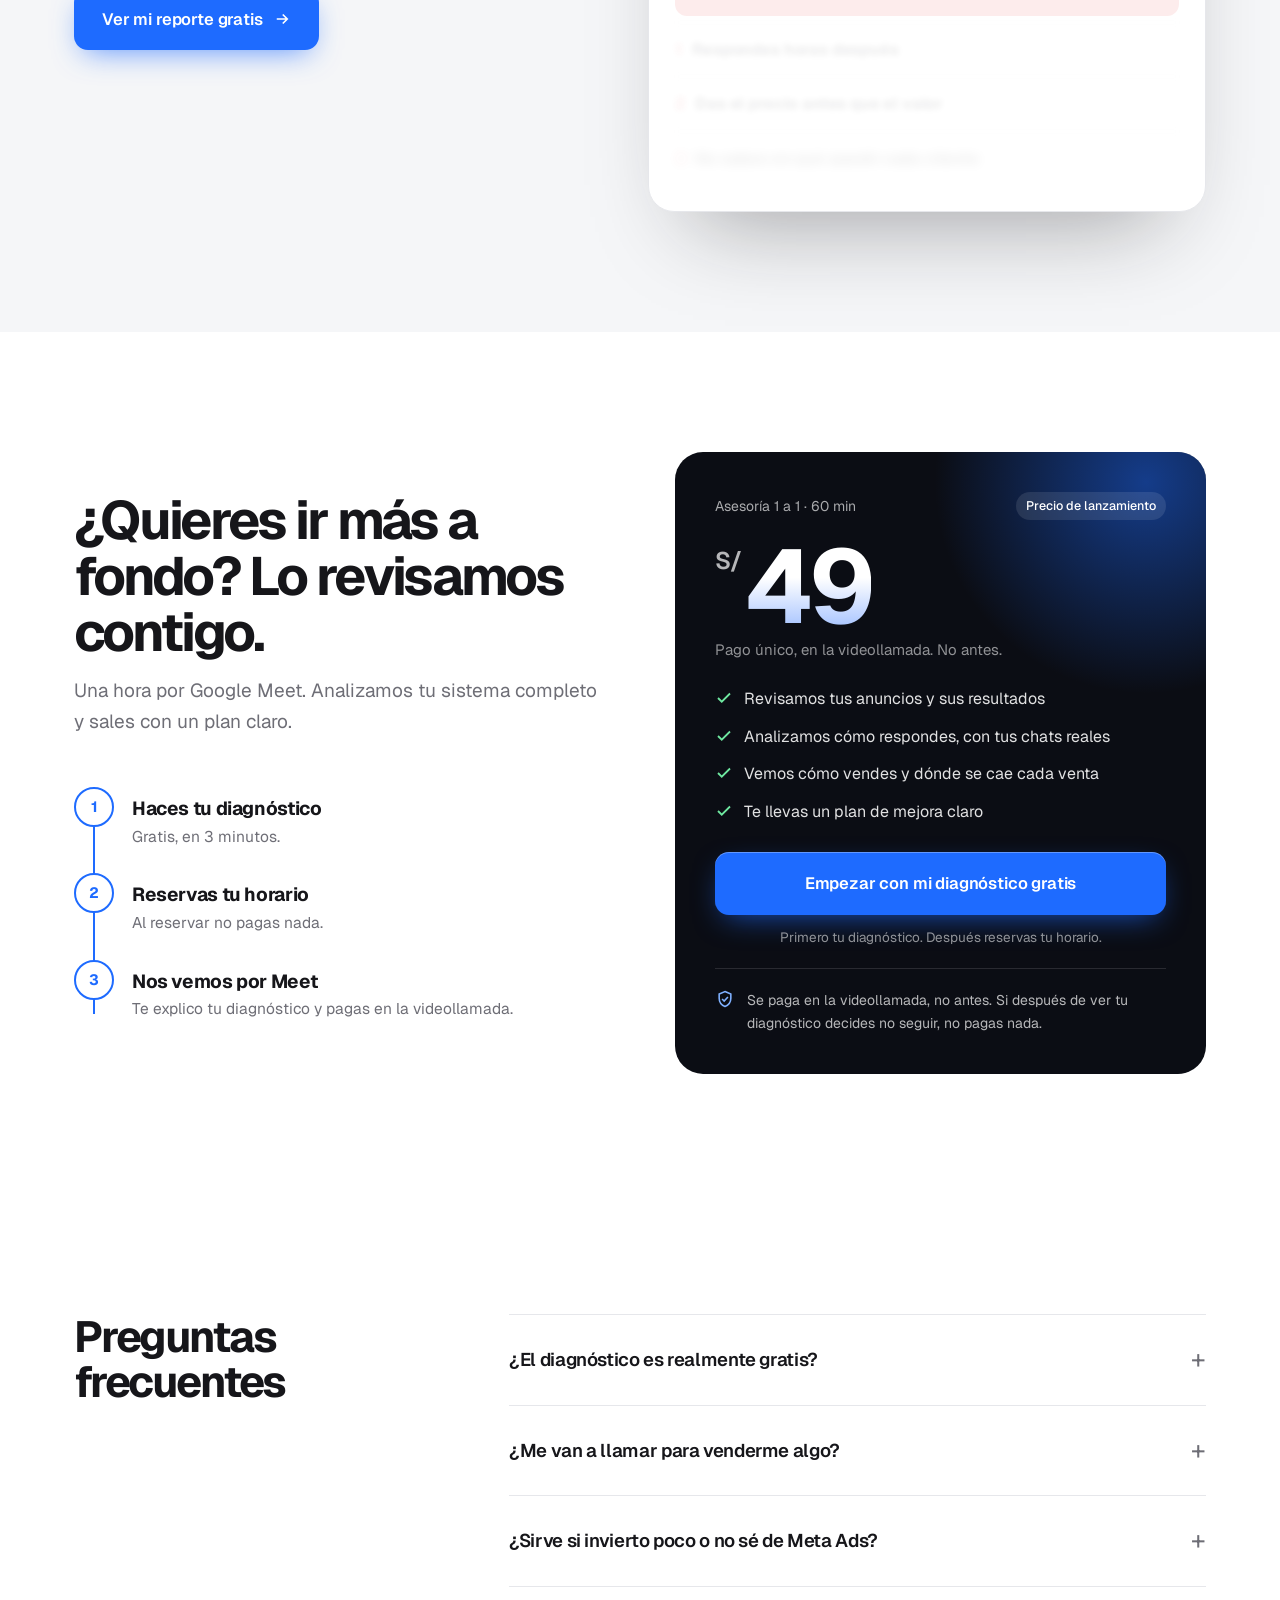
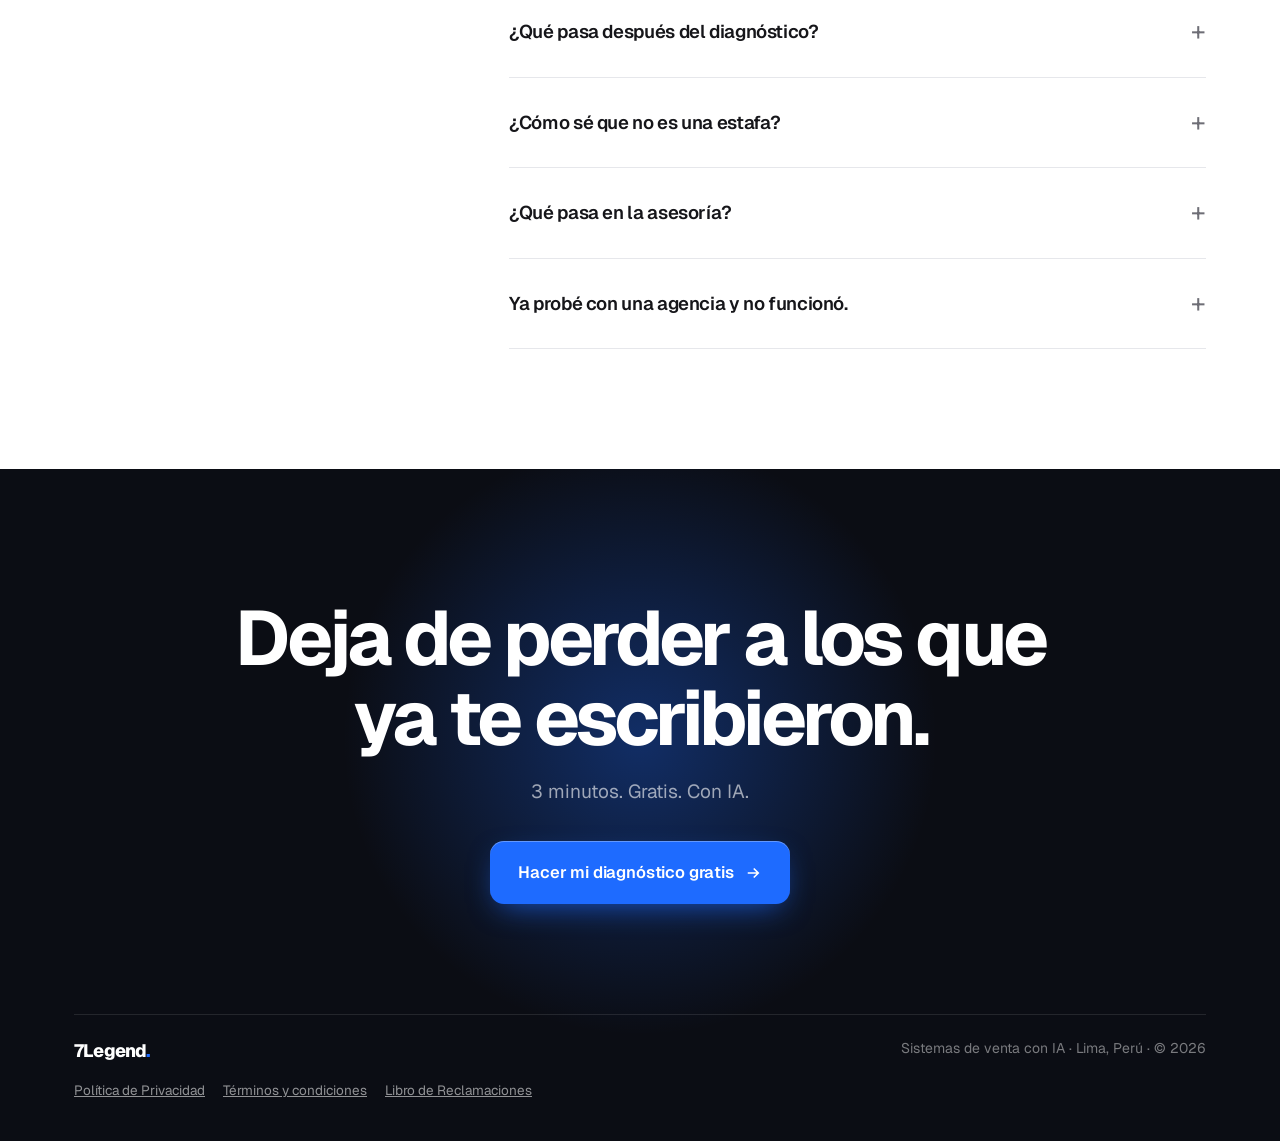
==== commit 49dfd18f: "Update index.html" ====
--- a/index.html
+++ b/index.html
@@ -1303,10 +1303,10 @@
  {k:'estructura', t:'Cuando te preguntan “¿precio?”, ¿qué haces?', o:['Les doy el precio directo','Explico un poco y doy el precio','Sigo un guion: pregunto, muestro el valor y cierro','Depende de quién responda o del día']},
  {k:'registro', t:'¿Dónde anotas a tus prospectos y en qué quedó cada uno?', o:['En el mismo chat de WhatsApp','En un cuaderno o Excel','En un CRM','No llevo registro']},
  {k:'inversion', t:'¿Cuánto inviertes al mes en anuncios?', o:['Todavía no invierto','Menos de S/300','S/300 – S/1,000','S/1,000 – S/3,000','Más de S/3,000']},
- {k:'rubro', t:'¿A qué se dedica tu negocio?', o:['Servicios profesionales (abogado, contador, consultor…)','Salud, estética o bienestar','Educación o cursos','Tienda o e-commerce','Inmobiliaria o construcción','Restaurante o alimentos','Otro']},
+ {k:'rubro', t:'¿A qué se dedica tu negocio?', o:['Servicios profesionales (abogado, contador, consultor…)','Salud, estética o bienestar','Educación o cursos','Tienda o e-commerce','Inmobiliaria o construcción','Restaurante o alimentos','Agencia, marketing o consultoría digital','Otro']},
  {k:'ticket', t:'¿Cuánto cuesta en promedio lo que vendes?', o:['Menos de S/100','S/100 – S/500','S/500 – S/2,000','Más de S/2,000']},
  {k:'facturacion', t:'¿Cuánto factura tu negocio al mes, aproximadamente?', hl:'Es confidencial. Sirve para que el diagnóstico sea realista para tu tamaño.', o:['Menos de S/3,000','S/3,000 – S/10,000','S/10,000 – S/30,000','Más de S/30,000']},
- {k:'frustracion', t:'En una frase: ¿qué es lo que más te frustra de tus ventas?', hl:'Opcional, pero hace tu diagnóstico mucho más preciso.', libre:true, ph:'Ej: me piden precio por WhatsApp y luego no responden'},
+ {k:'frustracion', t:'En una frase: ¿qué es lo que más te frustra de tus ventas?', hl:'Una frase corta basta. Con esto tu diagnóstico es mucho más preciso.', libre:true, min:15, ph:'Ej: me piden precio por WhatsApp y luego no responden'},
  {k:'contacto', t:'Listo. ¿A nombre de quién preparamos tu diagnóstico?', hl:'Lo verás en pantalla en unos segundos.', contacto:true}
 ];
 /* puntaje por pilar: el mismo cálculo que usa Mora en n8n */
@@ -1356,10 +1356,12 @@
   let x=`<div class="q"><h2>${q.t}</h2>${q.hl?`<p class="ayuda">${q.hl}</p>`:''}`;
   if(q.o) x+=`<div class="ops">`+q.o.map((o,k)=>`<button class="op ${A[q.k]===o?'sel':''}" data-o="${k}"><span class="rd"></span>${h(o)}</button>`).join('')+`</div>`;
   if(q.libre) x+=`<textarea id="libre" class="campo" rows="3" maxlength="300" style="margin-top:22px" placeholder="${q.ph}">${h(A[q.k]||'')}</textarea>
+      <div class="err" id="errL" role="alert"></div>
       <button class="btn full" id="sigue">Continuar</button>`;
   if(q.contacto) x+=`<div style="margin-top:22px">
       <label class="lb" for="c_nombre">Tu nombre</label><input id="c_nombre" class="campo" autocomplete="given-name" value="${h(A.nombre||'')}">
       <label class="lb" for="c_negocio">Nombre de tu negocio</label><input id="c_negocio" class="campo" autocomplete="organization" value="${h(A.negocio||'')}">
+      <label class="lb" for="c_instagram">Instagram o web de tu negocio</label><input id="c_instagram" class="campo" autocapitalize="off" autocorrect="off" placeholder="@tunegocio o tunegocio.com" value="${h(A.instagram||'')}">
       <label class="lb" for="c_whatsapp">WhatsApp</label><input id="c_whatsapp" class="campo" inputmode="tel" autocomplete="tel" placeholder="987 654 321" value="${h(A.whatsapp||'')}">
       <label class="lb" for="c_email">Email</label><input id="c_email" class="campo" type="email" autocomplete="email" placeholder="tu@negocio.com" value="${h(A.email||'')}">
       <label class="check"><input type="checkbox" id="c_priv" ${A.acepta_privacidad?'checked':''}><span>Acepto la <a href="privacidad.html" target="_blank">Política de Privacidad</a> y autorizo el uso de mis datos para preparar mi diagnóstico y escribirme sobre él por WhatsApp o correo.</span></label>
@@ -1371,7 +1373,9 @@
   esc.innerHTML=x+'</div>';
   esc.querySelectorAll('.op').forEach(b=>b.addEventListener('click',()=>elige(q.o[+b.dataset.o])));
   $('atras')&&$('atras').addEventListener('click',()=>{i--;pinta();});
-  $('sigue')&&$('sigue').addEventListener('click',()=>{A[q.k]=$('libre').value.trim(); i++; pinta();});
+  $('sigue')&&$('sigue').addEventListener('click',()=>{ const v=$('libre').value.trim();
+    if(q.min && (v.replace(/\s+/g,' ').length<q.min || !/[a-záéíóúñ]{3,}.*\s+.*[a-záéíóúñ]{3,}/i.test(v))) return $('errL').textContent='Cuéntanos un poco más (al menos una frase corta).';
+    A[q.k]=v; i++; pinta();});
   $('ver')&&$('ver').addEventListener('click',enviar);
   quiz.scrollTop=0;
   if(q.contacto) setTimeout(()=>$('c_nombre').focus(),100);
@@ -1384,11 +1388,15 @@
 
 async function enviar(){
   if(enviando) return;
-  const c={}; ['nombre','negocio','whatsapp','email'].forEach(k=>c[k]=$('c_'+k).value.trim());
+  const c={}; ['nombre','negocio','instagram','whatsapp','email'].forEach(k=>c[k]=$('c_'+k).value.trim());
   const tel=c.whatsapp.replace(/\D/g,''), err=$('err');
   if(c.nombre.length<2) return err.textContent='Escribe tu nombre para preparar el diagnóstico.';
   if(c.negocio.length<2) return err.textContent='Escribe el nombre de tu negocio.';
+  c.instagram=c.instagram.replace(/\s+/g,'');
+  if(!(/^@?[A-Za-z0-9._]{3,30}$/.test(c.instagram) || /^(https?:\/\/)?([\w-]+\.)+[a-z]{2,}(\/\S*)?$/i.test(c.instagram))) return err.textContent='Escribe el Instagram (@tunegocio) o la web de tu negocio. Lo revisamos para preparar tu diagnóstico.';
+  if(/^[A-Za-z0-9._]+$/.test(c.instagram)) c.instagram='@'+c.instagram;
   if(tel.length<9) return err.textContent='Revisa tu WhatsApp: debe tener al menos 9 dígitos.';
+  if(tel.length===9 && tel[0]!=='9') return err.textContent='Revisa tu WhatsApp: los celulares en Perú empiezan con 9.';
   if(!/^\S+@\S+\.\S+$/.test(c.email)) return err.textContent='Revisa tu email: falta el @ o el dominio.';
   if(!$('c_priv').checked) return err.textContent='Para preparar tu diagnóstico necesitamos que aceptes la Política de Privacidad.';
   c.acepta_privacidad=true; c.acepta_marketing=$('c_mkt').checked;
@@ -1426,6 +1434,7 @@
 /* ¿Califica para la asesoría? Debe cumplir al menos 2 de 3: ticket de S/100 o más, factura S/3,000 o más al mes,
    invierte S/300 o más en anuncios. Si factura S/10,000 o más, califica siempre. (Misma regla en n8n.) */
 function calificaRegla(a){
+  if(/Agencia, marketing/i.test(a.rubro||'')) return false;
   const tk=a.ticket||'', fa=a.facturacion||'', inv=a.inversion||'';
   if(/S\/10,000 – S\/30,000|Más de S\/30,000/.test(fa)) return true;
   const n=[tk&&!/Menos de S\/100/.test(tk), fa&&!/Menos de S\/3,000/.test(fa), /S\/300 – S\/1,000|S\/1,000 – S\/3,000|Más de S\/3,000/.test(inv)].filter(Boolean).length;
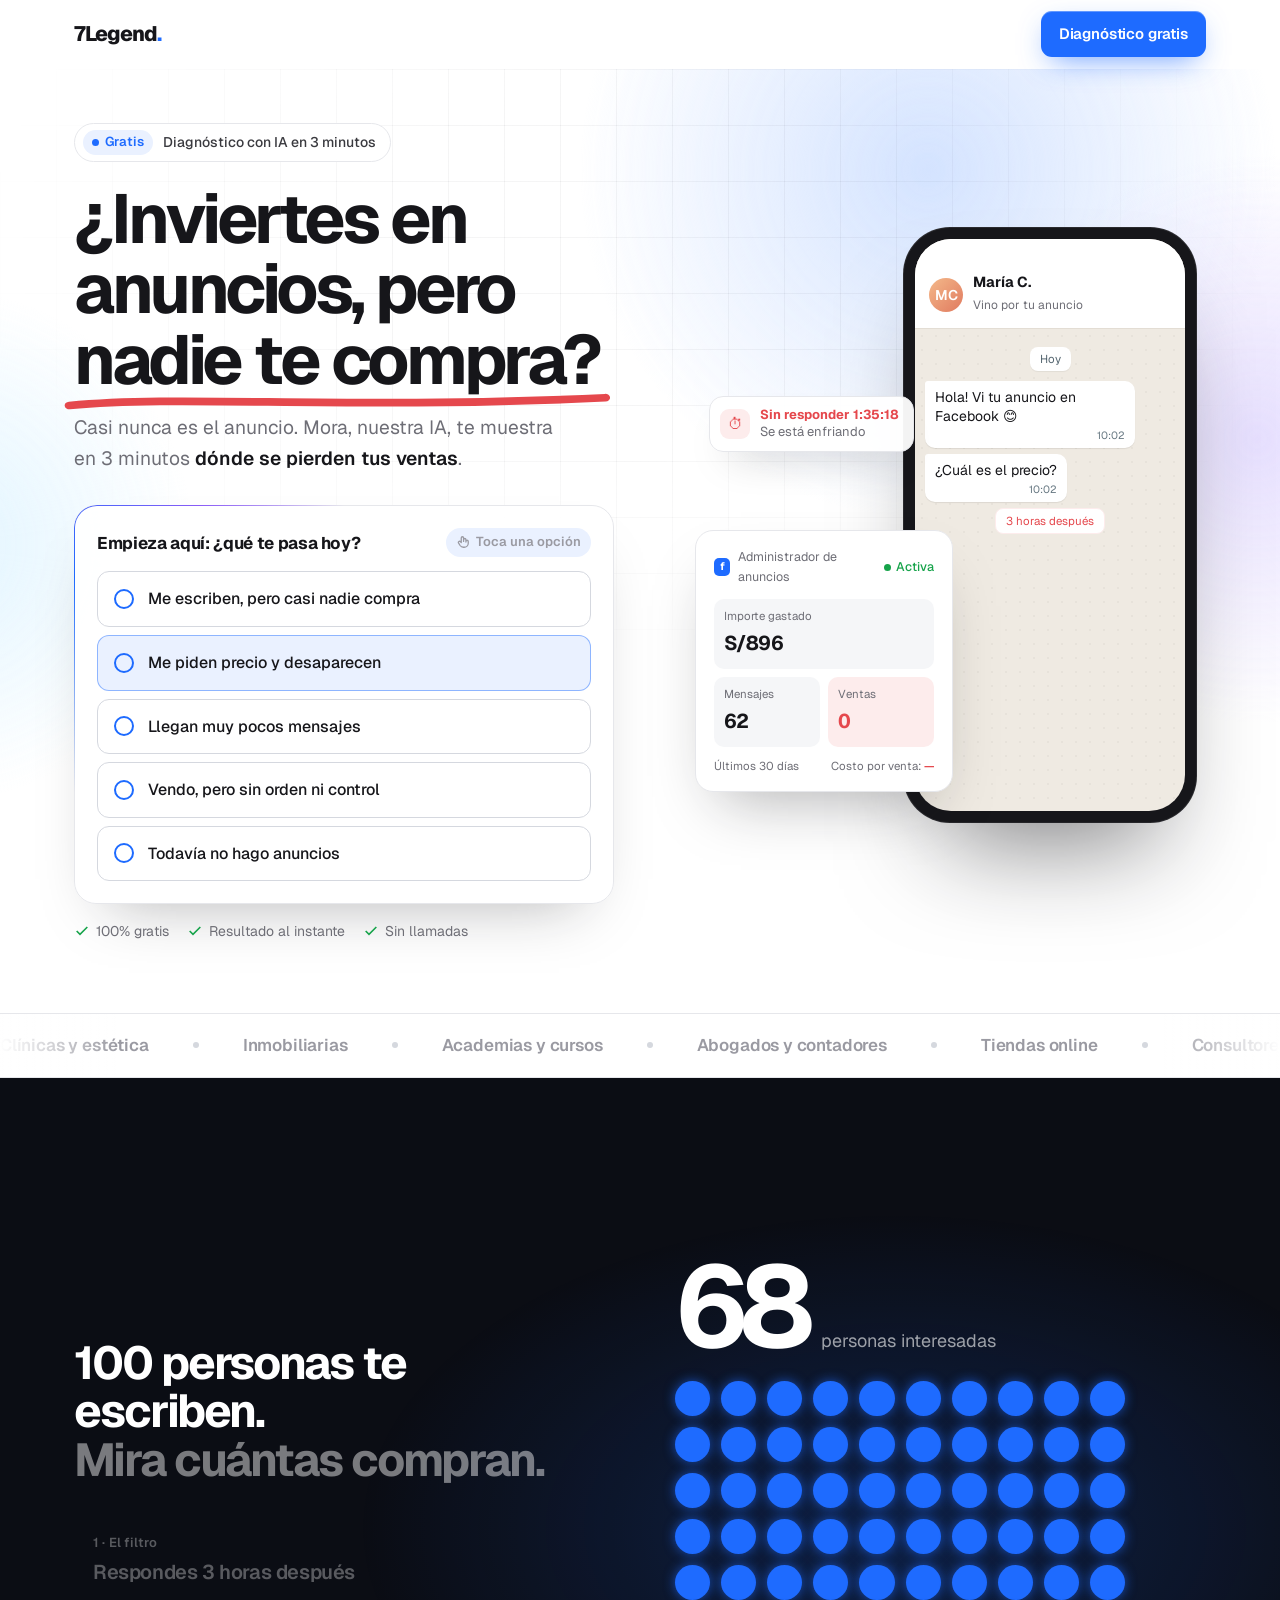
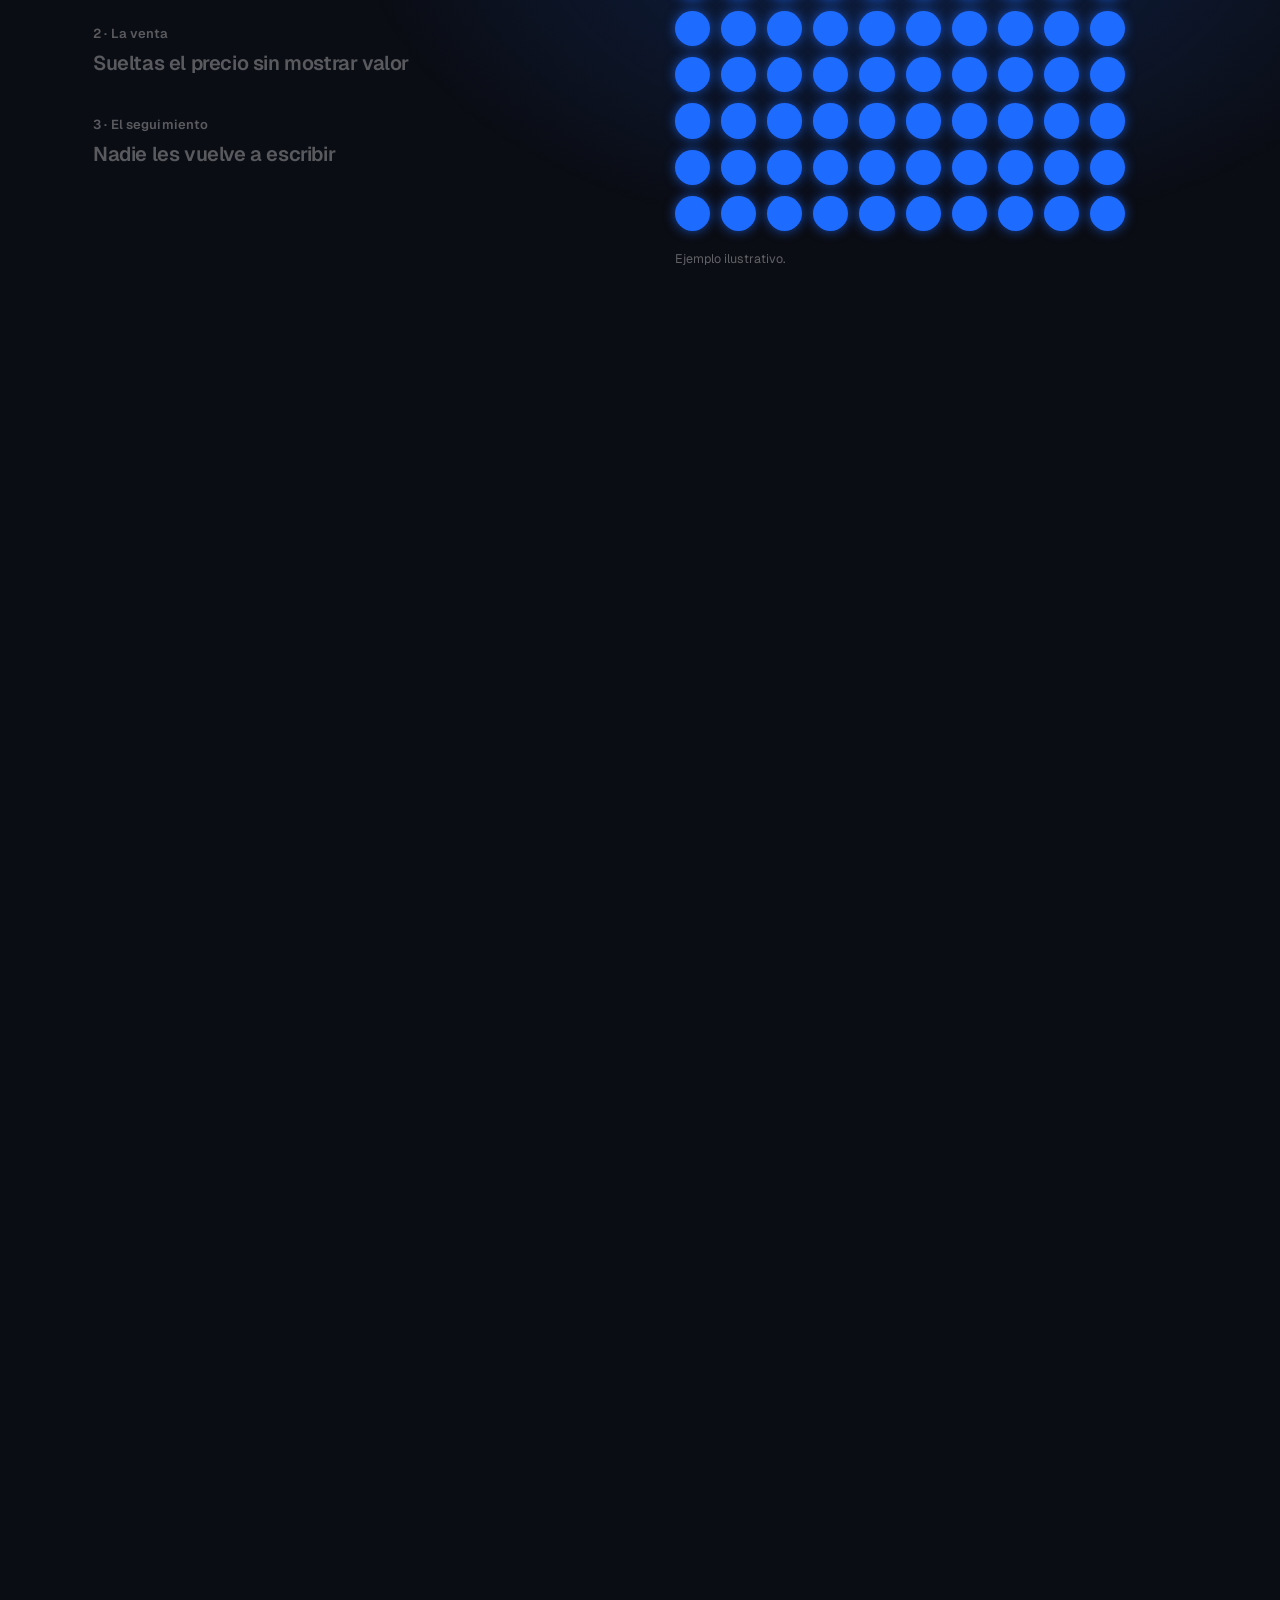
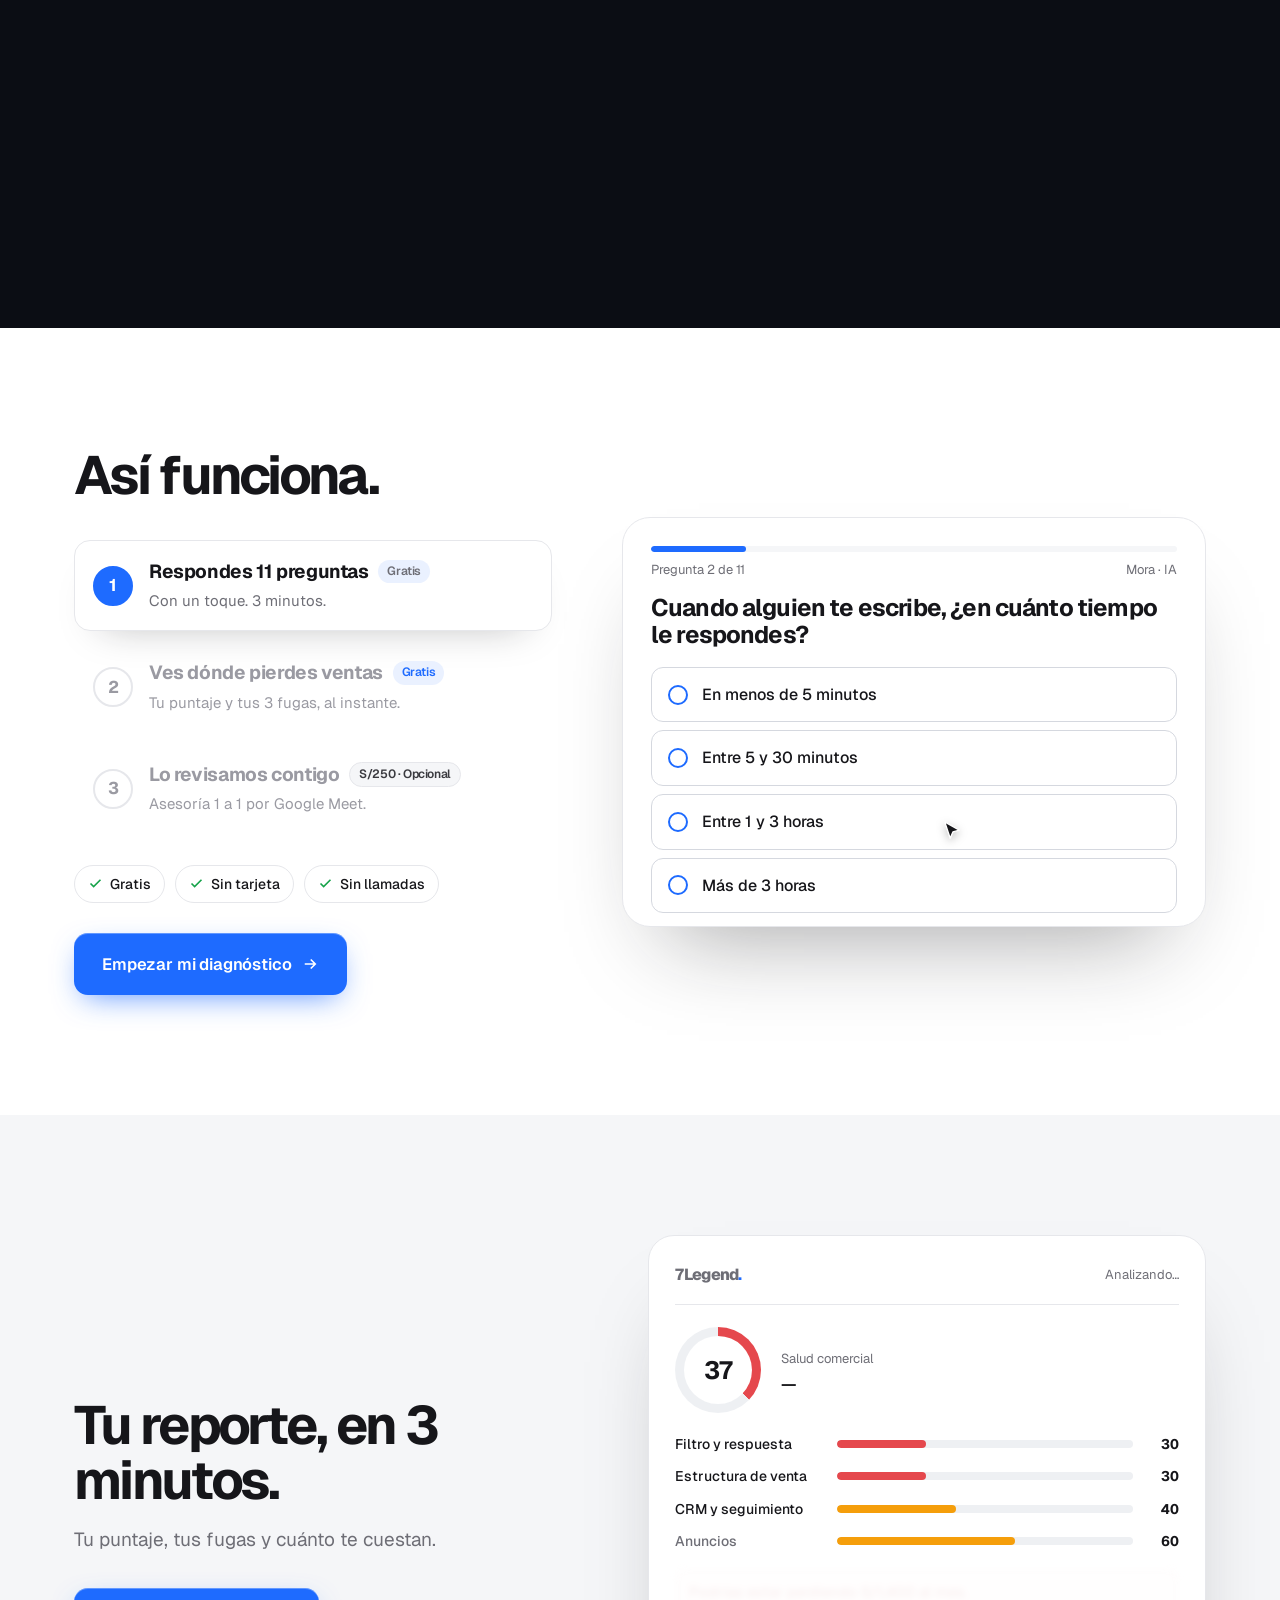
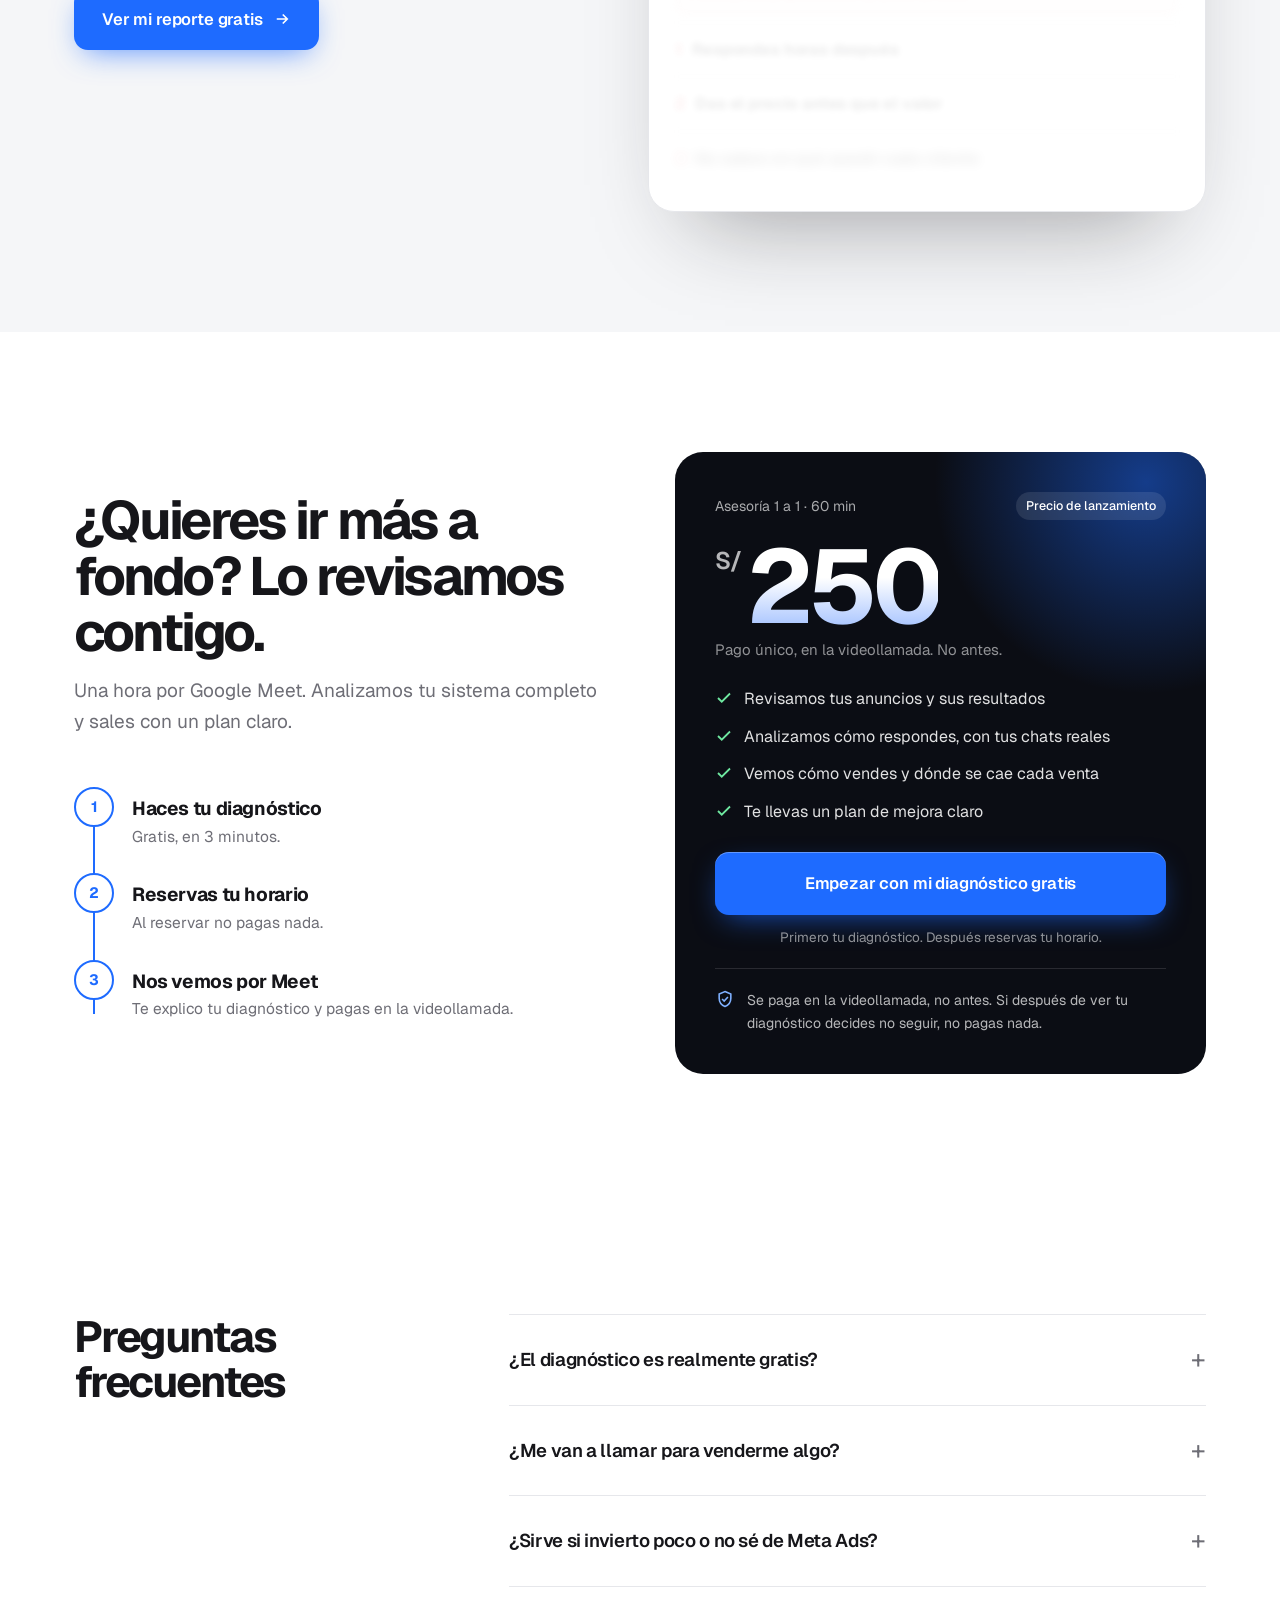
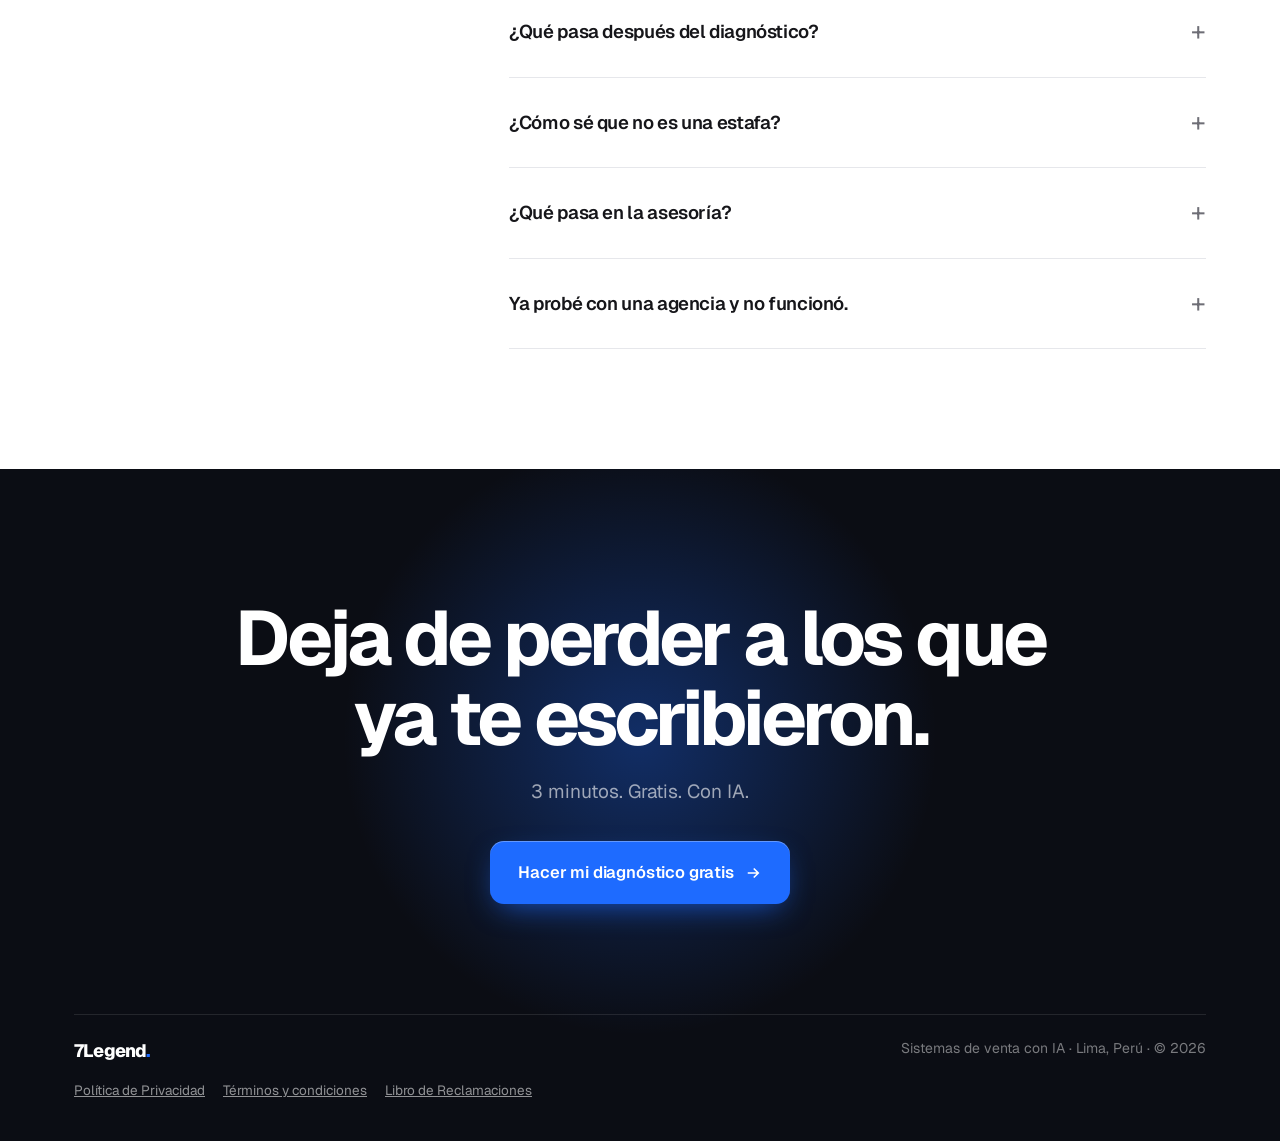
==== commit aa40f58e: "Add files via upload" ====
--- a/index.html
+++ b/index.html
@@ -796,7 +796,7 @@
     <ol class="pasos-c" id="pasosC">
       <li class="on"><div class="c">1</div><div><b>Respondes 11 preguntas <span class="pill g">Gratis</span></b><span>Con un toque. 3 minutos.</span></div></li>
       <li><div class="c">2</div><div><b>Ves dónde pierdes ventas <span class="pill g">Gratis</span></b><span>Tu puntaje y tus 3 fugas, al instante.</span></div></li>
-      <li><div class="c">3</div><div><b>Lo revisamos contigo <span class="pill p">S/49 · Opcional</span></b><span>Asesoría 1 a 1 por Google Meet.</span></div></li>
+      <li><div class="c">3</div><div><b>Lo revisamos contigo <span class="pill p">S/250 · Opcional</span></b><span>Asesoría 1 a 1 por Google Meet.</span></div></li>
     </ol>
     <div class="sellos rv d1">
       <span><svg width="15" height="15" viewBox="0 0 24 24" fill="none" stroke="currentColor" stroke-width="2.6"><path d="M20 6L9 17l-5-5"/></svg>Gratis</span>
@@ -831,7 +831,7 @@
     <div class="vista" id="v4">
       <div class="mini-precio">
         <div class="top"><span>Asesoría 1 a 1 · 60 min</span><span>Google Meet</span></div>
-        <div class="monto"><sup>S/</sup><b>49</b></div>
+        <div class="monto"><sup>S/</sup><b>250</b></div>
         <p>Analizamos tu sistema contigo.</p>
         <div class="btn full" id="dBtn">Elegir mi horario</div>
       </div>
@@ -866,7 +866,7 @@
   </div>
 </div></section>
 
-<!-- ═════════ ASESORÍA S/49 ═════════ -->
+<!-- ═════════ ASESORÍA S/250 ═════════ -->
 <section class="sec"><div class="wrap of-grid">
   <div>
     <h2 class="h2 rv">¿Quieres ir más a fondo? Lo revisamos contigo.</h2>
@@ -879,7 +879,7 @@
   </div>
   <div class="precio rv d1">
     <div class="top"><span>Asesoría 1 a 1 · 60 min</span><span>Precio de lanzamiento</span></div>
-    <div class="monto"><sup>S/</sup><b>49</b></div>
+    <div class="monto"><sup>S/</sup><b>250</b></div>
     <p class="det">Pago único, en la videollamada. No antes.</p>
     <ul>
       <li><svg width="18" height="18" viewBox="0 0 24 24" fill="none" stroke="currentColor" stroke-width="2.4"><path d="M20 6L9 17l-5-5"/></svg>Revisamos tus anuncios y sus resultados</li>
@@ -900,7 +900,7 @@
     <details><summary>¿El diagnóstico es realmente gratis?</summary><p>Sí, <b>es 100% gratis y no pedimos tarjeta</b>. Respondes 11 preguntas rápidas y ves tu resultado completo en pantalla, en unos 3 minutos.</p></details>
     <details><summary>¿Me van a llamar para venderme algo?</summary><p>No. <b>Nadie te va a llamar.</b> Ves tu diagnóstico y, si quieres ir más a fondo, tú decides si reservas la asesoría.</p></details>
     <details><summary>¿Sirve si invierto poco o no sé de Meta Ads?</summary><p>Sí. <b>La mayoría de ventas se pierde después del mensaje</b>, no en el anuncio: en cómo respondes y das seguimiento. Todo está explicado en lenguaje simple.</p></details>
-    <details><summary>¿Qué pasa después del diagnóstico?</summary><p>Ves tu puntaje y tus fugas al instante. Si quieres que lo revisemos contigo, <b>reservas tu horario y pagas S/49 en la videollamada</b>, no antes, con Yape, Plin o PayPal.</p></details>
+    <details><summary>¿Qué pasa después del diagnóstico?</summary><p>Ves tu puntaje y tus fugas al instante. Si quieres que lo revisemos contigo, <b>reservas tu horario y pagas S/250 en la videollamada</b>, no antes, con Yape, Plin o PayPal.</p></details>
     <details><summary>¿Cómo sé que no es una estafa?</summary><p>Porque <b>pagas en la videollamada, no antes</b>. Te conectas, me ves por cámara, te explico tu diagnóstico y recién ahí pagas. Además, la empresa está registrada (RUC 10444594794) y tienes nuestro Libro de Reclamaciones.</p></details>
     <details><summary>¿Qué pasa en la asesoría?</summary><p>Revisamos tus anuncios, cómo respondes y cómo vendes, y <b>sales con un plan de mejora claro</b>. Al final te mostramos cómo trabajamos mes a mes; tú decides, sin presión.</p></details>
     <details><summary>Ya probé con una agencia y no funcionó.</summary><p>Por eso no empezamos por el anuncio. <b>Casi siempre la fuga está en lo que pasa después</b>: la respuesta, la forma de vender y el seguimiento.</p></details>
